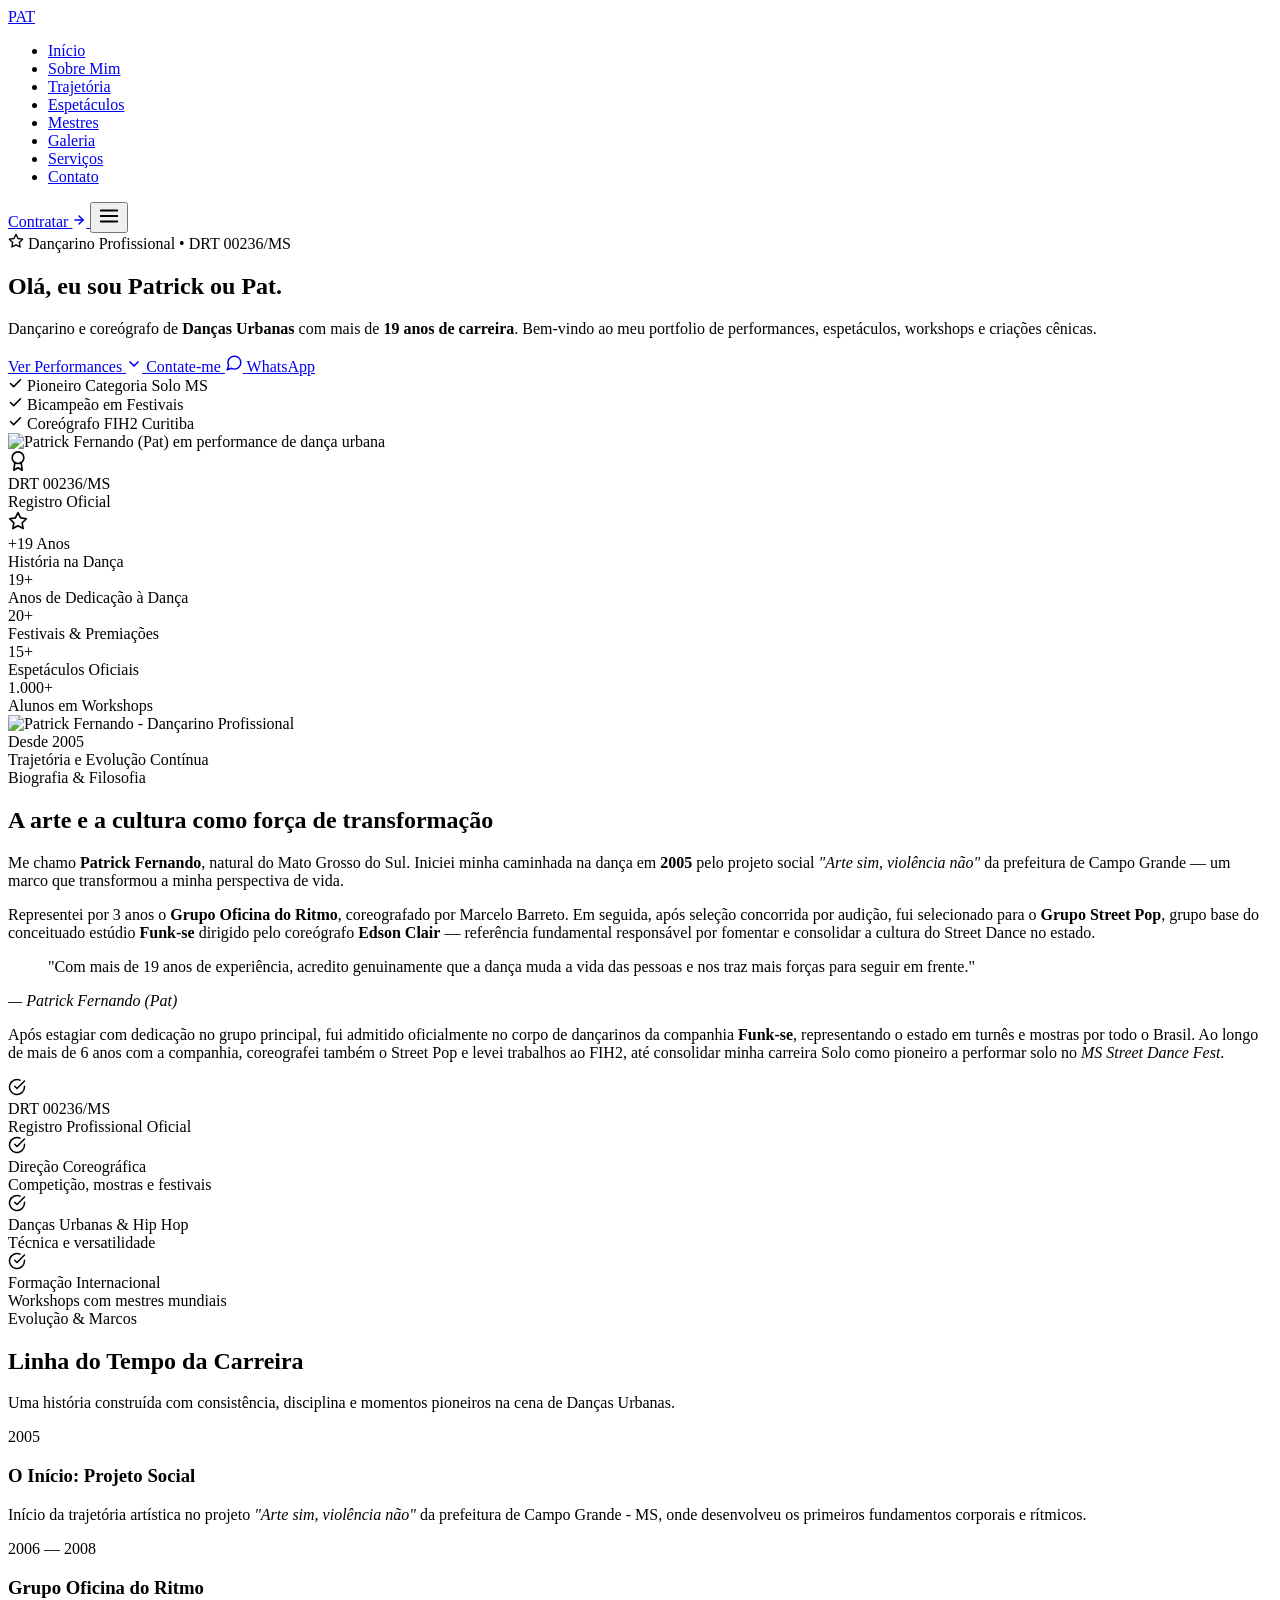
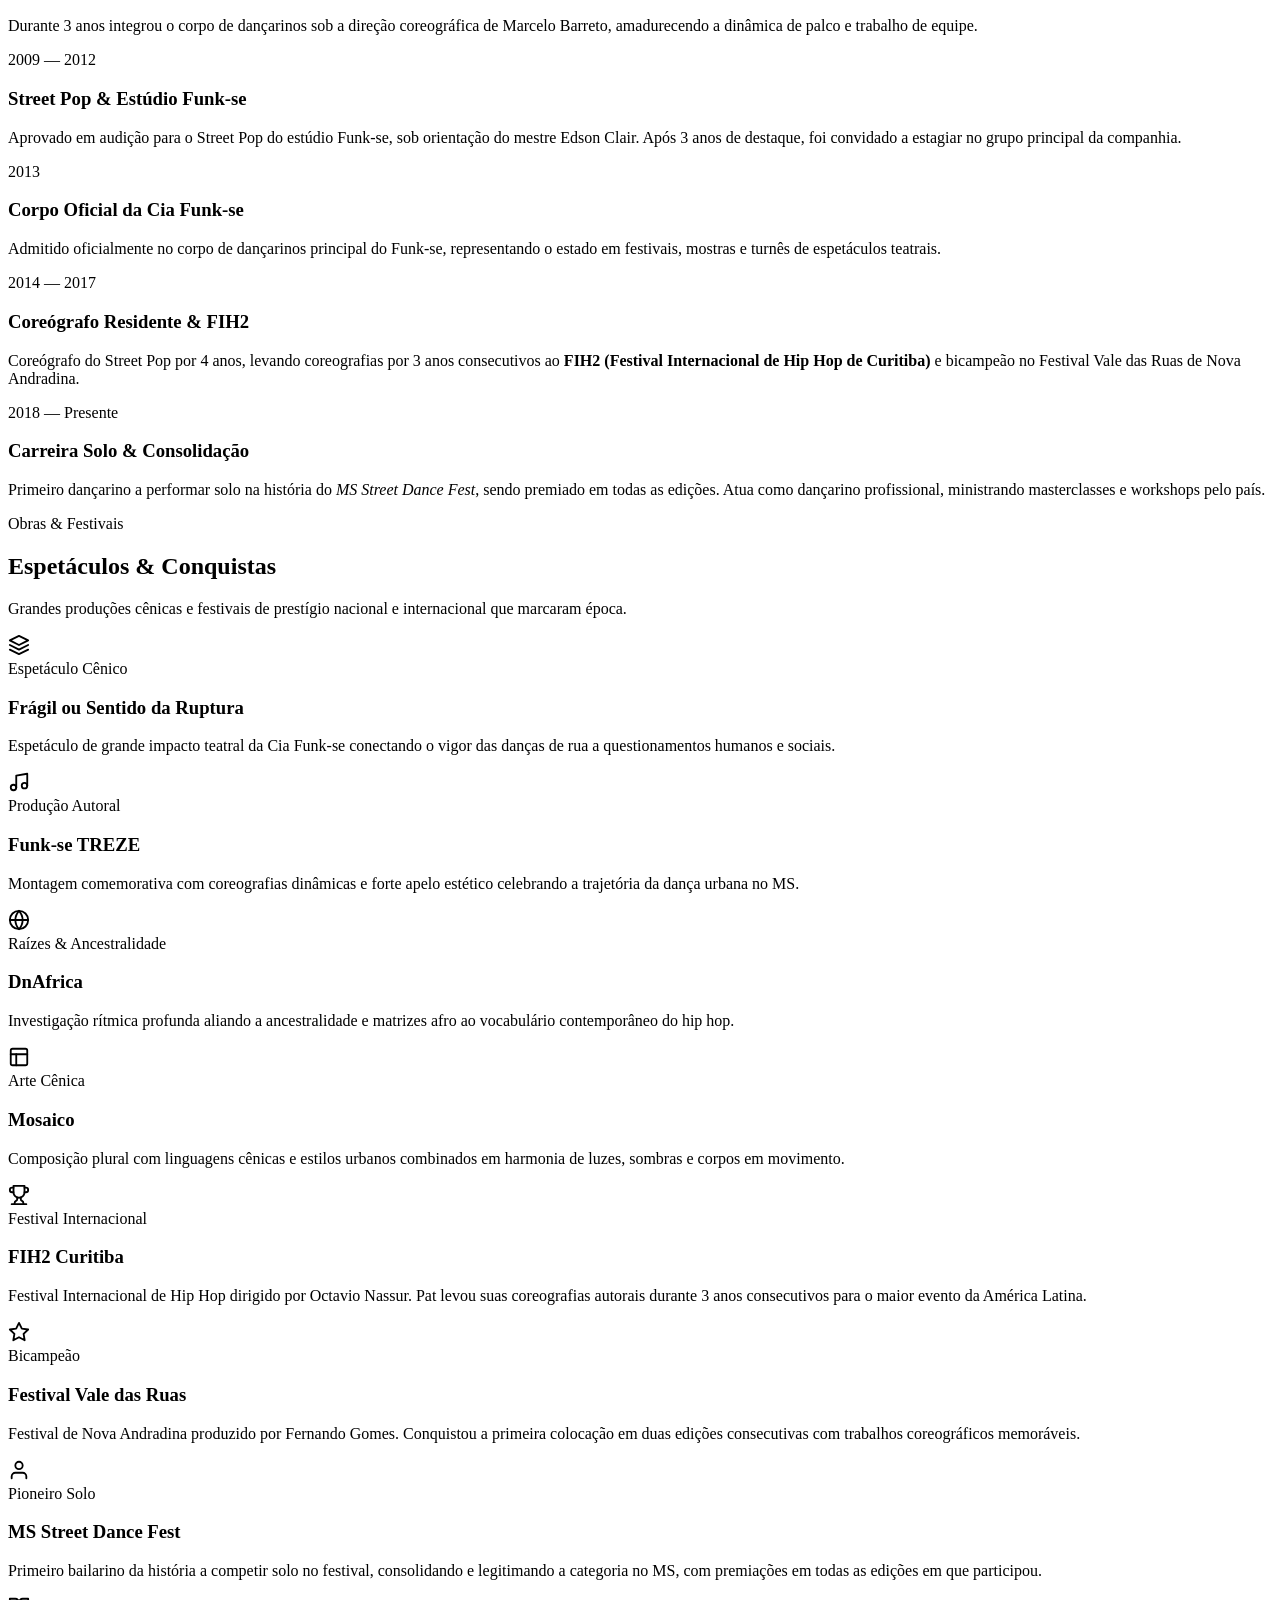
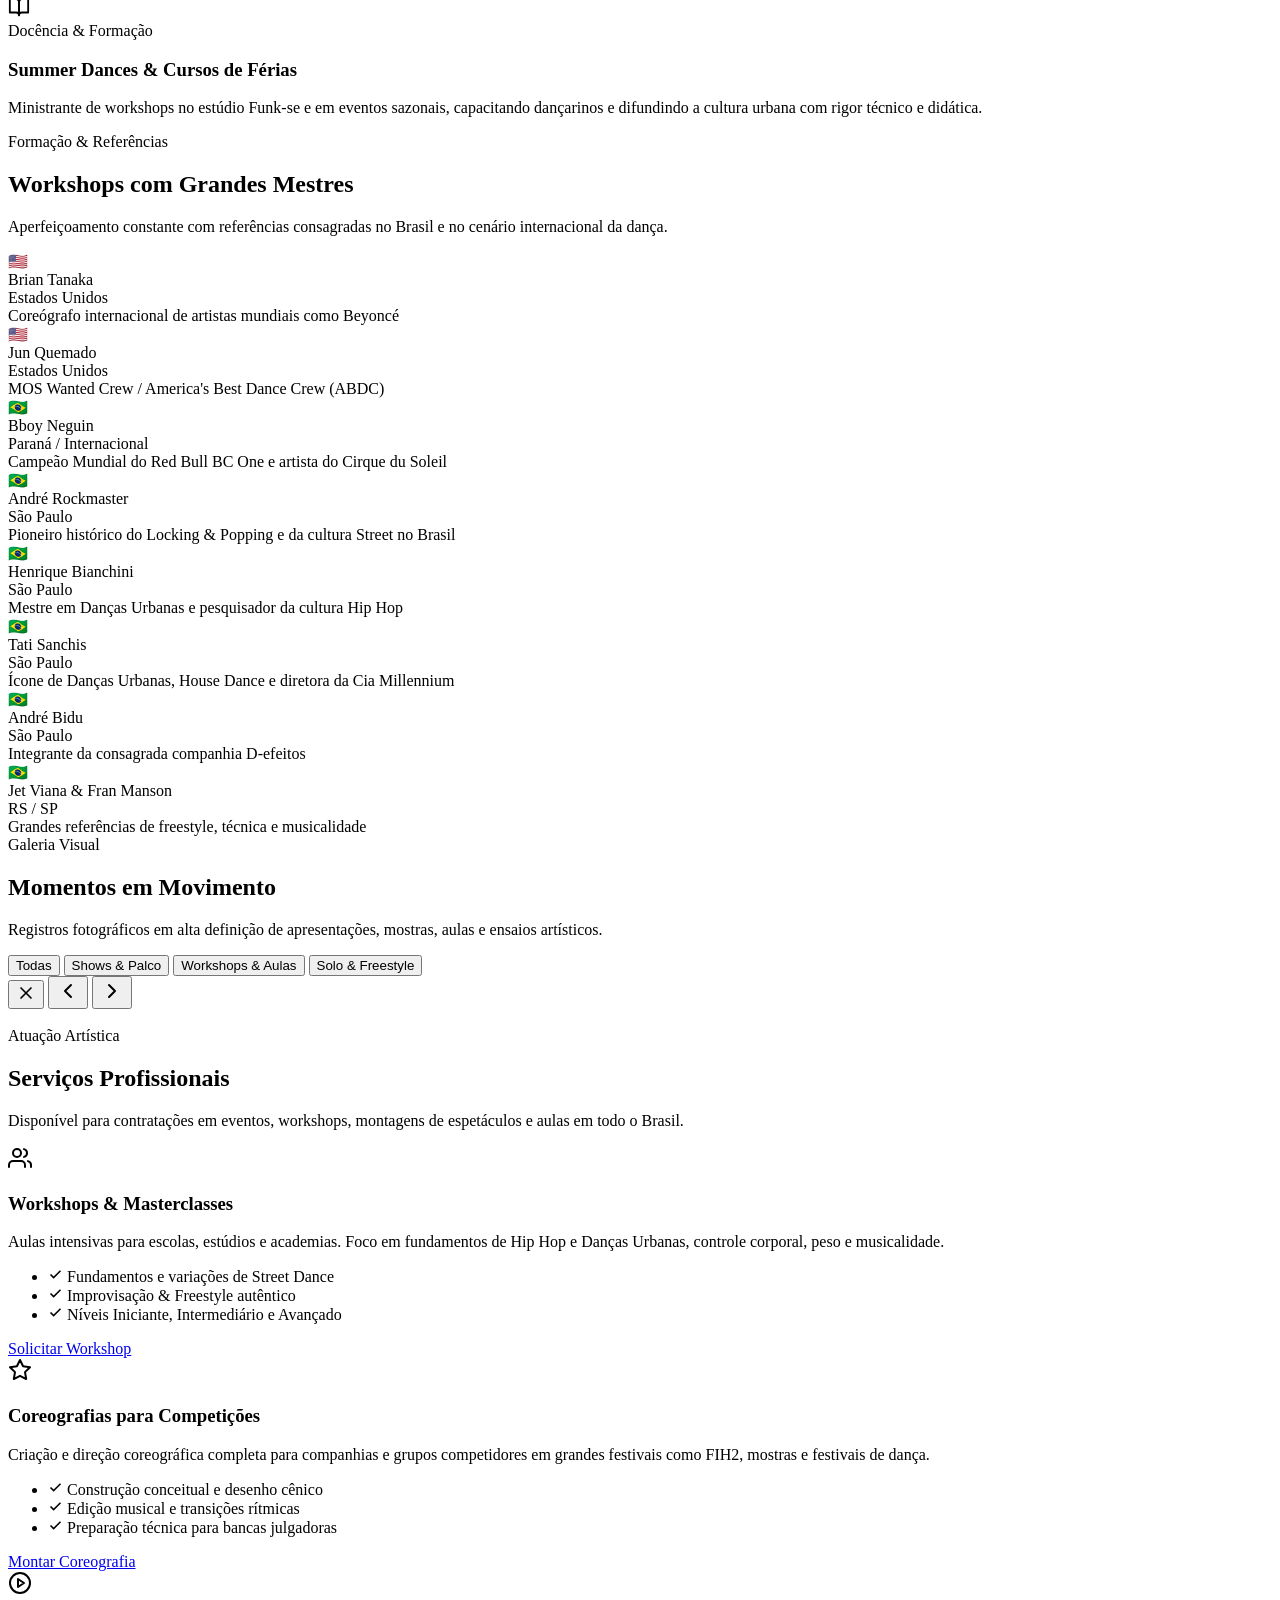
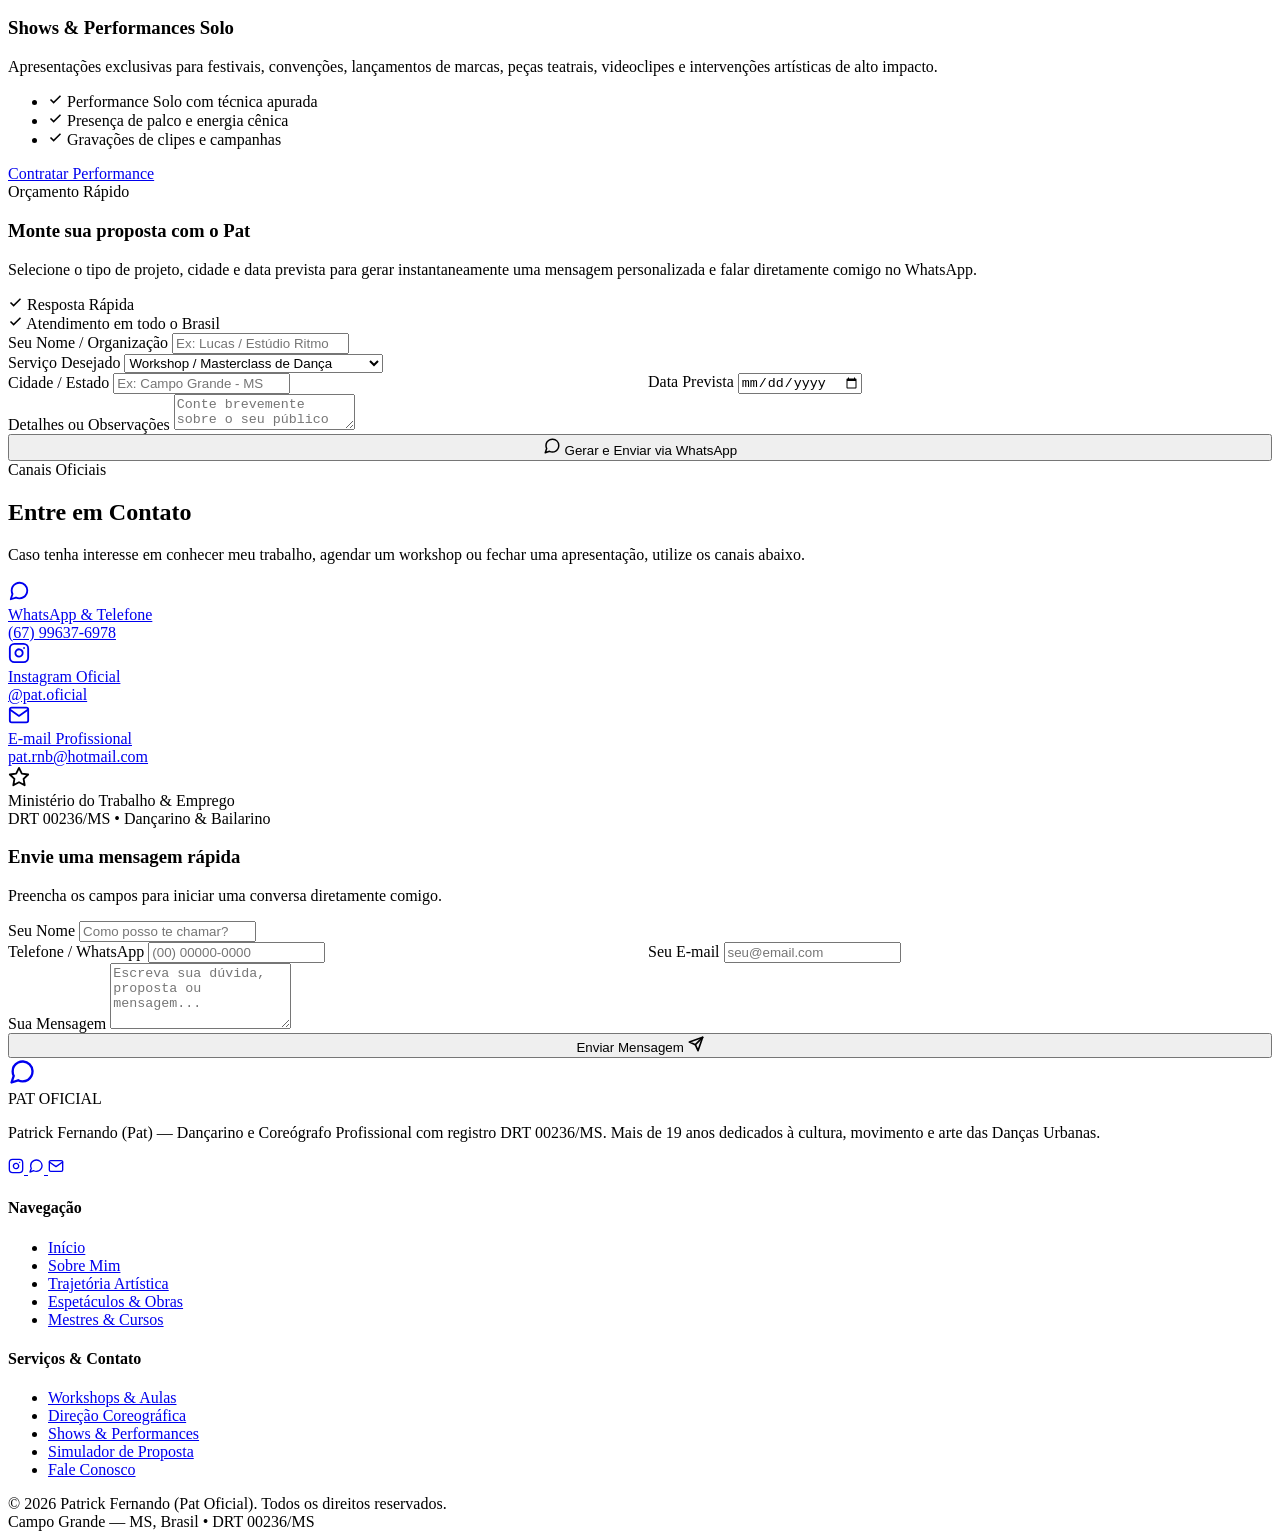
==== index.html @ 1075c201 "Add files via upload" ====
<!DOCTYPE html>
<html lang="pt-BR">
<head>
  <meta charset="UTF-8">
  <meta name="viewport" content="width=device-width, initial-scale=1.0, viewport-fit=cover">
  <meta http-equiv="X-UA-Compatible" content="IE=edge">

  <title>Pat Oficial | Dançarino e Coreógrafo Profissional (DRT 00236/MS)</title>
  <meta name="description" content="Portfolio oficial de Patrick Fernando (Pat), dançarino profissional de Danças Urbanas, coreógrafo e professor com mais de 19 anos de carreira. DRT 00236/MS. Shows, workshops e coreografias.">
  <meta name="keywords" content="Patrick Fernando, Pat Oficial, dançarino profissional, danças urbanas, street dance, hip hop, coreógrafo, DRT 00236/MS, Campo Grande, Mato Grosso do Sul, Funk-se, FIH2, workshop de dança">
  <meta name="author" content="Patrick Fernando (Pat)">
  <meta name="robots" content="index, follow">

  <!-- Open Graph / Facebook / WhatsApp -->
  <meta property="og:type" content="website">
  <meta property="og:url" content="https://pat-oficial.github.io/">
  <meta property="og:title" content="Pat Oficial | Dançarino e Coreógrafo Profissional">
  <meta property="og:description" content="Portfolio oficial de Patrick Fernando (Pat). Dançarino profissional de Danças Urbanas - DRT 00236/MS. Mais de 19 anos de história, arte e movimento.">
  <meta property="og:image" content="assets/images/dance_1.jpg">

  <!-- Twitter Card -->
  <meta property="twitter:card" content="summary_large_image">
  <meta property="twitter:title" content="Pat Oficial | Dançarino e Coreógrafo Profissional">
  <meta property="twitter:description" content="Dançarino Profissional de Danças Urbanas - DRT 00236/MS. Shows, espetáculos, workshops e direção coreográfica.">
  <meta property="twitter:image" content="assets/images/dance_1.jpg">

  <!-- Favicon -->
  <link rel="icon" type="image/svg+xml" href="assets/images/favicon.svg">

  <!-- Apple Touch & Theme Colors -->
  <meta name="theme-color" content="#000000">
  <meta name="apple-mobile-web-app-capable" content="yes">
  <meta name="apple-mobile-web-app-status-bar-style" content="black-translucent">

  <!-- Preconnect & Typography (Apple SF Fallback + Inter) -->
  <link rel="preconnect" href="https://fonts.googleapis.com">
  <link rel="preconnect" href="https://fonts.gstatic.com" crossorigin>
  <link href="https://fonts.googleapis.com/css2?family=Inter:wght@300;400;500;600;700&display=swap" rel="stylesheet">

  <!-- Apple Glassmorphism Stylesheet -->
  <link rel="stylesheet" href="assets/css/style.css">

  <!-- Schema.org JSON-LD Structured Data -->
  <script type="application/ld+json">
  {
    "@context": "https://schema.org",
    "@type": "Person",
    "name": "Patrick Fernando (Pat)",
    "alternateName": "Pat Oficial",
    "jobTitle": "Dançarino Profissional e Coreógrafo",
    "identifier": "DRT 00236/MS",
    "url": "https://pat-oficial.github.io/",
    "image": "assets/images/dance_4.jpg",
    "telephone": "+55-67-99637-6978",
    "email": "pat.rnb@hotmail.com",
    "address": {
      "@type": "PostalAddress",
      "addressLocality": "Campo Grande",
      "addressRegion": "MS",
      "addressCountry": "BR"
    },
    "sameAs": [
      "https://www.instagram.com/pat.oficial"
    ],
    "description": "Dançarino e coreógrafo profissional de danças urbanas registrado com DRT 00236/MS, com mais de 19 anos de carreira em palcos, espetáculos cênicos, mostras e festivais internacionais como o FIH2."
  }
  </script>
</head>
<body>

  <!-- ==========================================================================
       NAVIGATION BAR (APPLE GLASS TRANSLUCENT DOCK)
       ========================================================================== -->
  <header class="navbar" id="navbar">
    <div class="container nav-container">
      <a href="#inicio" class="brand-logo" aria-label="Pat Oficial">
        <span>PAT</span><span class="brand-dot"></span>
      </a>

      <nav aria-label="Navegação do site">
        <ul class="nav-links" id="navLinks">
          <li><a href="#inicio" class="nav-link active">Início</a></li>
          <li><a href="#sobre" class="nav-link">Sobre Mim</a></li>
          <li><a href="#trajetoria" class="nav-link">Trajetória</a></li>
          <li><a href="#espetaculos" class="nav-link">Espetáculos</a></li>
          <li><a href="#mestres" class="nav-link">Mestres</a></li>
          <li><a href="#galeria" class="nav-link">Galeria</a></li>
          <li><a href="#servicos" class="nav-link">Serviços</a></li>
          <li><a href="#contato" class="nav-link">Contato</a></li>
        </ul>
      </nav>

      <div class="nav-actions">
        <a href="#orcamento" class="btn btn-primary btn-sm">
          <span>Contratar</span>
          <svg width="14" height="14" viewBox="0 0 24 24" fill="none" stroke="currentColor" stroke-width="2.5" stroke-linecap="round" stroke-linejoin="round">
            <line x1="5" y1="12" x2="19" y2="12"></line>
            <polyline points="12 5 19 12 12 19"></polyline>
          </svg>
        </a>

        <button class="menu-toggle" id="menuToggle" aria-label="Abrir menu de navegação" aria-expanded="false">
          <svg width="22" height="22" viewBox="0 0 24 24" fill="none" stroke="currentColor" stroke-width="2" stroke-linecap="round" stroke-linejoin="round">
            <line x1="3" y1="12" x2="21" y2="12"></line>
            <line x1="3" y1="6" x2="21" y2="6"></line>
            <line x1="3" y1="18" x2="21" y2="18"></line>
          </svg>
        </button>
      </div>
    </div>
  </header>

  <!-- ==========================================================================
       HERO SECTION (APPLE EDITORIAL & MINIMALIST VISUAL)
       ========================================================================== -->
  <section class="hero" id="inicio">
    <div class="container hero-grid">
      <div class="hero-content fade-up">
        <div class="hero-drt-badge">
          <svg width="16" height="16" viewBox="0 0 24 24" fill="none" stroke="currentColor" stroke-width="2" stroke-linecap="round" stroke-linejoin="round">
            <path d="M12 2l3.09 6.26L22 9.27l-5 4.87 1.18 6.88L12 17.77l-6.18 3.25L7 14.14 2 9.27l6.91-1.01L12 2z"></path>
          </svg>
          <span>Dançarino Profissional • DRT 00236/MS</span>
        </div>

        <h1 class="hero-title">
          Olá, eu sou <span class="gradient-text">Patrick</span> ou <span class="gradient-text">Pat</span>.
        </h1>

        <p class="hero-description">
          Dançarino e coreógrafo de <strong class="hero-highlight-tag">Danças Urbanas</strong> com mais de <strong class="hero-highlight-tag">19 anos de carreira</strong>. Bem-vindo ao meu portfolio de performances, espetáculos, workshops e criações cênicas.
        </p>

        <div class="hero-actions">
          <a href="#galeria" class="btn btn-primary btn-lg">
            <span>Ver Performances</span>
            <svg width="16" height="16" viewBox="0 0 24 24" fill="none" stroke="currentColor" stroke-width="2.5" stroke-linecap="round" stroke-linejoin="round">
              <polyline points="6 9 12 15 18 9"></polyline>
            </svg>
          </a>
          <a href="#contato" class="btn btn-secondary btn-lg">
            <span>Contate-me</span>
          </a>
          <a href="https://wa.me/5567996376978?text=Olá%20Pat!%20Gostaria%20de%20saber%20mais%20sobre%20seus%20trabalhos%20de%20dança." target="_blank" rel="noopener" class="btn btn-whatsapp btn-lg">
            <svg width="18" height="18" viewBox="0 0 24 24" fill="none" stroke="currentColor" stroke-width="2" stroke-linecap="round" stroke-linejoin="round">
              <path d="M21 11.5a8.38 8.38 0 0 1-.9 3.8 8.5 8.5 0 0 1-7.6 4.7 8.38 8.38 0 0 1-3.8-.9L3 21l1.9-5.7a8.38 8.38 0 0 1-.9-3.8 8.5 8.5 0 0 1 4.7-7.6 8.38 8.38 0 0 1 3.8-.9h.5a8.48 8.48 0 0 1 8 8v.5z"></path>
            </svg>
            <span>WhatsApp</span>
          </a>
        </div>

        <div class="hero-highlights-strip">
          <div class="hero-highlight-item">
            <svg width="15" height="15" viewBox="0 0 24 24" fill="none" stroke="currentColor" stroke-width="2.5" stroke-linecap="round" stroke-linejoin="round"><polyline points="20 6 9 17 4 12"></polyline></svg>
            <span>Pioneiro Categoria Solo MS</span>
          </div>
          <div class="hero-highlight-item">
            <svg width="15" height="15" viewBox="0 0 24 24" fill="none" stroke="currentColor" stroke-width="2.5" stroke-linecap="round" stroke-linejoin="round"><polyline points="20 6 9 17 4 12"></polyline></svg>
            <span>Bicampeão em Festivais</span>
          </div>
          <div class="hero-highlight-item">
            <svg width="15" height="15" viewBox="0 0 24 24" fill="none" stroke="currentColor" stroke-width="2.5" stroke-linecap="round" stroke-linejoin="round"><polyline points="20 6 9 17 4 12"></polyline></svg>
            <span>Coreógrafo FIH2 Curitiba</span>
          </div>
        </div>
      </div>

      <div class="hero-visual fade-up">
        <div class="hero-image-wrapper">
          <img src="assets/images/dance_1.jpg" alt="Patrick Fernando (Pat) em performance de dança urbana" class="hero-image">
        </div>

        <div class="floating-stat-card">
          <div class="stat-icon-box">
            <svg width="20" height="20" viewBox="0 0 24 24" fill="none" stroke="currentColor" stroke-width="2" stroke-linecap="round" stroke-linejoin="round">
              <circle cx="12" cy="8" r="7"></circle>
              <polyline points="8.21 13.89 7 23 12 20 17 23 15.79 13.88"></polyline>
            </svg>
          </div>
          <div class="stat-info">
            <div class="stat-num">DRT 00236/MS</div>
            <div class="stat-lbl">Registro Oficial</div>
          </div>
        </div>

        <div class="floating-stat-card top-right">
          <div class="stat-icon-box cyan">
            <svg width="20" height="20" viewBox="0 0 24 24" fill="none" stroke="currentColor" stroke-width="2" stroke-linecap="round" stroke-linejoin="round">
              <polygon points="12 2 15.09 8.26 22 9.27 17 14.14 18.18 21.02 12 17.77 5.82 21.02 7 14.14 2 9.27 8.91 8.26 12 2"></polygon>
            </svg>
          </div>
          <div class="stat-info">
            <div class="stat-num">+19 Anos</div>
            <div class="stat-lbl">História na Dança</div>
          </div>
        </div>
      </div>
    </div>
  </section>

  <!-- ==========================================================================
       METRICS / STATS (CLEAN APPLE NUMBERS)
       ========================================================================== -->
  <section class="stats-section" id="stats">
    <div class="container">
      <div class="stats-grid">
        <div class="counter-card">
          <div class="counter-number" data-target="19" data-suffix="+">19+</div>
          <div class="counter-label">Anos de Dedicação à Dança</div>
        </div>
        <div class="counter-card">
          <div class="counter-number" data-target="20" data-suffix="+">20+</div>
          <div class="counter-label">Festivais & Premiações</div>
        </div>
        <div class="counter-card">
          <div class="counter-number" data-target="15" data-suffix="+">15+</div>
          <div class="counter-label">Espetáculos Oficiais</div>
        </div>
        <div class="counter-card">
          <div class="counter-number" data-target="1000" data-suffix="+">1.000+</div>
          <div class="counter-label">Alunos em Workshops</div>
        </div>
      </div>
    </div>
  </section>

  <!-- ==========================================================================
       ABOUT & BIOGRAPHY SECTION
       ========================================================================== -->
  <section class="about-section" id="sobre">
    <div class="container">
      <div class="about-grid">
        <div class="about-visual fade-up">
          <div class="about-main-image-wrap">
            <img src="assets/images/dance_4.jpg" alt="Patrick Fernando - Dançarino Profissional" class="about-main-image" loading="lazy">
          </div>
          <div class="about-experience-pill">
            <div class="exp-year">Desde 2005</div>
            <div class="exp-text">Trajetória e Evolução Contínua</div>
          </div>
        </div>

        <div class="about-content fade-up">
          <div class="section-badge">Biografia & Filosofia</div>
          <h2 class="section-title">A arte e a cultura como força de transformação</h2>

          <p>
            Me chamo <strong>Patrick Fernando</strong>, natural do Mato Grosso do Sul. Iniciei minha caminhada na dança em <strong>2005</strong> pelo projeto social <em>"Arte sim, violência não"</em> da prefeitura de Campo Grande — um marco que transformou a minha perspectiva de vida.
          </p>

          <p>
            Representei por 3 anos o <strong>Grupo Oficina do Ritmo</strong>, coreografado por Marcelo Barreto. Em seguida, após seleção concorrida por audição, fui selecionado para o <strong>Grupo Street Pop</strong>, grupo base do conceituado estúdio <strong>Funk-se</strong> dirigido pelo coreógrafo <strong>Edson Clair</strong> — referência fundamental responsável por fomentar e consolidar a cultura do Street Dance no estado.
          </p>

          <div class="quote-box">
            <blockquote>
              "Com mais de 19 anos de experiência, acredito genuinamente que a dança muda a vida das pessoas e nos traz mais forças para seguir em frente."
            </blockquote>
            <cite>— Patrick Fernando (Pat)</cite>
          </div>

          <p>
            Após estagiar com dedicação no grupo principal, fui admitido oficialmente no corpo de dançarinos da companhia <strong>Funk-se</strong>, representando o estado em turnês e mostras por todo o Brasil. Ao longo de mais de 6 anos com a companhia, coreografei também o Street Pop e levei trabalhos ao FIH2, até consolidar minha carreira Solo como pioneiro a performar solo no <em>MS Street Dance Fest</em>.
          </p>

          <div class="key-credentials">
            <div class="credential-item">
              <svg width="18" height="18" viewBox="0 0 24 24" fill="none" stroke="currentColor" stroke-width="2" stroke-linecap="round" stroke-linejoin="round"><path d="M22 11.08V12a10 10 0 1 1-5.93-9.14"></path><polyline points="22 4 12 14.01 9 11.01"></polyline></svg>
              <div>
                <div class="cred-title">DRT 00236/MS</div>
                <div class="cred-desc">Registro Profissional Oficial</div>
              </div>
            </div>
            <div class="credential-item">
              <svg width="18" height="18" viewBox="0 0 24 24" fill="none" stroke="currentColor" stroke-width="2" stroke-linecap="round" stroke-linejoin="round"><path d="M22 11.08V12a10 10 0 1 1-5.93-9.14"></path><polyline points="22 4 12 14.01 9 11.01"></polyline></svg>
              <div>
                <div class="cred-title">Direção Coreográfica</div>
                <div class="cred-desc">Competição, mostras e festivais</div>
              </div>
            </div>
            <div class="credential-item">
              <svg width="18" height="18" viewBox="0 0 24 24" fill="none" stroke="currentColor" stroke-width="2" stroke-linecap="round" stroke-linejoin="round"><path d="M22 11.08V12a10 10 0 1 1-5.93-9.14"></path><polyline points="22 4 12 14.01 9 11.01"></polyline></svg>
              <div>
                <div class="cred-title">Danças Urbanas & Hip Hop</div>
                <div class="cred-desc">Técnica e versatilidade</div>
              </div>
            </div>
            <div class="credential-item">
              <svg width="18" height="18" viewBox="0 0 24 24" fill="none" stroke="currentColor" stroke-width="2" stroke-linecap="round" stroke-linejoin="round"><path d="M22 11.08V12a10 10 0 1 1-5.93-9.14"></path><polyline points="22 4 12 14.01 9 11.01"></polyline></svg>
              <div>
                <div class="cred-title">Formação Internacional</div>
                <div class="cred-desc">Workshops com mestres mundiais</div>
              </div>
            </div>
          </div>
        </div>
      </div>
    </div>
  </section>

  <!-- ==========================================================================
       TIMELINE SECTION
       ========================================================================== -->
  <section class="timeline-section" id="trajetoria">
    <div class="container">
      <div class="section-header fade-up">
        <div class="section-badge blue">Evolução & Marcos</div>
        <h2 class="section-title">Linha do Tempo da Carreira</h2>
        <p class="section-subtitle">Uma história construída com consistência, disciplina e momentos pioneiros na cena de Danças Urbanas.</p>
      </div>

      <div class="timeline">
        <div class="timeline-item fade-up">
          <div class="timeline-dot"></div>
          <div class="timeline-card">
            <span class="timeline-year">2005</span>
            <h3 class="timeline-title">O Início: Projeto Social</h3>
            <p class="timeline-text">Início da trajetória artística no projeto <em>"Arte sim, violência não"</em> da prefeitura de Campo Grande - MS, onde desenvolveu os primeiros fundamentos corporais e rítmicos.</p>
          </div>
        </div>

        <div class="timeline-item fade-up">
          <div class="timeline-dot"></div>
          <div class="timeline-card">
            <span class="timeline-year">2006 — 2008</span>
            <h3 class="timeline-title">Grupo Oficina do Ritmo</h3>
            <p class="timeline-text">Durante 3 anos integrou o corpo de dançarinos sob a direção coreográfica de Marcelo Barreto, amadurecendo a dinâmica de palco e trabalho de equipe.</p>
          </div>
        </div>

        <div class="timeline-item fade-up">
          <div class="timeline-dot"></div>
          <div class="timeline-card">
            <span class="timeline-year">2009 — 2012</span>
            <h3 class="timeline-title">Street Pop & Estúdio Funk-se</h3>
            <p class="timeline-text">Aprovado em audição para o Street Pop do estúdio Funk-se, sob orientação do mestre Edson Clair. Após 3 anos de destaque, foi convidado a estagiar no grupo principal da companhia.</p>
          </div>
        </div>

        <div class="timeline-item fade-up">
          <div class="timeline-dot"></div>
          <div class="timeline-card">
            <span class="timeline-year">2013</span>
            <h3 class="timeline-title">Corpo Oficial da Cia Funk-se</h3>
            <p class="timeline-text">Admitido oficialmente no corpo de dançarinos principal do Funk-se, representando o estado em festivais, mostras e turnês de espetáculos teatrais.</p>
          </div>
        </div>

        <div class="timeline-item fade-up">
          <div class="timeline-dot"></div>
          <div class="timeline-card">
            <span class="timeline-year">2014 — 2017</span>
            <h3 class="timeline-title">Coreógrafo Residente & FIH2</h3>
            <p class="timeline-text">Coreógrafo do Street Pop por 4 anos, levando coreografias por 3 anos consecutivos ao <strong>FIH2 (Festival Internacional de Hip Hop de Curitiba)</strong> e bicampeão no Festival Vale das Ruas de Nova Andradina.</p>
          </div>
        </div>

        <div class="timeline-item fade-up">
          <div class="timeline-dot"></div>
          <div class="timeline-card">
            <span class="timeline-year">2018 — Presente</span>
            <h3 class="timeline-title">Carreira Solo & Consolidação</h3>
            <p class="timeline-text">Primeiro dançarino a performar solo na história do <em>MS Street Dance Fest</em>, sendo premiado em todas as edições. Atua como dançarino profissional, ministrando masterclasses e workshops pelo país.</p>
          </div>
        </div>
      </div>
    </div>
  </section>

  <!-- ==========================================================================
       REPERTOIRE / ESPETÁCULOS & FESTIVAIS
       ========================================================================== -->
  <section class="repertoire-section" id="espetaculos">
    <div class="container">
      <div class="section-header fade-up">
        <div class="section-badge gold">Obras & Festivais</div>
        <h2 class="section-title">Espetáculos & Conquistas</h2>
        <p class="section-subtitle">Grandes produções cênicas e festivais de prestígio nacional e internacional que marcaram época.</p>
      </div>

      <div class="repertoire-grid">
        <div class="repertoire-card fade-up">
          <div class="rep-icon-wrap">
            <svg width="22" height="22" viewBox="0 0 24 24" fill="none" stroke="currentColor" stroke-width="2" stroke-linecap="round" stroke-linejoin="round">
              <polygon points="12 2 2 7 12 12 22 7 12 2"></polygon>
              <polyline points="2 17 12 22 22 17"></polyline>
              <polyline points="2 12 12 17 22 12"></polyline>
            </svg>
          </div>
          <div class="rep-tag">Espetáculo Cênico</div>
          <h3 class="rep-name">Frágil ou Sentido da Ruptura</h3>
          <p class="rep-desc">Espetáculo de grande impacto teatral da Cia Funk-se conectando o vigor das danças de rua a questionamentos humanos e sociais.</p>
        </div>

        <div class="repertoire-card fade-up">
          <div class="rep-icon-wrap">
            <svg width="22" height="22" viewBox="0 0 24 24" fill="none" stroke="currentColor" stroke-width="2" stroke-linecap="round" stroke-linejoin="round">
              <path d="M9 18V5l12-2v13"></path>
              <circle cx="6" cy="18" r="3"></circle>
              <circle cx="18" cy="16" r="3"></circle>
            </svg>
          </div>
          <div class="rep-tag">Produção Autoral</div>
          <h3 class="rep-name">Funk-se TREZE</h3>
          <p class="rep-desc">Montagem comemorativa com coreografias dinâmicas e forte apelo estético celebrando a trajetória da dança urbana no MS.</p>
        </div>

        <div class="repertoire-card fade-up">
          <div class="rep-icon-wrap">
            <svg width="22" height="22" viewBox="0 0 24 24" fill="none" stroke="currentColor" stroke-width="2" stroke-linecap="round" stroke-linejoin="round">
              <circle cx="12" cy="12" r="10"></circle>
              <line x1="2" y1="12" x2="22" y2="12"></line>
              <path d="M12 2a15.3 15.3 0 0 1 4 10 15.3 15.3 0 0 1-4 10 15.3 15.3 0 0 1-4-10 15.3 15.3 0 0 1 4-10z"></path>
            </svg>
          </div>
          <div class="rep-tag">Raízes & Ancestralidade</div>
          <h3 class="rep-name">DnAfrica</h3>
          <p class="rep-desc">Investigação rítmica profunda aliando a ancestralidade e matrizes afro ao vocabulário contemporâneo do hip hop.</p>
        </div>

        <div class="repertoire-card fade-up">
          <div class="rep-icon-wrap">
            <svg width="22" height="22" viewBox="0 0 24 24" fill="none" stroke="currentColor" stroke-width="2" stroke-linecap="round" stroke-linejoin="round">
              <rect x="3" y="3" width="18" height="18" rx="2" ry="2"></rect>
              <line x1="3" y1="9" x2="21" y2="9"></line>
              <line x1="9" y1="21" x2="9" y2="9"></line>
            </svg>
          </div>
          <div class="rep-tag">Arte Cênica</div>
          <h3 class="rep-name">Mosaico</h3>
          <p class="rep-desc">Composição plural com linguagens cênicas e estilos urbanos combinados em harmonia de luzes, sombras e corpos em movimento.</p>
        </div>

        <div class="repertoire-card fade-up">
          <div class="rep-icon-wrap">
            <svg width="22" height="22" viewBox="0 0 24 24" fill="none" stroke="currentColor" stroke-width="2" stroke-linecap="round" stroke-linejoin="round">
              <path d="M6 9H4.5a2.5 2.5 0 0 1 0-5H6"></path>
              <path d="M18 9h1.5a2.5 2.5 0 0 0 0-5H18"></path>
              <path d="M4 22h16"></path>
              <path d="M10 14.66V17c0 .55-.47.98-.97 1.21C7.85 18.75 7 20.24 7 22"></path>
              <path d="M14 14.66V17c0 .55.47.98.97 1.21C16.15 18.75 17 20.24 17 22"></path>
              <path d="M18 2H6v7a6 6 0 0 0 12 0V2Z"></path>
            </svg>
          </div>
          <div class="rep-tag">Festival Internacional</div>
          <h3 class="rep-name">FIH2 Curitiba</h3>
          <p class="rep-desc">Festival Internacional de Hip Hop dirigido por Octavio Nassur. Pat levou suas coreografias autorais durante 3 anos consecutivos para o maior evento da América Latina.</p>
        </div>

        <div class="repertoire-card fade-up">
          <div class="rep-icon-wrap">
            <svg width="22" height="22" viewBox="0 0 24 24" fill="none" stroke="currentColor" stroke-width="2" stroke-linecap="round" stroke-linejoin="round">
              <polygon points="12 2 15.09 8.26 22 9.27 17 14.14 18.18 21.02 12 17.77 5.82 21.02 7 14.14 2 9.27 8.91 8.26 12 2"></polygon>
            </svg>
          </div>
          <div class="rep-tag">Bicampeão</div>
          <h3 class="rep-name">Festival Vale das Ruas</h3>
          <p class="rep-desc">Festival de Nova Andradina produzido por Fernando Gomes. Conquistou a primeira colocação em duas edições consecutivas com trabalhos coreográficos memoráveis.</p>
        </div>

        <div class="repertoire-card fade-up">
          <div class="rep-icon-wrap">
            <svg width="22" height="22" viewBox="0 0 24 24" fill="none" stroke="currentColor" stroke-width="2" stroke-linecap="round" stroke-linejoin="round">
              <path d="M20 21v-2a4 4 0 0 0-4-4H8a4 4 0 0 0-4 4v2"></path>
              <circle cx="12" cy="7" r="4"></circle>
            </svg>
          </div>
          <div class="rep-tag">Pioneiro Solo</div>
          <h3 class="rep-name">MS Street Dance Fest</h3>
          <p class="rep-desc">Primeiro bailarino da história a competir solo no festival, consolidando e legitimando a categoria no MS, com premiações em todas as edições em que participou.</p>
        </div>

        <div class="repertoire-card fade-up">
          <div class="rep-icon-wrap">
            <svg width="22" height="22" viewBox="0 0 24 24" fill="none" stroke="currentColor" stroke-width="2" stroke-linecap="round" stroke-linejoin="round">
              <path d="M2 3h6a4 4 0 0 1 4 4v14a3 3 0 0 0-3-3H2z"></path>
              <path d="M22 3h-6a4 4 0 0 0-4 4v14a3 3 0 0 1 3-3h7z"></path>
            </svg>
          </div>
          <div class="rep-tag">Docência & Formação</div>
          <h3 class="rep-name">Summer Dances & Cursos de Férias</h3>
          <p class="rep-desc">Ministrante de workshops no estúdio Funk-se e em eventos sazonais, capacitando dançarinos e difundindo a cultura urbana com rigor técnico e didática.</p>
        </div>
      </div>
    </div>
  </section>

  <!-- ==========================================================================
       MENTORS & MASTERCLASSES
       ========================================================================== -->
  <section class="mentors-section" id="mestres">
    <div class="container">
      <div class="section-header fade-up">
        <div class="section-badge blue">Formação & Referências</div>
        <h2 class="section-title">Workshops com Grandes Mestres</h2>
        <p class="section-subtitle">Aperfeiçoamento constante com referências consagradas no Brasil e no cenário internacional da dança.</p>
      </div>

      <div class="mentors-grid">
        <div class="mentor-card fade-up">
          <div class="mentor-flag-box">🇺🇸</div>
          <div class="mentor-details">
            <div class="mentor-name">Brian Tanaka</div>
            <div class="mentor-origin">Estados Unidos</div>
            <div class="mentor-highlight">Coreógrafo internacional de artistas mundiais como Beyoncé</div>
          </div>
        </div>

        <div class="mentor-card fade-up">
          <div class="mentor-flag-box">🇺🇸</div>
          <div class="mentor-details">
            <div class="mentor-name">Jun Quemado</div>
            <div class="mentor-origin">Estados Unidos</div>
            <div class="mentor-highlight">MOS Wanted Crew / America's Best Dance Crew (ABDC)</div>
          </div>
        </div>

        <div class="mentor-card fade-up">
          <div class="mentor-flag-box">🇧🇷</div>
          <div class="mentor-details">
            <div class="mentor-name">Bboy Neguin</div>
            <div class="mentor-origin">Paraná / Internacional</div>
            <div class="mentor-highlight">Campeão Mundial do Red Bull BC One e artista do Cirque du Soleil</div>
          </div>
        </div>

        <div class="mentor-card fade-up">
          <div class="mentor-flag-box">🇧🇷</div>
          <div class="mentor-details">
            <div class="mentor-name">André Rockmaster</div>
            <div class="mentor-origin">São Paulo</div>
            <div class="mentor-highlight">Pioneiro histórico do Locking & Popping e da cultura Street no Brasil</div>
          </div>
        </div>

        <div class="mentor-card fade-up">
          <div class="mentor-flag-box">🇧🇷</div>
          <div class="mentor-details">
            <div class="mentor-name">Henrique Bianchini</div>
            <div class="mentor-origin">São Paulo</div>
            <div class="mentor-highlight">Mestre em Danças Urbanas e pesquisador da cultura Hip Hop</div>
          </div>
        </div>

        <div class="mentor-card fade-up">
          <div class="mentor-flag-box">🇧🇷</div>
          <div class="mentor-details">
            <div class="mentor-name">Tati Sanchis</div>
            <div class="mentor-origin">São Paulo</div>
            <div class="mentor-highlight">Ícone de Danças Urbanas, House Dance e diretora da Cia Millennium</div>
          </div>
        </div>

        <div class="mentor-card fade-up">
          <div class="mentor-flag-box">🇧🇷</div>
          <div class="mentor-details">
            <div class="mentor-name">André Bidu</div>
            <div class="mentor-origin">São Paulo</div>
            <div class="mentor-highlight">Integrante da consagrada companhia D-efeitos</div>
          </div>
        </div>

        <div class="mentor-card fade-up">
          <div class="mentor-flag-box">🇧🇷</div>
          <div class="mentor-details">
            <div class="mentor-name">Jet Viana & Fran Manson</div>
            <div class="mentor-origin">RS / SP</div>
            <div class="mentor-highlight">Grandes referências de freestyle, técnica e musicalidade</div>
          </div>
        </div>
      </div>
    </div>
  </section>

  <!-- ==========================================================================
       PHOTO GALLERY (APPLE SEGMENTED CONTROLS & GLASS LIGHTBOX)
       ========================================================================== -->
  <section class="gallery-section" id="galeria">
    <div class="container">
      <div class="section-header fade-up">
        <div class="section-badge">Galeria Visual</div>
        <h2 class="section-title">Momentos em Movimento</h2>
        <p class="section-subtitle">Registros fotográficos em alta definição de apresentações, mostras, aulas e ensaios artísticos.</p>
      </div>

      <div class="gallery-filters-wrapper fade-up">
        <div class="gallery-filters" role="tablist" aria-label="Filtro da Galeria">
          <button class="filter-btn active" data-filter="all">Todas</button>
          <button class="filter-btn" data-filter="stage">Shows & Palco</button>
          <button class="filter-btn" data-filter="workshops">Workshops & Aulas</button>
          <button class="filter-btn" data-filter="solo">Solo & Freestyle</button>
        </div>
      </div>

      <div class="gallery-grid" id="galleryGrid">
        <!-- Rendered dynamically by main.js with all 16 photos -->
      </div>
    </div>
  </section>

  <!-- Fullscreen Lightbox Modal (Apple Liquid Glass) -->
  <div class="lightbox" id="lightbox" role="dialog" aria-modal="true" aria-label="Visualizador de Fotos em Alta Resolução">
    <button class="lightbox-close" id="lightboxClose" aria-label="Fechar visualizador">
      <svg width="20" height="20" viewBox="0 0 24 24" fill="none" stroke="currentColor" stroke-width="2" stroke-linecap="round" stroke-linejoin="round">
        <line x1="18" y1="6" x2="6" y2="18"></line>
        <line x1="6" y1="6" x2="18" y2="18"></line>
      </svg>
    </button>
    <button class="lightbox-prev" id="lightboxPrev" aria-label="Foto anterior">
      <svg width="24" height="24" viewBox="0 0 24 24" fill="none" stroke="currentColor" stroke-width="2" stroke-linecap="round" stroke-linejoin="round">
        <polyline points="15 18 9 12 15 6"></polyline>
      </svg>
    </button>
    <button class="lightbox-next" id="lightboxNext" aria-label="Próxima foto">
      <svg width="24" height="24" viewBox="0 0 24 24" fill="none" stroke="currentColor" stroke-width="2" stroke-linecap="round" stroke-linejoin="round">
        <polyline points="9 18 15 12 9 6"></polyline>
      </svg>
    </button>

    <div class="lightbox-content-box">
      <img src="" alt="" class="lightbox-image" id="lightboxImg">
      <div class="lightbox-caption-box">
        <div class="lightbox-title" id="lightboxTitle"></div>
        <div class="lightbox-counter" id="lightboxCounter"></div>
      </div>
    </div>
  </div>

  <!-- ==========================================================================
       SERVICES & CONTRATAÇÃO
       ========================================================================== -->
  <section class="services-section" id="servicos">
    <div class="container">
      <div class="section-header fade-up">
        <div class="section-badge blue">Atuação Artística</div>
        <h2 class="section-title">Serviços Profissionais</h2>
        <p class="section-subtitle">Disponível para contratações em eventos, workshops, montagens de espetáculos e aulas em todo o Brasil.</p>
      </div>

      <div class="services-grid">
        <div class="service-card fade-up">
          <div class="service-icon-box">
            <svg width="24" height="24" viewBox="0 0 24 24" fill="none" stroke="currentColor" stroke-width="2" stroke-linecap="round" stroke-linejoin="round">
              <path d="M17 21v-2a4 4 0 0 0-4-4H5a4 4 0 0 0-4 4v2"></path>
              <circle cx="9" cy="7" r="4"></circle>
              <path d="M23 21v-2a4 4 0 0 0-3-3.87"></path>
              <path d="M16 3.13a4 4 0 0 1 0 7.75"></path>
            </svg>
          </div>
          <h3 class="service-title">Workshops & Masterclasses</h3>
          <p class="service-desc">
            Aulas intensivas para escolas, estúdios e academias. Foco em fundamentos de Hip Hop e Danças Urbanas, controle corporal, peso e musicalidade.
          </p>
          <ul class="service-features-list">
            <li><svg width="15" height="15" viewBox="0 0 24 24" fill="none" stroke="currentColor" stroke-width="2.5"><polyline points="20 6 9 17 4 12"></polyline></svg> Fundamentos e variações de Street Dance</li>
            <li><svg width="15" height="15" viewBox="0 0 24 24" fill="none" stroke="currentColor" stroke-width="2.5"><polyline points="20 6 9 17 4 12"></polyline></svg> Improvisação & Freestyle autêntico</li>
            <li><svg width="15" height="15" viewBox="0 0 24 24" fill="none" stroke="currentColor" stroke-width="2.5"><polyline points="20 6 9 17 4 12"></polyline></svg> Níveis Iniciante, Intermediário e Avançado</li>
          </ul>
          <a href="#orcamento" class="btn btn-secondary btn-sm">Solicitar Workshop</a>
        </div>

        <div class="service-card fade-up">
          <div class="service-icon-box">
            <svg width="24" height="24" viewBox="0 0 24 24" fill="none" stroke="currentColor" stroke-width="2" stroke-linecap="round" stroke-linejoin="round">
              <polygon points="12 2 15.09 8.26 22 9.27 17 14.14 18.18 21.02 12 17.77 5.82 21.02 7 14.14 2 9.27 8.91 8.26 12 2"></polygon>
            </svg>
          </div>
          <h3 class="service-title">Coreografias para Competições</h3>
          <p class="service-desc">
            Criação e direção coreográfica completa para companhias e grupos competidores em grandes festivais como FIH2, mostras e festivais de dança.
          </p>
          <ul class="service-features-list">
            <li><svg width="15" height="15" viewBox="0 0 24 24" fill="none" stroke="currentColor" stroke-width="2.5"><polyline points="20 6 9 17 4 12"></polyline></svg> Construção conceitual e desenho cênico</li>
            <li><svg width="15" height="15" viewBox="0 0 24 24" fill="none" stroke="currentColor" stroke-width="2.5"><polyline points="20 6 9 17 4 12"></polyline></svg> Edição musical e transições rítmicas</li>
            <li><svg width="15" height="15" viewBox="0 0 24 24" fill="none" stroke="currentColor" stroke-width="2.5"><polyline points="20 6 9 17 4 12"></polyline></svg> Preparação técnica para bancas julgadoras</li>
          </ul>
          <a href="#orcamento" class="btn btn-secondary btn-sm">Montar Coreografia</a>
        </div>

        <div class="service-card fade-up">
          <div class="service-icon-box">
            <svg width="24" height="24" viewBox="0 0 24 24" fill="none" stroke="currentColor" stroke-width="2" stroke-linecap="round" stroke-linejoin="round">
              <circle cx="12" cy="12" r="10"></circle>
              <polygon points="10 8 16 12 10 16 10 8"></polygon>
            </svg>
          </div>
          <h3 class="service-title">Shows & Performances Solo</h3>
          <p class="service-desc">
            Apresentações exclusivas para festivais, convenções, lançamentos de marcas, peças teatrais, videoclipes e intervenções artísticas de alto impacto.
          </p>
          <ul class="service-features-list">
            <li><svg width="15" height="15" viewBox="0 0 24 24" fill="none" stroke="currentColor" stroke-width="2.5"><polyline points="20 6 9 17 4 12"></polyline></svg> Performance Solo com técnica apurada</li>
            <li><svg width="15" height="15" viewBox="0 0 24 24" fill="none" stroke="currentColor" stroke-width="2.5"><polyline points="20 6 9 17 4 12"></polyline></svg> Presença de palco e energia cênica</li>
            <li><svg width="15" height="15" viewBox="0 0 24 24" fill="none" stroke="currentColor" stroke-width="2.5"><polyline points="20 6 9 17 4 12"></polyline></svg> Gravações de clipes e campanhas</li>
          </ul>
          <a href="#orcamento" class="btn btn-secondary btn-sm">Contratar Performance</a>
        </div>
      </div>

      <!-- ==========================================================================
           INTERACTIVE PROPOSAL / WHATSAPP BUDGET GENERATOR (APPLE FROSTED PANEL)
           ========================================================================== -->
      <div class="quote-generator-box fade-up" id="orcamento">
        <div class="quote-gen-grid">
          <div class="quote-gen-info">
            <div class="section-badge gold">Orçamento Rápido</div>
            <h3>Monte sua proposta com o Pat</h3>
            <p>
              Selecione o tipo de projeto, cidade e data prevista para gerar instantaneamente uma mensagem personalizada e falar diretamente comigo no WhatsApp.
            </p>
            <div class="hero-highlights-strip" style="border: none; padding: 0;">
              <div class="hero-highlight-item">
                <svg width="15" height="15" viewBox="0 0 24 24" fill="none" stroke="currentColor" stroke-width="2.5"><polyline points="20 6 9 17 4 12"></polyline></svg>
                <span>Resposta Rápida</span>
              </div>
              <div class="hero-highlight-item">
                <svg width="15" height="15" viewBox="0 0 24 24" fill="none" stroke="currentColor" stroke-width="2.5"><polyline points="20 6 9 17 4 12"></polyline></svg>
                <span>Atendimento em todo o Brasil</span>
              </div>
            </div>
          </div>

          <form class="quote-gen-form" id="proposalForm">
            <div class="form-group">
              <label for="propName" class="form-label">Seu Nome / Organização</label>
              <input type="text" id="propName" class="form-control" placeholder="Ex: Lucas / Estúdio Ritmo" required>
            </div>

            <div class="form-group">
              <label for="propService" class="form-label">Serviço Desejado</label>
              <select id="propService" class="form-control" required>
                <option value="Workshop de Danças Urbanas">Workshop / Masterclass de Dança</option>
                <option value="Direção Coreográfica para Festival/Grupo">Direção Coreográfica para Festival</option>
                <option value="Performance / Show Solo para Evento">Performance / Show Solo para Evento</option>
                <option value="Aulas Particulares / Consultoria Técnica">Aulas Particulares / Consultoria Técnica</option>
                <option value="Projeto Audiovisual ou Clipe">Gravação de Clipe / Projeto Audiovisual</option>
                <option value="Outro Projeto Artístico">Outro tipo de projeto</option>
              </select>
            </div>

            <div class="form-group" style="display: grid; grid-template-columns: 1fr 1fr; gap: 1rem;">
              <div>
                <label for="propCity" class="form-label">Cidade / Estado</label>
                <input type="text" id="propCity" class="form-control" placeholder="Ex: Campo Grande - MS" required>
              </div>
              <div>
                <label for="propDate" class="form-label">Data Prevista</label>
                <input type="date" id="propDate" class="form-control">
              </div>
            </div>

            <div class="form-group">
              <label for="propDetails" class="form-label">Detalhes ou Observações</label>
              <textarea id="propDetails" class="form-control" rows="2" placeholder="Conte brevemente sobre o seu público ou evento..."></textarea>
            </div>

            <button type="submit" class="btn btn-whatsapp" style="width: 100%;">
              <svg width="18" height="18" viewBox="0 0 24 24" fill="none" stroke="currentColor" stroke-width="2" stroke-linecap="round" stroke-linejoin="round">
                <path d="M21 11.5a8.38 8.38 0 0 1-.9 3.8 8.5 8.5 0 0 1-7.6 4.7 8.38 8.38 0 0 1-3.8-.9L3 21l1.9-5.7a8.38 8.38 0 0 1-.9-3.8 8.5 8.5 0 0 1 4.7-7.6 8.38 8.38 0 0 1 3.8-.9h.5a8.48 8.48 0 0 1 8 8v.5z"></path>
              </svg>
              <span>Gerar e Enviar via WhatsApp</span>
            </button>
          </form>
        </div>
      </div>
    </div>
  </section>

  <!-- ==========================================================================
       CONTACT SECTION
       ========================================================================== -->
  <section class="contact-section" id="contato">
    <div class="container">
      <div class="section-header fade-up">
        <div class="section-badge">Canais Oficiais</div>
        <h2 class="section-title">Entre em Contato</h2>
        <p class="section-subtitle">Caso tenha interesse em conhecer meu trabalho, agendar um workshop ou fechar uma apresentação, utilize os canais abaixo.</p>
      </div>

      <div class="contact-grid">
        <div class="contact-cards-list fade-up">
          <!-- WhatsApp Card -->
          <a href="https://wa.me/5567996376978?text=Olá%20Pat!%20Encontrei%20seu%20portfolio%20online%20e%20gostaria%20de%20conversar." target="_blank" rel="noopener" class="contact-card">
            <div class="contact-icon-box whatsapp">
              <svg width="22" height="22" viewBox="0 0 24 24" fill="none" stroke="currentColor" stroke-width="2" stroke-linecap="round" stroke-linejoin="round">
                <path d="M21 11.5a8.38 8.38 0 0 1-.9 3.8 8.5 8.5 0 0 1-7.6 4.7 8.38 8.38 0 0 1-3.8-.9L3 21l1.9-5.7a8.38 8.38 0 0 1-.9-3.8 8.5 8.5 0 0 1 4.7-7.6 8.38 8.38 0 0 1 3.8-.9h.5a8.48 8.48 0 0 1 8 8v.5z"></path>
              </svg>
            </div>
            <div class="contact-details">
              <div class="contact-label">WhatsApp & Telefone</div>
              <div class="contact-val">(67) 99637-6978</div>
            </div>
          </a>

          <!-- Instagram Card -->
          <a href="https://www.instagram.com/pat.oficial" target="_blank" rel="noopener" class="contact-card">
            <div class="contact-icon-box instagram">
              <svg width="22" height="22" viewBox="0 0 24 24" fill="none" stroke="currentColor" stroke-width="2" stroke-linecap="round" stroke-linejoin="round">
                <rect x="2" y="2" width="20" height="20" rx="5" ry="5"></rect>
                <path d="M16 11.37A4 4 0 1 1 12.63 8 4 4 0 0 1 16 11.37z"></path>
                <line x1="17.5" y1="6.5" x2="17.51" y2="6.5"></line>
              </svg>
            </div>
            <div class="contact-details">
              <div class="contact-label">Instagram Oficial</div>
              <div class="contact-val">@pat.oficial</div>
            </div>
          </a>

          <!-- Email Card -->
          <a href="mailto:pat.rnb@hotmail.com" class="contact-card">
            <div class="contact-icon-box email">
              <svg width="22" height="22" viewBox="0 0 24 24" fill="none" stroke="currentColor" stroke-width="2" stroke-linecap="round" stroke-linejoin="round">
                <path d="M4 4h16c1.1 0 2 .9 2 2v12c0 1.1-.9 2-2 2H4c-1.1 0-2-.9-2-2V6c0-1.1.9-2 2-2z"></path>
                <polyline points="22,6 12,13 2,6"></polyline>
              </svg>
            </div>
            <div class="contact-details">
              <div class="contact-label">E-mail Profissional</div>
              <div class="contact-val">pat.rnb@hotmail.com</div>
            </div>
          </a>

          <!-- DRT & Certification Card -->
          <div class="contact-card">
            <div class="contact-icon-box drt">
              <svg width="22" height="22" viewBox="0 0 24 24" fill="none" stroke="currentColor" stroke-width="2" stroke-linecap="round" stroke-linejoin="round">
                <polygon points="12 2 15.09 8.26 22 9.27 17 14.14 18.18 21.02 12 17.77 5.82 21.02 7 14.14 2 9.27 8.91 8.26 12 2"></polygon>
              </svg>
            </div>
            <div class="contact-details">
              <div class="contact-label">Ministério do Trabalho & Emprego</div>
              <div class="contact-val">DRT 00236/MS • Dançarino & Bailarino</div>
            </div>
          </div>
        </div>

        <!-- Direct Message Form -->
        <div class="direct-form-card fade-up">
          <h3>Envie uma mensagem rápida</h3>
          <p>Preencha os campos para iniciar uma conversa diretamente comigo.</p>

          <form id="directContactForm">
            <div class="form-group">
              <label for="contactName" class="form-label">Seu Nome</label>
              <input type="text" id="contactName" class="form-control" placeholder="Como posso te chamar?" required>
            </div>

            <div class="form-group" style="display: grid; grid-template-columns: 1fr 1fr; gap: 1rem;">
              <div>
                <label for="contactPhone" class="form-label">Telefone / WhatsApp</label>
                <input type="tel" id="contactPhone" class="form-control" placeholder="(00) 00000-0000">
              </div>
              <div>
                <label for="contactEmail" class="form-label">Seu E-mail</label>
                <input type="email" id="contactEmail" class="form-control" placeholder="seu@email.com">
              </div>
            </div>

            <div class="form-group">
              <label for="contactMessage" class="form-label">Sua Mensagem</label>
              <textarea id="contactMessage" class="form-control" rows="4" placeholder="Escreva sua dúvida, proposta ou mensagem..." required></textarea>
            </div>

            <button type="submit" class="btn btn-primary" style="width: 100%;">
              <span>Enviar Mensagem</span>
              <svg width="16" height="16" viewBox="0 0 24 24" fill="none" stroke="currentColor" stroke-width="2.5" stroke-linecap="round" stroke-linejoin="round">
                <line x1="22" y1="2" x2="11" y2="13"></line>
                <polygon points="22 2 15 22 11 13 2 9 22 2"></polygon>
              </svg>
            </button>
          </form>
        </div>
      </div>
    </div>
  </section>

  <!-- ==========================================================================
       FLOATING WHATSAPP BUTTON (FROSTED GLASS)
       ========================================================================== -->
  <a href="https://wa.me/5567996376978?text=Olá%20Pat!%20Vim%20pelo%20seu%20site%20e%20gostaria%20de%20falar%20com%20você." target="_blank" rel="noopener" class="whatsapp-floating" aria-label="Falar agora com Pat no WhatsApp">
    <svg width="28" height="28" viewBox="0 0 24 24" fill="none" stroke="currentColor" stroke-width="2" stroke-linecap="round" stroke-linejoin="round">
      <path d="M21 11.5a8.38 8.38 0 0 1-.9 3.8 8.5 8.5 0 0 1-7.6 4.7 8.38 8.38 0 0 1-3.8-.9L3 21l1.9-5.7a8.38 8.38 0 0 1-.9-3.8 8.5 8.5 0 0 1 4.7-7.6 8.38 8.38 0 0 1 3.8-.9h.5a8.48 8.48 0 0 1 8 8v.5z"></path>
    </svg>
  </a>

  <!-- ==========================================================================
       FOOTER (APPLE MINIMALIST)
       ========================================================================== -->
  <footer class="footer">
    <div class="container">
      <div class="footer-top">
        <div class="footer-brand">
          <div class="brand-logo">
            <span>PAT OFICIAL</span><span class="brand-dot"></span>
          </div>
          <p class="footer-desc">
            Patrick Fernando (Pat) — Dançarino e Coreógrafo Profissional com registro DRT 00236/MS. Mais de 19 anos dedicados à cultura, movimento e arte das Danças Urbanas.
          </p>
          <div class="footer-socials">
            <a href="https://www.instagram.com/pat.oficial" target="_blank" rel="noopener" class="social-circle-link" aria-label="Instagram">
              <svg width="16" height="16" viewBox="0 0 24 24" fill="none" stroke="currentColor" stroke-width="2" stroke-linecap="round" stroke-linejoin="round">
                <rect x="2" y="2" width="20" height="20" rx="5" ry="5"></rect>
                <path d="M16 11.37A4 4 0 1 1 12.63 8 4 4 0 0 1 16 11.37z"></path>
                <line x1="17.5" y1="6.5" x2="17.51" y2="6.5"></line>
              </svg>
            </a>
            <a href="https://wa.me/5567996376978" target="_blank" rel="noopener" class="social-circle-link" aria-label="WhatsApp">
              <svg width="16" height="16" viewBox="0 0 24 24" fill="none" stroke="currentColor" stroke-width="2" stroke-linecap="round" stroke-linejoin="round">
                <path d="M21 11.5a8.38 8.38 0 0 1-.9 3.8 8.5 8.5 0 0 1-7.6 4.7 8.38 8.38 0 0 1-3.8-.9L3 21l1.9-5.7a8.38 8.38 0 0 1-.9-3.8 8.5 8.5 0 0 1 4.7-7.6 8.38 8.38 0 0 1 3.8-.9h.5a8.48 8.48 0 0 1 8 8v.5z"></path>
              </svg>
            </a>
            <a href="mailto:pat.rnb@hotmail.com" class="social-circle-link" aria-label="Email">
              <svg width="16" height="16" viewBox="0 0 24 24" fill="none" stroke="currentColor" stroke-width="2" stroke-linecap="round" stroke-linejoin="round">
                <path d="M4 4h16c1.1 0 2 .9 2 2v12c0 1.1-.9 2-2 2H4c-1.1 0-2-.9-2-2V6c0-1.1.9-2 2-2z"></path>
                <polyline points="22,6 12,13 2,6"></polyline>
              </svg>
            </a>
          </div>
        </div>

        <div>
          <h4 class="footer-title">Navegação</h4>
          <ul class="footer-links-list">
            <li><a href="#inicio">Início</a></li>
            <li><a href="#sobre">Sobre Mim</a></li>
            <li><a href="#trajetoria">Trajetória Artística</a></li>
            <li><a href="#espetaculos">Espetáculos & Obras</a></li>
            <li><a href="#mestres">Mestres & Cursos</a></li>
          </ul>
        </div>

        <div>
          <h4 class="footer-title">Serviços & Contato</h4>
          <ul class="footer-links-list">
            <li><a href="#servicos">Workshops & Aulas</a></li>
            <li><a href="#servicos">Direção Coreográfica</a></li>
            <li><a href="#servicos">Shows & Performances</a></li>
            <li><a href="#orcamento">Simulador de Proposta</a></li>
            <li><a href="#contato">Fale Conosco</a></li>
          </ul>
        </div>
      </div>

      <div class="footer-bottom">
        <div>
          &copy; <span id="currentYear">2026</span> Patrick Fernando (Pat Oficial). Todos os direitos reservados.
        </div>
        <div>
          Campo Grande — MS, Brasil • DRT 00236/MS
        </div>
      </div>
    </div>
  </footer>

  <!-- Custom JavaScript -->
  <script src="assets/js/main.js"></script>
  <script>
    document.getElementById('currentYear').textContent = new Date().getFullYear();
  </script>
</body>
</html>
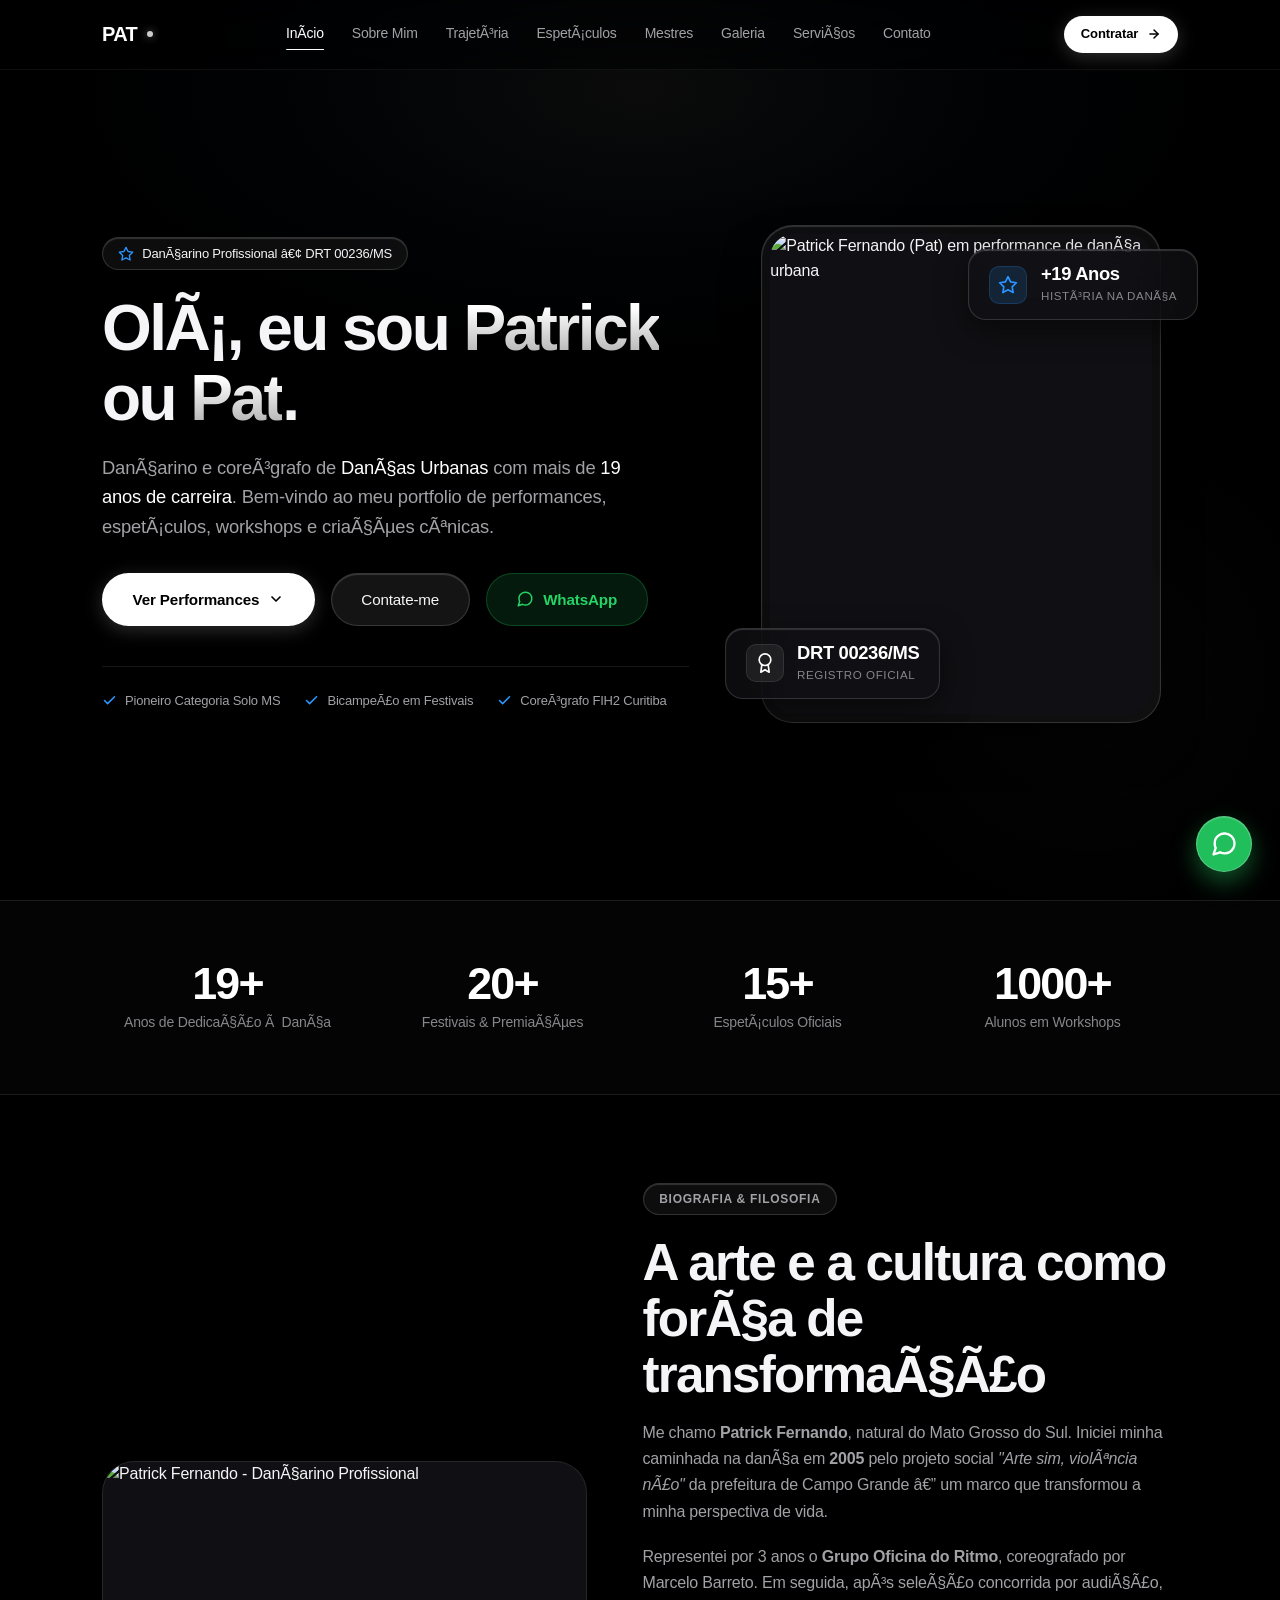
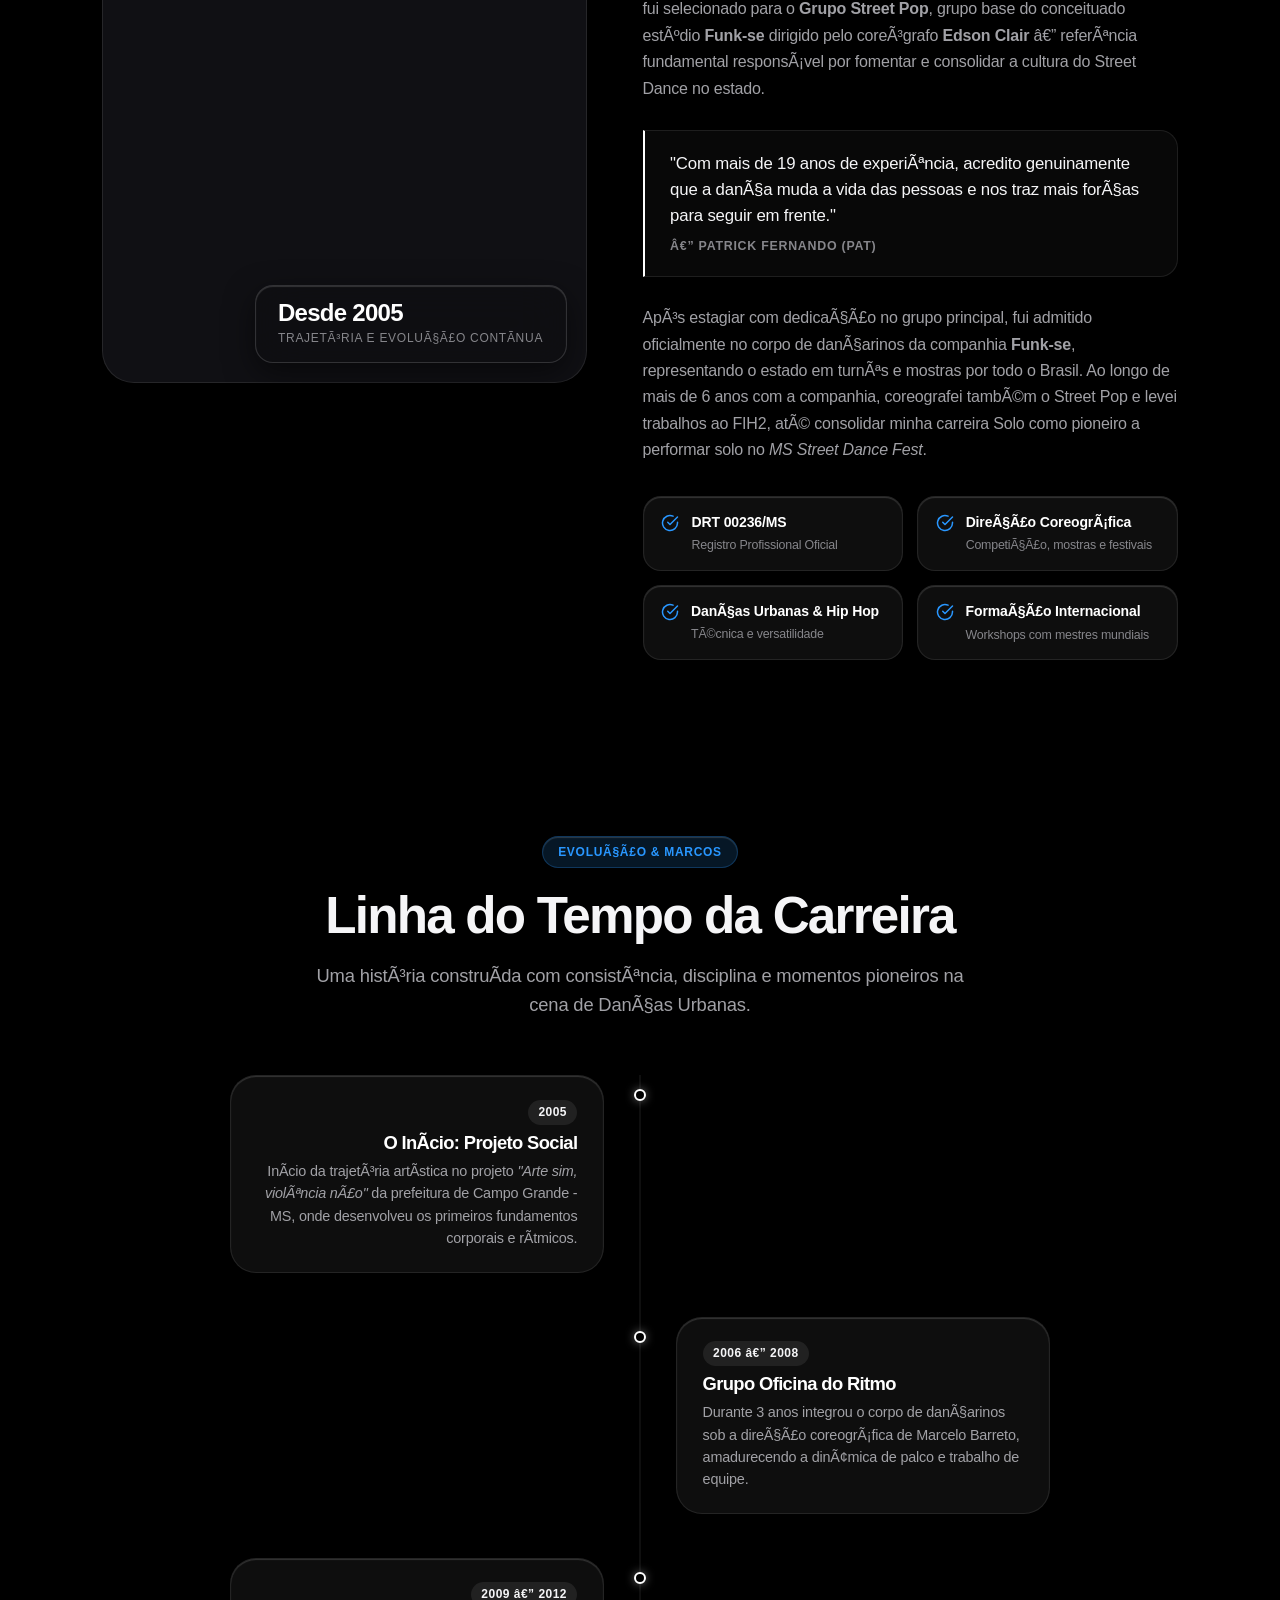
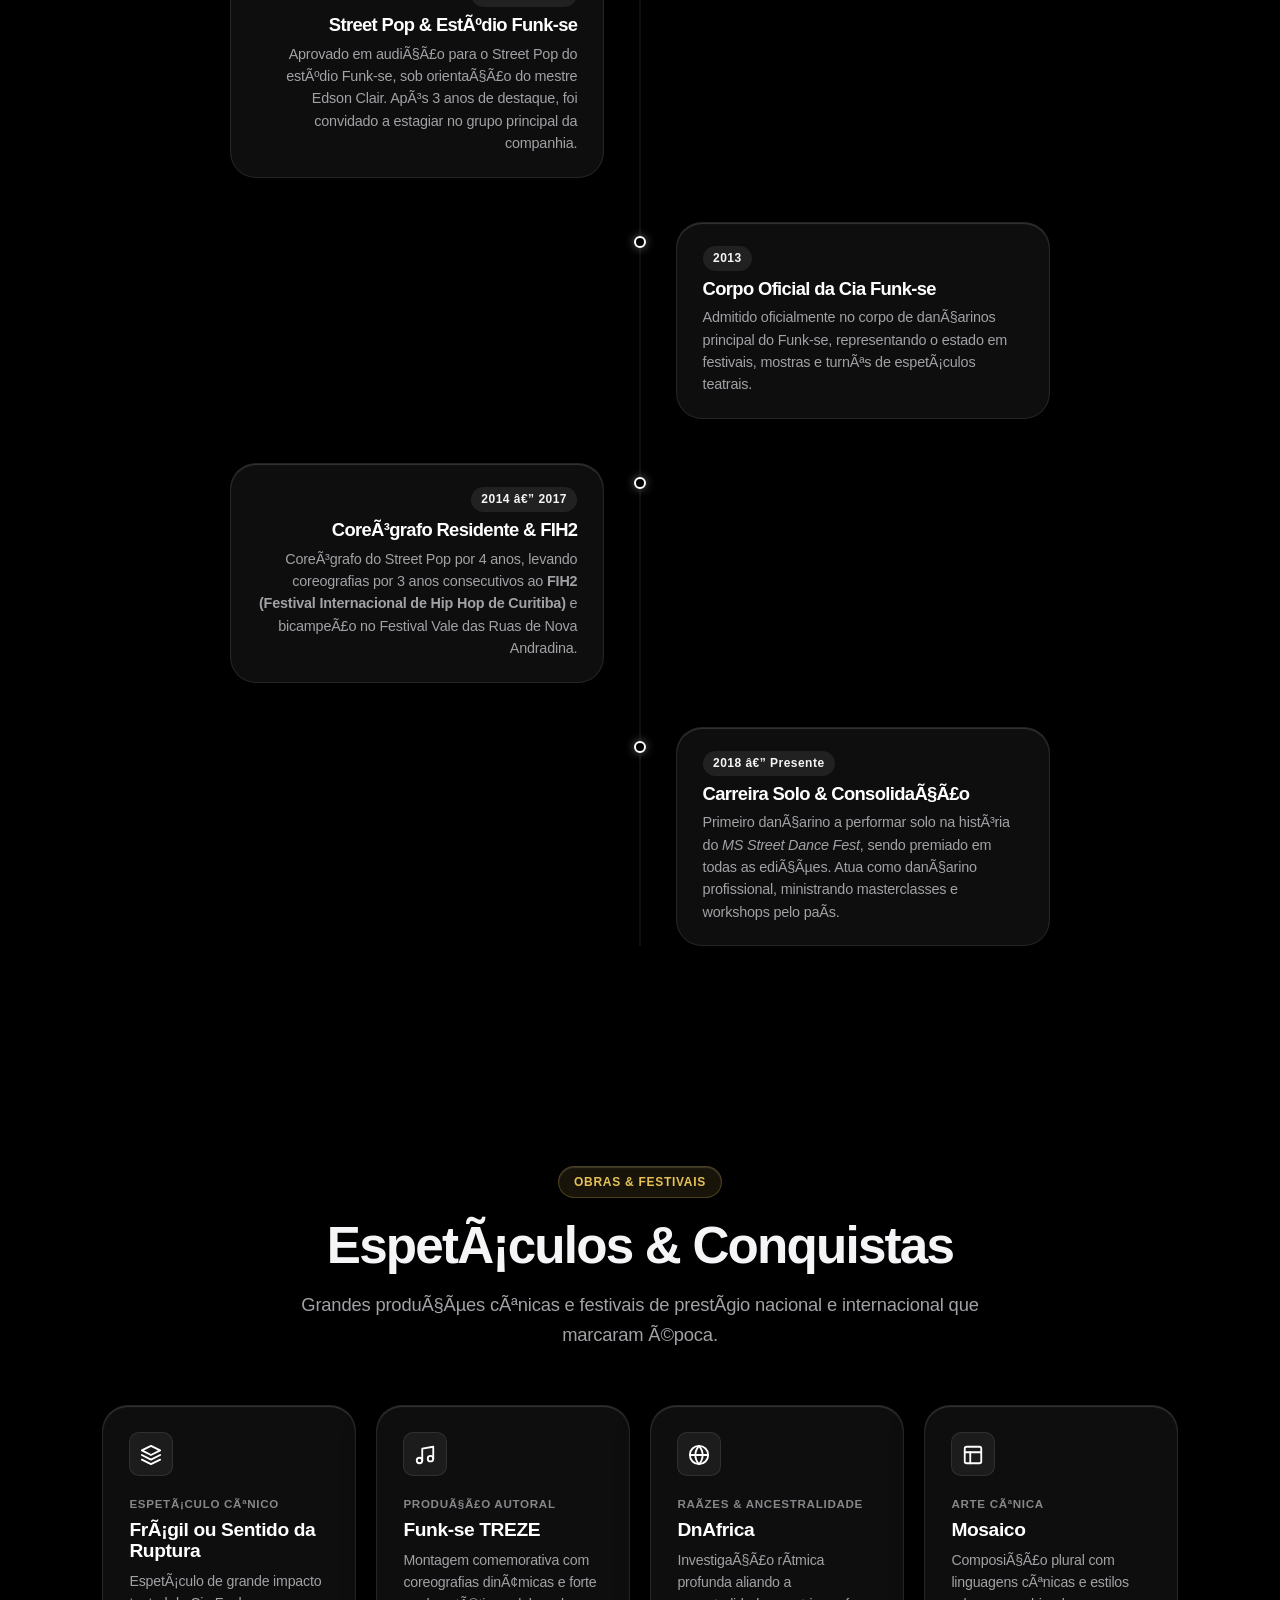
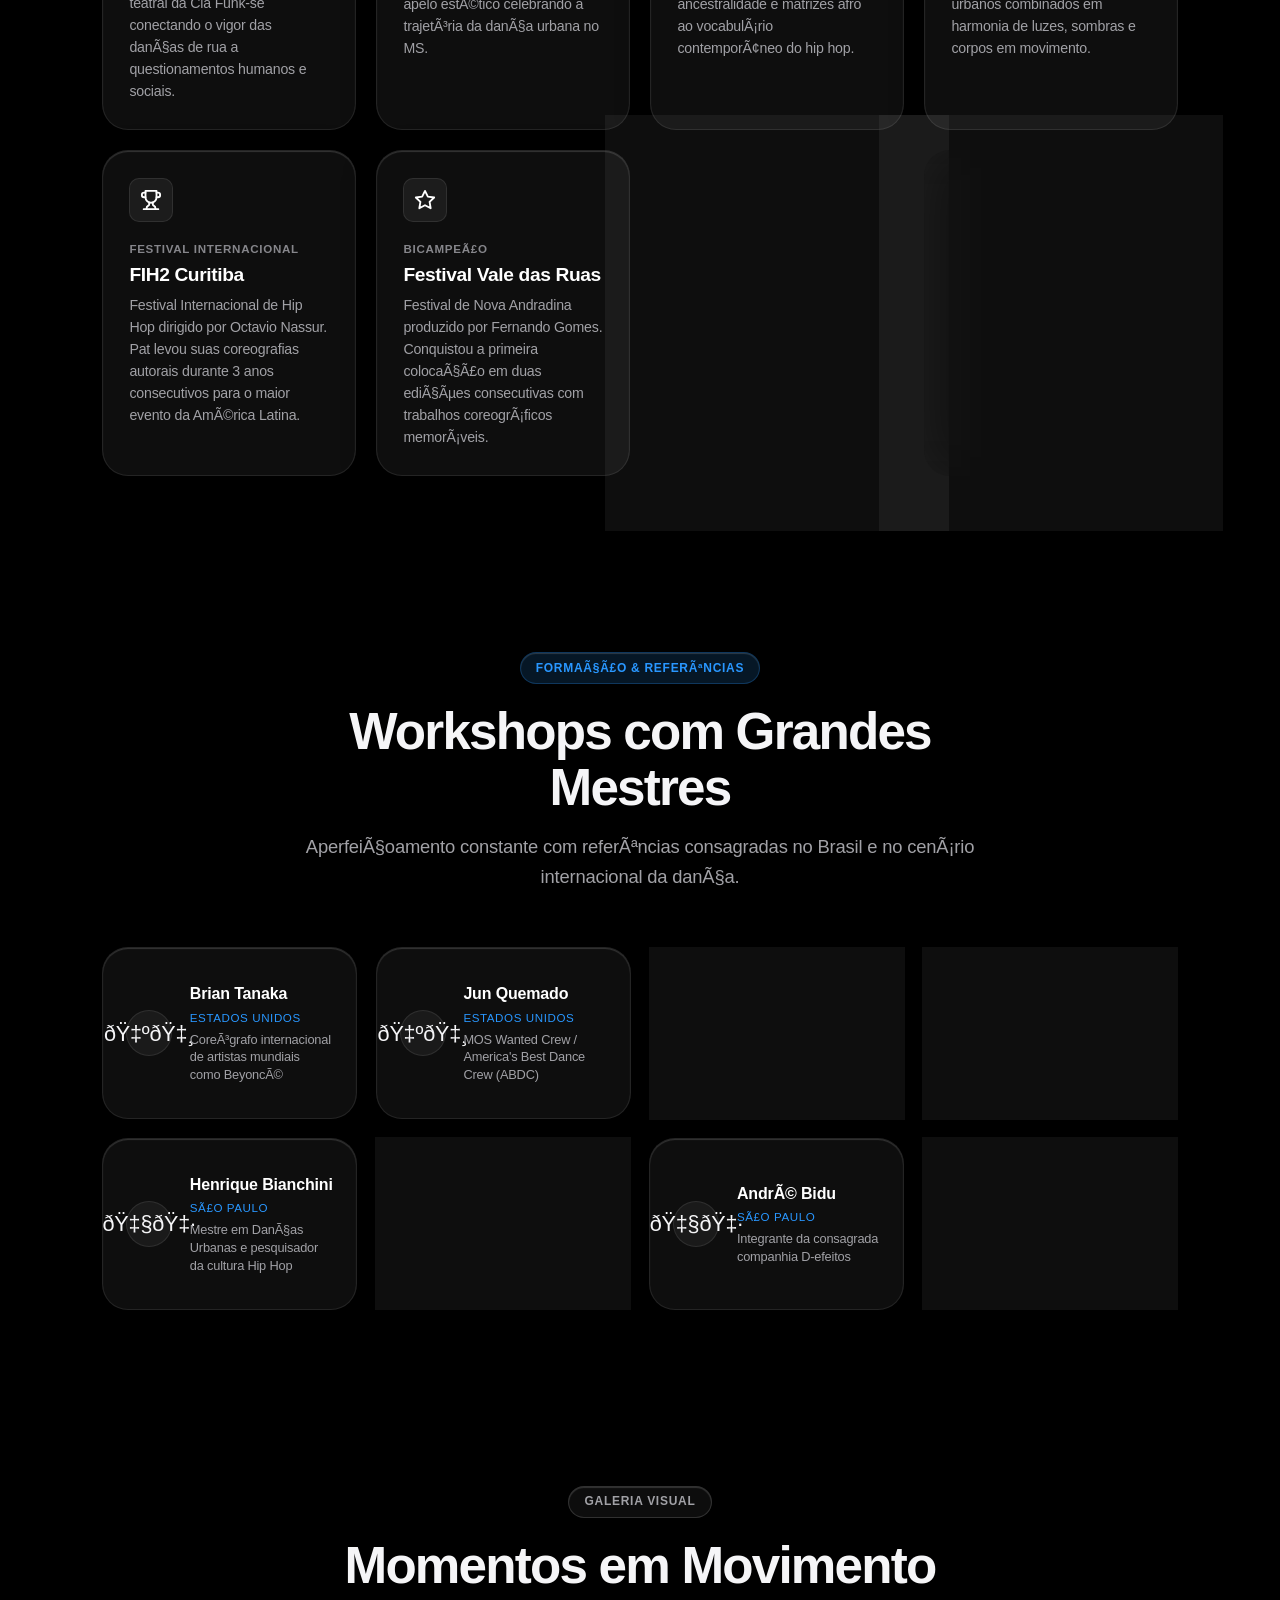
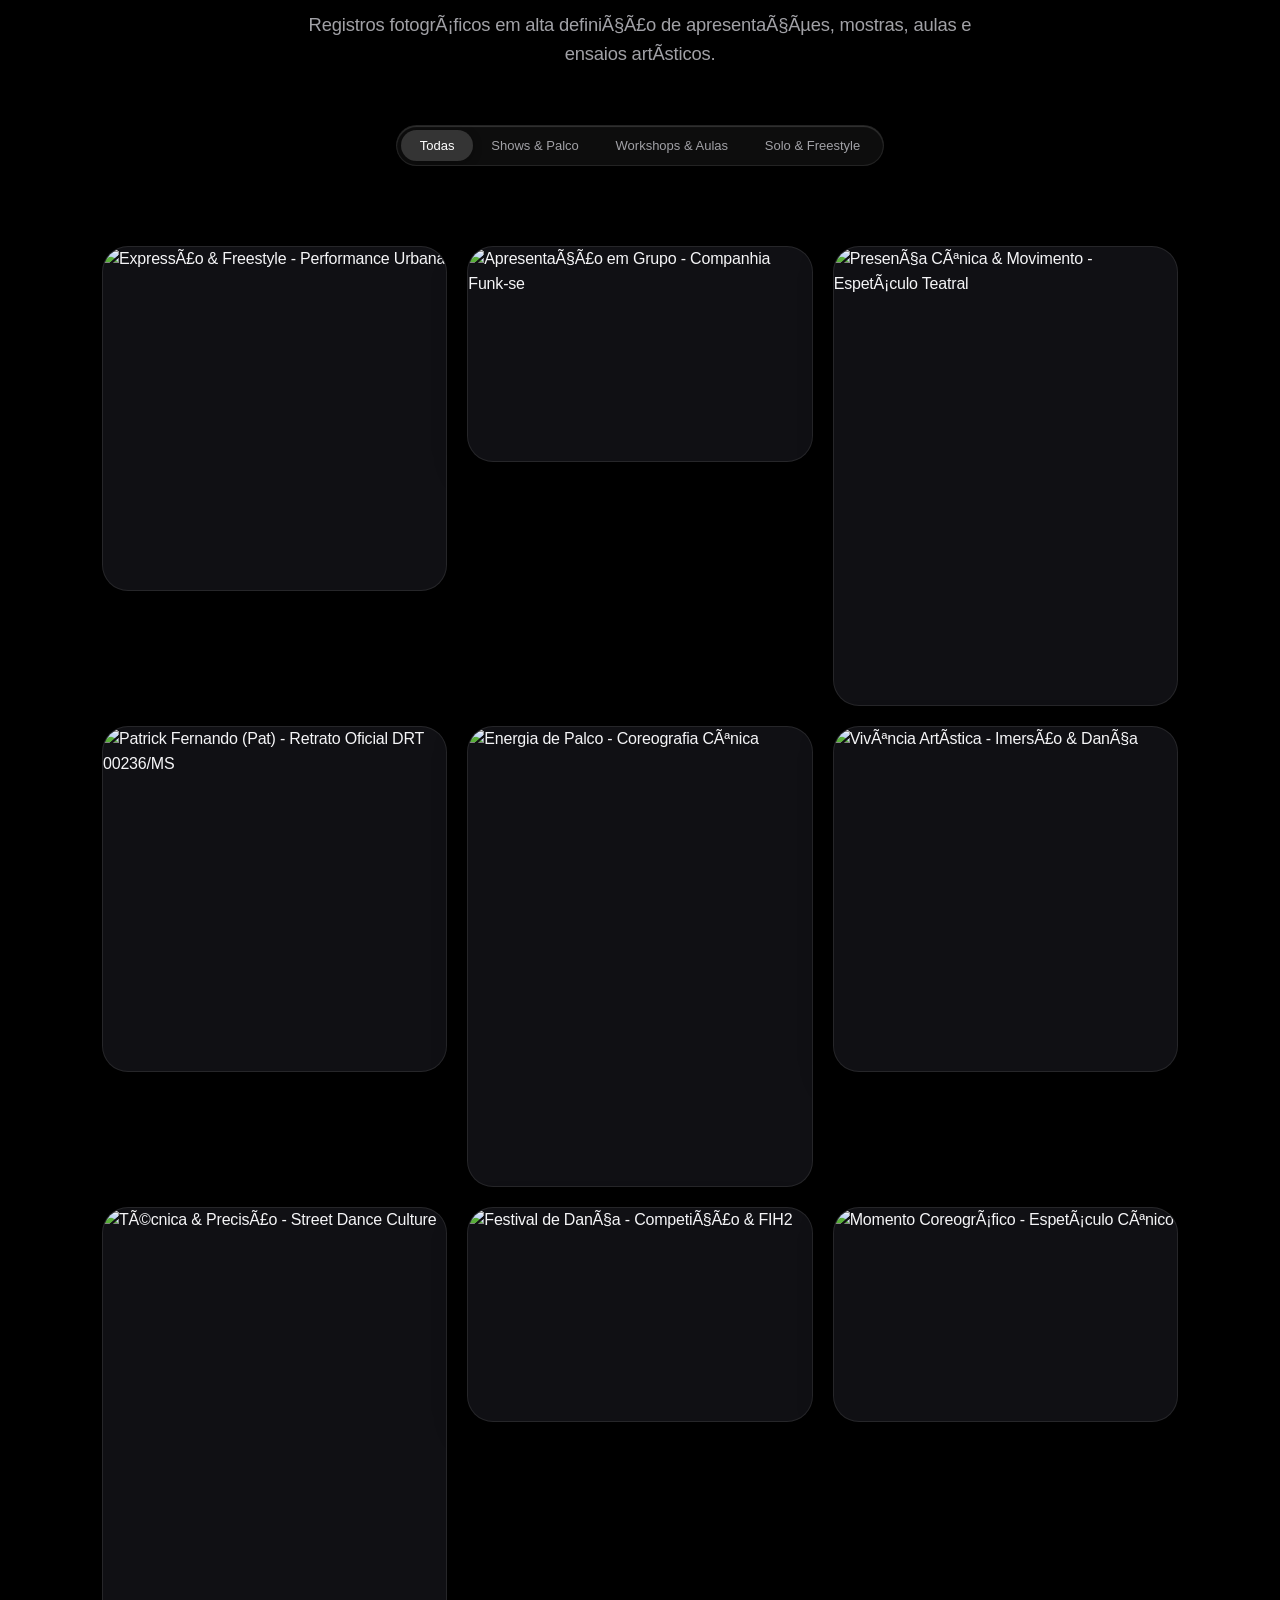
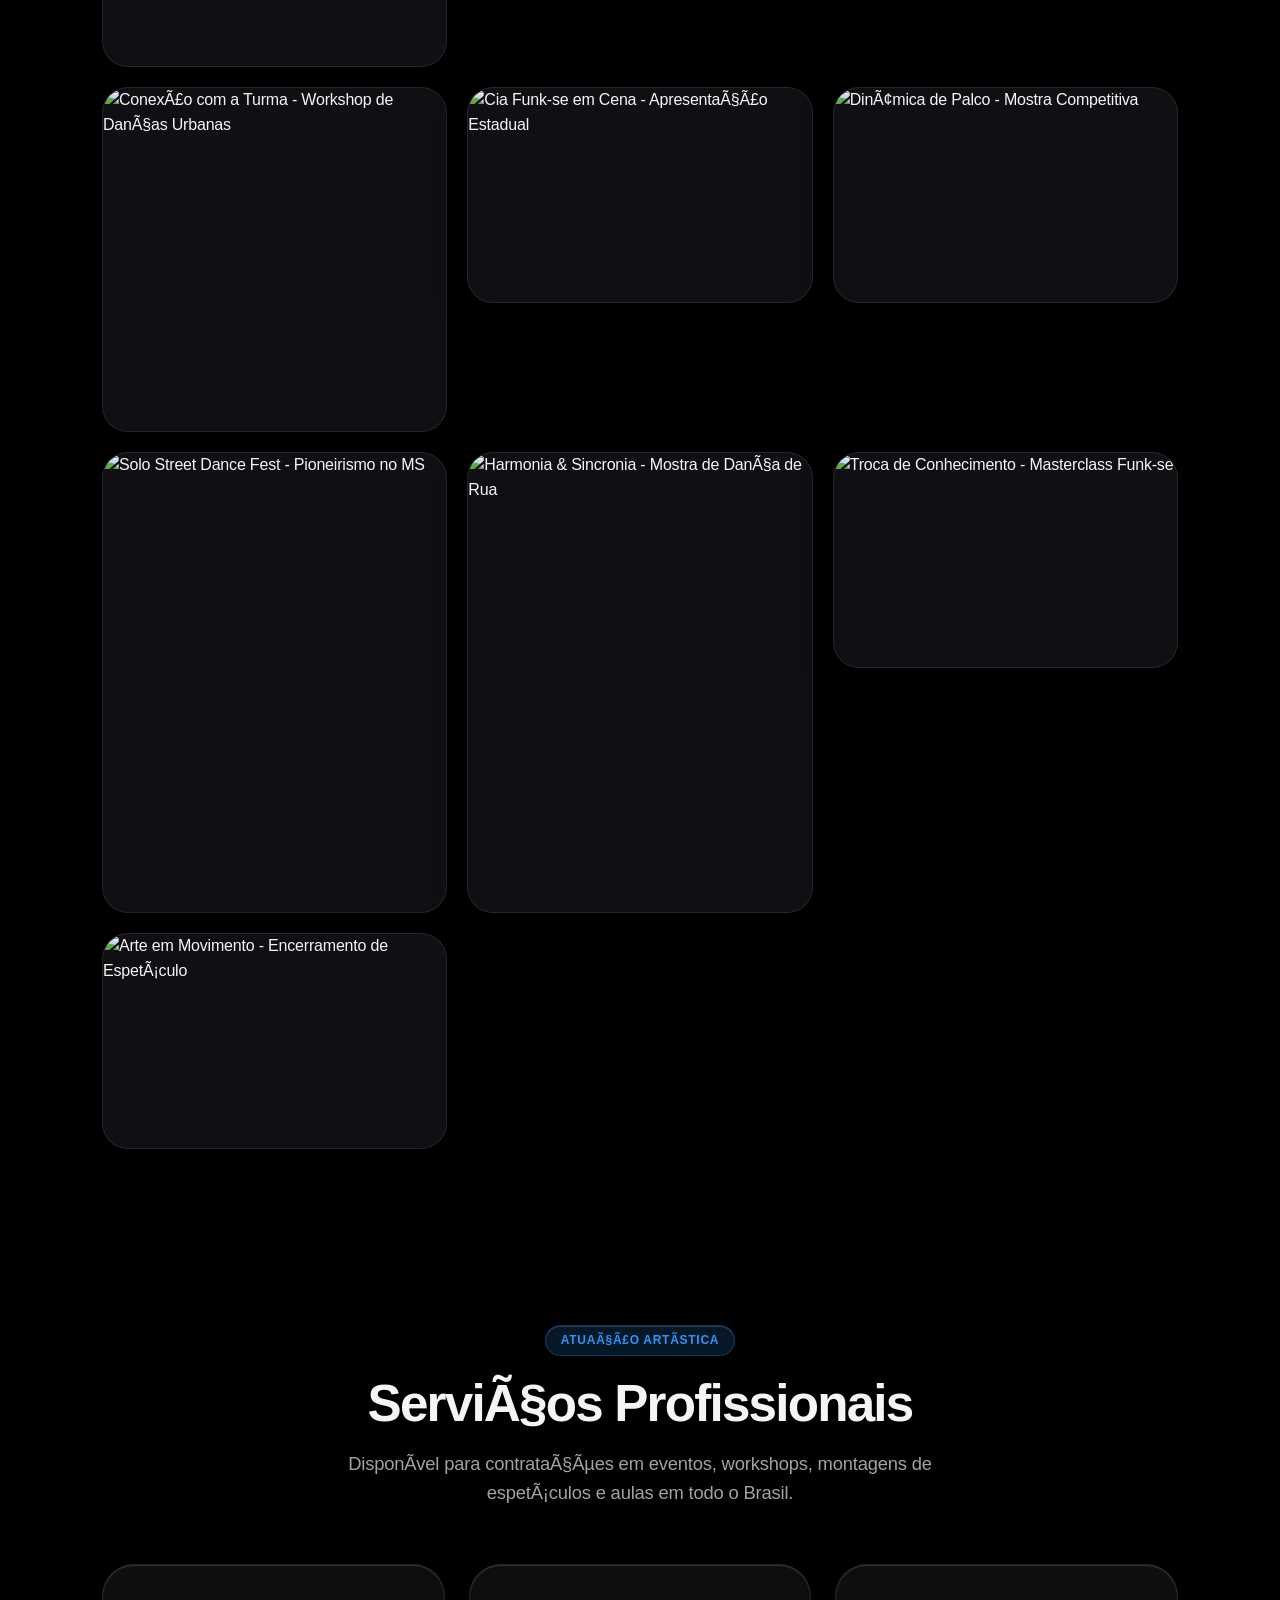
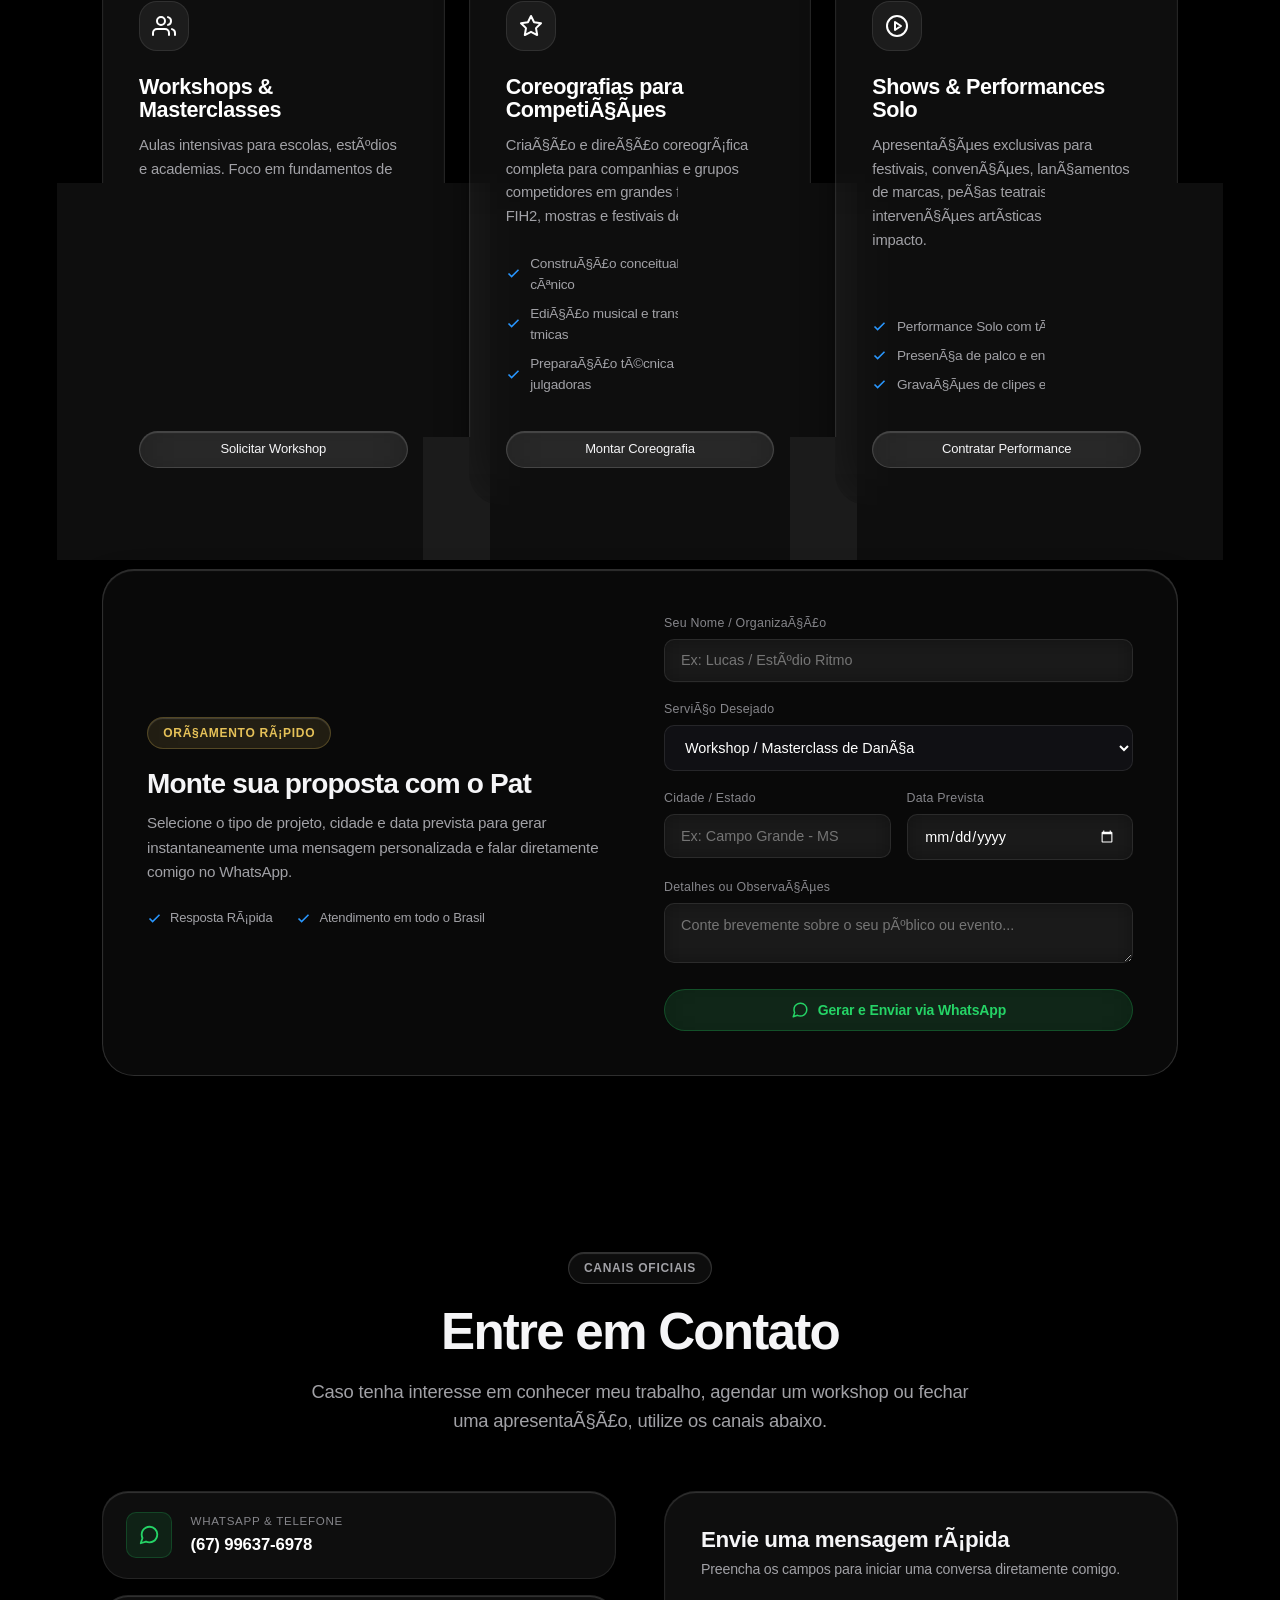
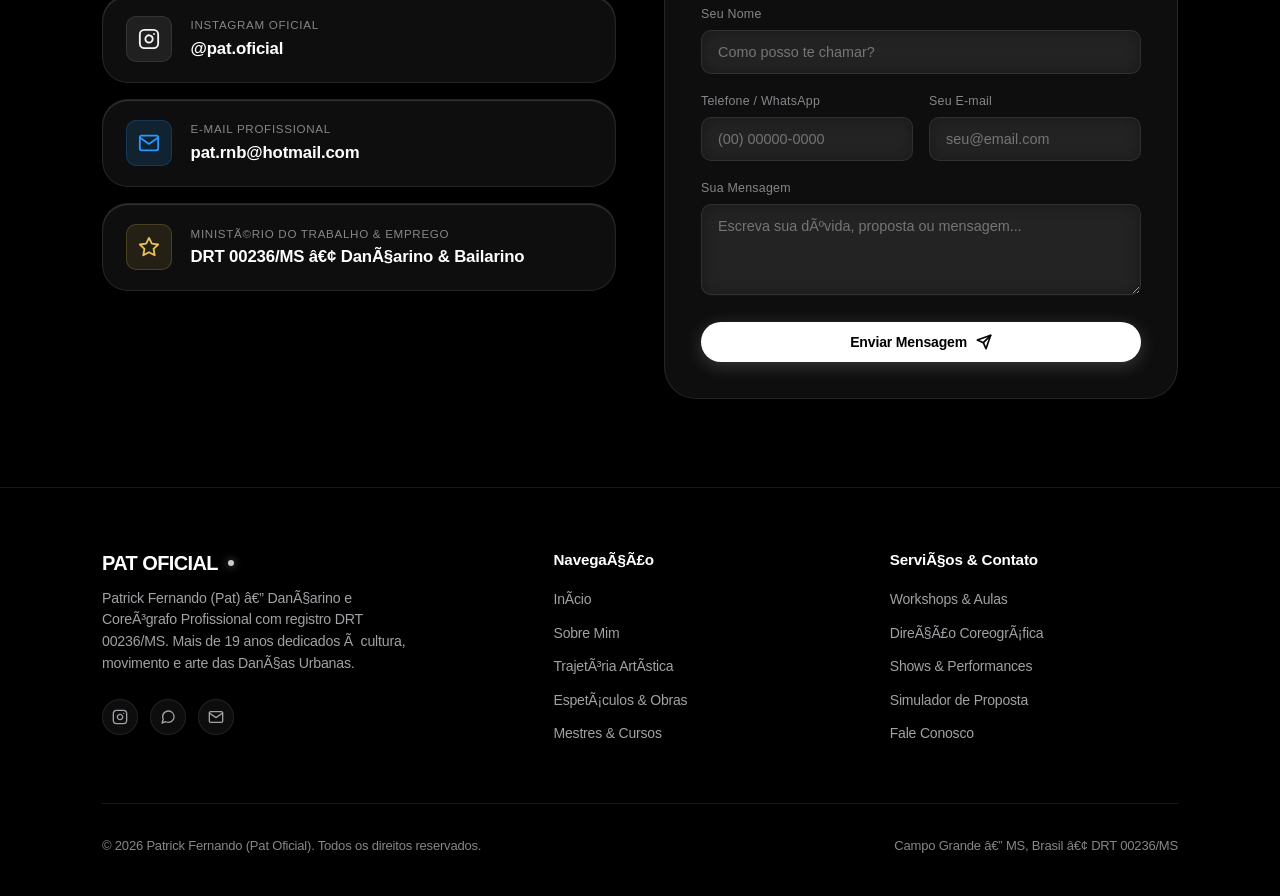
==== commit cbd8fab6: "Add files via upload" ====
--- a/index.html
+++ b/index.html
@@ -1,44 +1,41 @@
-<!DOCTYPE html>
+﻿<!DOCTYPE html>
 <html lang="pt-BR">
 <head>
   <meta charset="UTF-8">
   <meta name="viewport" content="width=device-width, initial-scale=1.0, viewport-fit=cover">
   <meta http-equiv="X-UA-Compatible" content="IE=edge">
 
-  <title>Pat Oficial | Dançarino e Coreógrafo Profissional (DRT 00236/MS)</title>
-  <meta name="description" content="Portfolio oficial de Patrick Fernando (Pat), dançarino profissional de Danças Urbanas, coreógrafo e professor com mais de 19 anos de carreira. DRT 00236/MS. Shows, workshops e coreografias.">
-  <meta name="keywords" content="Patrick Fernando, Pat Oficial, dançarino profissional, danças urbanas, street dance, hip hop, coreógrafo, DRT 00236/MS, Campo Grande, Mato Grosso do Sul, Funk-se, FIH2, workshop de dança">
+  <title>Pat Oficial | DanÃ§arino e CoreÃ³grafo Profissional (DRT 00236/MS)</title>
+  <meta name="description" content="Portfolio oficial de Patrick Fernando (Pat), danÃ§arino profissional de DanÃ§as Urbanas, coreÃ³grafo e professor com mais de 19 anos de carreira. DRT 00236/MS. Shows, workshops e coreografias.">
+  <meta name="keywords" content="Patrick Fernando, Pat Oficial, danÃ§arino profissional, danÃ§as urbanas, street dance, hip hop, coreÃ³grafo, DRT 00236/MS, Campo Grande, Mato Grosso do Sul, Funk-se, FIH2, workshop de danÃ§a">
   <meta name="author" content="Patrick Fernando (Pat)">
   <meta name="robots" content="index, follow">
 
   <!-- Open Graph / Facebook / WhatsApp -->
   <meta property="og:type" content="website">
-  <meta property="og:url" content="https://pat-oficial.github.io/">
-  <meta property="og:title" content="Pat Oficial | Dançarino e Coreógrafo Profissional">
-  <meta property="og:description" content="Portfolio oficial de Patrick Fernando (Pat). Dançarino profissional de Danças Urbanas - DRT 00236/MS. Mais de 19 anos de história, arte e movimento.">
-  <meta property="og:image" content="assets/images/dance_1.jpg">
+  <meta property="og:url" content="https://patiambr.github.io/patrickfernando/">
+  <meta property="og:title" content="Pat Oficial | DanÃ§arino e CoreÃ³grafo Profissional">
+  <meta property="og:description" content="Portfolio oficial de Patrick Fernando (Pat). DanÃ§arino profissional de DanÃ§as Urbanas - DRT 00236/MS. Mais de 19 anos de histÃ³ria, arte e movimento.">
+  <meta property="og:image" content="https://b3af69cf3f.cbaul-cdnwnd.com/b118f29dd1d9cc011ce04ed74e3c83bf/200000003-b764bb764e/WhatsApp%20Image%202024-11-29%20at%2000.09.42.jpeg?ph=b3af69cf3f">
 
   <!-- Twitter Card -->
   <meta property="twitter:card" content="summary_large_image">
-  <meta property="twitter:title" content="Pat Oficial | Dançarino e Coreógrafo Profissional">
-  <meta property="twitter:description" content="Dançarino Profissional de Danças Urbanas - DRT 00236/MS. Shows, espetáculos, workshops e direção coreográfica.">
-  <meta property="twitter:image" content="assets/images/dance_1.jpg">
-
-  <!-- Favicon -->
-  <link rel="icon" type="image/svg+xml" href="assets/images/favicon.svg">
-
-  <!-- Apple Touch & Theme Colors -->
+  <meta property="twitter:title" content="Pat Oficial | DanÃ§arino e CoreÃ³grafo Profissional">
+  <meta property="twitter:description" content="DanÃ§arino Profissional de DanÃ§as Urbanas - DRT 00236/MS. Shows, espetÃ¡culos, workshops e direÃ§Ã£o coreogrÃ¡fica.">
+  <meta property="twitter:image" content="https://b3af69cf3f.cbaul-cdnwnd.com/b118f29dd1d9cc011ce04ed74e3c83bf/200000003-b764bb764e/WhatsApp%20Image%202024-11-29%20at%2000.09.42.jpeg?ph=b3af69cf3f">
+
+  <!-- Self-contained SVG Data URI Favicon -->
+  <link rel="icon" type="image/svg+xml" href="data:image/svg+xml,%3Csvg xmlns='http://www.w3.org/2000/svg' viewBox='0 0 64 64' width='64' height='64'%3E%3Crect width='64' height='64' rx='16' fill='%2309090b' stroke='rgba(255, 255, 255, 0.12)' stroke-width='1.5'/%3E%3Cpath d='M 24 16 L 36 16 C 43 16 47 20 47 26 C 47 32 43 36 36 36 L 30 36 L 30 48 L 24 48 Z M 30 22 L 30 30 L 35.5 30 C 39 30 41 28.5 41 26 C 41 23.5 39 22 35.5 22 Z' fill='%23ffffff'/%3E%3Ccircle cx='43' cy='44' r='3.5' fill='%232997ff'/%3E%3C/svg%3E">
+
+  <!-- Apple Web App Metas -->
   <meta name="theme-color" content="#000000">
   <meta name="apple-mobile-web-app-capable" content="yes">
   <meta name="apple-mobile-web-app-status-bar-style" content="black-translucent">
 
-  <!-- Preconnect & Typography (Apple SF Fallback + Inter) -->
+  <!-- Typography Preconnect -->
   <link rel="preconnect" href="https://fonts.googleapis.com">
   <link rel="preconnect" href="https://fonts.gstatic.com" crossorigin>
   <link href="https://fonts.googleapis.com/css2?family=Inter:wght@300;400;500;600;700&display=swap" rel="stylesheet">
-
-  <!-- Apple Glassmorphism Stylesheet -->
-  <link rel="stylesheet" href="assets/css/style.css">
 
   <!-- Schema.org JSON-LD Structured Data -->
   <script type="application/ld+json">
@@ -47,10 +44,10 @@
     "@type": "Person",
     "name": "Patrick Fernando (Pat)",
     "alternateName": "Pat Oficial",
-    "jobTitle": "Dançarino Profissional e Coreógrafo",
+    "jobTitle": "DanÃ§arino Profissional e CoreÃ³grafo",
     "identifier": "DRT 00236/MS",
-    "url": "https://pat-oficial.github.io/",
-    "image": "assets/images/dance_4.jpg",
+    "url": "https://patiambr.github.io/patrickfernando/",
+    "image": "https://b3af69cf3f.cbaul-cdnwnd.com/b118f29dd1d9cc011ce04ed74e3c83bf/200000000-5512355125/WhatsApp%20Image%202024-11-29%20at%2000.09.37.jpeg?ph=b3af69cf3f",
     "telephone": "+55-67-99637-6978",
     "email": "pat.rnb@hotmail.com",
     "address": {
@@ -62,9 +59,1925 @@
     "sameAs": [
       "https://www.instagram.com/pat.oficial"
     ],
-    "description": "Dançarino e coreógrafo profissional de danças urbanas registrado com DRT 00236/MS, com mais de 19 anos de carreira em palcos, espetáculos cênicos, mostras e festivais internacionais como o FIH2."
+    "description": "DanÃ§arino e coreÃ³grafo profissional de danÃ§as urbanas registrado com DRT 00236/MS, com mais de 19 anos de carreira em palcos, espetÃ¡culos cÃªnicos, mostras e festivais internacionais como o FIH2."
   }
   </script>
+
+  <!-- Complete Inlined Apple Glassmorphism Stylesheet (100% Self-Contained) -->
+  <style>/* ==========================================================================
+   PAT OFICIAL — APPLE GLASSMORPHISM DESIGN SYSTEM
+   Ultra-Clean, Minimalist, VisionOS/macOS Inspired, 100% Fluid & Responsive
+   ========================================================================== */
+
+:root {
+  /* Apple Neutral Dark Palette */
+  --bg-canvas: #000000;
+  --bg-canvas-subtle: #09090b;
+  --bg-surface: #101014;
+
+  /* Frosted Glass Layers (Apple VisionOS / macOS Style) */
+  --glass-ultra-thin: rgba(255, 255, 255, 0.025);
+  --glass-regular: rgba(255, 255, 255, 0.045);
+  --glass-card: rgba(255, 255, 255, 0.055);
+  --glass-card-hover: rgba(255, 255, 255, 0.09);
+  --glass-elevated: rgba(255, 255, 255, 0.08);
+
+  /* Precise Specular Glass Borders */
+  --border-glass: rgba(255, 255, 255, 0.09);
+  --border-glass-light: rgba(255, 255, 255, 0.15);
+  --border-glass-highlight: rgba(255, 255, 255, 0.28);
+
+  /* Apple Subtle Accents */
+  --apple-blue: #2997ff;
+  --apple-blue-subtle: rgba(41, 151, 255, 0.15);
+  --apple-silver: #d1d1d6;
+  --apple-gold: #e5c158;
+
+  /* Apple Typography Scale */
+  --text-primary: #f5f5f7;
+  --text-secondary: #a1a1a6;
+  --text-tertiary: #86868b;
+  --text-dim: #545458;
+
+  /* Font Family - Pure Apple System & Inter */
+  --font-system: -apple-system, BlinkMacSystemFont, "SF Pro Display", "SF Pro Text", "Inter", "Segoe UI", Roboto, Helvetica, Arial, sans-serif;
+
+  /* Glass Shadows & Highlights */
+  --shadow-subtle: 0 10px 30px rgba(0, 0, 0, 0.5);
+  --shadow-glass-depth: 0 24px 48px -12px rgba(0, 0, 0, 0.7);
+  --shadow-glass-glow: 0 0 40px rgba(255, 255, 255, 0.03);
+  --glass-specular: inset 0 1px 1px 0 rgba(255, 255, 255, 0.16);
+
+  /* Apple Radius Scale */
+  --radius-sm: 10px;
+  --radius-md: 18px;
+  --radius-lg: 26px;
+  --radius-xl: 32px;
+  --radius-pill: 980px;
+
+  /* Transitions (Apple Cupertino Easing) */
+  --ease-apple: cubic-bezier(0.25, 1, 0.5, 1);
+  --ease-spring: cubic-bezier(0.175, 0.885, 0.32, 1.275);
+  --duration-fast: 0.2s;
+  --duration-normal: 0.35s;
+  --duration-slow: 0.6s;
+}
+
+/* ==========================================================================
+   RESET & FOUNDATIONS
+   ========================================================================== */
+*, *::before, *::after {
+  box-sizing: border-box;
+  margin: 0;
+  padding: 0;
+  -webkit-font-smoothing: antialiased;
+  -moz-osx-font-smoothing: grayscale;
+}
+
+html {
+  scroll-behavior: smooth;
+  font-size: 16px;
+  background-color: var(--bg-canvas);
+  color-scheme: dark;
+}
+
+body {
+  font-family: var(--font-system);
+  background-color: var(--bg-canvas);
+  color: var(--text-primary);
+  line-height: 1.55;
+  letter-spacing: -0.012em;
+  overflow-x: hidden;
+  position: relative;
+  min-height: 100vh;
+}
+
+/* Apple Atmosphere: Delicate, expansive ambient lighting */
+body::before {
+  content: '';
+  position: fixed;
+  top: -20vh;
+  left: 50%;
+  transform: translateX(-50%);
+  width: 90vw;
+  max-width: 1200px;
+  height: 60vh;
+  background: radial-gradient(ellipse at center, rgba(255, 255, 255, 0.045) 0%, rgba(41, 151, 255, 0.02) 40%, transparent 70%);
+  pointer-events: none;
+  z-index: 0;
+}
+
+body::after {
+  content: '';
+  position: fixed;
+  bottom: 0;
+  right: -10vw;
+  width: 50vw;
+  height: 50vh;
+  background: radial-gradient(circle, rgba(255, 255, 255, 0.02) 0%, transparent 65%);
+  pointer-events: none;
+  z-index: 0;
+}
+
+/* Minimalist Scrollbar */
+::-webkit-scrollbar {
+  width: 6px;
+}
+::-webkit-scrollbar-track {
+  background: transparent;
+}
+::-webkit-scrollbar-thumb {
+  background: rgba(255, 255, 255, 0.16);
+  border-radius: var(--radius-pill);
+}
+::-webkit-scrollbar-thumb:hover {
+  background: rgba(255, 255, 255, 0.3);
+}
+
+/* Typography Helpers */
+h1, h2, h3, h4, .brand-logo {
+  font-family: var(--font-system);
+  font-weight: 700;
+  letter-spacing: -0.035em;
+  line-height: 1.1;
+  color: var(--text-primary);
+}
+
+p {
+  color: var(--text-secondary);
+  font-weight: 400;
+}
+
+a {
+  color: inherit;
+  text-decoration: none;
+  transition: all var(--duration-fast) var(--ease-apple);
+}
+
+/* Apple Clean Gradient Typography */
+.gradient-text {
+  background: linear-gradient(180deg, #FFFFFF 20%, rgba(255, 255, 255, 0.65) 100%);
+  -webkit-background-clip: text;
+  -webkit-text-fill-color: transparent;
+  display: inline-block;
+}
+
+.gradient-text-subtle {
+  background: linear-gradient(180deg, #f5f5f7 0%, #a1a1a6 100%);
+  -webkit-background-clip: text;
+  -webkit-text-fill-color: transparent;
+  display: inline-block;
+}
+
+/* ==========================================================================
+   LAYOUT CONTAINERS (100% FLUID & RESPONSIVE)
+   ========================================================================== */
+.container {
+  width: 100%;
+  max-width: 1140px;
+  margin: 0 auto;
+  padding: 0 1.5rem;
+  position: relative;
+  z-index: 1;
+}
+
+@media (min-width: 768px) {
+  .container {
+    padding: 0 2rem;
+  }
+}
+
+section {
+  padding: 5.5rem 0;
+  position: relative;
+  width: 100%;
+}
+
+@media (max-width: 640px) {
+  section {
+    padding: 3.75rem 0;
+  }
+}
+
+/* Section Header (Apple Style) */
+.section-header {
+  text-align: center;
+  max-width: 680px;
+  margin: 0 auto 3.5rem;
+}
+
+@media (max-width: 640px) {
+  .section-header {
+    margin-bottom: 2.5rem;
+    text-align: left;
+  }
+}
+
+/* Apple Frosted Pill Badge */
+.section-badge {
+  display: inline-flex;
+  align-items: center;
+  gap: 0.5rem;
+  font-size: 0.75rem;
+  font-weight: 600;
+  letter-spacing: 0.06em;
+  text-transform: uppercase;
+  padding: 0.35rem 0.95rem;
+  background: rgba(255, 255, 255, 0.05);
+  backdrop-filter: blur(20px);
+  -webkit-backdrop-filter: blur(20px);
+  color: var(--text-secondary);
+  border: 1px solid var(--border-glass-light);
+  border-radius: var(--radius-pill);
+  margin-bottom: 1.25rem;
+  box-shadow: var(--glass-specular);
+}
+
+.section-badge.blue {
+  color: var(--apple-blue);
+  background: var(--apple-blue-subtle);
+  border-color: rgba(41, 151, 255, 0.25);
+}
+
+.section-badge.gold {
+  color: var(--apple-gold);
+  background: rgba(229, 193, 88, 0.1);
+  border-color: rgba(229, 193, 88, 0.25);
+}
+
+.section-title {
+  font-size: clamp(2rem, 4.5vw, 3.2rem);
+  font-weight: 700;
+  letter-spacing: -0.035em;
+  margin-bottom: 1rem;
+}
+
+.section-subtitle {
+  font-size: clamp(1rem, 1.6vw, 1.15rem);
+  color: var(--text-secondary);
+  line-height: 1.6;
+}
+
+/* ==========================================================================
+   APPLE GLASSMORPHISM CARDS (SHARED UTILITY)
+   ========================================================================== */
+.glass-panel {
+  background: var(--glass-card);
+  backdrop-filter: blur(30px) saturate(190%);
+  -webkit-backdrop-filter: blur(30px) saturate(190%);
+  border: 1px solid var(--border-glass);
+  box-shadow: var(--shadow-glass-depth), var(--glass-specular);
+  border-radius: var(--radius-lg);
+  transition: all var(--duration-normal) var(--ease-apple);
+}
+
+.glass-panel:hover {
+  background: var(--glass-card-hover);
+  border-color: var(--border-glass-light);
+  transform: translateY(-3px);
+}
+
+/* ==========================================================================
+   NAVIGATION BAR (APPLE TRANSLUCENT DOCK STYLE)
+   ========================================================================== */
+.navbar {
+  position: fixed;
+  top: 0;
+  left: 0;
+  width: 100%;
+  z-index: 1000;
+  padding: 1rem 0;
+  transition: all var(--duration-normal) var(--ease-apple);
+  background: rgba(0, 0, 0, 0.5);
+  backdrop-filter: blur(28px) saturate(180%);
+  -webkit-backdrop-filter: blur(28px) saturate(180%);
+  border-bottom: 1px solid rgba(255, 255, 255, 0.06);
+}
+
+.navbar.scrolled {
+  padding: 0.75rem 0;
+  background: rgba(9, 9, 11, 0.82);
+  border-bottom-color: var(--border-glass);
+  box-shadow: 0 10px 30px rgba(0, 0, 0, 0.6);
+}
+
+.nav-container {
+  display: flex;
+  align-items: center;
+  justify-content: space-between;
+}
+
+.brand-logo {
+  display: flex;
+  align-items: center;
+  gap: 0.6rem;
+  font-size: 1.25rem;
+  font-weight: 700;
+  letter-spacing: -0.03em;
+  color: #ffffff;
+}
+
+.brand-dot {
+  width: 6px;
+  height: 6px;
+  background: #ffffff;
+  border-radius: 50%;
+  opacity: 0.8;
+  box-shadow: 0 0 8px rgba(255, 255, 255, 0.6);
+}
+
+.nav-links {
+  display: flex;
+  align-items: center;
+  gap: 1.75rem;
+  list-style: none;
+}
+
+.nav-link {
+  font-size: 0.875rem;
+  font-weight: 500;
+  color: var(--text-secondary);
+  position: relative;
+  padding: 0.4rem 0;
+  transition: color var(--duration-fast) var(--ease-apple);
+}
+
+.nav-link:hover, .nav-link.active {
+  color: #ffffff;
+}
+
+.nav-link::after {
+  content: '';
+  position: absolute;
+  bottom: -2px;
+  left: 50%;
+  transform: translateX(-50%);
+  width: 0%;
+  height: 1.5px;
+  background: #ffffff;
+  transition: width var(--duration-fast) var(--ease-apple);
+  border-radius: var(--radius-pill);
+}
+
+.nav-link:hover::after, .nav-link.active::after {
+  width: 100%;
+}
+
+.nav-actions {
+  display: flex;
+  align-items: center;
+  gap: 0.85rem;
+}
+
+/* Mobile Toggle */
+.menu-toggle {
+  display: none;
+  background: rgba(255, 255, 255, 0.06);
+  border: 1px solid var(--border-glass);
+  color: #ffffff;
+  cursor: pointer;
+  padding: 0.55rem;
+  border-radius: var(--radius-sm);
+  backdrop-filter: blur(10px);
+  -webkit-backdrop-filter: blur(10px);
+  transition: all var(--duration-fast) var(--ease-apple);
+}
+
+.menu-toggle:hover {
+  background: rgba(255, 255, 255, 0.12);
+}
+
+/* ==========================================================================
+   APPLE BUTTONS (CLEAN, ELEVATED, FROSTED PILLS)
+   ========================================================================== */
+.btn {
+  display: inline-flex;
+  align-items: center;
+  justify-content: center;
+  gap: 0.55rem;
+  font-family: var(--font-system);
+  font-size: 0.875rem;
+  font-weight: 500;
+  padding: 0.7rem 1.45rem;
+  border-radius: var(--radius-pill);
+  cursor: pointer;
+  transition: all var(--duration-fast) var(--ease-apple);
+  border: 1px solid transparent;
+  white-space: nowrap;
+  letter-spacing: -0.01em;
+  text-decoration: none;
+}
+
+.btn:active {
+  transform: scale(0.97);
+}
+
+/* Apple Solid Light Button */
+.btn-primary {
+  background: #ffffff;
+  color: #000000;
+  font-weight: 600;
+  box-shadow: 0 4px 18px rgba(255, 255, 255, 0.18);
+}
+
+.btn-primary:hover {
+  background: #f0f0f2;
+  box-shadow: 0 6px 24px rgba(255, 255, 255, 0.28);
+  transform: translateY(-1px);
+}
+
+/* Apple Translucent Frosted Button */
+.btn-secondary {
+  background: rgba(255, 255, 255, 0.08);
+  color: var(--text-primary);
+  border: 1px solid var(--border-glass-light);
+  backdrop-filter: blur(20px);
+  -webkit-backdrop-filter: blur(20px);
+  box-shadow: var(--glass-specular);
+}
+
+.btn-secondary:hover {
+  background: rgba(255, 255, 255, 0.14);
+  border-color: var(--border-glass-highlight);
+  color: #ffffff;
+  transform: translateY(-1px);
+}
+
+/* Apple WhatsApp Refined Button */
+.btn-whatsapp {
+  background: rgba(37, 211, 102, 0.12);
+  color: #25d366;
+  border: 1px solid rgba(37, 211, 102, 0.25);
+  backdrop-filter: blur(20px);
+  -webkit-backdrop-filter: blur(20px);
+  font-weight: 600;
+}
+
+.btn-whatsapp:hover {
+  background: #25d366;
+  color: #ffffff;
+  box-shadow: 0 8px 24px rgba(37, 211, 102, 0.35);
+  transform: translateY(-1px);
+}
+
+.btn-sm {
+  padding: 0.45rem 1rem;
+  font-size: 0.8125rem;
+}
+
+.btn-lg {
+  padding: 0.85rem 1.85rem;
+  font-size: 0.95rem;
+}
+
+/* ==========================================================================
+   HERO SECTION (APPLE CLEAN EDITORIAL STYLE)
+   ========================================================================== */
+.hero {
+  min-height: 100vh;
+  display: flex;
+  align-items: center;
+  padding-top: 7.5rem;
+  padding-bottom: 4.5rem;
+  position: relative;
+}
+
+.hero-grid {
+  display: grid;
+  grid-template-columns: 1.15fr 0.85fr;
+  align-items: center;
+  gap: 3.5rem;
+  width: 100%;
+}
+
+.hero-content {
+  position: relative;
+  z-index: 2;
+}
+
+.hero-drt-badge {
+  display: inline-flex;
+  align-items: center;
+  gap: 0.5rem;
+  padding: 0.35rem 0.95rem;
+  background: rgba(255, 255, 255, 0.05);
+  border: 1px solid var(--border-glass-light);
+  border-radius: var(--radius-pill);
+  color: var(--text-primary);
+  font-size: 0.8125rem;
+  font-weight: 500;
+  margin-bottom: 1.5rem;
+  backdrop-filter: blur(16px);
+  -webkit-backdrop-filter: blur(16px);
+  box-shadow: var(--glass-specular);
+}
+
+.hero-drt-badge svg {
+  color: var(--apple-blue);
+}
+
+.hero-title {
+  font-size: clamp(2.4rem, 5vw, 4rem);
+  line-height: 1.08;
+  letter-spacing: -0.04em;
+  margin-bottom: 1.25rem;
+  font-weight: 700;
+}
+
+.hero-description {
+  font-size: clamp(1rem, 1.5vw, 1.15rem);
+  line-height: 1.6;
+  color: var(--text-secondary);
+  max-width: 520px;
+  margin-bottom: 2rem;
+}
+
+.hero-highlight-tag {
+  color: #ffffff;
+  font-weight: 500;
+}
+
+.hero-actions {
+  display: flex;
+  align-items: center;
+  flex-wrap: wrap;
+  gap: 1rem;
+  margin-bottom: 2.5rem;
+}
+
+.hero-highlights-strip {
+  display: flex;
+  flex-wrap: wrap;
+  gap: 1.5rem;
+  padding-top: 1.5rem;
+  border-top: 1px solid var(--border-glass);
+}
+
+.hero-highlight-item {
+  display: flex;
+  align-items: center;
+  gap: 0.5rem;
+  font-size: 0.8125rem;
+  color: var(--text-secondary);
+}
+
+.hero-highlight-item svg {
+  color: var(--apple-blue);
+  flex-shrink: 0;
+}
+
+/* Hero Dancer Visual: Glass Framed Object */
+.hero-visual {
+  position: relative;
+  display: flex;
+  justify-content: center;
+  width: 100%;
+}
+
+.hero-image-wrapper {
+  position: relative;
+  width: 100%;
+  max-width: 400px;
+  border-radius: var(--radius-xl);
+  padding: 8px;
+  background: rgba(255, 255, 255, 0.05);
+  border: 1px solid var(--border-glass-light);
+  box-shadow: var(--shadow-glass-depth), var(--glass-specular);
+  backdrop-filter: blur(25px);
+  -webkit-backdrop-filter: blur(25px);
+  transition: transform var(--duration-normal) var(--ease-apple);
+}
+
+.hero-image-wrapper:hover {
+  transform: translateY(-4px);
+  border-color: var(--border-glass-highlight);
+}
+
+.hero-image {
+  width: 100%;
+  height: 480px;
+  object-fit: cover;
+  border-radius: calc(var(--radius-xl) - 8px);
+  display: block;
+  background-color: var(--bg-surface);
+}
+
+/* Floating Glass Badges */
+.floating-stat-card {
+  position: absolute;
+  bottom: 24px;
+  left: -20px;
+  background: rgba(16, 16, 20, 0.75);
+  backdrop-filter: blur(30px) saturate(190%);
+  -webkit-backdrop-filter: blur(30px) saturate(190%);
+  border: 1px solid var(--border-glass-light);
+  padding: 0.9rem 1.25rem;
+  border-radius: var(--radius-md);
+  box-shadow: var(--shadow-subtle), var(--glass-specular);
+  display: flex;
+  align-items: center;
+  gap: 0.85rem;
+}
+
+.floating-stat-card.top-right {
+  top: 24px;
+  bottom: auto;
+  left: auto;
+  right: -20px;
+}
+
+.stat-icon-box {
+  width: 38px;
+  height: 38px;
+  border-radius: var(--radius-sm);
+  background: rgba(255, 255, 255, 0.07);
+  color: #ffffff;
+  display: flex;
+  align-items: center;
+  justify-content: center;
+  border: 1px solid var(--border-glass);
+}
+
+.stat-icon-box.cyan {
+  background: var(--apple-blue-subtle);
+  color: var(--apple-blue);
+  border-color: rgba(41, 151, 255, 0.2);
+}
+
+.stat-info .stat-num {
+  font-size: 1.15rem;
+  font-weight: 700;
+  color: #ffffff;
+  line-height: 1.1;
+  letter-spacing: -0.02em;
+}
+
+.stat-info .stat-lbl {
+  font-size: 0.725rem;
+  color: var(--text-tertiary);
+  text-transform: uppercase;
+  letter-spacing: 0.05em;
+  margin-top: 0.15rem;
+}
+
+/* ==========================================================================
+   METRICS SECTION (MINIMALIST APPLE NUMBERS)
+   ========================================================================== */
+.stats-section {
+  padding: 2.75rem 0;
+  border-top: 1px solid var(--border-glass);
+  border-bottom: 1px solid var(--border-glass);
+  background: rgba(255, 255, 255, 0.015);
+  backdrop-filter: blur(20px);
+  -webkit-backdrop-filter: blur(20px);
+}
+
+.stats-grid {
+  display: grid;
+  grid-template-columns: repeat(4, 1fr);
+  gap: 1.5rem;
+}
+
+.counter-card {
+  text-align: center;
+  padding: 1rem;
+}
+
+.counter-number {
+  font-size: clamp(2.2rem, 3.5vw, 3.2rem);
+  font-weight: 700;
+  line-height: 1;
+  margin-bottom: 0.4rem;
+  letter-spacing: -0.04em;
+  color: #ffffff;
+}
+
+.counter-label {
+  font-size: 0.875rem;
+  color: var(--text-tertiary);
+  font-weight: 400;
+}
+
+/* ==========================================================================
+   ABOUT & BIOGRAPHY SECTION
+   ========================================================================== */
+.about-grid {
+  display: grid;
+  grid-template-columns: 0.95fr 1.05fr;
+  gap: 3.5rem;
+  align-items: center;
+}
+
+.about-visual {
+  position: relative;
+  width: 100%;
+}
+
+.about-main-image-wrap {
+  position: relative;
+  border-radius: var(--radius-xl);
+  overflow: hidden;
+  border: 1px solid var(--border-glass);
+  background: var(--bg-surface);
+  box-shadow: var(--shadow-glass-depth);
+}
+
+.about-main-image {
+  width: 100%;
+  height: 520px;
+  object-fit: cover;
+  display: block;
+  transition: transform var(--duration-slow) var(--ease-apple);
+}
+
+.about-main-image-wrap:hover .about-main-image {
+  transform: scale(1.02);
+}
+
+.about-experience-pill {
+  position: absolute;
+  bottom: 20px;
+  right: 20px;
+  background: rgba(15, 15, 18, 0.85);
+  border: 1px solid var(--border-glass-light);
+  backdrop-filter: blur(24px);
+  -webkit-backdrop-filter: blur(24px);
+  padding: 0.9rem 1.4rem;
+  border-radius: var(--radius-md);
+  box-shadow: var(--shadow-subtle), var(--glass-specular);
+}
+
+.about-experience-pill .exp-year {
+  font-size: 1.5rem;
+  font-weight: 700;
+  color: #ffffff;
+  line-height: 1;
+  letter-spacing: -0.03em;
+}
+
+.about-experience-pill .exp-text {
+  font-size: 0.75rem;
+  color: var(--text-tertiary);
+  text-transform: uppercase;
+  letter-spacing: 0.06em;
+  margin-top: 0.25rem;
+}
+
+.about-content h3 {
+  font-size: 1.75rem;
+  margin-bottom: 1.25rem;
+}
+
+.about-content p {
+  margin-bottom: 1.15rem;
+  font-size: 1rem;
+  line-height: 1.65;
+}
+
+.quote-box {
+  position: relative;
+  margin: 1.75rem 0;
+  padding: 1.25rem 1.6rem;
+  background: rgba(255, 255, 255, 0.03);
+  border-left: 2px solid #ffffff;
+  border-radius: 0 var(--radius-md) var(--radius-md) 0;
+  backdrop-filter: blur(20px);
+  -webkit-backdrop-filter: blur(20px);
+  border-top: 1px solid var(--border-glass);
+  border-right: 1px solid var(--border-glass);
+  border-bottom: 1px solid var(--border-glass);
+}
+
+.quote-box blockquote {
+  font-size: 1.05rem;
+  font-style: normal;
+  color: var(--text-primary);
+  line-height: 1.55;
+  font-weight: 400;
+}
+
+.quote-box cite {
+  display: block;
+  font-size: 0.775rem;
+  font-style: normal;
+  color: var(--text-tertiary);
+  margin-top: 0.5rem;
+  font-weight: 600;
+  text-transform: uppercase;
+  letter-spacing: 0.06em;
+}
+
+.key-credentials {
+  display: grid;
+  grid-template-columns: repeat(2, 1fr);
+  gap: 0.85rem;
+  margin-top: 2rem;
+}
+
+.credential-item {
+  display: flex;
+  align-items: flex-start;
+  gap: 0.75rem;
+  padding: 0.95rem 1.1rem;
+  background: var(--glass-card);
+  border: 1px solid var(--border-glass);
+  border-radius: var(--radius-md);
+  backdrop-filter: blur(20px);
+  -webkit-backdrop-filter: blur(20px);
+  box-shadow: var(--glass-specular);
+}
+
+.credential-item svg {
+  color: var(--apple-blue);
+  flex-shrink: 0;
+  margin-top: 2px;
+}
+
+.credential-item .cred-title {
+  font-weight: 600;
+  font-size: 0.875rem;
+  color: #fff;
+  letter-spacing: -0.01em;
+}
+
+.credential-item .cred-desc {
+  font-size: 0.775rem;
+  color: var(--text-tertiary);
+  margin-top: 0.15rem;
+}
+
+/* ==========================================================================
+   TIMELINE / TRAJETÓRIA (APPLE MINIMALIST TRACK)
+   ========================================================================== */
+.timeline {
+  position: relative;
+  max-width: 820px;
+  margin: 0 auto;
+}
+
+.timeline::before {
+  content: '';
+  position: absolute;
+  top: 0;
+  bottom: 0;
+  left: 50%;
+  width: 1px;
+  background: rgba(255, 255, 255, 0.12);
+  transform: translateX(-50%);
+}
+
+.timeline-item {
+  position: relative;
+  margin-bottom: 2.75rem;
+  width: 50%;
+  padding: 0 2.25rem;
+}
+
+.timeline-item:nth-child(odd) {
+  left: 0;
+  text-align: right;
+  padding-left: 0;
+}
+
+.timeline-item:nth-child(even) {
+  left: 50%;
+  text-align: left;
+  padding-right: 0;
+}
+
+.timeline-dot {
+  position: absolute;
+  top: 14px;
+  width: 12px;
+  height: 12px;
+  border-radius: 50%;
+  background: var(--bg-canvas);
+  border: 2px solid #ffffff;
+  box-shadow: 0 0 10px rgba(255, 255, 255, 0.4);
+  z-index: 2;
+}
+
+.timeline-item:nth-child(odd) .timeline-dot {
+  right: -6px;
+}
+
+.timeline-item:nth-child(even) .timeline-dot {
+  left: -6px;
+}
+
+.timeline-card {
+  background: var(--glass-card);
+  border: 1px solid var(--border-glass);
+  border-radius: var(--radius-lg);
+  padding: 1.4rem 1.6rem;
+  backdrop-filter: blur(28px);
+  -webkit-backdrop-filter: blur(28px);
+  box-shadow: var(--shadow-subtle), var(--glass-specular);
+  transition: all var(--duration-normal) var(--ease-apple);
+}
+
+.timeline-card:hover {
+  background: var(--glass-card-hover);
+  border-color: var(--border-glass-light);
+  transform: translateY(-2px);
+}
+
+.timeline-year {
+  display: inline-block;
+  font-size: 0.75rem;
+  font-weight: 600;
+  padding: 0.2rem 0.65rem;
+  background: rgba(255, 255, 255, 0.08);
+  color: var(--text-primary);
+  border-radius: var(--radius-pill);
+  margin-bottom: 0.5rem;
+  letter-spacing: 0.04em;
+}
+
+.timeline-title {
+  font-size: 1.15rem;
+  margin-bottom: 0.45rem;
+  color: #ffffff;
+}
+
+.timeline-text {
+  font-size: 0.9rem;
+  line-height: 1.55;
+  color: var(--text-secondary);
+}
+
+/* ==========================================================================
+   REPERTOIRE / ESPETÁCULOS & FESTIVAIS (GLASS TILES)
+   ========================================================================== */
+.repertoire-grid {
+  display: grid;
+  grid-template-columns: repeat(auto-fit, minmax(250px, 1fr));
+  gap: 1.25rem;
+}
+
+.repertoire-card {
+  background: var(--glass-card);
+  border: 1px solid var(--border-glass);
+  border-radius: var(--radius-lg);
+  padding: 1.65rem;
+  backdrop-filter: blur(28px);
+  -webkit-backdrop-filter: blur(28px);
+  box-shadow: var(--shadow-subtle), var(--glass-specular);
+  transition: all var(--duration-normal) var(--ease-apple);
+  display: flex;
+  flex-direction: column;
+}
+
+.repertoire-card:hover {
+  background: var(--glass-card-hover);
+  border-color: var(--border-glass-light);
+  transform: translateY(-4px);
+  box-shadow: var(--shadow-glass-depth);
+}
+
+.rep-icon-wrap {
+  width: 44px;
+  height: 44px;
+  border-radius: var(--radius-sm);
+  background: rgba(255, 255, 255, 0.06);
+  border: 1px solid var(--border-glass);
+  color: #ffffff;
+  display: flex;
+  align-items: center;
+  justify-content: center;
+  margin-bottom: 1.15rem;
+}
+
+.rep-tag {
+  font-size: 0.725rem;
+  font-weight: 600;
+  text-transform: uppercase;
+  letter-spacing: 0.06em;
+  color: var(--text-tertiary);
+  margin-bottom: 0.35rem;
+}
+
+.rep-name {
+  font-size: 1.2rem;
+  margin-bottom: 0.65rem;
+  color: #fff;
+  letter-spacing: -0.02em;
+}
+
+.rep-desc {
+  font-size: 0.885rem;
+  color: var(--text-secondary);
+  line-height: 1.55;
+  flex-grow: 1;
+}
+
+/* ==========================================================================
+   MENTORS & MASTERCLASSES (GLASS TILES)
+   ========================================================================== */
+.mentors-grid {
+  display: grid;
+  grid-template-columns: repeat(auto-fit, minmax(250px, 1fr));
+  gap: 1.15rem;
+}
+
+.mentor-card {
+  background: var(--glass-card);
+  border: 1px solid var(--border-glass);
+  border-radius: var(--radius-lg);
+  padding: 1.35rem 1.45rem;
+  display: flex;
+  align-items: center;
+  gap: 1.1rem;
+  backdrop-filter: blur(28px);
+  -webkit-backdrop-filter: blur(28px);
+  box-shadow: var(--glass-specular);
+  transition: all var(--duration-fast) var(--ease-apple);
+}
+
+.mentor-card:hover {
+  background: var(--glass-card-hover);
+  border-color: var(--border-glass-light);
+  transform: translateY(-2px);
+}
+
+.mentor-flag-box {
+  width: 46px;
+  height: 46px;
+  border-radius: 50%;
+  background: rgba(255, 255, 255, 0.05);
+  display: flex;
+  align-items: center;
+  justify-content: center;
+  font-size: 1.35rem;
+  flex-shrink: 0;
+  border: 1px solid var(--border-glass);
+}
+
+.mentor-details .mentor-name {
+  font-size: 1rem;
+  font-weight: 600;
+  color: #fff;
+  letter-spacing: -0.01em;
+}
+
+.mentor-details .mentor-origin {
+  font-size: 0.725rem;
+  color: var(--apple-blue);
+  font-weight: 500;
+  text-transform: uppercase;
+  letter-spacing: 0.05em;
+  margin: 0.1rem 0 0.25rem;
+}
+
+.mentor-details .mentor-highlight {
+  font-size: 0.8rem;
+  color: var(--text-secondary);
+  line-height: 1.4;
+}
+
+/* ==========================================================================
+   PHOTO GALLERY & SEGMENTED CONTROLS (APPLE SEGMENTED PICKER)
+   ========================================================================== */
+.gallery-filters {
+  display: inline-flex;
+  align-items: center;
+  justify-content: center;
+  padding: 4px;
+  background: rgba(255, 255, 255, 0.05);
+  border: 1px solid var(--border-glass);
+  border-radius: var(--radius-pill);
+  backdrop-filter: blur(25px);
+  -webkit-backdrop-filter: blur(25px);
+  box-shadow: var(--glass-specular);
+  margin: 0 auto 2.5rem;
+  position: relative;
+  max-width: 100%;
+  overflow-x: auto;
+}
+
+.gallery-filters-wrapper {
+  text-align: center;
+  margin-bottom: 2.5rem;
+}
+
+.filter-btn {
+  background: transparent;
+  color: var(--text-secondary);
+  border: none;
+  padding: 0.5rem 1.15rem;
+  border-radius: var(--radius-pill);
+  font-family: var(--font-system);
+  font-size: 0.8125rem;
+  font-weight: 500;
+  cursor: pointer;
+  transition: all var(--duration-fast) var(--ease-apple);
+  white-space: nowrap;
+}
+
+.filter-btn:hover {
+  color: #ffffff;
+}
+
+.filter-btn.active {
+  background: rgba(255, 255, 255, 0.16);
+  color: #ffffff;
+  box-shadow: 0 2px 10px rgba(0, 0, 0, 0.3);
+}
+
+/* Modern Photo Grid */
+.gallery-grid {
+  display: grid;
+  grid-template-columns: repeat(auto-fill, minmax(260px, 1fr));
+  gap: 1.25rem;
+}
+
+.gallery-item {
+  position: relative;
+  border-radius: var(--radius-lg);
+  overflow: hidden;
+  background: var(--bg-surface);
+  aspect-ratio: 1 / 1;
+  cursor: pointer;
+  border: 1px solid var(--border-glass);
+  box-shadow: var(--shadow-subtle);
+  transition: transform var(--duration-normal) var(--ease-apple), border-color var(--duration-fast);
+}
+
+.gallery-item.landscape {
+  aspect-ratio: 16 / 10;
+}
+
+.gallery-item.portrait {
+  aspect-ratio: 3 / 4;
+}
+
+.gallery-item:hover {
+  transform: translateY(-4px);
+  border-color: var(--border-glass-light);
+  box-shadow: var(--shadow-glass-depth);
+}
+
+.gallery-img {
+  width: 100%;
+  height: 100%;
+  object-fit: cover;
+  display: block;
+  transition: transform var(--duration-slow) var(--ease-apple);
+}
+
+.gallery-item:hover .gallery-img {
+  transform: scale(1.05);
+}
+
+.gallery-overlay {
+  position: absolute;
+  inset: 0;
+  background: linear-gradient(180deg, transparent 40%, rgba(0, 0, 0, 0.85) 100%);
+  display: flex;
+  flex-direction: column;
+  justify-content: flex-end;
+  padding: 1.25rem;
+  opacity: 0;
+  transition: opacity var(--duration-fast) var(--ease-apple);
+}
+
+.gallery-item:hover .gallery-overlay {
+  opacity: 1;
+}
+
+.gallery-zoom-icon {
+  position: absolute;
+  top: 1rem;
+  right: 1rem;
+  width: 36px;
+  height: 36px;
+  border-radius: 50%;
+  background: rgba(0, 0, 0, 0.5);
+  border: 1px solid rgba(255, 255, 255, 0.2);
+  backdrop-filter: blur(12px);
+  -webkit-backdrop-filter: blur(12px);
+  color: #fff;
+  display: flex;
+  align-items: center;
+  justify-content: center;
+  transition: transform var(--duration-fast) var(--ease-apple);
+}
+
+.gallery-item:hover .gallery-zoom-icon {
+  transform: scale(1.05);
+}
+
+.gallery-caption {
+  font-size: 0.95rem;
+  font-weight: 600;
+  color: #ffffff;
+  letter-spacing: -0.01em;
+}
+
+.gallery-subtext {
+  font-size: 0.75rem;
+  color: var(--apple-blue);
+  letter-spacing: 0.02em;
+}
+
+/* Lightbox Modal (Apple Liquid Glass) */
+.lightbox {
+  position: fixed;
+  inset: 0;
+  background: rgba(0, 0, 0, 0.85);
+  backdrop-filter: blur(40px) saturate(180%);
+  -webkit-backdrop-filter: blur(40px) saturate(180%);
+  z-index: 2000;
+  display: flex;
+  align-items: center;
+  justify-content: center;
+  opacity: 0;
+  pointer-events: none;
+  transition: opacity var(--duration-normal) var(--ease-apple);
+}
+
+.lightbox.active {
+  opacity: 1;
+  pointer-events: auto;
+}
+
+.lightbox-content-box {
+  position: relative;
+  max-width: 90vw;
+  max-height: 85vh;
+  display: flex;
+  flex-direction: column;
+  align-items: center;
+}
+
+.lightbox-image {
+  max-width: 90vw;
+  max-height: 75vh;
+  object-fit: contain;
+  border-radius: var(--radius-md);
+  box-shadow: 0 30px 80px rgba(0, 0, 0, 0.9);
+  border: 1px solid var(--border-glass-light);
+}
+
+.lightbox-caption-box {
+  margin-top: 1rem;
+  text-align: center;
+}
+
+.lightbox-title {
+  font-size: 1.05rem;
+  font-weight: 600;
+  color: #fff;
+  letter-spacing: -0.02em;
+}
+
+.lightbox-counter {
+  font-size: 0.8rem;
+  color: var(--text-tertiary);
+  margin-top: 0.2rem;
+}
+
+.lightbox-close, .lightbox-prev, .lightbox-next {
+  position: absolute;
+  background: rgba(255, 255, 255, 0.08);
+  border: 1px solid var(--border-glass-light);
+  color: #ffffff;
+  cursor: pointer;
+  display: flex;
+  align-items: center;
+  justify-content: center;
+  border-radius: 50%;
+  backdrop-filter: blur(20px);
+  -webkit-backdrop-filter: blur(20px);
+  transition: all var(--duration-fast) var(--ease-apple);
+}
+
+.lightbox-close:hover, .lightbox-prev:hover, .lightbox-next:hover {
+  background: rgba(255, 255, 255, 0.2);
+  transform: scale(1.05);
+}
+
+.lightbox-close {
+  top: 1.75rem;
+  right: 1.75rem;
+  width: 40px;
+  height: 40px;
+}
+
+.lightbox-prev {
+  left: 1.75rem;
+  top: 50%;
+  transform: translateY(-50%);
+  width: 48px;
+  height: 48px;
+}
+
+.lightbox-next {
+  right: 1.75rem;
+  top: 50%;
+  transform: translateY(-50%);
+  width: 48px;
+  height: 48px;
+}
+
+/* ==========================================================================
+   SERVICES & CARDS
+   ========================================================================== */
+.services-grid {
+  display: grid;
+  grid-template-columns: repeat(auto-fit, minmax(280px, 1fr));
+  gap: 1.5rem;
+}
+
+.service-card {
+  background: var(--glass-card);
+  border: 1px solid var(--border-glass);
+  border-radius: var(--radius-xl);
+  padding: 2.25rem;
+  display: flex;
+  flex-direction: column;
+  backdrop-filter: blur(28px);
+  -webkit-backdrop-filter: blur(28px);
+  box-shadow: var(--shadow-subtle), var(--glass-specular);
+  transition: all var(--duration-normal) var(--ease-apple);
+}
+
+.service-card:hover {
+  background: var(--glass-card-hover);
+  border-color: var(--border-glass-light);
+  transform: translateY(-4px);
+  box-shadow: var(--shadow-glass-depth);
+}
+
+.service-icon-box {
+  width: 50px;
+  height: 50px;
+  border-radius: var(--radius-md);
+  background: rgba(255, 255, 255, 0.06);
+  border: 1px solid var(--border-glass);
+  color: #ffffff;
+  display: flex;
+  align-items: center;
+  justify-content: center;
+  margin-bottom: 1.5rem;
+}
+
+.service-title {
+  font-size: 1.35rem;
+  margin-bottom: 0.75rem;
+  color: #fff;
+  letter-spacing: -0.02em;
+}
+
+.service-desc {
+  font-size: 0.925rem;
+  color: var(--text-secondary);
+  line-height: 1.6;
+  margin-bottom: 1.5rem;
+  flex-grow: 1;
+}
+
+.service-features-list {
+  list-style: none;
+  margin-bottom: 1.75rem;
+}
+
+.service-features-list li {
+  display: flex;
+  align-items: center;
+  gap: 0.6rem;
+  font-size: 0.85rem;
+  color: var(--text-secondary);
+  margin-bottom: 0.5rem;
+}
+
+.service-features-list li svg {
+  color: var(--apple-blue);
+  flex-shrink: 0;
+}
+
+/* ==========================================================================
+   INTERACTIVE PROPOSAL / WHATSAPP BUDGET GENERATOR (APPLE GLASS PANEL)
+   ========================================================================== */
+.quote-generator-box {
+  margin-top: 4rem;
+  background: rgba(255, 255, 255, 0.035);
+  backdrop-filter: blur(35px) saturate(190%);
+  -webkit-backdrop-filter: blur(35px) saturate(190%);
+  border: 1px solid var(--border-glass-light);
+  border-radius: var(--radius-xl);
+  padding: 2.75rem;
+  box-shadow: var(--shadow-glass-depth), var(--glass-specular);
+}
+
+.quote-gen-grid {
+  display: grid;
+  grid-template-columns: 1fr 1fr;
+  gap: 3rem;
+  align-items: center;
+}
+
+.quote-gen-info h3 {
+  font-size: 1.75rem;
+  margin-bottom: 0.75rem;
+  letter-spacing: -0.03em;
+}
+
+.quote-gen-info p {
+  font-size: 0.95rem;
+  line-height: 1.6;
+  color: var(--text-secondary);
+  margin-bottom: 1.5rem;
+}
+
+.form-group {
+  margin-bottom: 1.15rem;
+}
+
+.form-label {
+  display: block;
+  font-size: 0.775rem;
+  font-weight: 500;
+  color: var(--text-tertiary);
+  margin-bottom: 0.35rem;
+  letter-spacing: 0.02em;
+}
+
+.form-control {
+  width: 100%;
+  padding: 0.8rem 1rem;
+  background: rgba(255, 255, 255, 0.04);
+  border: 1px solid var(--border-glass);
+  border-radius: var(--radius-sm);
+  color: #fff;
+  font-family: var(--font-system);
+  font-size: 0.9rem;
+  transition: all var(--duration-fast) var(--ease-apple);
+  backdrop-filter: blur(10px);
+  -webkit-backdrop-filter: blur(10px);
+}
+
+.form-control:focus {
+  outline: none;
+  background: rgba(255, 255, 255, 0.07);
+  border-color: rgba(255, 255, 255, 0.3);
+  box-shadow: 0 0 0 3px rgba(255, 255, 255, 0.06);
+}
+
+select.form-control {
+  background-color: var(--bg-surface);
+}
+
+/* ==========================================================================
+   CONTACT SECTION
+   ========================================================================== */
+.contact-grid {
+  display: grid;
+  grid-template-columns: 1fr 1fr;
+  gap: 3rem;
+}
+
+.contact-cards-list {
+  display: flex;
+  flex-direction: column;
+  gap: 1rem;
+}
+
+.contact-card {
+  display: flex;
+  align-items: center;
+  gap: 1.15rem;
+  padding: 1.25rem 1.45rem;
+  background: var(--glass-card);
+  border: 1px solid var(--border-glass);
+  border-radius: var(--radius-lg);
+  backdrop-filter: blur(28px);
+  -webkit-backdrop-filter: blur(28px);
+  box-shadow: var(--glass-specular);
+  transition: all var(--duration-fast) var(--ease-apple);
+}
+
+.contact-card:hover {
+  background: var(--glass-card-hover);
+  border-color: var(--border-glass-light);
+  transform: translateX(4px);
+}
+
+.contact-icon-box {
+  width: 46px;
+  height: 46px;
+  border-radius: var(--radius-sm);
+  display: flex;
+  align-items: center;
+  justify-content: center;
+  flex-shrink: 0;
+  border: 1px solid var(--border-glass);
+  background: rgba(255, 255, 255, 0.05);
+  color: #ffffff;
+}
+
+.contact-icon-box.whatsapp {
+  color: #25d366;
+  background: rgba(37, 211, 102, 0.1);
+  border-color: rgba(37, 211, 102, 0.2);
+}
+
+.contact-icon-box.instagram {
+  color: #f5f5f7;
+  background: rgba(255, 255, 255, 0.08);
+}
+
+.contact-icon-box.email {
+  color: var(--apple-blue);
+  background: var(--apple-blue-subtle);
+  border-color: rgba(41, 151, 255, 0.2);
+}
+
+.contact-icon-box.drt {
+  color: var(--apple-gold);
+  background: rgba(229, 193, 88, 0.1);
+  border-color: rgba(229, 193, 88, 0.2);
+}
+
+.contact-details .contact-label {
+  font-size: 0.725rem;
+  color: var(--text-tertiary);
+  text-transform: uppercase;
+  letter-spacing: 0.06em;
+  font-weight: 500;
+}
+
+.contact-details .contact-val {
+  font-size: 1.05rem;
+  font-weight: 600;
+  color: #ffffff;
+  margin-top: 0.1rem;
+  letter-spacing: -0.01em;
+}
+
+/* Direct Form Card */
+.direct-form-card {
+  background: var(--glass-card);
+  border: 1px solid var(--border-glass);
+  border-radius: var(--radius-xl);
+  padding: 2.25rem;
+  backdrop-filter: blur(28px);
+  -webkit-backdrop-filter: blur(28px);
+  box-shadow: var(--shadow-subtle), var(--glass-specular);
+}
+
+.direct-form-card h3 {
+  font-size: 1.4rem;
+  margin-bottom: 0.4rem;
+  letter-spacing: -0.02em;
+}
+
+.direct-form-card p {
+  font-size: 0.885rem;
+  margin-bottom: 1.5rem;
+  color: var(--text-secondary);
+}
+
+/* ==========================================================================
+   FLOATING ACTION BUTTON (APPLE STYLE TRANSLUCENT)
+   ========================================================================== */
+.whatsapp-floating {
+  position: fixed;
+  bottom: 1.75rem;
+  right: 1.75rem;
+  z-index: 999;
+  width: 56px;
+  height: 56px;
+  border-radius: 50%;
+  background: rgba(37, 211, 102, 0.9);
+  color: #ffffff;
+  display: flex;
+  align-items: center;
+  justify-content: center;
+  backdrop-filter: blur(16px);
+  -webkit-backdrop-filter: blur(16px);
+  box-shadow: 0 10px 25px rgba(37, 211, 102, 0.4), var(--glass-specular);
+  border: 1px solid rgba(255, 255, 255, 0.25);
+  transition: all var(--duration-fast) var(--ease-apple);
+}
+
+.whatsapp-floating:hover {
+  transform: scale(1.08);
+  background: #25d366;
+  box-shadow: 0 14px 30px rgba(37, 211, 102, 0.55);
+}
+
+/* ==========================================================================
+   FOOTER (APPLE MINIMALIST)
+   ========================================================================== */
+.footer {
+  background: var(--bg-canvas);
+  border-top: 1px solid var(--border-glass);
+  padding: 4rem 0 2.5rem;
+}
+
+.footer-top {
+  display: grid;
+  grid-template-columns: 1.4fr 1fr 1fr;
+  gap: 3rem;
+  margin-bottom: 3rem;
+}
+
+.footer-brand .brand-logo {
+  margin-bottom: 0.85rem;
+}
+
+.footer-desc {
+  font-size: 0.885rem;
+  color: var(--text-secondary);
+  max-width: 320px;
+  margin-bottom: 1.5rem;
+  line-height: 1.55;
+}
+
+.footer-socials {
+  display: flex;
+  gap: 0.75rem;
+}
+
+.social-circle-link {
+  width: 36px;
+  height: 36px;
+  border-radius: 50%;
+  background: rgba(255, 255, 255, 0.05);
+  border: 1px solid var(--border-glass);
+  display: flex;
+  align-items: center;
+  justify-content: center;
+  color: var(--text-secondary);
+  transition: all var(--duration-fast) var(--ease-apple);
+}
+
+.social-circle-link:hover {
+  background: rgba(255, 255, 255, 0.15);
+  border-color: var(--border-glass-light);
+  color: #ffffff;
+  transform: translateY(-2px);
+}
+
+.footer-title {
+  font-size: 0.95rem;
+  color: #fff;
+  margin-bottom: 1.15rem;
+  font-weight: 600;
+  letter-spacing: -0.01em;
+}
+
+.footer-links-list {
+  list-style: none;
+}
+
+.footer-links-list li {
+  margin-bottom: 0.55rem;
+}
+
+.footer-links-list a {
+  font-size: 0.875rem;
+  color: var(--text-secondary);
+  transition: color var(--duration-fast) var(--ease-apple);
+}
+
+.footer-links-list a:hover {
+  color: #ffffff;
+}
+
+.footer-bottom {
+  padding-top: 2rem;
+  border-top: 1px solid var(--border-glass);
+  display: flex;
+  align-items: center;
+  justify-content: space-between;
+  font-size: 0.8125rem;
+  color: var(--text-tertiary);
+}
+
+/* ==========================================================================
+   SCROLL REVEAL (APPLE SUBTLE OPACITY RISE)
+   ========================================================================== */
+.fade-up {
+  opacity: 0;
+  transform: translateY(20px);
+  transition: opacity 0.7s var(--ease-apple), transform 0.7s var(--ease-apple);
+}
+
+.fade-up.visible {
+  opacity: 1;
+  transform: translateY(0);
+}
+
+/* ==========================================================================
+   100% RESPONSIVE DESIGN (RIGOROUS BREAKPOINTS)
+   ========================================================================== */
+@media (max-width: 1024px) {
+  .hero-grid {
+    grid-template-columns: 1fr;
+    text-align: center;
+    gap: 3rem;
+  }
+
+  .hero-content {
+    display: flex;
+    flex-direction: column;
+    align-items: center;
+  }
+
+  .hero-description {
+    margin: 0 auto 2rem;
+  }
+
+  .hero-actions {
+    justify-content: center;
+  }
+
+  .hero-highlights-strip {
+    justify-content: center;
+  }
+
+  .hero-visual {
+    order: -1;
+  }
+
+  .hero-image-wrapper {
+    max-width: 360px;
+  }
+
+  .hero-image {
+    height: 420px;
+  }
+
+  .about-grid {
+    grid-template-columns: 1fr;
+    gap: 3rem;
+  }
+
+  .about-main-image {
+    height: 440px;
+  }
+
+  .quote-gen-grid {
+    grid-template-columns: 1fr;
+    gap: 2rem;
+  }
+
+  .contact-grid {
+    grid-template-columns: 1fr;
+    gap: 2.5rem;
+  }
+
+  .footer-top {
+    grid-template-columns: 1fr;
+    gap: 2.25rem;
+  }
+}
+
+@media (max-width: 768px) {
+  .navbar {
+    padding: 0.85rem 0;
+  }
+
+  .menu-toggle {
+    display: block;
+  }
+
+  /* Full Screen iOS-style frosted navigation sheet */
+  .nav-links {
+    position: fixed;
+    top: 64px;
+    left: 0;
+    width: 100%;
+    height: calc(100vh - 64px);
+    background: rgba(0, 0, 0, 0.92);
+    backdrop-filter: blur(35px) saturate(190%);
+    -webkit-backdrop-filter: blur(35px) saturate(190%);
+    flex-direction: column;
+    justify-content: flex-start;
+    padding: 2.5rem 1.5rem;
+    gap: 1.5rem;
+    border-top: 1px solid var(--border-glass);
+    transform: translateY(-100%);
+    opacity: 0;
+    pointer-events: none;
+    transition: transform var(--duration-normal) var(--ease-apple), opacity var(--duration-normal) var(--ease-apple);
+    overflow-y: auto;
+  }
+
+  .nav-links.active {
+    transform: translateY(0);
+    opacity: 1;
+    pointer-events: auto;
+  }
+
+  .nav-link {
+    font-size: 1.25rem;
+    font-weight: 600;
+  }
+
+  .nav-actions .btn {
+    display: none;
+  }
+
+  .stats-grid {
+    grid-template-columns: repeat(2, 1fr);
+    gap: 1.25rem;
+  }
+
+  .timeline::before {
+    left: 20px;
+  }
+
+  .timeline-item {
+    width: 100%;
+    padding-left: 3.25rem !important;
+    padding-right: 0 !important;
+    text-align: left !important;
+    left: 0 !important;
+  }
+
+  .timeline-dot {
+    left: 14px !important;
+    right: auto !important;
+  }
+
+  .floating-stat-card {
+    left: 0;
+    bottom: -10px;
+    padding: 0.75rem 1rem;
+  }
+
+  .floating-stat-card.top-right {
+    right: 0;
+    top: -10px;
+    padding: 0.75rem 1rem;
+  }
+
+  .quote-generator-box {
+    padding: 1.75rem 1.25rem;
+  }
+
+  .footer-bottom {
+    flex-direction: column;
+    gap: 0.75rem;
+    text-align: center;
+  }
+
+  .lightbox-prev {
+    left: 0.5rem;
+    width: 40px;
+    height: 40px;
+  }
+
+  .lightbox-next {
+    right: 0.5rem;
+    width: 40px;
+    height: 40px;
+  }
+
+  .lightbox-close {
+    top: 1rem;
+    right: 1rem;
+  }
+}
+
+@media (max-width: 480px) {
+  .hero-image-wrapper {
+    max-width: 290px;
+  }
+
+  .hero-image {
+    height: 350px;
+  }
+
+  .stats-grid {
+    grid-template-columns: 1fr;
+  }
+
+  .key-credentials {
+    grid-template-columns: 1fr;
+  }
+
+  .floating-stat-card {
+    display: none; /* Hide floating badges on extra small screens for clean breathing room */
+  }
+
+  .hero-actions {
+    flex-direction: column;
+    width: 100%;
+  }
+
+  .hero-actions .btn {
+    width: 100%;
+  }
+
+  .gallery-grid {
+    grid-template-columns: 1fr;
+  }
+}
+  </style>
 </head>
 <body>
 
@@ -77,15 +1990,15 @@
         <span>PAT</span><span class="brand-dot"></span>
       </a>
 
-      <nav aria-label="Navegação do site">
+      <nav aria-label="NavegaÃ§Ã£o do site">
         <ul class="nav-links" id="navLinks">
-          <li><a href="#inicio" class="nav-link active">Início</a></li>
+          <li><a href="#inicio" class="nav-link active">InÃ­cio</a></li>
           <li><a href="#sobre" class="nav-link">Sobre Mim</a></li>
-          <li><a href="#trajetoria" class="nav-link">Trajetória</a></li>
-          <li><a href="#espetaculos" class="nav-link">Espetáculos</a></li>
+          <li><a href="#trajetoria" class="nav-link">TrajetÃ³ria</a></li>
+          <li><a href="#espetaculos" class="nav-link">EspetÃ¡culos</a></li>
           <li><a href="#mestres" class="nav-link">Mestres</a></li>
           <li><a href="#galeria" class="nav-link">Galeria</a></li>
-          <li><a href="#servicos" class="nav-link">Serviços</a></li>
+          <li><a href="#servicos" class="nav-link">ServiÃ§os</a></li>
           <li><a href="#contato" class="nav-link">Contato</a></li>
         </ul>
       </nav>
@@ -99,7 +2012,7 @@
           </svg>
         </a>
 
-        <button class="menu-toggle" id="menuToggle" aria-label="Abrir menu de navegação" aria-expanded="false">
+        <button class="menu-toggle" id="menuToggle" aria-label="Abrir menu de navegaÃ§Ã£o" aria-expanded="false">
           <svg width="22" height="22" viewBox="0 0 24 24" fill="none" stroke="currentColor" stroke-width="2" stroke-linecap="round" stroke-linejoin="round">
             <line x1="3" y1="12" x2="21" y2="12"></line>
             <line x1="3" y1="6" x2="21" y2="6"></line>
@@ -120,15 +2033,15 @@
           <svg width="16" height="16" viewBox="0 0 24 24" fill="none" stroke="currentColor" stroke-width="2" stroke-linecap="round" stroke-linejoin="round">
             <path d="M12 2l3.09 6.26L22 9.27l-5 4.87 1.18 6.88L12 17.77l-6.18 3.25L7 14.14 2 9.27l6.91-1.01L12 2z"></path>
           </svg>
-          <span>Dançarino Profissional • DRT 00236/MS</span>
+          <span>DanÃ§arino Profissional â€¢ DRT 00236/MS</span>
         </div>
 
         <h1 class="hero-title">
-          Olá, eu sou <span class="gradient-text">Patrick</span> ou <span class="gradient-text">Pat</span>.
+          OlÃ¡, eu sou <span class="gradient-text">Patrick</span> ou <span class="gradient-text">Pat</span>.
         </h1>
 
         <p class="hero-description">
-          Dançarino e coreógrafo de <strong class="hero-highlight-tag">Danças Urbanas</strong> com mais de <strong class="hero-highlight-tag">19 anos de carreira</strong>. Bem-vindo ao meu portfolio de performances, espetáculos, workshops e criações cênicas.
+          DanÃ§arino e coreÃ³grafo de <strong class="hero-highlight-tag">DanÃ§as Urbanas</strong> com mais de <strong class="hero-highlight-tag">19 anos de carreira</strong>. Bem-vindo ao meu portfolio de performances, espetÃ¡culos, workshops e criaÃ§Ãµes cÃªnicas.
         </p>
 
         <div class="hero-actions">
@@ -141,7 +2054,7 @@
           <a href="#contato" class="btn btn-secondary btn-lg">
             <span>Contate-me</span>
           </a>
-          <a href="https://wa.me/5567996376978?text=Olá%20Pat!%20Gostaria%20de%20saber%20mais%20sobre%20seus%20trabalhos%20de%20dança." target="_blank" rel="noopener" class="btn btn-whatsapp btn-lg">
+          <a href="https://wa.me/5567996376978?text=OlÃ¡%20Pat!%20Gostaria%20de%20saber%20mais%20sobre%20seus%20trabalhos%20de%20danÃ§a." target="_blank" rel="noopener" class="btn btn-whatsapp btn-lg">
             <svg width="18" height="18" viewBox="0 0 24 24" fill="none" stroke="currentColor" stroke-width="2" stroke-linecap="round" stroke-linejoin="round">
               <path d="M21 11.5a8.38 8.38 0 0 1-.9 3.8 8.5 8.5 0 0 1-7.6 4.7 8.38 8.38 0 0 1-3.8-.9L3 21l1.9-5.7a8.38 8.38 0 0 1-.9-3.8 8.5 8.5 0 0 1 4.7-7.6 8.38 8.38 0 0 1 3.8-.9h.5a8.48 8.48 0 0 1 8 8v.5z"></path>
             </svg>
@@ -156,18 +2069,18 @@
           </div>
           <div class="hero-highlight-item">
             <svg width="15" height="15" viewBox="0 0 24 24" fill="none" stroke="currentColor" stroke-width="2.5" stroke-linecap="round" stroke-linejoin="round"><polyline points="20 6 9 17 4 12"></polyline></svg>
-            <span>Bicampeão em Festivais</span>
+            <span>BicampeÃ£o em Festivais</span>
           </div>
           <div class="hero-highlight-item">
             <svg width="15" height="15" viewBox="0 0 24 24" fill="none" stroke="currentColor" stroke-width="2.5" stroke-linecap="round" stroke-linejoin="round"><polyline points="20 6 9 17 4 12"></polyline></svg>
-            <span>Coreógrafo FIH2 Curitiba</span>
+            <span>CoreÃ³grafo FIH2 Curitiba</span>
           </div>
         </div>
       </div>
 
       <div class="hero-visual fade-up">
         <div class="hero-image-wrapper">
-          <img src="assets/images/dance_1.jpg" alt="Patrick Fernando (Pat) em performance de dança urbana" class="hero-image">
+          <img src="https://b3af69cf3f.cbaul-cdnwnd.com/b118f29dd1d9cc011ce04ed74e3c83bf/200000003-b764bb764e/WhatsApp%20Image%202024-11-29%20at%2000.09.42.jpeg?ph=b3af69cf3f" alt="Patrick Fernando (Pat) em performance de danÃ§a urbana" class="hero-image">
         </div>
 
         <div class="floating-stat-card">
@@ -191,7 +2104,7 @@
           </div>
           <div class="stat-info">
             <div class="stat-num">+19 Anos</div>
-            <div class="stat-lbl">História na Dança</div>
+            <div class="stat-lbl">HistÃ³ria na DanÃ§a</div>
           </div>
         </div>
       </div>
@@ -206,15 +2119,15 @@
       <div class="stats-grid">
         <div class="counter-card">
           <div class="counter-number" data-target="19" data-suffix="+">19+</div>
-          <div class="counter-label">Anos de Dedicação à Dança</div>
+          <div class="counter-label">Anos de DedicaÃ§Ã£o Ã  DanÃ§a</div>
         </div>
         <div class="counter-card">
           <div class="counter-number" data-target="20" data-suffix="+">20+</div>
-          <div class="counter-label">Festivais & Premiações</div>
+          <div class="counter-label">Festivais & PremiaÃ§Ãµes</div>
         </div>
         <div class="counter-card">
           <div class="counter-number" data-target="15" data-suffix="+">15+</div>
-          <div class="counter-label">Espetáculos Oficiais</div>
+          <div class="counter-label">EspetÃ¡culos Oficiais</div>
         </div>
         <div class="counter-card">
           <div class="counter-number" data-target="1000" data-suffix="+">1.000+</div>
@@ -232,35 +2145,35 @@
       <div class="about-grid">
         <div class="about-visual fade-up">
           <div class="about-main-image-wrap">
-            <img src="assets/images/dance_4.jpg" alt="Patrick Fernando - Dançarino Profissional" class="about-main-image" loading="lazy">
+            <img src="https://b3af69cf3f.cbaul-cdnwnd.com/b118f29dd1d9cc011ce04ed74e3c83bf/200000000-5512355125/WhatsApp%20Image%202024-11-29%20at%2000.09.37.jpeg?ph=b3af69cf3f" alt="Patrick Fernando - DanÃ§arino Profissional" class="about-main-image" loading="lazy">
           </div>
           <div class="about-experience-pill">
             <div class="exp-year">Desde 2005</div>
-            <div class="exp-text">Trajetória e Evolução Contínua</div>
+            <div class="exp-text">TrajetÃ³ria e EvoluÃ§Ã£o ContÃ­nua</div>
           </div>
         </div>
 
         <div class="about-content fade-up">
           <div class="section-badge">Biografia & Filosofia</div>
-          <h2 class="section-title">A arte e a cultura como força de transformação</h2>
+          <h2 class="section-title">A arte e a cultura como forÃ§a de transformaÃ§Ã£o</h2>
 
           <p>
-            Me chamo <strong>Patrick Fernando</strong>, natural do Mato Grosso do Sul. Iniciei minha caminhada na dança em <strong>2005</strong> pelo projeto social <em>"Arte sim, violência não"</em> da prefeitura de Campo Grande — um marco que transformou a minha perspectiva de vida.
+            Me chamo <strong>Patrick Fernando</strong>, natural do Mato Grosso do Sul. Iniciei minha caminhada na danÃ§a em <strong>2005</strong> pelo projeto social <em>"Arte sim, violÃªncia nÃ£o"</em> da prefeitura de Campo Grande â€” um marco que transformou a minha perspectiva de vida.
           </p>
 
           <p>
-            Representei por 3 anos o <strong>Grupo Oficina do Ritmo</strong>, coreografado por Marcelo Barreto. Em seguida, após seleção concorrida por audição, fui selecionado para o <strong>Grupo Street Pop</strong>, grupo base do conceituado estúdio <strong>Funk-se</strong> dirigido pelo coreógrafo <strong>Edson Clair</strong> — referência fundamental responsável por fomentar e consolidar a cultura do Street Dance no estado.
+            Representei por 3 anos o <strong>Grupo Oficina do Ritmo</strong>, coreografado por Marcelo Barreto. Em seguida, apÃ³s seleÃ§Ã£o concorrida por audiÃ§Ã£o, fui selecionado para o <strong>Grupo Street Pop</strong>, grupo base do conceituado estÃºdio <strong>Funk-se</strong> dirigido pelo coreÃ³grafo <strong>Edson Clair</strong> â€” referÃªncia fundamental responsÃ¡vel por fomentar e consolidar a cultura do Street Dance no estado.
           </p>
 
           <div class="quote-box">
             <blockquote>
-              "Com mais de 19 anos de experiência, acredito genuinamente que a dança muda a vida das pessoas e nos traz mais forças para seguir em frente."
+              "Com mais de 19 anos de experiÃªncia, acredito genuinamente que a danÃ§a muda a vida das pessoas e nos traz mais forÃ§as para seguir em frente."
             </blockquote>
-            <cite>— Patrick Fernando (Pat)</cite>
+            <cite>â€” Patrick Fernando (Pat)</cite>
           </div>
 
           <p>
-            Após estagiar com dedicação no grupo principal, fui admitido oficialmente no corpo de dançarinos da companhia <strong>Funk-se</strong>, representando o estado em turnês e mostras por todo o Brasil. Ao longo de mais de 6 anos com a companhia, coreografei também o Street Pop e levei trabalhos ao FIH2, até consolidar minha carreira Solo como pioneiro a performar solo no <em>MS Street Dance Fest</em>.
+            ApÃ³s estagiar com dedicaÃ§Ã£o no grupo principal, fui admitido oficialmente no corpo de danÃ§arinos da companhia <strong>Funk-se</strong>, representando o estado em turnÃªs e mostras por todo o Brasil. Ao longo de mais de 6 anos com a companhia, coreografei tambÃ©m o Street Pop e levei trabalhos ao FIH2, atÃ© consolidar minha carreira Solo como pioneiro a performar solo no <em>MS Street Dance Fest</em>.
           </p>
 
           <div class="key-credentials">
@@ -274,21 +2187,21 @@
             <div class="credential-item">
               <svg width="18" height="18" viewBox="0 0 24 24" fill="none" stroke="currentColor" stroke-width="2" stroke-linecap="round" stroke-linejoin="round"><path d="M22 11.08V12a10 10 0 1 1-5.93-9.14"></path><polyline points="22 4 12 14.01 9 11.01"></polyline></svg>
               <div>
-                <div class="cred-title">Direção Coreográfica</div>
-                <div class="cred-desc">Competição, mostras e festivais</div>
+                <div class="cred-title">DireÃ§Ã£o CoreogrÃ¡fica</div>
+                <div class="cred-desc">CompetiÃ§Ã£o, mostras e festivais</div>
               </div>
             </div>
             <div class="credential-item">
               <svg width="18" height="18" viewBox="0 0 24 24" fill="none" stroke="currentColor" stroke-width="2" stroke-linecap="round" stroke-linejoin="round"><path d="M22 11.08V12a10 10 0 1 1-5.93-9.14"></path><polyline points="22 4 12 14.01 9 11.01"></polyline></svg>
               <div>
-                <div class="cred-title">Danças Urbanas & Hip Hop</div>
-                <div class="cred-desc">Técnica e versatilidade</div>
+                <div class="cred-title">DanÃ§as Urbanas & Hip Hop</div>
+                <div class="cred-desc">TÃ©cnica e versatilidade</div>
               </div>
             </div>
             <div class="credential-item">
               <svg width="18" height="18" viewBox="0 0 24 24" fill="none" stroke="currentColor" stroke-width="2" stroke-linecap="round" stroke-linejoin="round"><path d="M22 11.08V12a10 10 0 1 1-5.93-9.14"></path><polyline points="22 4 12 14.01 9 11.01"></polyline></svg>
               <div>
-                <div class="cred-title">Formação Internacional</div>
+                <div class="cred-title">FormaÃ§Ã£o Internacional</div>
                 <div class="cred-desc">Workshops com mestres mundiais</div>
               </div>
             </div>
@@ -304,9 +2217,9 @@
   <section class="timeline-section" id="trajetoria">
     <div class="container">
       <div class="section-header fade-up">
-        <div class="section-badge blue">Evolução & Marcos</div>
+        <div class="section-badge blue">EvoluÃ§Ã£o & Marcos</div>
         <h2 class="section-title">Linha do Tempo da Carreira</h2>
-        <p class="section-subtitle">Uma história construída com consistência, disciplina e momentos pioneiros na cena de Danças Urbanas.</p>
+        <p class="section-subtitle">Uma histÃ³ria construÃ­da com consistÃªncia, disciplina e momentos pioneiros na cena de DanÃ§as Urbanas.</p>
       </div>
 
       <div class="timeline">
@@ -314,26 +2227,26 @@
           <div class="timeline-dot"></div>
           <div class="timeline-card">
             <span class="timeline-year">2005</span>
-            <h3 class="timeline-title">O Início: Projeto Social</h3>
-            <p class="timeline-text">Início da trajetória artística no projeto <em>"Arte sim, violência não"</em> da prefeitura de Campo Grande - MS, onde desenvolveu os primeiros fundamentos corporais e rítmicos.</p>
+            <h3 class="timeline-title">O InÃ­cio: Projeto Social</h3>
+            <p class="timeline-text">InÃ­cio da trajetÃ³ria artÃ­stica no projeto <em>"Arte sim, violÃªncia nÃ£o"</em> da prefeitura de Campo Grande - MS, onde desenvolveu os primeiros fundamentos corporais e rÃ­tmicos.</p>
           </div>
         </div>
 
         <div class="timeline-item fade-up">
           <div class="timeline-dot"></div>
           <div class="timeline-card">
-            <span class="timeline-year">2006 — 2008</span>
+            <span class="timeline-year">2006 â€” 2008</span>
             <h3 class="timeline-title">Grupo Oficina do Ritmo</h3>
-            <p class="timeline-text">Durante 3 anos integrou o corpo de dançarinos sob a direção coreográfica de Marcelo Barreto, amadurecendo a dinâmica de palco e trabalho de equipe.</p>
+            <p class="timeline-text">Durante 3 anos integrou o corpo de danÃ§arinos sob a direÃ§Ã£o coreogrÃ¡fica de Marcelo Barreto, amadurecendo a dinÃ¢mica de palco e trabalho de equipe.</p>
           </div>
         </div>
 
         <div class="timeline-item fade-up">
           <div class="timeline-dot"></div>
           <div class="timeline-card">
-            <span class="timeline-year">2009 — 2012</span>
-            <h3 class="timeline-title">Street Pop & Estúdio Funk-se</h3>
-            <p class="timeline-text">Aprovado em audição para o Street Pop do estúdio Funk-se, sob orientação do mestre Edson Clair. Após 3 anos de destaque, foi convidado a estagiar no grupo principal da companhia.</p>
+            <span class="timeline-year">2009 â€” 2012</span>
+            <h3 class="timeline-title">Street Pop & EstÃºdio Funk-se</h3>
+            <p class="timeline-text">Aprovado em audiÃ§Ã£o para o Street Pop do estÃºdio Funk-se, sob orientaÃ§Ã£o do mestre Edson Clair. ApÃ³s 3 anos de destaque, foi convidado a estagiar no grupo principal da companhia.</p>
           </div>
         </div>
 
@@ -342,25 +2255,25 @@
           <div class="timeline-card">
             <span class="timeline-year">2013</span>
             <h3 class="timeline-title">Corpo Oficial da Cia Funk-se</h3>
-            <p class="timeline-text">Admitido oficialmente no corpo de dançarinos principal do Funk-se, representando o estado em festivais, mostras e turnês de espetáculos teatrais.</p>
+            <p class="timeline-text">Admitido oficialmente no corpo de danÃ§arinos principal do Funk-se, representando o estado em festivais, mostras e turnÃªs de espetÃ¡culos teatrais.</p>
           </div>
         </div>
 
         <div class="timeline-item fade-up">
           <div class="timeline-dot"></div>
           <div class="timeline-card">
-            <span class="timeline-year">2014 — 2017</span>
-            <h3 class="timeline-title">Coreógrafo Residente & FIH2</h3>
-            <p class="timeline-text">Coreógrafo do Street Pop por 4 anos, levando coreografias por 3 anos consecutivos ao <strong>FIH2 (Festival Internacional de Hip Hop de Curitiba)</strong> e bicampeão no Festival Vale das Ruas de Nova Andradina.</p>
+            <span class="timeline-year">2014 â€” 2017</span>
+            <h3 class="timeline-title">CoreÃ³grafo Residente & FIH2</h3>
+            <p class="timeline-text">CoreÃ³grafo do Street Pop por 4 anos, levando coreografias por 3 anos consecutivos ao <strong>FIH2 (Festival Internacional de Hip Hop de Curitiba)</strong> e bicampeÃ£o no Festival Vale das Ruas de Nova Andradina.</p>
           </div>
         </div>
 
         <div class="timeline-item fade-up">
           <div class="timeline-dot"></div>
           <div class="timeline-card">
-            <span class="timeline-year">2018 — Presente</span>
-            <h3 class="timeline-title">Carreira Solo & Consolidação</h3>
-            <p class="timeline-text">Primeiro dançarino a performar solo na história do <em>MS Street Dance Fest</em>, sendo premiado em todas as edições. Atua como dançarino profissional, ministrando masterclasses e workshops pelo país.</p>
+            <span class="timeline-year">2018 â€” Presente</span>
+            <h3 class="timeline-title">Carreira Solo & ConsolidaÃ§Ã£o</h3>
+            <p class="timeline-text">Primeiro danÃ§arino a performar solo na histÃ³ria do <em>MS Street Dance Fest</em>, sendo premiado em todas as ediÃ§Ãµes. Atua como danÃ§arino profissional, ministrando masterclasses e workshops pelo paÃ­s.</p>
           </div>
         </div>
       </div>
@@ -368,14 +2281,14 @@
   </section>
 
   <!-- ==========================================================================
-       REPERTOIRE / ESPETÁCULOS & FESTIVAIS
+       REPERTOIRE / ESPETÃCULOS & FESTIVAIS
        ========================================================================== -->
   <section class="repertoire-section" id="espetaculos">
     <div class="container">
       <div class="section-header fade-up">
         <div class="section-badge gold">Obras & Festivais</div>
-        <h2 class="section-title">Espetáculos & Conquistas</h2>
-        <p class="section-subtitle">Grandes produções cênicas e festivais de prestígio nacional e internacional que marcaram época.</p>
+        <h2 class="section-title">EspetÃ¡culos & Conquistas</h2>
+        <p class="section-subtitle">Grandes produÃ§Ãµes cÃªnicas e festivais de prestÃ­gio nacional e internacional que marcaram Ã©poca.</p>
       </div>
 
       <div class="repertoire-grid">
@@ -387,9 +2300,9 @@
               <polyline points="2 12 12 17 22 12"></polyline>
             </svg>
           </div>
-          <div class="rep-tag">Espetáculo Cênico</div>
-          <h3 class="rep-name">Frágil ou Sentido da Ruptura</h3>
-          <p class="rep-desc">Espetáculo de grande impacto teatral da Cia Funk-se conectando o vigor das danças de rua a questionamentos humanos e sociais.</p>
+          <div class="rep-tag">EspetÃ¡culo CÃªnico</div>
+          <h3 class="rep-name">FrÃ¡gil ou Sentido da Ruptura</h3>
+          <p class="rep-desc">EspetÃ¡culo de grande impacto teatral da Cia Funk-se conectando o vigor das danÃ§as de rua a questionamentos humanos e sociais.</p>
         </div>
 
         <div class="repertoire-card fade-up">
@@ -400,9 +2313,9 @@
               <circle cx="18" cy="16" r="3"></circle>
             </svg>
           </div>
-          <div class="rep-tag">Produção Autoral</div>
+          <div class="rep-tag">ProduÃ§Ã£o Autoral</div>
           <h3 class="rep-name">Funk-se TREZE</h3>
-          <p class="rep-desc">Montagem comemorativa com coreografias dinâmicas e forte apelo estético celebrando a trajetória da dança urbana no MS.</p>
+          <p class="rep-desc">Montagem comemorativa com coreografias dinÃ¢micas e forte apelo estÃ©tico celebrando a trajetÃ³ria da danÃ§a urbana no MS.</p>
         </div>
 
         <div class="repertoire-card fade-up">
@@ -413,9 +2326,9 @@
               <path d="M12 2a15.3 15.3 0 0 1 4 10 15.3 15.3 0 0 1-4 10 15.3 15.3 0 0 1-4-10 15.3 15.3 0 0 1 4-10z"></path>
             </svg>
           </div>
-          <div class="rep-tag">Raízes & Ancestralidade</div>
+          <div class="rep-tag">RaÃ­zes & Ancestralidade</div>
           <h3 class="rep-name">DnAfrica</h3>
-          <p class="rep-desc">Investigação rítmica profunda aliando a ancestralidade e matrizes afro ao vocabulário contemporâneo do hip hop.</p>
+          <p class="rep-desc">InvestigaÃ§Ã£o rÃ­tmica profunda aliando a ancestralidade e matrizes afro ao vocabulÃ¡rio contemporÃ¢neo do hip hop.</p>
         </div>
 
         <div class="repertoire-card fade-up">
@@ -426,9 +2339,9 @@
               <line x1="9" y1="21" x2="9" y2="9"></line>
             </svg>
           </div>
-          <div class="rep-tag">Arte Cênica</div>
+          <div class="rep-tag">Arte CÃªnica</div>
           <h3 class="rep-name">Mosaico</h3>
-          <p class="rep-desc">Composição plural com linguagens cênicas e estilos urbanos combinados em harmonia de luzes, sombras e corpos em movimento.</p>
+          <p class="rep-desc">ComposiÃ§Ã£o plural com linguagens cÃªnicas e estilos urbanos combinados em harmonia de luzes, sombras e corpos em movimento.</p>
         </div>
 
         <div class="repertoire-card fade-up">
@@ -444,7 +2357,7 @@
           </div>
           <div class="rep-tag">Festival Internacional</div>
           <h3 class="rep-name">FIH2 Curitiba</h3>
-          <p class="rep-desc">Festival Internacional de Hip Hop dirigido por Octavio Nassur. Pat levou suas coreografias autorais durante 3 anos consecutivos para o maior evento da América Latina.</p>
+          <p class="rep-desc">Festival Internacional de Hip Hop dirigido por Octavio Nassur. Pat levou suas coreografias autorais durante 3 anos consecutivos para o maior evento da AmÃ©rica Latina.</p>
         </div>
 
         <div class="repertoire-card fade-up">
@@ -453,9 +2366,9 @@
               <polygon points="12 2 15.09 8.26 22 9.27 17 14.14 18.18 21.02 12 17.77 5.82 21.02 7 14.14 2 9.27 8.91 8.26 12 2"></polygon>
             </svg>
           </div>
-          <div class="rep-tag">Bicampeão</div>
+          <div class="rep-tag">BicampeÃ£o</div>
           <h3 class="rep-name">Festival Vale das Ruas</h3>
-          <p class="rep-desc">Festival de Nova Andradina produzido por Fernando Gomes. Conquistou a primeira colocação em duas edições consecutivas com trabalhos coreográficos memoráveis.</p>
+          <p class="rep-desc">Festival de Nova Andradina produzido por Fernando Gomes. Conquistou a primeira colocaÃ§Ã£o em duas ediÃ§Ãµes consecutivas com trabalhos coreogrÃ¡ficos memorÃ¡veis.</p>
         </div>
 
         <div class="repertoire-card fade-up">
@@ -467,7 +2380,7 @@
           </div>
           <div class="rep-tag">Pioneiro Solo</div>
           <h3 class="rep-name">MS Street Dance Fest</h3>
-          <p class="rep-desc">Primeiro bailarino da história a competir solo no festival, consolidando e legitimando a categoria no MS, com premiações em todas as edições em que participou.</p>
+          <p class="rep-desc">Primeiro bailarino da histÃ³ria a competir solo no festival, consolidando e legitimando a categoria no MS, com premiaÃ§Ãµes em todas as ediÃ§Ãµes em que participou.</p>
         </div>
 
         <div class="repertoire-card fade-up">
@@ -477,9 +2390,9 @@
               <path d="M22 3h-6a4 4 0 0 0-4 4v14a3 3 0 0 1 3-3h7z"></path>
             </svg>
           </div>
-          <div class="rep-tag">Docência & Formação</div>
-          <h3 class="rep-name">Summer Dances & Cursos de Férias</h3>
-          <p class="rep-desc">Ministrante de workshops no estúdio Funk-se e em eventos sazonais, capacitando dançarinos e difundindo a cultura urbana com rigor técnico e didática.</p>
+          <div class="rep-tag">DocÃªncia & FormaÃ§Ã£o</div>
+          <h3 class="rep-name">Summer Dances & Cursos de FÃ©rias</h3>
+          <p class="rep-desc">Ministrante de workshops no estÃºdio Funk-se e em eventos sazonais, capacitando danÃ§arinos e difundindo a cultura urbana com rigor tÃ©cnico e didÃ¡tica.</p>
         </div>
       </div>
     </div>
@@ -491,23 +2404,23 @@
   <section class="mentors-section" id="mestres">
     <div class="container">
       <div class="section-header fade-up">
-        <div class="section-badge blue">Formação & Referências</div>
+        <div class="section-badge blue">FormaÃ§Ã£o & ReferÃªncias</div>
         <h2 class="section-title">Workshops com Grandes Mestres</h2>
-        <p class="section-subtitle">Aperfeiçoamento constante com referências consagradas no Brasil e no cenário internacional da dança.</p>
+        <p class="section-subtitle">AperfeiÃ§oamento constante com referÃªncias consagradas no Brasil e no cenÃ¡rio internacional da danÃ§a.</p>
       </div>
 
       <div class="mentors-grid">
         <div class="mentor-card fade-up">
-          <div class="mentor-flag-box">🇺🇸</div>
+          <div class="mentor-flag-box">ðŸ‡ºðŸ‡¸</div>
           <div class="mentor-details">
             <div class="mentor-name">Brian Tanaka</div>
             <div class="mentor-origin">Estados Unidos</div>
-            <div class="mentor-highlight">Coreógrafo internacional de artistas mundiais como Beyoncé</div>
+            <div class="mentor-highlight">CoreÃ³grafo internacional de artistas mundiais como BeyoncÃ©</div>
           </div>
         </div>
 
         <div class="mentor-card fade-up">
-          <div class="mentor-flag-box">🇺🇸</div>
+          <div class="mentor-flag-box">ðŸ‡ºðŸ‡¸</div>
           <div class="mentor-details">
             <div class="mentor-name">Jun Quemado</div>
             <div class="mentor-origin">Estados Unidos</div>
@@ -516,56 +2429,56 @@
         </div>
 
         <div class="mentor-card fade-up">
-          <div class="mentor-flag-box">🇧🇷</div>
+          <div class="mentor-flag-box">ðŸ‡§ðŸ‡·</div>
           <div class="mentor-details">
             <div class="mentor-name">Bboy Neguin</div>
-            <div class="mentor-origin">Paraná / Internacional</div>
-            <div class="mentor-highlight">Campeão Mundial do Red Bull BC One e artista do Cirque du Soleil</div>
+            <div class="mentor-origin">ParanÃ¡ / Internacional</div>
+            <div class="mentor-highlight">CampeÃ£o Mundial do Red Bull BC One e artista do Cirque du Soleil</div>
           </div>
         </div>
 
         <div class="mentor-card fade-up">
-          <div class="mentor-flag-box">🇧🇷</div>
+          <div class="mentor-flag-box">ðŸ‡§ðŸ‡·</div>
           <div class="mentor-details">
-            <div class="mentor-name">André Rockmaster</div>
-            <div class="mentor-origin">São Paulo</div>
-            <div class="mentor-highlight">Pioneiro histórico do Locking & Popping e da cultura Street no Brasil</div>
+            <div class="mentor-name">AndrÃ© Rockmaster</div>
+            <div class="mentor-origin">SÃ£o Paulo</div>
+            <div class="mentor-highlight">Pioneiro histÃ³rico do Locking & Popping e da cultura Street no Brasil</div>
           </div>
         </div>
 
         <div class="mentor-card fade-up">
-          <div class="mentor-flag-box">🇧🇷</div>
+          <div class="mentor-flag-box">ðŸ‡§ðŸ‡·</div>
           <div class="mentor-details">
             <div class="mentor-name">Henrique Bianchini</div>
-            <div class="mentor-origin">São Paulo</div>
-            <div class="mentor-highlight">Mestre em Danças Urbanas e pesquisador da cultura Hip Hop</div>
+            <div class="mentor-origin">SÃ£o Paulo</div>
+            <div class="mentor-highlight">Mestre em DanÃ§as Urbanas e pesquisador da cultura Hip Hop</div>
           </div>
         </div>
 
         <div class="mentor-card fade-up">
-          <div class="mentor-flag-box">🇧🇷</div>
+          <div class="mentor-flag-box">ðŸ‡§ðŸ‡·</div>
           <div class="mentor-details">
             <div class="mentor-name">Tati Sanchis</div>
-            <div class="mentor-origin">São Paulo</div>
-            <div class="mentor-highlight">Ícone de Danças Urbanas, House Dance e diretora da Cia Millennium</div>
+            <div class="mentor-origin">SÃ£o Paulo</div>
+            <div class="mentor-highlight">Ãcone de DanÃ§as Urbanas, House Dance e diretora da Cia Millennium</div>
           </div>
         </div>
 
         <div class="mentor-card fade-up">
-          <div class="mentor-flag-box">🇧🇷</div>
+          <div class="mentor-flag-box">ðŸ‡§ðŸ‡·</div>
           <div class="mentor-details">
-            <div class="mentor-name">André Bidu</div>
-            <div class="mentor-origin">São Paulo</div>
+            <div class="mentor-name">AndrÃ© Bidu</div>
+            <div class="mentor-origin">SÃ£o Paulo</div>
             <div class="mentor-highlight">Integrante da consagrada companhia D-efeitos</div>
           </div>
         </div>
 
         <div class="mentor-card fade-up">
-          <div class="mentor-flag-box">🇧🇷</div>
+          <div class="mentor-flag-box">ðŸ‡§ðŸ‡·</div>
           <div class="mentor-details">
             <div class="mentor-name">Jet Viana & Fran Manson</div>
             <div class="mentor-origin">RS / SP</div>
-            <div class="mentor-highlight">Grandes referências de freestyle, técnica e musicalidade</div>
+            <div class="mentor-highlight">Grandes referÃªncias de freestyle, tÃ©cnica e musicalidade</div>
           </div>
         </div>
       </div>
@@ -580,7 +2493,7 @@
       <div class="section-header fade-up">
         <div class="section-badge">Galeria Visual</div>
         <h2 class="section-title">Momentos em Movimento</h2>
-        <p class="section-subtitle">Registros fotográficos em alta definição de apresentações, mostras, aulas e ensaios artísticos.</p>
+        <p class="section-subtitle">Registros fotogrÃ¡ficos em alta definiÃ§Ã£o de apresentaÃ§Ãµes, mostras, aulas e ensaios artÃ­sticos.</p>
       </div>
 
       <div class="gallery-filters-wrapper fade-up">
@@ -593,13 +2506,13 @@
       </div>
 
       <div class="gallery-grid" id="galleryGrid">
-        <!-- Rendered dynamically by main.js with all 16 photos -->
+        <!-- Rendered dynamically by JavaScript with all 16 photos and CDN fallback -->
       </div>
     </div>
   </section>
 
   <!-- Fullscreen Lightbox Modal (Apple Liquid Glass) -->
-  <div class="lightbox" id="lightbox" role="dialog" aria-modal="true" aria-label="Visualizador de Fotos em Alta Resolução">
+  <div class="lightbox" id="lightbox" role="dialog" aria-modal="true" aria-label="Visualizador de Fotos em Alta ResoluÃ§Ã£o">
     <button class="lightbox-close" id="lightboxClose" aria-label="Fechar visualizador">
       <svg width="20" height="20" viewBox="0 0 24 24" fill="none" stroke="currentColor" stroke-width="2" stroke-linecap="round" stroke-linejoin="round">
         <line x1="18" y1="6" x2="6" y2="18"></line>
@@ -611,7 +2524,7 @@
         <polyline points="15 18 9 12 15 6"></polyline>
       </svg>
     </button>
-    <button class="lightbox-next" id="lightboxNext" aria-label="Próxima foto">
+    <button class="lightbox-next" id="lightboxNext" aria-label="PrÃ³xima foto">
       <svg width="24" height="24" viewBox="0 0 24 24" fill="none" stroke="currentColor" stroke-width="2" stroke-linecap="round" stroke-linejoin="round">
         <polyline points="9 18 15 12 9 6"></polyline>
       </svg>
@@ -627,14 +2540,14 @@
   </div>
 
   <!-- ==========================================================================
-       SERVICES & CONTRATAÇÃO
+       SERVICES & CONTRATAÃ‡ÃƒO
        ========================================================================== -->
   <section class="services-section" id="servicos">
     <div class="container">
       <div class="section-header fade-up">
-        <div class="section-badge blue">Atuação Artística</div>
-        <h2 class="section-title">Serviços Profissionais</h2>
-        <p class="section-subtitle">Disponível para contratações em eventos, workshops, montagens de espetáculos e aulas em todo o Brasil.</p>
+        <div class="section-badge blue">AtuaÃ§Ã£o ArtÃ­stica</div>
+        <h2 class="section-title">ServiÃ§os Profissionais</h2>
+        <p class="section-subtitle">DisponÃ­vel para contrataÃ§Ãµes em eventos, workshops, montagens de espetÃ¡culos e aulas em todo o Brasil.</p>
       </div>
 
       <div class="services-grid">
@@ -649,12 +2562,12 @@
           </div>
           <h3 class="service-title">Workshops & Masterclasses</h3>
           <p class="service-desc">
-            Aulas intensivas para escolas, estúdios e academias. Foco em fundamentos de Hip Hop e Danças Urbanas, controle corporal, peso e musicalidade.
+            Aulas intensivas para escolas, estÃºdios e academias. Foco em fundamentos de Hip Hop e DanÃ§as Urbanas, controle corporal, peso e musicalidade.
           </p>
           <ul class="service-features-list">
-            <li><svg width="15" height="15" viewBox="0 0 24 24" fill="none" stroke="currentColor" stroke-width="2.5"><polyline points="20 6 9 17 4 12"></polyline></svg> Fundamentos e variações de Street Dance</li>
-            <li><svg width="15" height="15" viewBox="0 0 24 24" fill="none" stroke="currentColor" stroke-width="2.5"><polyline points="20 6 9 17 4 12"></polyline></svg> Improvisação & Freestyle autêntico</li>
-            <li><svg width="15" height="15" viewBox="0 0 24 24" fill="none" stroke="currentColor" stroke-width="2.5"><polyline points="20 6 9 17 4 12"></polyline></svg> Níveis Iniciante, Intermediário e Avançado</li>
+            <li><svg width="15" height="15" viewBox="0 0 24 24" fill="none" stroke="currentColor" stroke-width="2.5"><polyline points="20 6 9 17 4 12"></polyline></svg> Fundamentos e variaÃ§Ãµes de Street Dance</li>
+            <li><svg width="15" height="15" viewBox="0 0 24 24" fill="none" stroke="currentColor" stroke-width="2.5"><polyline points="20 6 9 17 4 12"></polyline></svg> ImprovisaÃ§Ã£o & Freestyle autÃªntico</li>
+            <li><svg width="15" height="15" viewBox="0 0 24 24" fill="none" stroke="currentColor" stroke-width="2.5"><polyline points="20 6 9 17 4 12"></polyline></svg> NÃ­veis Iniciante, IntermediÃ¡rio e AvanÃ§ado</li>
           </ul>
           <a href="#orcamento" class="btn btn-secondary btn-sm">Solicitar Workshop</a>
         </div>
@@ -665,14 +2578,14 @@
               <polygon points="12 2 15.09 8.26 22 9.27 17 14.14 18.18 21.02 12 17.77 5.82 21.02 7 14.14 2 9.27 8.91 8.26 12 2"></polygon>
             </svg>
           </div>
-          <h3 class="service-title">Coreografias para Competições</h3>
+          <h3 class="service-title">Coreografias para CompetiÃ§Ãµes</h3>
           <p class="service-desc">
-            Criação e direção coreográfica completa para companhias e grupos competidores em grandes festivais como FIH2, mostras e festivais de dança.
+            CriaÃ§Ã£o e direÃ§Ã£o coreogrÃ¡fica completa para companhias e grupos competidores em grandes festivais como FIH2, mostras e festivais de danÃ§a.
           </p>
           <ul class="service-features-list">
-            <li><svg width="15" height="15" viewBox="0 0 24 24" fill="none" stroke="currentColor" stroke-width="2.5"><polyline points="20 6 9 17 4 12"></polyline></svg> Construção conceitual e desenho cênico</li>
-            <li><svg width="15" height="15" viewBox="0 0 24 24" fill="none" stroke="currentColor" stroke-width="2.5"><polyline points="20 6 9 17 4 12"></polyline></svg> Edição musical e transições rítmicas</li>
-            <li><svg width="15" height="15" viewBox="0 0 24 24" fill="none" stroke="currentColor" stroke-width="2.5"><polyline points="20 6 9 17 4 12"></polyline></svg> Preparação técnica para bancas julgadoras</li>
+            <li><svg width="15" height="15" viewBox="0 0 24 24" fill="none" stroke="currentColor" stroke-width="2.5"><polyline points="20 6 9 17 4 12"></polyline></svg> ConstruÃ§Ã£o conceitual e desenho cÃªnico</li>
+            <li><svg width="15" height="15" viewBox="0 0 24 24" fill="none" stroke="currentColor" stroke-width="2.5"><polyline points="20 6 9 17 4 12"></polyline></svg> EdiÃ§Ã£o musical e transiÃ§Ãµes rÃ­tmicas</li>
+            <li><svg width="15" height="15" viewBox="0 0 24 24" fill="none" stroke="currentColor" stroke-width="2.5"><polyline points="20 6 9 17 4 12"></polyline></svg> PreparaÃ§Ã£o tÃ©cnica para bancas julgadoras</li>
           </ul>
           <a href="#orcamento" class="btn btn-secondary btn-sm">Montar Coreografia</a>
         </div>
@@ -686,12 +2599,12 @@
           </div>
           <h3 class="service-title">Shows & Performances Solo</h3>
           <p class="service-desc">
-            Apresentações exclusivas para festivais, convenções, lançamentos de marcas, peças teatrais, videoclipes e intervenções artísticas de alto impacto.
+            ApresentaÃ§Ãµes exclusivas para festivais, convenÃ§Ãµes, lanÃ§amentos de marcas, peÃ§as teatrais, videoclipes e intervenÃ§Ãµes artÃ­sticas de alto impacto.
           </p>
           <ul class="service-features-list">
-            <li><svg width="15" height="15" viewBox="0 0 24 24" fill="none" stroke="currentColor" stroke-width="2.5"><polyline points="20 6 9 17 4 12"></polyline></svg> Performance Solo com técnica apurada</li>
-            <li><svg width="15" height="15" viewBox="0 0 24 24" fill="none" stroke="currentColor" stroke-width="2.5"><polyline points="20 6 9 17 4 12"></polyline></svg> Presença de palco e energia cênica</li>
-            <li><svg width="15" height="15" viewBox="0 0 24 24" fill="none" stroke="currentColor" stroke-width="2.5"><polyline points="20 6 9 17 4 12"></polyline></svg> Gravações de clipes e campanhas</li>
+            <li><svg width="15" height="15" viewBox="0 0 24 24" fill="none" stroke="currentColor" stroke-width="2.5"><polyline points="20 6 9 17 4 12"></polyline></svg> Performance Solo com tÃ©cnica apurada</li>
+            <li><svg width="15" height="15" viewBox="0 0 24 24" fill="none" stroke="currentColor" stroke-width="2.5"><polyline points="20 6 9 17 4 12"></polyline></svg> PresenÃ§a de palco e energia cÃªnica</li>
+            <li><svg width="15" height="15" viewBox="0 0 24 24" fill="none" stroke="currentColor" stroke-width="2.5"><polyline points="20 6 9 17 4 12"></polyline></svg> GravaÃ§Ãµes de clipes e campanhas</li>
           </ul>
           <a href="#orcamento" class="btn btn-secondary btn-sm">Contratar Performance</a>
         </div>
@@ -703,7 +2616,7 @@
       <div class="quote-generator-box fade-up" id="orcamento">
         <div class="quote-gen-grid">
           <div class="quote-gen-info">
-            <div class="section-badge gold">Orçamento Rápido</div>
+            <div class="section-badge gold">OrÃ§amento RÃ¡pido</div>
             <h3>Monte sua proposta com o Pat</h3>
             <p>
               Selecione o tipo de projeto, cidade e data prevista para gerar instantaneamente uma mensagem personalizada e falar diretamente comigo no WhatsApp.
@@ -711,7 +2624,7 @@
             <div class="hero-highlights-strip" style="border: none; padding: 0;">
               <div class="hero-highlight-item">
                 <svg width="15" height="15" viewBox="0 0 24 24" fill="none" stroke="currentColor" stroke-width="2.5"><polyline points="20 6 9 17 4 12"></polyline></svg>
-                <span>Resposta Rápida</span>
+                <span>Resposta RÃ¡pida</span>
               </div>
               <div class="hero-highlight-item">
                 <svg width="15" height="15" viewBox="0 0 24 24" fill="none" stroke="currentColor" stroke-width="2.5"><polyline points="20 6 9 17 4 12"></polyline></svg>
@@ -722,19 +2635,19 @@
 
           <form class="quote-gen-form" id="proposalForm">
             <div class="form-group">
-              <label for="propName" class="form-label">Seu Nome / Organização</label>
-              <input type="text" id="propName" class="form-control" placeholder="Ex: Lucas / Estúdio Ritmo" required>
+              <label for="propName" class="form-label">Seu Nome / OrganizaÃ§Ã£o</label>
+              <input type="text" id="propName" class="form-control" placeholder="Ex: Lucas / EstÃºdio Ritmo" required>
             </div>
 
             <div class="form-group">
-              <label for="propService" class="form-label">Serviço Desejado</label>
+              <label for="propService" class="form-label">ServiÃ§o Desejado</label>
               <select id="propService" class="form-control" required>
-                <option value="Workshop de Danças Urbanas">Workshop / Masterclass de Dança</option>
-                <option value="Direção Coreográfica para Festival/Grupo">Direção Coreográfica para Festival</option>
+                <option value="Workshop de DanÃ§as Urbanas">Workshop / Masterclass de DanÃ§a</option>
+                <option value="DireÃ§Ã£o CoreogrÃ¡fica para Festival/Grupo">DireÃ§Ã£o CoreogrÃ¡fica para Festival</option>
                 <option value="Performance / Show Solo para Evento">Performance / Show Solo para Evento</option>
-                <option value="Aulas Particulares / Consultoria Técnica">Aulas Particulares / Consultoria Técnica</option>
-                <option value="Projeto Audiovisual ou Clipe">Gravação de Clipe / Projeto Audiovisual</option>
-                <option value="Outro Projeto Artístico">Outro tipo de projeto</option>
+                <option value="Aulas Particulares / Consultoria TÃ©cnica">Aulas Particulares / Consultoria TÃ©cnica</option>
+                <option value="Projeto Audiovisual ou Clipe">GravaÃ§Ã£o de Clipe / Projeto Audiovisual</option>
+                <option value="Outro Projeto ArtÃ­stico">Outro tipo de projeto</option>
               </select>
             </div>
 
@@ -750,8 +2663,8 @@
             </div>
 
             <div class="form-group">
-              <label for="propDetails" class="form-label">Detalhes ou Observações</label>
-              <textarea id="propDetails" class="form-control" rows="2" placeholder="Conte brevemente sobre o seu público ou evento..."></textarea>
+              <label for="propDetails" class="form-label">Detalhes ou ObservaÃ§Ãµes</label>
+              <textarea id="propDetails" class="form-control" rows="2" placeholder="Conte brevemente sobre o seu pÃºblico ou evento..."></textarea>
             </div>
 
             <button type="submit" class="btn btn-whatsapp" style="width: 100%;">
@@ -774,13 +2687,13 @@
       <div class="section-header fade-up">
         <div class="section-badge">Canais Oficiais</div>
         <h2 class="section-title">Entre em Contato</h2>
-        <p class="section-subtitle">Caso tenha interesse em conhecer meu trabalho, agendar um workshop ou fechar uma apresentação, utilize os canais abaixo.</p>
+        <p class="section-subtitle">Caso tenha interesse em conhecer meu trabalho, agendar um workshop ou fechar uma apresentaÃ§Ã£o, utilize os canais abaixo.</p>
       </div>
 
       <div class="contact-grid">
         <div class="contact-cards-list fade-up">
           <!-- WhatsApp Card -->
-          <a href="https://wa.me/5567996376978?text=Olá%20Pat!%20Encontrei%20seu%20portfolio%20online%20e%20gostaria%20de%20conversar." target="_blank" rel="noopener" class="contact-card">
+          <a href="https://wa.me/5567996376978?text=OlÃ¡%20Pat!%20Encontrei%20seu%20portfolio%20online%20e%20gostaria%20de%20conversar." target="_blank" rel="noopener" class="contact-card">
             <div class="contact-icon-box whatsapp">
               <svg width="22" height="22" viewBox="0 0 24 24" fill="none" stroke="currentColor" stroke-width="2" stroke-linecap="round" stroke-linejoin="round">
                 <path d="M21 11.5a8.38 8.38 0 0 1-.9 3.8 8.5 8.5 0 0 1-7.6 4.7 8.38 8.38 0 0 1-3.8-.9L3 21l1.9-5.7a8.38 8.38 0 0 1-.9-3.8 8.5 8.5 0 0 1 4.7-7.6 8.38 8.38 0 0 1 3.8-.9h.5a8.48 8.48 0 0 1 8 8v.5z"></path>
@@ -829,15 +2742,15 @@
               </svg>
             </div>
             <div class="contact-details">
-              <div class="contact-label">Ministério do Trabalho & Emprego</div>
-              <div class="contact-val">DRT 00236/MS • Dançarino & Bailarino</div>
+              <div class="contact-label">MinistÃ©rio do Trabalho & Emprego</div>
+              <div class="contact-val">DRT 00236/MS â€¢ DanÃ§arino & Bailarino</div>
             </div>
           </div>
         </div>
 
         <!-- Direct Message Form -->
         <div class="direct-form-card fade-up">
-          <h3>Envie uma mensagem rápida</h3>
+          <h3>Envie uma mensagem rÃ¡pida</h3>
           <p>Preencha os campos para iniciar uma conversa diretamente comigo.</p>
 
           <form id="directContactForm">
@@ -859,7 +2772,7 @@
 
             <div class="form-group">
               <label for="contactMessage" class="form-label">Sua Mensagem</label>
-              <textarea id="contactMessage" class="form-control" rows="4" placeholder="Escreva sua dúvida, proposta ou mensagem..." required></textarea>
+              <textarea id="contactMessage" class="form-control" rows="4" placeholder="Escreva sua dÃºvida, proposta ou mensagem..." required></textarea>
             </div>
 
             <button type="submit" class="btn btn-primary" style="width: 100%;">
@@ -878,7 +2791,7 @@
   <!-- ==========================================================================
        FLOATING WHATSAPP BUTTON (FROSTED GLASS)
        ========================================================================== -->
-  <a href="https://wa.me/5567996376978?text=Olá%20Pat!%20Vim%20pelo%20seu%20site%20e%20gostaria%20de%20falar%20com%20você." target="_blank" rel="noopener" class="whatsapp-floating" aria-label="Falar agora com Pat no WhatsApp">
+  <a href="https://wa.me/5567996376978?text=OlÃ¡%20Pat!%20Vim%20pelo%20seu%20site%20e%20gostaria%20de%20falar%20com%20vocÃª." target="_blank" rel="noopener" class="whatsapp-floating" aria-label="Falar agora com Pat no WhatsApp">
     <svg width="28" height="28" viewBox="0 0 24 24" fill="none" stroke="currentColor" stroke-width="2" stroke-linecap="round" stroke-linejoin="round">
       <path d="M21 11.5a8.38 8.38 0 0 1-.9 3.8 8.5 8.5 0 0 1-7.6 4.7 8.38 8.38 0 0 1-3.8-.9L3 21l1.9-5.7a8.38 8.38 0 0 1-.9-3.8 8.5 8.5 0 0 1 4.7-7.6 8.38 8.38 0 0 1 3.8-.9h.5a8.48 8.48 0 0 1 8 8v.5z"></path>
     </svg>
@@ -895,7 +2808,7 @@
             <span>PAT OFICIAL</span><span class="brand-dot"></span>
           </div>
           <p class="footer-desc">
-            Patrick Fernando (Pat) — Dançarino e Coreógrafo Profissional com registro DRT 00236/MS. Mais de 19 anos dedicados à cultura, movimento e arte das Danças Urbanas.
+            Patrick Fernando (Pat) â€” DanÃ§arino e CoreÃ³grafo Profissional com registro DRT 00236/MS. Mais de 19 anos dedicados Ã  cultura, movimento e arte das DanÃ§as Urbanas.
           </p>
           <div class="footer-socials">
             <a href="https://www.instagram.com/pat.oficial" target="_blank" rel="noopener" class="social-circle-link" aria-label="Instagram">
@@ -920,21 +2833,21 @@
         </div>
 
         <div>
-          <h4 class="footer-title">Navegação</h4>
+          <h4 class="footer-title">NavegaÃ§Ã£o</h4>
           <ul class="footer-links-list">
-            <li><a href="#inicio">Início</a></li>
+            <li><a href="#inicio">InÃ­cio</a></li>
             <li><a href="#sobre">Sobre Mim</a></li>
-            <li><a href="#trajetoria">Trajetória Artística</a></li>
-            <li><a href="#espetaculos">Espetáculos & Obras</a></li>
+            <li><a href="#trajetoria">TrajetÃ³ria ArtÃ­stica</a></li>
+            <li><a href="#espetaculos">EspetÃ¡culos & Obras</a></li>
             <li><a href="#mestres">Mestres & Cursos</a></li>
           </ul>
         </div>
 
         <div>
-          <h4 class="footer-title">Serviços & Contato</h4>
+          <h4 class="footer-title">ServiÃ§os & Contato</h4>
           <ul class="footer-links-list">
             <li><a href="#servicos">Workshops & Aulas</a></li>
-            <li><a href="#servicos">Direção Coreográfica</a></li>
+            <li><a href="#servicos">DireÃ§Ã£o CoreogrÃ¡fica</a></li>
             <li><a href="#servicos">Shows & Performances</a></li>
             <li><a href="#orcamento">Simulador de Proposta</a></li>
             <li><a href="#contato">Fale Conosco</a></li>
@@ -947,16 +2860,359 @@
           &copy; <span id="currentYear">2026</span> Patrick Fernando (Pat Oficial). Todos os direitos reservados.
         </div>
         <div>
-          Campo Grande — MS, Brasil • DRT 00236/MS
+          Campo Grande â€” MS, Brasil â€¢ DRT 00236/MS
         </div>
       </div>
     </div>
   </footer>
 
-  <!-- Custom JavaScript -->
-  <script src="assets/js/main.js"></script>
-  <script>
-    document.getElementById('currentYear').textContent = new Date().getFullYear();
+  <!-- Self-Contained High-Performance JavaScript with Automatic Fallbacks -->
+  <script>document.addEventListener('DOMContentLoaded', () => {
+  initNavbar();
+  initCounters();
+  initGalleryAndLightbox();
+  initQuoteGenerator();
+  initContactForm();
+  initScrollAnimations();
+  document.getElementById('currentYear').textContent = new Date().getFullYear();
+});
+
+function initNavbar() {
+  const navbar = document.getElementById('navbar');
+  const menuToggle = document.getElementById('menuToggle');
+  const navLinks = document.getElementById('navLinks');
+  const navItems = document.querySelectorAll('.nav-link');
+
+  window.addEventListener('scroll', () => {
+    if (window.scrollY > 30) {
+      navbar.classList.add('scrolled');
+    } else {
+      navbar.classList.remove('scrolled');
+    }
+  }, { passive: true });
+
+  if (menuToggle && navLinks) {
+    function toggleMobileMenu(forceClose = false) {
+      const shouldOpen = forceClose ? false : !navLinks.classList.contains('active');
+      if (shouldOpen) {
+        navLinks.classList.add('active');
+        menuToggle.setAttribute('aria-expanded', 'true');
+        document.body.style.overflow = 'hidden';
+      } else {
+        navLinks.classList.remove('active');
+        menuToggle.setAttribute('aria-expanded', 'false');
+        document.body.style.overflow = '';
+      }
+    }
+
+    menuToggle.addEventListener('click', () => toggleMobileMenu());
+
+    navItems.forEach(link => {
+      link.addEventListener('click', () => toggleMobileMenu(true));
+    });
+
+    window.addEventListener('resize', () => {
+      if (window.innerWidth > 768 && navLinks.classList.contains('active')) {
+        toggleMobileMenu(true);
+      }
+    });
+  }
+
+  const sections = document.querySelectorAll('section[id]');
+  window.addEventListener('scroll', () => {
+    const scrollY = window.pageYOffset;
+    sections.forEach(current => {
+      const sectionHeight = current.offsetHeight;
+      const sectionTop = current.offsetTop - 140;
+      const sectionId = current.getAttribute('id');
+      const targetLink = document.querySelector(`.nav-link[href*="${sectionId}"]`);
+
+      if (targetLink) {
+        if (scrollY > sectionTop && scrollY <= sectionTop + sectionHeight) {
+          targetLink.classList.add('active');
+        } else {
+          targetLink.classList.remove('active');
+        }
+      }
+    });
+  }, { passive: true });
+}
+
+function initCounters() {
+  const counterElements = document.querySelectorAll('.counter-number');
+  if (!counterElements.length) return;
+
+  let started = false;
+
+  const observer = new IntersectionObserver((entries) => {
+    entries.forEach(entry => {
+      if (entry.isIntersecting && !started) {
+        started = true;
+        counterElements.forEach(el => {
+          const target = parseInt(el.getAttribute('data-target'), 10) || 0;
+          const suffix = el.getAttribute('data-suffix') || '';
+          const prefix = el.getAttribute('data-prefix') || '';
+          const duration = 1800;
+          const stepTime = 16;
+          const steps = duration / stepTime;
+          const increment = target / steps;
+          let current = 0;
+
+          const timer = setInterval(() => {
+            current += increment;
+            if (current >= target) {
+              el.textContent = `${prefix}${target}${suffix}`;
+              clearInterval(timer);
+            } else {
+              el.textContent = `${prefix}${Math.floor(current)}${suffix}`;
+            }
+          }, stepTime);
+        });
+      }
+    });
+  }, { threshold: 0.3 });
+
+  const statsSection = document.getElementById('stats');
+  if (statsSection) {
+    observer.observe(statsSection);
+  }
+}
+
+const galleryImages = [
+  { id: 1, src: 'https://b3af69cf3f.cbaul-cdnwnd.com/b118f29dd1d9cc011ce04ed74e3c83bf/200000003-b764bb764e/WhatsApp%20Image%202024-11-29%20at%2000.09.42.jpeg?ph=b3af69cf3f', category: 'solo', title: 'ExpressÃ£o & Freestyle', sub: 'Performance Urbana', orient: 'square' },
+  { id: 2, src: 'https://b3af69cf3f.cbaul-cdnwnd.com/b118f29dd1d9cc011ce04ed74e3c83bf/200000001-5666c5666e/WhatsApp%20Image%202024-11-29%20at%2000.09.41.jpeg?ph=b3af69cf3f', category: 'stage', title: 'ApresentaÃ§Ã£o em Grupo', sub: 'Companhia Funk-se', orient: 'landscape' },
+  { id: 3, src: 'https://b3af69cf3f.cbaul-cdnwnd.com/b118f29dd1d9cc011ce04ed74e3c83bf/200000002-b4875b4876/WhatsApp%20Image%202024-11-29%20at%2000.09.40.jpeg?ph=b3af69cf3f', category: 'stage', title: 'PresenÃ§a CÃªnica & Movimento', sub: 'EspetÃ¡culo Teatral', orient: 'portrait' },
+  { id: 4, src: 'https://b3af69cf3f.cbaul-cdnwnd.com/b118f29dd1d9cc011ce04ed74e3c83bf/200000000-5512355125/WhatsApp%20Image%202024-11-29%20at%2000.09.37.jpeg?ph=b3af69cf3f', category: 'solo', title: 'Patrick Fernando (Pat)', sub: 'Retrato Oficial DRT 00236/MS', orient: 'square' },
+  { id: 5, src: 'https://b3af69cf3f.cbaul-cdnwnd.com/b118f29dd1d9cc011ce04ed74e3c83bf/200000005-b6c18b6c1a/WhatsApp%20Image%202024-11-29%20at%2000.09.36.jpeg?ph=b3af69cf3f', category: 'stage', title: 'Energia de Palco', sub: 'Coreografia CÃªnica', orient: 'portrait' },
+  { id: 6, src: 'https://b3af69cf3f.cbaul-cdnwnd.com/b118f29dd1d9cc011ce04ed74e3c83bf/200000011-6f39d6f39e/WhatsApp%20Image%202024-11-29%20at%2000.09.35%20%281%29.jpeg?ph=b3af69cf3f', category: 'workshops', title: 'VivÃªncia ArtÃ­stica', sub: 'ImersÃ£o & DanÃ§a', orient: 'square' },
+  { id: 7, src: 'https://b3af69cf3f.cbaul-cdnwnd.com/b118f29dd1d9cc011ce04ed74e3c83bf/200000013-a5af6a5af7/WhatsApp%20Image%202024-11-29%20at%2000.09.35.jpeg?ph=b3af69cf3f', category: 'solo', title: 'TÃ©cnica & PrecisÃ£o', sub: 'Street Dance Culture', orient: 'portrait' },
+  { id: 8, src: 'https://b3af69cf3f.cbaul-cdnwnd.com/b118f29dd1d9cc011ce04ed74e3c83bf/200000015-bc010bc012/WhatsApp%20Image%202024-11-29%20at%2000.09.34%20%281%29.jpeg?ph=b3af69cf3f', category: 'stage', title: 'Festival de DanÃ§a', sub: 'CompetiÃ§Ã£o & FIH2', orient: 'landscape' },
+  { id: 9, src: 'https://b3af69cf3f.cbaul-cdnwnd.com/b118f29dd1d9cc011ce04ed74e3c83bf/200000017-644aa644ac/WhatsApp%20Image%202024-11-29%20at%2000.09.34.jpeg?ph=b3af69cf3f', category: 'stage', title: 'Momento CoreogrÃ¡fico', sub: 'EspetÃ¡culo CÃªnico', orient: 'landscape' },
+  { id: 10, src: 'https://b3af69cf3f.cbaul-cdnwnd.com/b118f29dd1d9cc011ce04ed74e3c83bf/200000019-1a3941a396/WhatsApp%20Image%202024-11-29%20at%2000.09.33.jpeg?ph=b3af69cf3f', category: 'workshops', title: 'ConexÃ£o com a Turma', sub: 'Workshop de DanÃ§as Urbanas', orient: 'square' },
+  { id: 11, src: 'https://b3af69cf3f.cbaul-cdnwnd.com/b118f29dd1d9cc011ce04ed74e3c83bf/200000021-46dac46db0/WhatsApp%20Image%202024-11-29%20at%2000.09.30.jpeg?ph=b3af69cf3f', category: 'stage', title: 'Cia Funk-se em Cena', sub: 'ApresentaÃ§Ã£o Estadual', orient: 'landscape' },
+  { id: 12, src: 'https://b3af69cf3f.cbaul-cdnwnd.com/b118f29dd1d9cc011ce04ed74e3c83bf/200000023-2bef52bef9/WhatsApp%20Image%202024-11-29%20at%2000.09.29.jpeg?ph=b3af69cf3f', category: 'stage', title: 'DinÃ¢mica de Palco', sub: 'Mostra Competitiva', orient: 'landscape' },
+  { id: 13, src: 'https://b3af69cf3f.cbaul-cdnwnd.com/b118f29dd1d9cc011ce04ed74e3c83bf/200000025-ef3cbef3ce/WhatsApp%20Image%202024-11-29%20at%2000.09.28.jpeg?ph=b3af69cf3f', category: 'solo', title: 'Solo Street Dance Fest', sub: 'Pioneirismo no MS', orient: 'portrait' },
+  { id: 14, src: 'https://b3af69cf3f.cbaul-cdnwnd.com/b118f29dd1d9cc011ce04ed74e3c83bf/200000027-dc99bdc99c/WhatsApp%20Image%202024-11-29%20at%2000.09.27%20%281%29.jpeg?ph=b3af69cf3f', category: 'stage', title: 'Harmonia & Sincronia', sub: 'Mostra de DanÃ§a de Rua', orient: 'portrait' },
+  { id: 15, src: 'https://b3af69cf3f.cbaul-cdnwnd.com/b118f29dd1d9cc011ce04ed74e3c83bf/200000029-1154311545/WhatsApp%20Image%202024-11-29%20at%2000.09.27.jpeg?ph=b3af69cf3f', category: 'workshops', title: 'Troca de Conhecimento', sub: 'Masterclass Funk-se', orient: 'landscape' },
+  { id: 16, src: 'https://b3af69cf3f.cbaul-cdnwnd.com/b118f29dd1d9cc011ce04ed74e3c83bf/200000031-ccc46ccc48/WhatsApp%20Image%202024-11-29%20at%2000.09.26.jpeg?ph=b3af69cf3f', category: 'stage', title: 'Arte em Movimento', sub: 'Encerramento de EspetÃ¡culo', orient: 'landscape' }
+];
+
+let currentImageIndex = 0;
+let filteredImages = [...galleryImages];
+
+function initGalleryAndLightbox() {
+  const galleryGrid = document.getElementById('galleryGrid');
+  const filterBtns = document.querySelectorAll('.filter-btn');
+  const lightbox = document.getElementById('lightbox');
+  const lightboxImg = document.getElementById('lightboxImg');
+  const lightboxTitle = document.getElementById('lightboxTitle');
+  const lightboxCounter = document.getElementById('lightboxCounter');
+  const closeBtn = document.getElementById('lightboxClose');
+  const prevBtn = document.getElementById('lightboxPrev');
+  const nextBtn = document.getElementById('lightboxNext');
+
+  if (!galleryGrid) return;
+
+  function renderGallery(images) {
+    galleryGrid.innerHTML = '';
+    images.forEach((item, index) => {
+      const card = document.createElement('div');
+      card.className = `gallery-item ${item.orient} fade-up visible`;
+      card.setAttribute('data-category', item.category);
+      card.setAttribute('data-index', index);
+      card.tabIndex = 0;
+      card.setAttribute('role', 'button');
+      card.setAttribute('aria-label', `Ampliar imagem: ${item.title}`);
+
+      card.innerHTML = `
+        <img class="gallery-img" src="${item.src}" alt="${item.title} - ${item.sub}" loading="lazy">
+        <div class="gallery-overlay">
+          <div class="gallery-zoom-icon">
+            <svg width="18" height="18" viewBox="0 0 24 24" fill="none" stroke="currentColor" stroke-width="2" stroke-linecap="round" stroke-linejoin="round">
+              <circle cx="11" cy="11" r="8"></circle>
+              <line x1="21" y1="21" x2="16.65" y2="16.65"></line>
+              <line x1="11" y1="8" x2="11" y2="14"></line>
+              <line x1="8" y1="11" x2="14" y2="11"></line>
+            </svg>
+          </div>
+          <div class="gallery-caption">${item.title}</div>
+          <div class="gallery-subtext">${item.sub}</div>
+        </div>
+      `;
+
+      card.addEventListener('click', () => openLightbox(index));
+      card.addEventListener('keydown', (e) => {
+        if (e.key === 'Enter' || e.key === ' ') {
+          e.preventDefault();
+          openLightbox(index);
+        }
+      });
+
+      galleryGrid.appendChild(card);
+    });
+  }
+
+  filterBtns.forEach(btn => {
+    btn.addEventListener('click', () => {
+      filterBtns.forEach(b => b.classList.remove('active'));
+      btn.classList.add('active');
+
+      const filter = btn.getAttribute('data-filter');
+      if (filter === 'all') {
+        filteredImages = [...galleryImages];
+      } else {
+        filteredImages = galleryImages.filter(img => img.category === filter);
+      }
+      renderGallery(filteredImages);
+    });
+  });
+
+  renderGallery(filteredImages);
+
+  function openLightbox(index) {
+    currentImageIndex = index;
+    updateLightbox();
+    lightbox.classList.add('active');
+    document.body.style.overflow = 'hidden';
+  }
+
+  function closeLightbox() {
+    lightbox.classList.remove('active');
+    document.body.style.overflow = '';
+  }
+
+  function updateLightbox() {
+    const item = filteredImages[currentImageIndex];
+    if (!item) return;
+
+    lightboxImg.onerror = function() {
+      if (this.src !== item.fallback) this.src = item.fallback;
+    };
+    lightboxImg.src = item.src;
+    lightboxImg.alt = item.title;
+    lightboxTitle.textContent = `${item.title} â€” ${item.sub}`;
+    lightboxCounter.textContent = `${currentImageIndex + 1} de ${filteredImages.length}`;
+  }
+
+  function nextImage() {
+    currentImageIndex = (currentImageIndex + 1) % filteredImages.length;
+    updateLightbox();
+  }
+
+  function prevImage() {
+    currentImageIndex = (currentImageIndex - 1 + filteredImages.length) % filteredImages.length;
+    updateLightbox();
+  }
+
+  if (closeBtn) closeBtn.addEventListener('click', closeLightbox);
+  if (nextBtn) nextBtn.addEventListener('click', nextImage);
+  if (prevBtn) prevBtn.addEventListener('click', prevImage);
+
+  if (lightbox) {
+    lightbox.addEventListener('click', (e) => {
+      if (e.target === lightbox) {
+        closeLightbox();
+      }
+    });
+  }
+
+  document.addEventListener('keydown', (e) => {
+    if (!lightbox.classList.contains('active')) return;
+    if (e.key === 'Escape') closeLightbox();
+    if (e.key === 'ArrowRight') nextImage();
+    if (e.key === 'ArrowLeft') prevImage();
+  });
+
+  let touchStartX = 0;
+  let touchEndX = 0;
+
+  lightbox.addEventListener('touchstart', (e) => {
+    touchStartX = e.changedTouches[0].screenX;
+  }, { passive: true });
+
+  lightbox.addEventListener('touchend', (e) => {
+    touchEndX = e.changedTouches[0].screenX;
+    const diff = touchEndX - touchStartX;
+    if (Math.abs(diff) > 40) {
+      if (diff < 0) {
+        nextImage();
+      } else {
+        prevImage();
+      }
+    }
+  }, { passive: true });
+}
+
+function initQuoteGenerator() {
+  const quoteForm = document.getElementById('proposalForm');
+  if (!quoteForm) return;
+
+  quoteForm.addEventListener('submit', (e) => {
+    e.preventDefault();
+
+    const name = document.getElementById('propName')?.value.trim() || 'Amigo(a)';
+    const service = document.getElementById('propService')?.value || 'InformaÃ§Ãµes Gerais';
+    const city = document.getElementById('propCity')?.value.trim() || 'NÃ£o informada';
+    const date = document.getElementById('propDate')?.value || 'A definir';
+    const details = document.getElementById('propDetails')?.value.trim() || 'Gostaria de saber mais informaÃ§Ãµes e disponibilidade.';
+
+    let message = `OlÃ¡ Pat! Meu nome Ã© *${name}*.\n\n`;
+    message += `Gostaria de solicitar uma proposta profissional:\n`;
+    message += `â€¢ *ServiÃ§o:* ${service}\n`;
+    message += `â€¢ *Cidade/Estado:* ${city}\n`;
+    message += `â€¢ *Data Prevista:* ${date}\n`;
+    message += `â€¢ *Detalhes:* ${details}\n\n`;
+    message += `Poderia me passar detalhes sobre disponibilidade e valores? Muito obrigado!`;
+
+    const encoded = encodeURIComponent(message);
+    const whatsappUrl = `https://wa.me/5567996376978?text=${encoded}`;
+
+    window.open(whatsappUrl, '_blank');
+  });
+}
+
+function initContactForm() {
+  const contactForm = document.getElementById('directContactForm');
+  if (!contactForm) return;
+
+  contactForm.addEventListener('submit', (e) => {
+    e.preventDefault();
+
+    const name = document.getElementById('contactName')?.value.trim() || 'Visitante';
+    const email = document.getElementById('contactEmail')?.value.trim() || '';
+    const phone = document.getElementById('contactPhone')?.value.trim() || '';
+    const messageText = document.getElementById('contactMessage')?.value.trim() || '';
+
+    let text = `OlÃ¡ Pat! Mensagem enviada pelo site oficial:\n\n`;
+    text += `Nome: *${name}*\n`;
+    if (email) text += `E-mail: ${email}\n`;
+    if (phone) text += `Telefone: ${phone}\n`;
+    text += `\nMensagem:\n${messageText}`;
+
+    const encoded = encodeURIComponent(text);
+    const whatsappUrl = `https://wa.me/5567996376978?text=${encoded}`;
+
+    window.open(whatsappUrl, '_blank');
+  });
+}
+
+function initScrollAnimations() {
+  const fadeElements = document.querySelectorAll('.fade-up');
+
+  const observer = new IntersectionObserver((entries, obs) => {
+    entries.forEach(entry => {
+      if (entry.isIntersecting) {
+        entry.target.classList.add('visible');
+        obs.unobserve(entry.target);
+      }
+    });
+  }, {
+    threshold: 0.1,
+    rootMargin: '0px 0px -40px 0px'
+  });
+
+  fadeElements.forEach(el => observer.observe(el));
+}
   </script>
 </body>
-</html>
+</html>
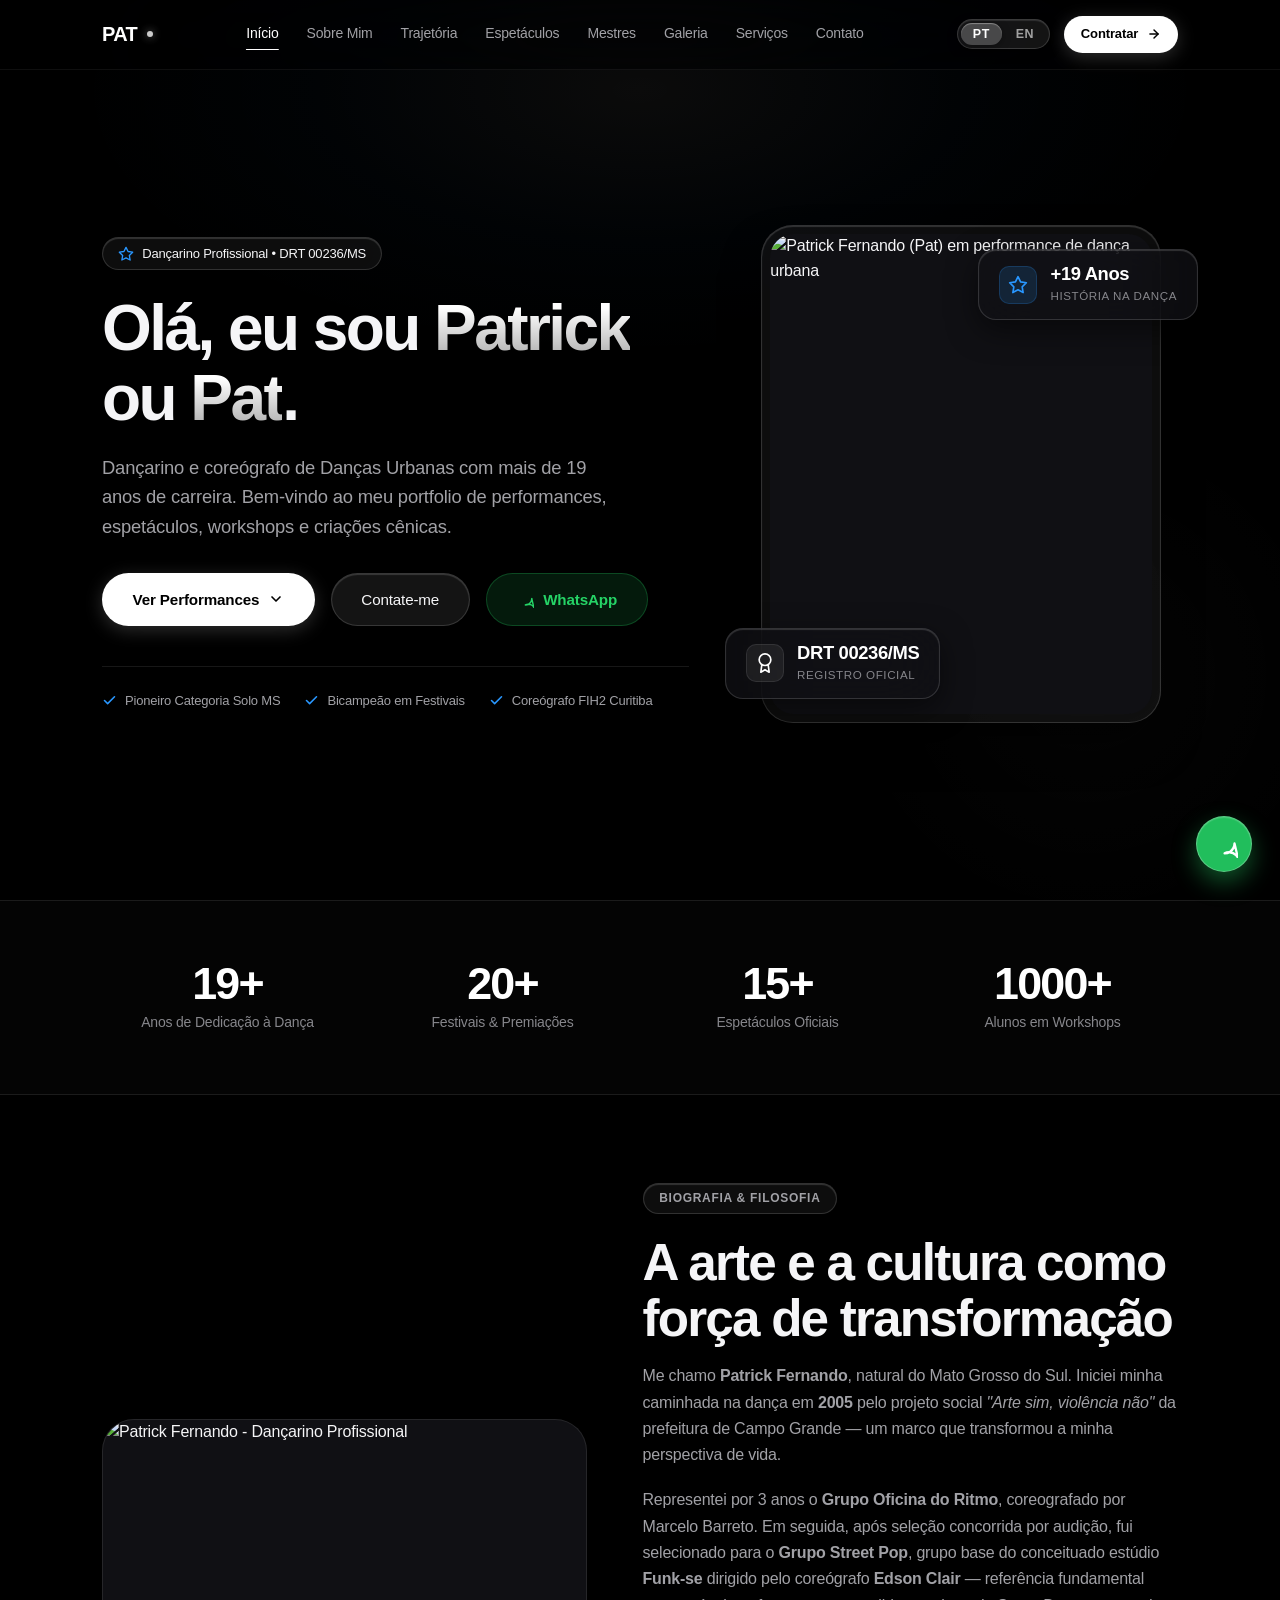
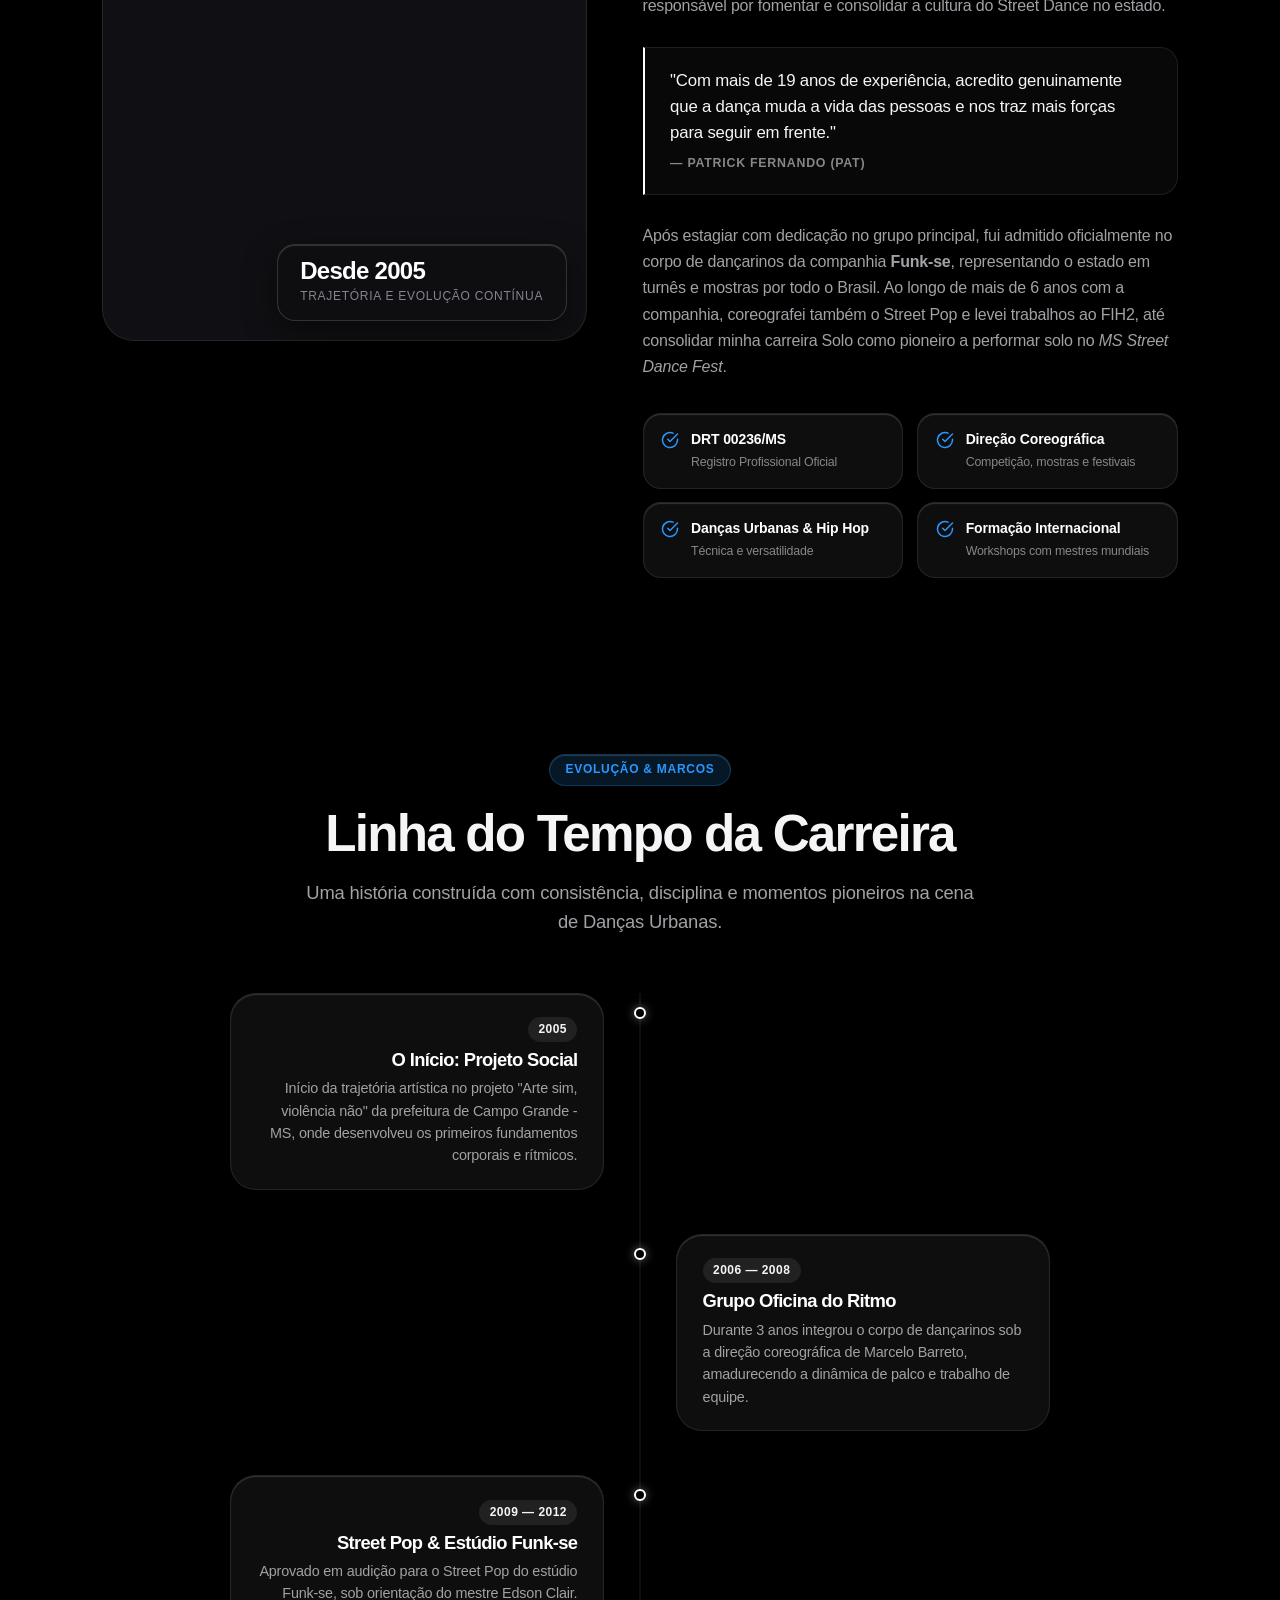
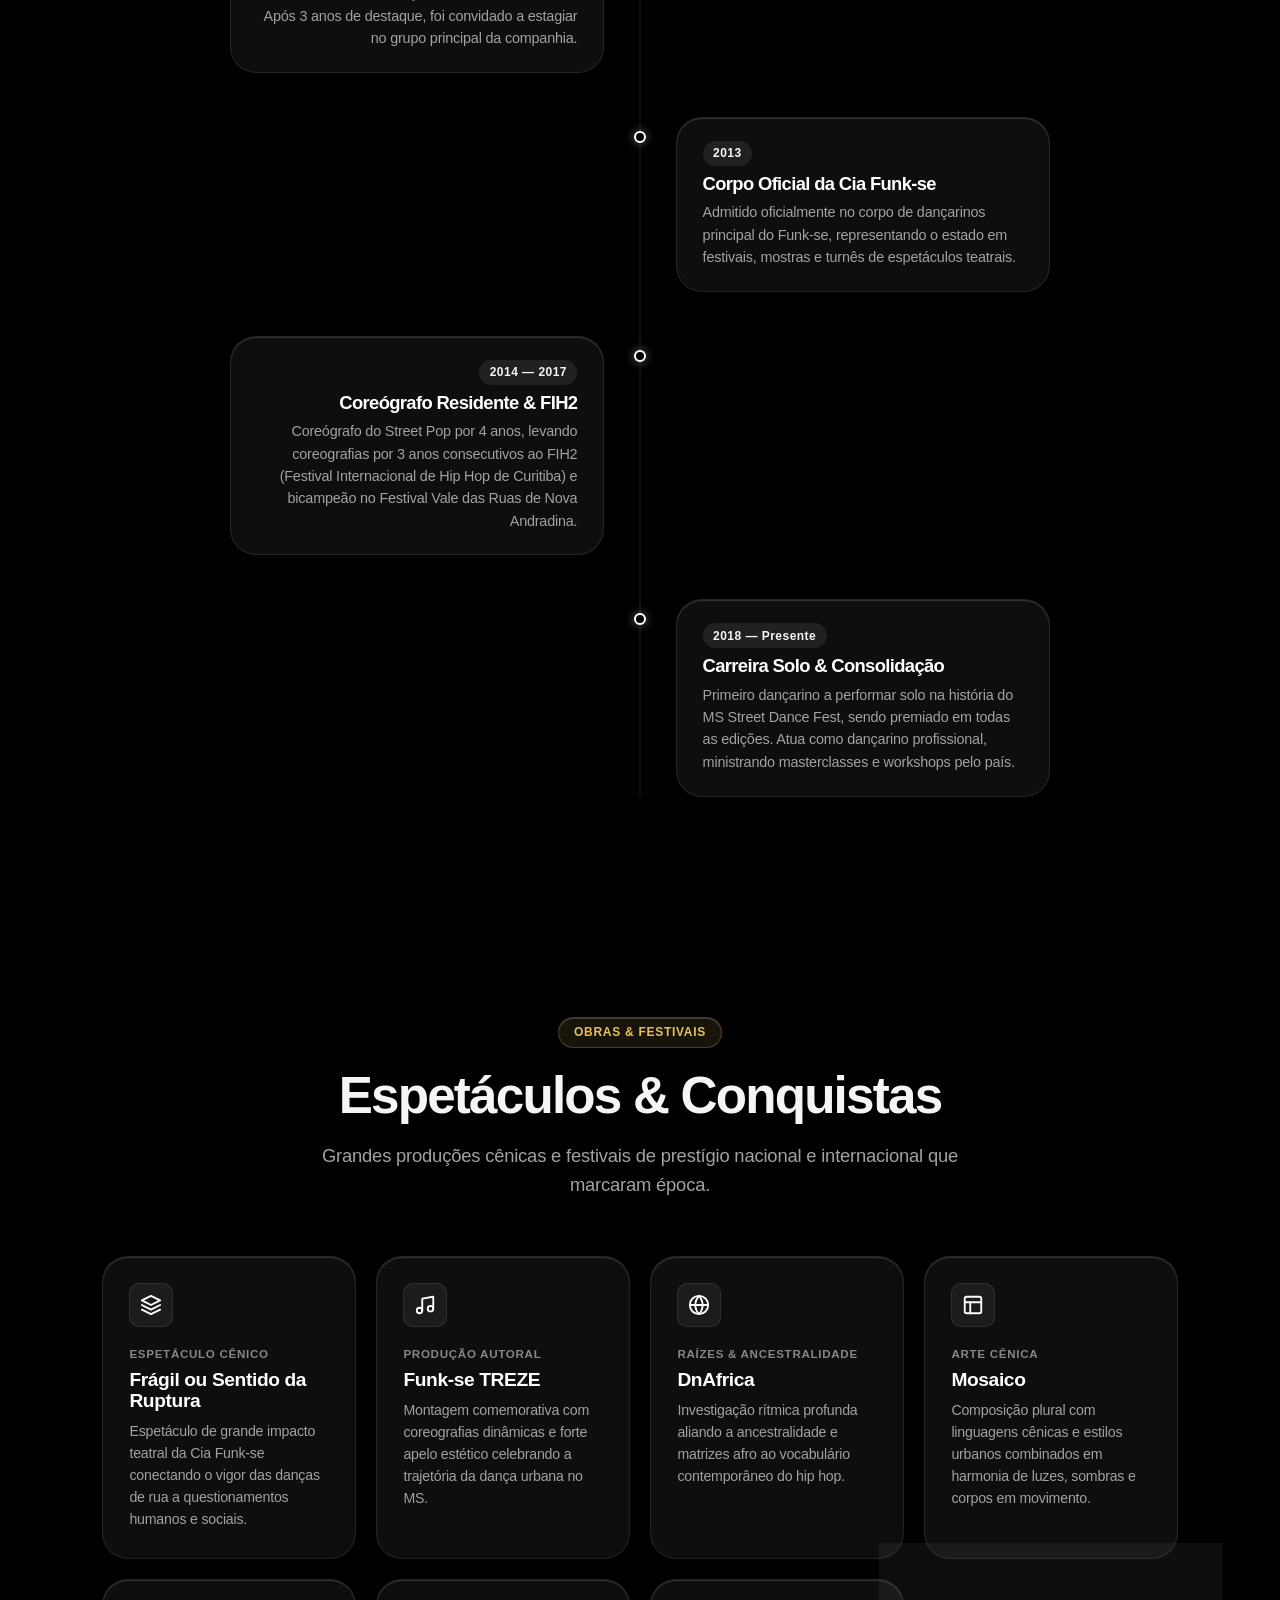
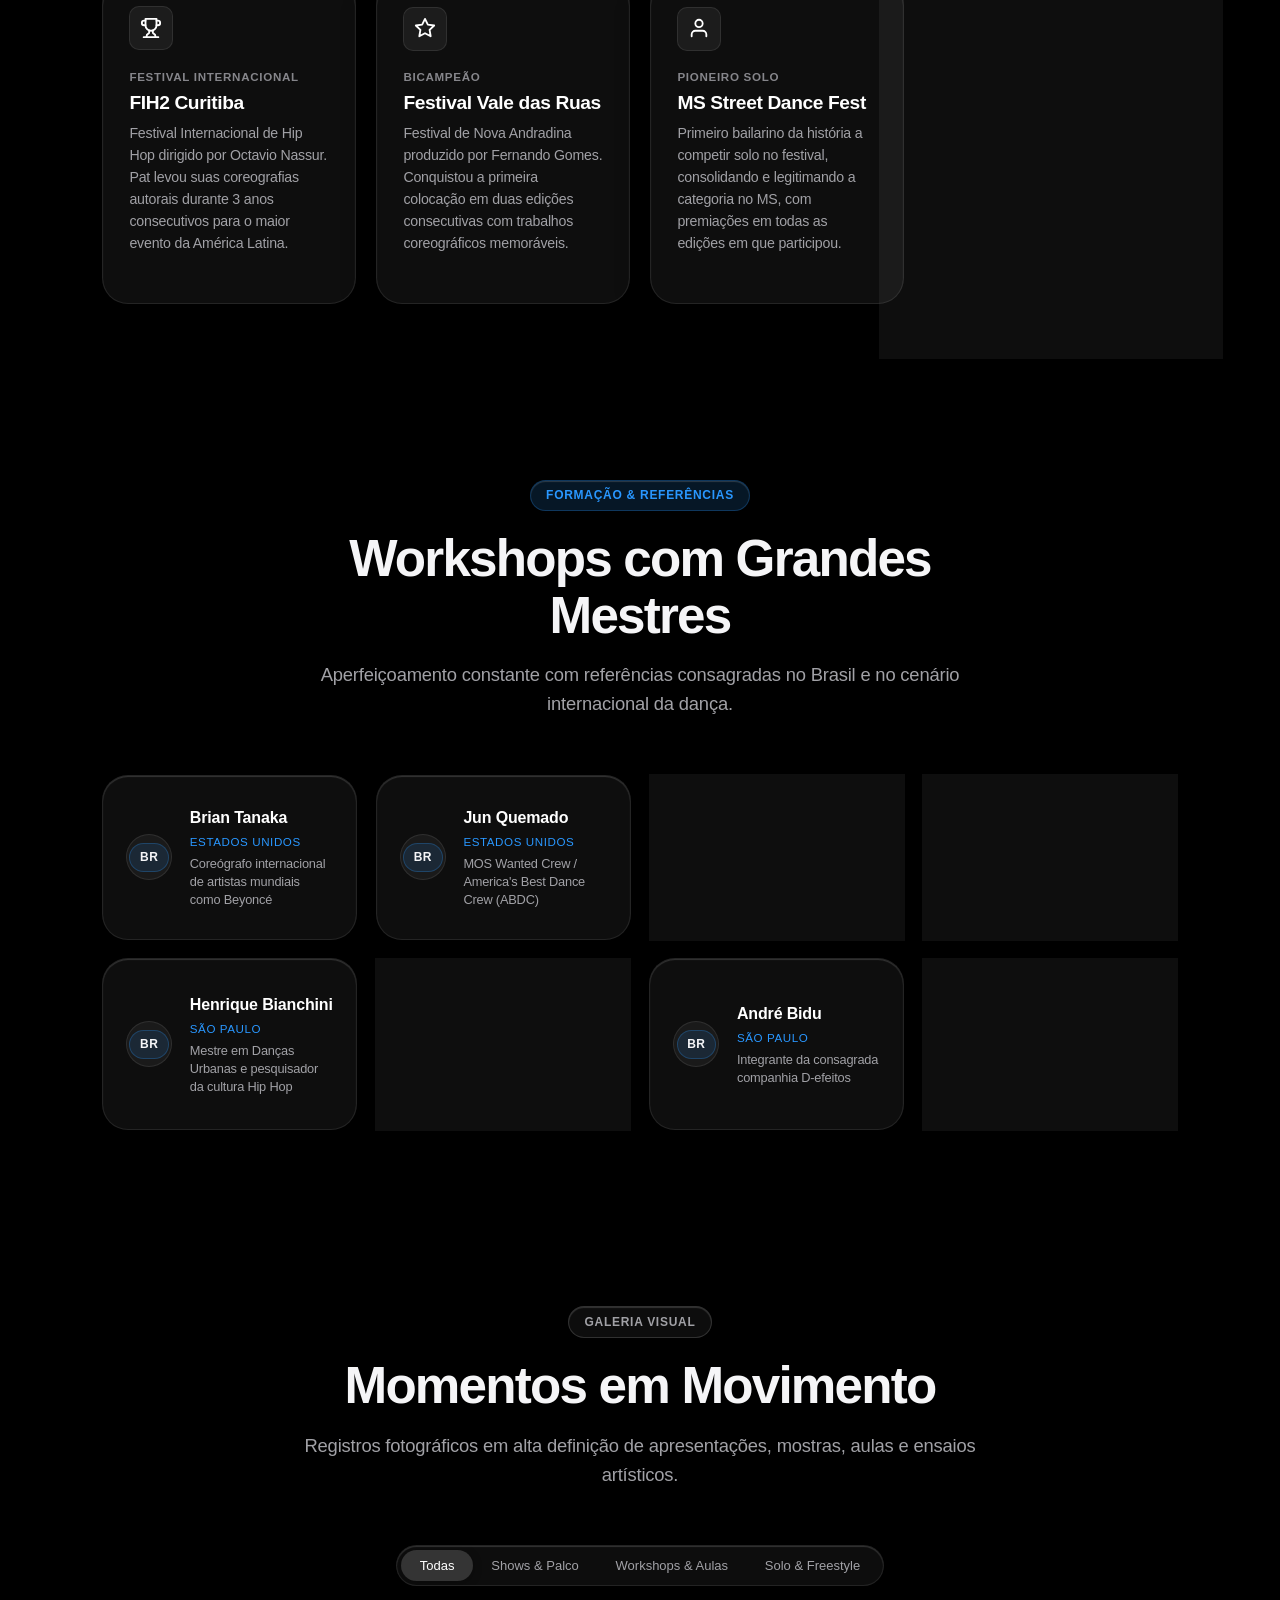
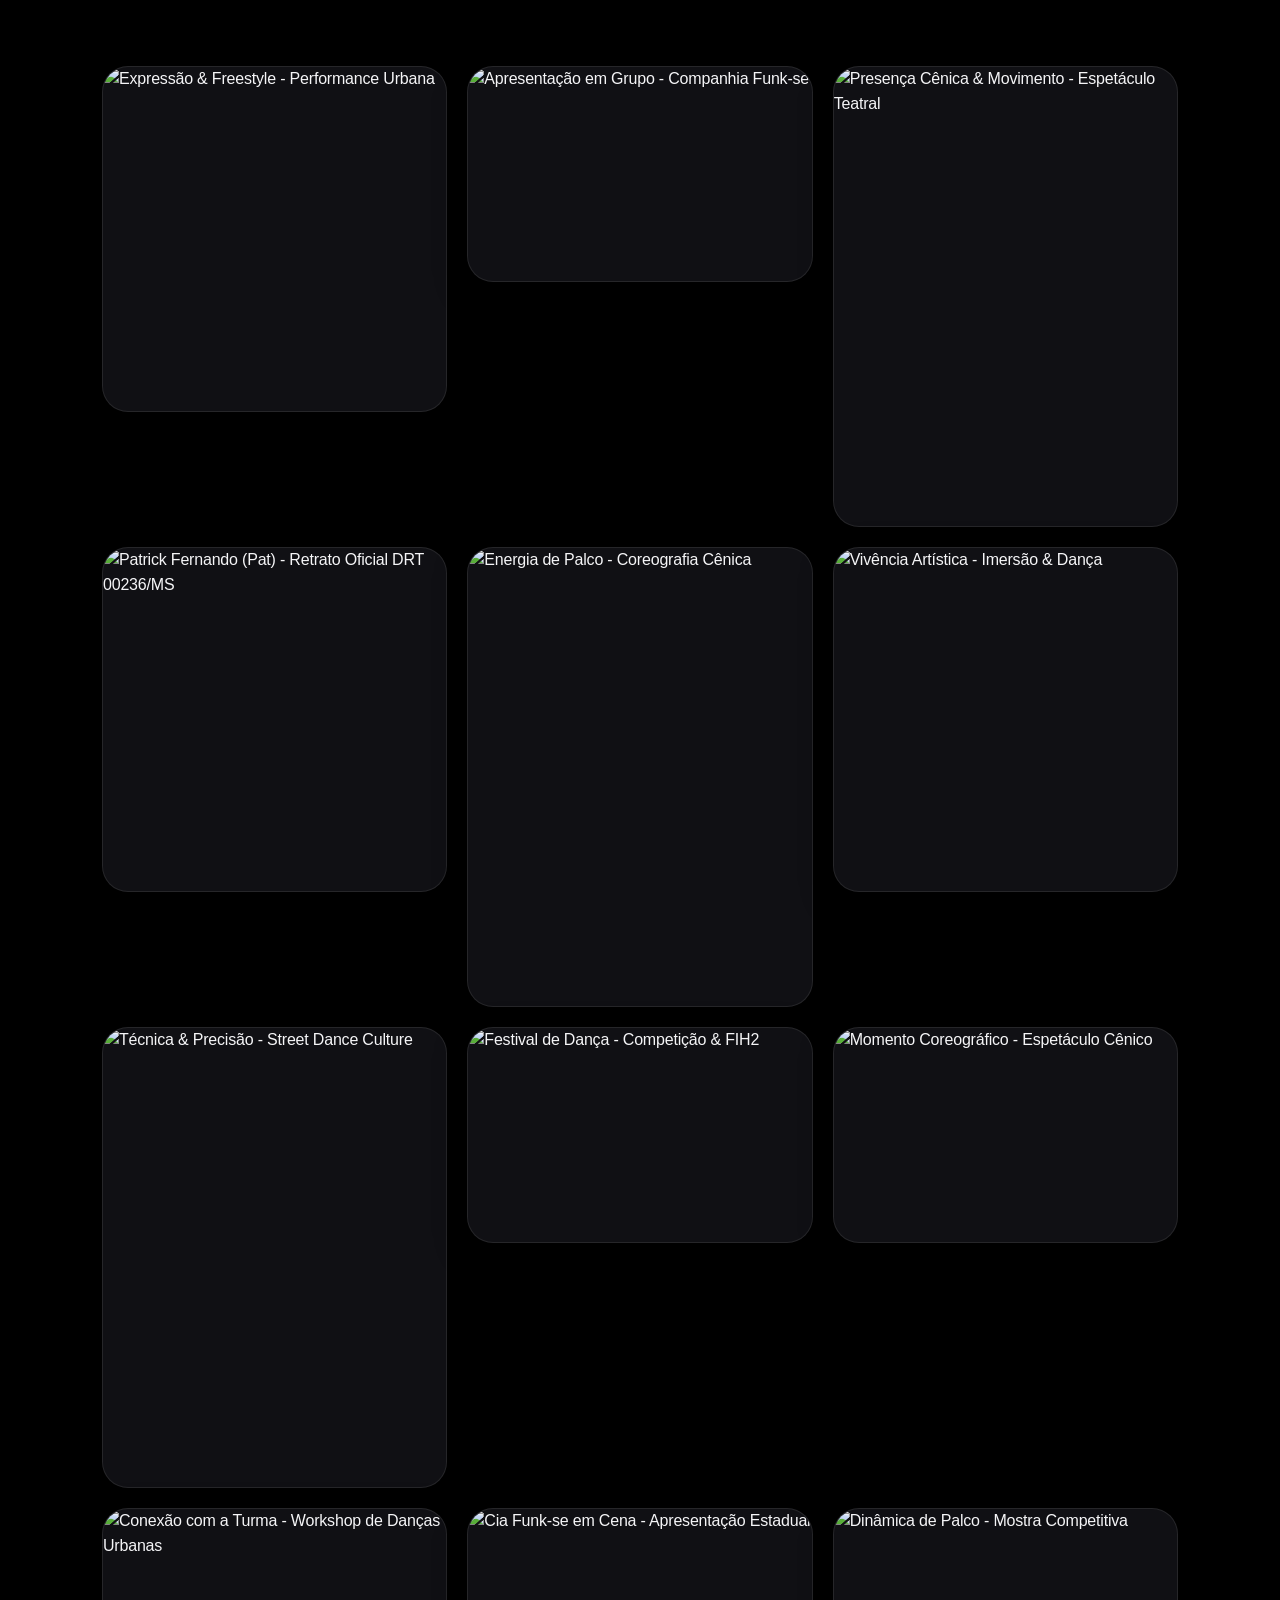
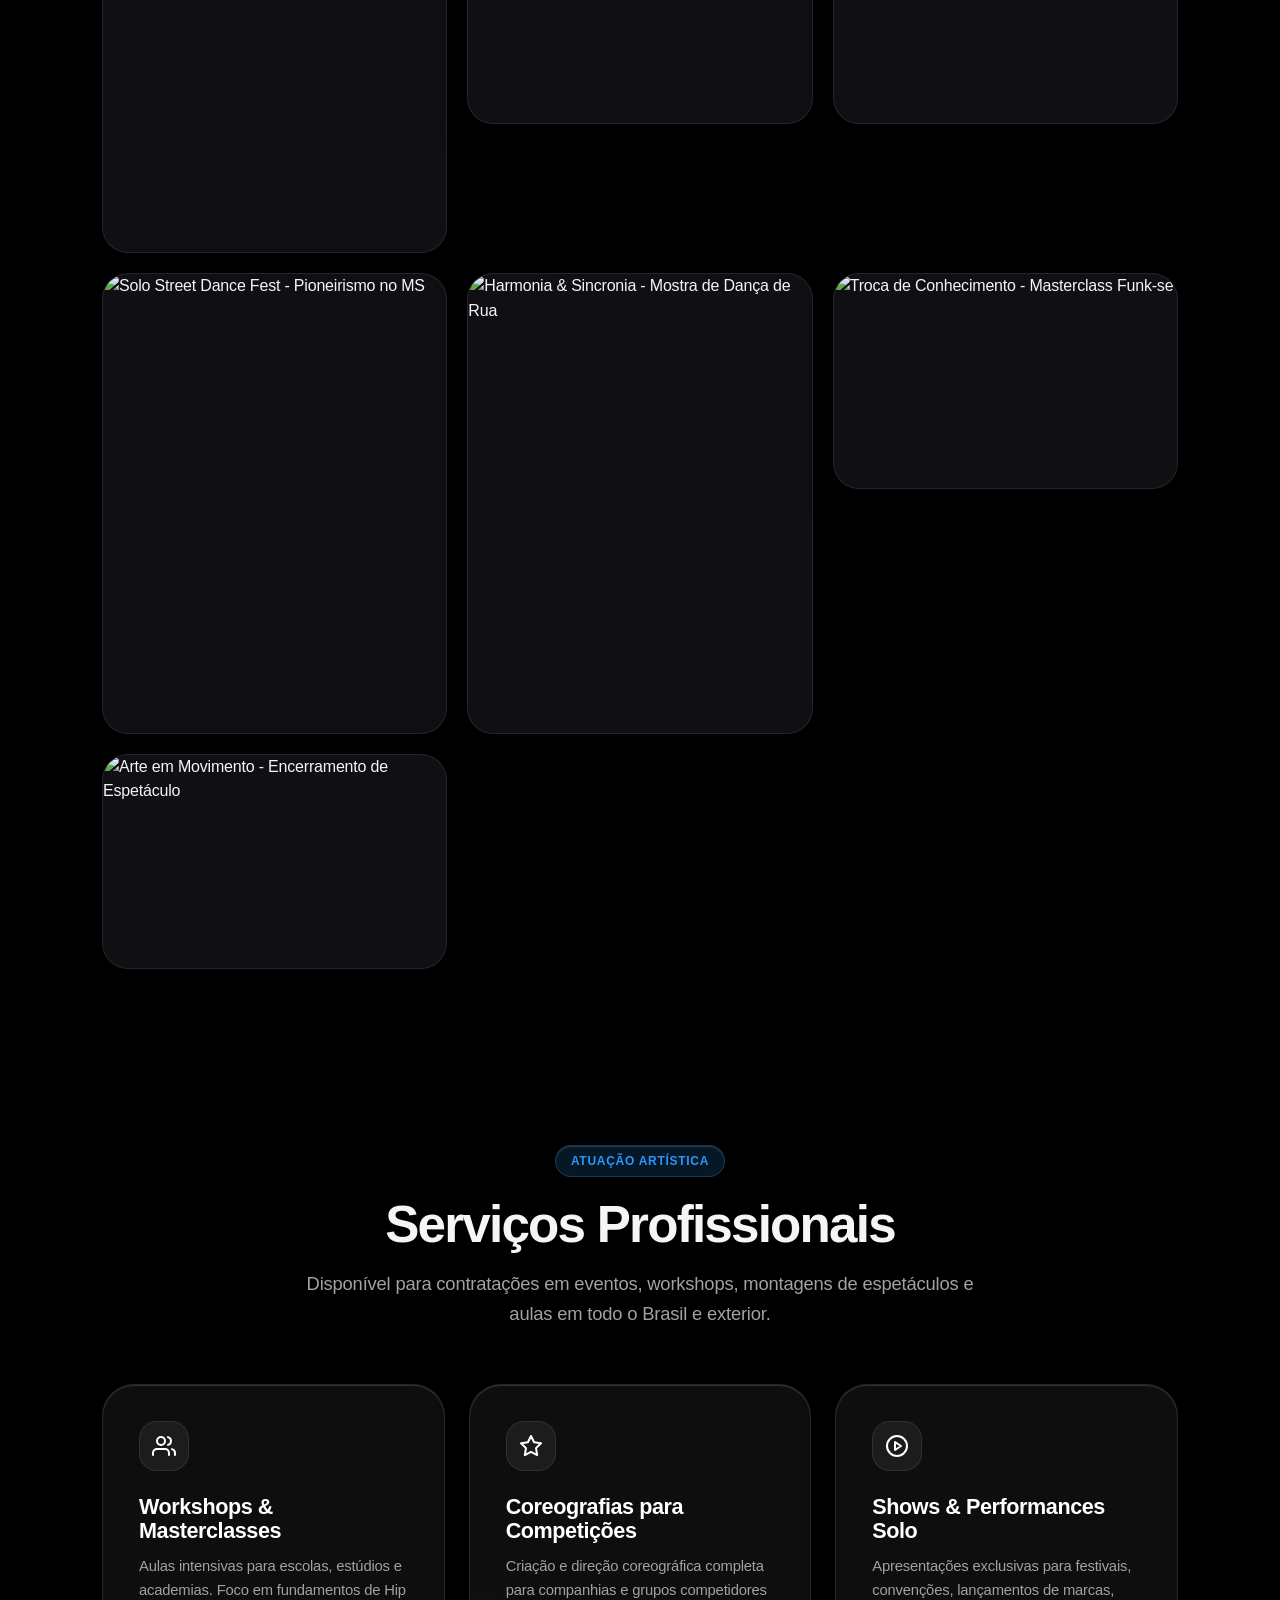
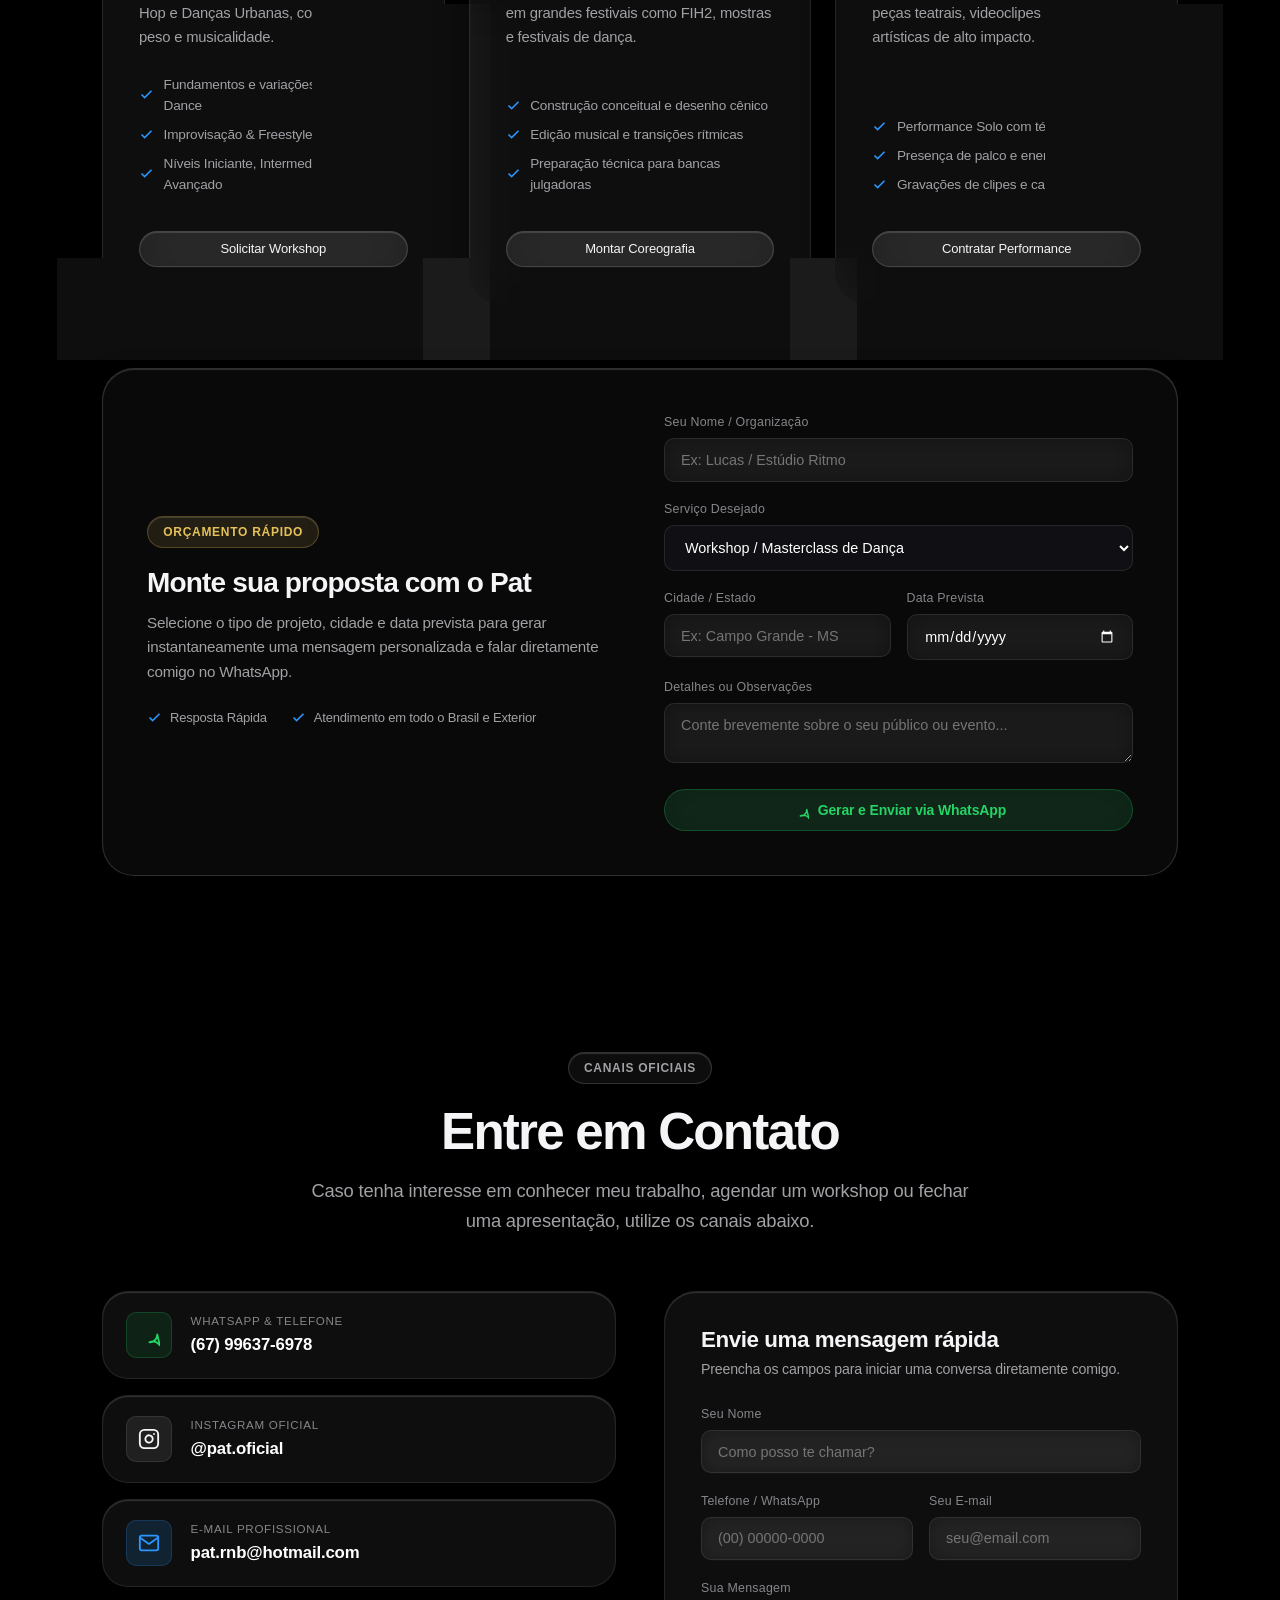
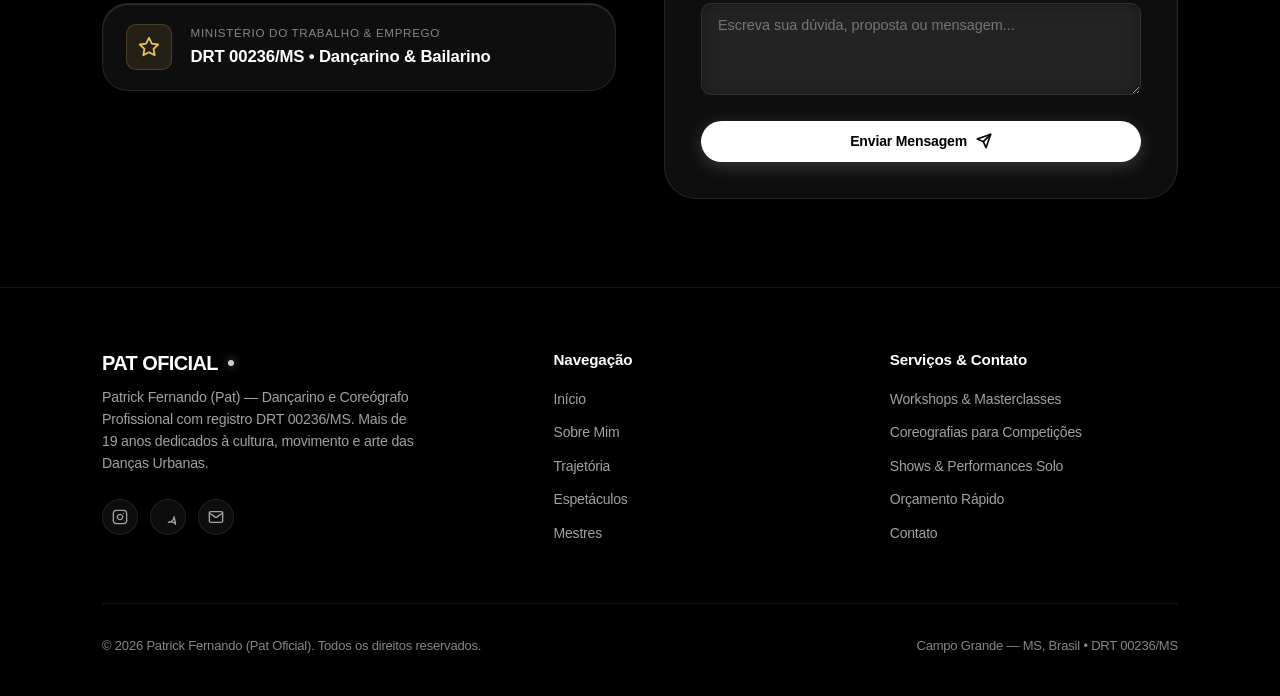
==== commit caa28aa2: "Add files via upload" ====
--- a/index.html
+++ b/index.html
@@ -1,27 +1,27 @@
-﻿<!DOCTYPE html>
+<!DOCTYPE html>
 <html lang="pt-BR">
 <head>
   <meta charset="UTF-8">
   <meta name="viewport" content="width=device-width, initial-scale=1.0, viewport-fit=cover">
   <meta http-equiv="X-UA-Compatible" content="IE=edge">
 
-  <title>Pat Oficial | DanÃ§arino e CoreÃ³grafo Profissional (DRT 00236/MS)</title>
-  <meta name="description" content="Portfolio oficial de Patrick Fernando (Pat), danÃ§arino profissional de DanÃ§as Urbanas, coreÃ³grafo e professor com mais de 19 anos de carreira. DRT 00236/MS. Shows, workshops e coreografias.">
-  <meta name="keywords" content="Patrick Fernando, Pat Oficial, danÃ§arino profissional, danÃ§as urbanas, street dance, hip hop, coreÃ³grafo, DRT 00236/MS, Campo Grande, Mato Grosso do Sul, Funk-se, FIH2, workshop de danÃ§a">
+  <title>Pat Oficial | Dançarino e Coreógrafo Profissional (DRT 00236/MS)</title>
+  <meta name="description" content="Portfolio oficial de Patrick Fernando (Pat), dançarino profissional de Danças Urbanas, coreógrafo e professor com mais de 19 anos de carreira. DRT 00236/MS. Shows, workshops e coreografias.">
+  <meta name="keywords" content="Patrick Fernando, Pat Oficial, dançarino profissional, danças urbanas, street dance, hip hop, coreógrafo, DRT 00236/MS, Campo Grande, Mato Grosso do Sul, Funk-se, FIH2, workshop de dança">
   <meta name="author" content="Patrick Fernando (Pat)">
   <meta name="robots" content="index, follow">
 
   <!-- Open Graph / Facebook / WhatsApp -->
   <meta property="og:type" content="website">
   <meta property="og:url" content="https://patiambr.github.io/patrickfernando/">
-  <meta property="og:title" content="Pat Oficial | DanÃ§arino e CoreÃ³grafo Profissional">
-  <meta property="og:description" content="Portfolio oficial de Patrick Fernando (Pat). DanÃ§arino profissional de DanÃ§as Urbanas - DRT 00236/MS. Mais de 19 anos de histÃ³ria, arte e movimento.">
+  <meta property="og:title" content="Pat Oficial | Dançarino e Coreógrafo Profissional">
+  <meta property="og:description" content="Portfolio oficial de Patrick Fernando (Pat). Dançarino profissional de Danças Urbanas - DRT 00236/MS. Mais de 19 anos de história, arte e movimento.">
   <meta property="og:image" content="https://b3af69cf3f.cbaul-cdnwnd.com/b118f29dd1d9cc011ce04ed74e3c83bf/200000003-b764bb764e/WhatsApp%20Image%202024-11-29%20at%2000.09.42.jpeg?ph=b3af69cf3f">
 
   <!-- Twitter Card -->
   <meta property="twitter:card" content="summary_large_image">
-  <meta property="twitter:title" content="Pat Oficial | DanÃ§arino e CoreÃ³grafo Profissional">
-  <meta property="twitter:description" content="DanÃ§arino Profissional de DanÃ§as Urbanas - DRT 00236/MS. Shows, espetÃ¡culos, workshops e direÃ§Ã£o coreogrÃ¡fica.">
+  <meta property="twitter:title" content="Pat Oficial | Dançarino e Coreógrafo Profissional">
+  <meta property="twitter:description" content="Dançarino Profissional de Danças Urbanas - DRT 00236/MS. Shows, espetáculos, workshops e direção coreográfica.">
   <meta property="twitter:image" content="https://b3af69cf3f.cbaul-cdnwnd.com/b118f29dd1d9cc011ce04ed74e3c83bf/200000003-b764bb764e/WhatsApp%20Image%202024-11-29%20at%2000.09.42.jpeg?ph=b3af69cf3f">
 
   <!-- Self-contained SVG Data URI Favicon -->
@@ -44,7 +44,7 @@
     "@type": "Person",
     "name": "Patrick Fernando (Pat)",
     "alternateName": "Pat Oficial",
-    "jobTitle": "DanÃ§arino Profissional e CoreÃ³grafo",
+    "jobTitle": "Dançarino Profissional e Coreógrafo",
     "identifier": "DRT 00236/MS",
     "url": "https://patiambr.github.io/patrickfernando/",
     "image": "https://b3af69cf3f.cbaul-cdnwnd.com/b118f29dd1d9cc011ce04ed74e3c83bf/200000000-5512355125/WhatsApp%20Image%202024-11-29%20at%2000.09.37.jpeg?ph=b3af69cf3f",
@@ -59,13 +59,13 @@
     "sameAs": [
       "https://www.instagram.com/pat.oficial"
     ],
-    "description": "DanÃ§arino e coreÃ³grafo profissional de danÃ§as urbanas registrado com DRT 00236/MS, com mais de 19 anos de carreira em palcos, espetÃ¡culos cÃªnicos, mostras e festivais internacionais como o FIH2."
+    "description": "Dançarino e coreógrafo profissional de danças urbanas registrado com DRT 00236/MS, com mais de 19 anos de carreira em palcos, espetáculos cênicos, mostras e festivais internacionais como o FIH2."
   }
   </script>
 
   <!-- Complete Inlined Apple Glassmorphism Stylesheet (100% Self-Contained) -->
   <style>/* ==========================================================================
-   PAT OFICIAL — APPLE GLASSMORPHISM DESIGN SYSTEM
+   PAT OFICIAL - APPLE GLASSMORPHISM DESIGN SYSTEM
    Ultra-Clean, Minimalist, VisionOS/macOS Inspired, 100% Fluid & Responsive
    ========================================================================== */
 
@@ -1977,7 +1977,67 @@
     grid-template-columns: 1fr;
   }
 }
-  </style>
+  
+/* Apple Glassmorphism Language Switcher */
+.lang-switch-wrap {
+  display: inline-flex;
+  align-items: center;
+  background: rgba(255, 255, 255, 0.08);
+  border: 1px solid rgba(255, 255, 255, 0.16);
+  border-radius: 980px;
+  padding: 3px;
+  box-shadow: inset 0 1px 1px rgba(255, 255, 255, 0.12), 0 4px 12px rgba(0, 0, 0, 0.35);
+  backdrop-filter: blur(20px);
+  -webkit-backdrop-filter: blur(20px);
+  gap: 2px;
+  user-select: none;
+}
+
+.lang-btn {
+  background: transparent;
+  border: none;
+  color: rgba(255, 255, 255, 0.6);
+  font-family: var(--font-system);
+  font-size: 0.78rem;
+  font-weight: 600;
+  letter-spacing: 0.04em;
+  padding: 0.3rem 0.75rem;
+  border-radius: 980px;
+  cursor: pointer;
+  transition: all 0.25s cubic-bezier(0.16, 1, 0.3, 1);
+  outline: none;
+  line-height: 1;
+}
+
+.lang-btn:hover {
+  color: #ffffff;
+  background: rgba(255, 255, 255, 0.08);
+}
+
+.lang-btn.active {
+  background: rgba(255, 255, 255, 0.22);
+  color: #ffffff;
+  box-shadow: 0 2px 8px rgba(0, 0, 0, 0.35), inset 0 1px 1px rgba(255, 255, 255, 0.35);
+}
+
+.lang-divider {
+  display: none;
+}
+
+.mentor-country-badge {
+  display: inline-flex;
+  align-items: center;
+  gap: 0.35rem;
+  font-size: 0.75rem;
+  font-weight: 600;
+  color: var(--accent-blue);
+  background: rgba(41, 151, 255, 0.12);
+  border: 1px solid rgba(41, 151, 255, 0.25);
+  padding: 0.25rem 0.6rem;
+  border-radius: 980px;
+  letter-spacing: 0.04em;
+}
+</style>
 </head>
 <body>
 
@@ -1990,29 +2050,36 @@
         <span>PAT</span><span class="brand-dot"></span>
       </a>
 
-      <nav aria-label="NavegaÃ§Ã£o do site">
+      <nav aria-label="Navegação do site">
         <ul class="nav-links" id="navLinks">
-          <li><a href="#inicio" class="nav-link active">InÃ­cio</a></li>
-          <li><a href="#sobre" class="nav-link">Sobre Mim</a></li>
-          <li><a href="#trajetoria" class="nav-link">TrajetÃ³ria</a></li>
-          <li><a href="#espetaculos" class="nav-link">EspetÃ¡culos</a></li>
-          <li><a href="#mestres" class="nav-link">Mestres</a></li>
-          <li><a href="#galeria" class="nav-link">Galeria</a></li>
-          <li><a href="#servicos" class="nav-link">ServiÃ§os</a></li>
-          <li><a href="#contato" class="nav-link">Contato</a></li>
+          <li><a href="#inicio" class="nav-link active" data-i18n="nav_home">Início</a></li>
+          <li><a href="#sobre" class="nav-link" data-i18n="nav_about">Sobre Mim</a></li>
+          <li><a href="#trajetoria" class="nav-link" data-i18n="nav_timeline">Trajetória</a></li>
+          <li><a href="#espetaculos" class="nav-link" data-i18n="nav_shows">Espetáculos</a></li>
+          <li><a href="#mestres" class="nav-link" data-i18n="nav_mentors">Mestres</a></li>
+          <li><a href="#galeria" class="nav-link" data-i18n="nav_gallery">Galeria</a></li>
+          <li><a href="#servicos" class="nav-link" data-i18n="nav_services">Serviços</a></li>
+          <li><a href="#contato" class="nav-link" data-i18n="nav_contact">Contato</a></li>
         </ul>
       </nav>
 
       <div class="nav-actions">
+        <!-- Language Switcher (PT / EN) -->
+        <div class="lang-switch-wrap" role="group" aria-label="Seletor de Idioma / Language Selector">
+          <button type="button" class="lang-btn active" data-lang="pt" aria-label="Português">PT</button>
+          <span class="lang-divider">/</span>
+          <button type="button" class="lang-btn" data-lang="en" aria-label="English">EN</button>
+        </div>
+
         <a href="#orcamento" class="btn btn-primary btn-sm">
-          <span>Contratar</span>
+          <span data-i18n="nav_hire">Contratar</span>
           <svg width="14" height="14" viewBox="0 0 24 24" fill="none" stroke="currentColor" stroke-width="2.5" stroke-linecap="round" stroke-linejoin="round">
             <line x1="5" y1="12" x2="19" y2="12"></line>
             <polyline points="12 5 19 12 12 19"></polyline>
           </svg>
         </a>
 
-        <button class="menu-toggle" id="menuToggle" aria-label="Abrir menu de navegaÃ§Ã£o" aria-expanded="false">
+        <button class="menu-toggle" id="menuToggle" aria-label="Abrir menu de navegação" aria-expanded="false">
           <svg width="22" height="22" viewBox="0 0 24 24" fill="none" stroke="currentColor" stroke-width="2" stroke-linecap="round" stroke-linejoin="round">
             <line x1="3" y1="12" x2="21" y2="12"></line>
             <line x1="3" y1="6" x2="21" y2="6"></line>
@@ -2033,30 +2100,30 @@
           <svg width="16" height="16" viewBox="0 0 24 24" fill="none" stroke="currentColor" stroke-width="2" stroke-linecap="round" stroke-linejoin="round">
             <path d="M12 2l3.09 6.26L22 9.27l-5 4.87 1.18 6.88L12 17.77l-6.18 3.25L7 14.14 2 9.27l6.91-1.01L12 2z"></path>
           </svg>
-          <span>DanÃ§arino Profissional â€¢ DRT 00236/MS</span>
+          <span data-i18n="hero_drt">Dançarino Profissional • DRT 00236/MS</span>
         </div>
 
         <h1 class="hero-title">
-          OlÃ¡, eu sou <span class="gradient-text">Patrick</span> ou <span class="gradient-text">Pat</span>.
+          <span data-i18n="hero_greeting">Olá, eu sou</span> <span class="gradient-text">Patrick</span> <span data-i18n="hero_or">ou</span> <span class="gradient-text">Pat</span>.
         </h1>
 
-        <p class="hero-description">
-          DanÃ§arino e coreÃ³grafo de <strong class="hero-highlight-tag">DanÃ§as Urbanas</strong> com mais de <strong class="hero-highlight-tag">19 anos de carreira</strong>. Bem-vindo ao meu portfolio de performances, espetÃ¡culos, workshops e criaÃ§Ãµes cÃªnicas.
+        <p class="hero-description" data-i18n="hero_desc">
+          Dançarino e coreógrafo de Danças Urbanas com mais de 19 anos de carreira. Bem-vindo ao meu portfolio de performances, espetáculos, workshops e criações cênicas.
         </p>
 
         <div class="hero-actions">
           <a href="#galeria" class="btn btn-primary btn-lg">
-            <span>Ver Performances</span>
+            <span data-i18n="hero_btn_perf">Ver Performances</span>
             <svg width="16" height="16" viewBox="0 0 24 24" fill="none" stroke="currentColor" stroke-width="2.5" stroke-linecap="round" stroke-linejoin="round">
               <polyline points="6 9 12 15 18 9"></polyline>
             </svg>
           </a>
           <a href="#contato" class="btn btn-secondary btn-lg">
-            <span>Contate-me</span>
+            <span data-i18n="hero_btn_contact">Contate-me</span>
           </a>
-          <a href="https://wa.me/5567996376978?text=OlÃ¡%20Pat!%20Gostaria%20de%20saber%20mais%20sobre%20seus%20trabalhos%20de%20danÃ§a." target="_blank" rel="noopener" class="btn btn-whatsapp btn-lg">
+          <a href="https://wa.me/5567996376978?text=Olá%20Pat!%20Gostaria%20de%20saber%20mais%20sobre%20seus%20trabalhos%20de%20dança." target="_blank" rel="noopener" class="btn btn-whatsapp btn-lg">
             <svg width="18" height="18" viewBox="0 0 24 24" fill="none" stroke="currentColor" stroke-width="2" stroke-linecap="round" stroke-linejoin="round">
-              <path d="M21 11.5a8.38 8.38 0 0 1-.9 3.8 8.5 8.5 0 0 1-7.6 4.7 8.38 8.38 0 0 1-3.8-.9L3 21l1.9-5.7a8.38 8.38 0 0 1-.9-3.8 8.5 8.5 0 0 1 4.7-7.6 8.38 8.38 0 0 1 3.8-.9h.5a8.48 8.48 0 0 1 8 8v.5z"></path>
+              <path d="M21 11.5a8.38 8.38 0 0 1-.9 3.8 8.5 8.5 0 0 1-7.6 4.7 8.38 8.38 0 0 1 3.8-.9h.5a8.48 8.48 0 0 1 8 8v.5z"></path>
             </svg>
             <span>WhatsApp</span>
           </a>
@@ -2065,22 +2132,22 @@
         <div class="hero-highlights-strip">
           <div class="hero-highlight-item">
             <svg width="15" height="15" viewBox="0 0 24 24" fill="none" stroke="currentColor" stroke-width="2.5" stroke-linecap="round" stroke-linejoin="round"><polyline points="20 6 9 17 4 12"></polyline></svg>
-            <span>Pioneiro Categoria Solo MS</span>
+            <span data-i18n="hero_hl1">Pioneiro Categoria Solo MS</span>
           </div>
           <div class="hero-highlight-item">
             <svg width="15" height="15" viewBox="0 0 24 24" fill="none" stroke="currentColor" stroke-width="2.5" stroke-linecap="round" stroke-linejoin="round"><polyline points="20 6 9 17 4 12"></polyline></svg>
-            <span>BicampeÃ£o em Festivais</span>
+            <span data-i18n="hero_hl2">Bicampeão em Festivais</span>
           </div>
           <div class="hero-highlight-item">
             <svg width="15" height="15" viewBox="0 0 24 24" fill="none" stroke="currentColor" stroke-width="2.5" stroke-linecap="round" stroke-linejoin="round"><polyline points="20 6 9 17 4 12"></polyline></svg>
-            <span>CoreÃ³grafo FIH2 Curitiba</span>
+            <span data-i18n="hero_hl3">Coreógrafo FIH2 Curitiba</span>
           </div>
         </div>
       </div>
 
       <div class="hero-visual fade-up">
         <div class="hero-image-wrapper">
-          <img src="https://b3af69cf3f.cbaul-cdnwnd.com/b118f29dd1d9cc011ce04ed74e3c83bf/200000003-b764bb764e/WhatsApp%20Image%202024-11-29%20at%2000.09.42.jpeg?ph=b3af69cf3f" alt="Patrick Fernando (Pat) em performance de danÃ§a urbana" class="hero-image">
+          <img src="https://b3af69cf3f.cbaul-cdnwnd.com/b118f29dd1d9cc011ce04ed74e3c83bf/200000003-b764bb764e/WhatsApp%20Image%202024-11-29%20at%2000.09.42.jpeg?ph=b3af69cf3f" alt="Patrick Fernando (Pat) em performance de dança urbana" class="hero-image">
         </div>
 
         <div class="floating-stat-card">
@@ -2092,7 +2159,7 @@
           </div>
           <div class="stat-info">
             <div class="stat-num">DRT 00236/MS</div>
-            <div class="stat-lbl">Registro Oficial</div>
+            <div class="stat-lbl" data-i18n="hero_fstat1_lbl">Registro Oficial</div>
           </div>
         </div>
 
@@ -2104,7 +2171,7 @@
           </div>
           <div class="stat-info">
             <div class="stat-num">+19 Anos</div>
-            <div class="stat-lbl">HistÃ³ria na DanÃ§a</div>
+            <div class="stat-lbl" data-i18n="hero_fstat2_lbl">História na Dança</div>
           </div>
         </div>
       </div>
@@ -2119,19 +2186,19 @@
       <div class="stats-grid">
         <div class="counter-card">
           <div class="counter-number" data-target="19" data-suffix="+">19+</div>
-          <div class="counter-label">Anos de DedicaÃ§Ã£o Ã  DanÃ§a</div>
+          <div class="counter-label" data-i18n="stat_1">Anos de Dedicação à Dança</div>
         </div>
         <div class="counter-card">
           <div class="counter-number" data-target="20" data-suffix="+">20+</div>
-          <div class="counter-label">Festivais & PremiaÃ§Ãµes</div>
+          <div class="counter-label" data-i18n="stat_2">Festivais & Premiações</div>
         </div>
         <div class="counter-card">
           <div class="counter-number" data-target="15" data-suffix="+">15+</div>
-          <div class="counter-label">EspetÃ¡culos Oficiais</div>
+          <div class="counter-label" data-i18n="stat_3">Espetáculos Oficiais</div>
         </div>
         <div class="counter-card">
           <div class="counter-number" data-target="1000" data-suffix="+">1.000+</div>
-          <div class="counter-label">Alunos em Workshops</div>
+          <div class="counter-label" data-i18n="stat_4">Alunos em Workshops</div>
         </div>
       </div>
     </div>
@@ -2145,35 +2212,35 @@
       <div class="about-grid">
         <div class="about-visual fade-up">
           <div class="about-main-image-wrap">
-            <img src="https://b3af69cf3f.cbaul-cdnwnd.com/b118f29dd1d9cc011ce04ed74e3c83bf/200000000-5512355125/WhatsApp%20Image%202024-11-29%20at%2000.09.37.jpeg?ph=b3af69cf3f" alt="Patrick Fernando - DanÃ§arino Profissional" class="about-main-image" loading="lazy">
+            <img src="https://b3af69cf3f.cbaul-cdnwnd.com/b118f29dd1d9cc011ce04ed74e3c83bf/200000000-5512355125/WhatsApp%20Image%202024-11-29%20at%2000.09.37.jpeg?ph=b3af69cf3f" alt="Patrick Fernando - Dançarino Profissional" class="about-main-image" loading="lazy">
           </div>
           <div class="about-experience-pill">
-            <div class="exp-year">Desde 2005</div>
-            <div class="exp-text">TrajetÃ³ria e EvoluÃ§Ã£o ContÃ­nua</div>
+            <div class="exp-year" data-i18n="about_exp_year">Desde 2005</div>
+            <div class="exp-text" data-i18n="about_exp_text">Trajetória e Evolução Contínua</div>
           </div>
         </div>
 
         <div class="about-content fade-up">
-          <div class="section-badge">Biografia & Filosofia</div>
-          <h2 class="section-title">A arte e a cultura como forÃ§a de transformaÃ§Ã£o</h2>
-
-          <p>
-            Me chamo <strong>Patrick Fernando</strong>, natural do Mato Grosso do Sul. Iniciei minha caminhada na danÃ§a em <strong>2005</strong> pelo projeto social <em>"Arte sim, violÃªncia nÃ£o"</em> da prefeitura de Campo Grande â€” um marco que transformou a minha perspectiva de vida.
+          <div class="section-badge" data-i18n="about_badge">Biografia & Filosofia</div>
+          <h2 class="section-title" data-i18n="about_title">A arte e a cultura como força de transformação</h2>
+
+          <p data-i18n="about_p1">
+            Me chamo <strong>Patrick Fernando</strong>, natural do Mato Grosso do Sul. Iniciei minha caminhada na dança em <strong>2005</strong> pelo projeto social <em>"Arte sim, violência não"</em> da prefeitura de Campo Grande — um marco que transformou a minha perspectiva de vida.
           </p>
 
-          <p>
-            Representei por 3 anos o <strong>Grupo Oficina do Ritmo</strong>, coreografado por Marcelo Barreto. Em seguida, apÃ³s seleÃ§Ã£o concorrida por audiÃ§Ã£o, fui selecionado para o <strong>Grupo Street Pop</strong>, grupo base do conceituado estÃºdio <strong>Funk-se</strong> dirigido pelo coreÃ³grafo <strong>Edson Clair</strong> â€” referÃªncia fundamental responsÃ¡vel por fomentar e consolidar a cultura do Street Dance no estado.
+          <p data-i18n="about_p2">
+            Representei por 3 anos o <strong>Grupo Oficina do Ritmo</strong>, coreografado por Marcelo Barreto. Em seguida, após seleção concorrida por audição, fui selecionado para o <strong>Grupo Street Pop</strong>, grupo base do conceituado estúdio <strong>Funk-se</strong> dirigido pelo coreógrafo <strong>Edson Clair</strong> — referência fundamental responsável por fomentar e consolidar a cultura do Street Dance no estado.
           </p>
 
           <div class="quote-box">
-            <blockquote>
-              "Com mais de 19 anos de experiÃªncia, acredito genuinamente que a danÃ§a muda a vida das pessoas e nos traz mais forÃ§as para seguir em frente."
+            <blockquote data-i18n="about_quote">
+              "Com mais de 19 anos de experiência, acredito genuinamente que a dança muda a vida das pessoas e nos traz mais forças para seguir em frente."
             </blockquote>
-            <cite>â€” Patrick Fernando (Pat)</cite>
-          </div>
-
-          <p>
-            ApÃ³s estagiar com dedicaÃ§Ã£o no grupo principal, fui admitido oficialmente no corpo de danÃ§arinos da companhia <strong>Funk-se</strong>, representando o estado em turnÃªs e mostras por todo o Brasil. Ao longo de mais de 6 anos com a companhia, coreografei tambÃ©m o Street Pop e levei trabalhos ao FIH2, atÃ© consolidar minha carreira Solo como pioneiro a performar solo no <em>MS Street Dance Fest</em>.
+            <cite>— Patrick Fernando (Pat)</cite>
+          </div>
+
+          <p data-i18n="about_p3">
+            Após estagiar com dedicação no grupo principal, fui admitido oficialmente no corpo de dançarinos da companhia <strong>Funk-se</strong>, representando o estado em turnês e mostras por todo o Brasil. Ao longo de mais de 6 anos com a companhia, coreografei também o Street Pop e levei trabalhos ao FIH2, até consolidar minha carreira Solo como pioneiro a performar solo no <em>MS Street Dance Fest</em>.
           </p>
 
           <div class="key-credentials">
@@ -2181,28 +2248,28 @@
               <svg width="18" height="18" viewBox="0 0 24 24" fill="none" stroke="currentColor" stroke-width="2" stroke-linecap="round" stroke-linejoin="round"><path d="M22 11.08V12a10 10 0 1 1-5.93-9.14"></path><polyline points="22 4 12 14.01 9 11.01"></polyline></svg>
               <div>
                 <div class="cred-title">DRT 00236/MS</div>
-                <div class="cred-desc">Registro Profissional Oficial</div>
+                <div class="cred-desc" data-i18n="cred_1_desc">Registro Profissional Oficial</div>
               </div>
             </div>
             <div class="credential-item">
               <svg width="18" height="18" viewBox="0 0 24 24" fill="none" stroke="currentColor" stroke-width="2" stroke-linecap="round" stroke-linejoin="round"><path d="M22 11.08V12a10 10 0 1 1-5.93-9.14"></path><polyline points="22 4 12 14.01 9 11.01"></polyline></svg>
               <div>
-                <div class="cred-title">DireÃ§Ã£o CoreogrÃ¡fica</div>
-                <div class="cred-desc">CompetiÃ§Ã£o, mostras e festivais</div>
+                <div class="cred-title" data-i18n="cred_2_title">Direção Coreográfica</div>
+                <div class="cred-desc" data-i18n="cred_2_desc">Competição, mostras e festivais</div>
               </div>
             </div>
             <div class="credential-item">
               <svg width="18" height="18" viewBox="0 0 24 24" fill="none" stroke="currentColor" stroke-width="2" stroke-linecap="round" stroke-linejoin="round"><path d="M22 11.08V12a10 10 0 1 1-5.93-9.14"></path><polyline points="22 4 12 14.01 9 11.01"></polyline></svg>
               <div>
-                <div class="cred-title">DanÃ§as Urbanas & Hip Hop</div>
-                <div class="cred-desc">TÃ©cnica e versatilidade</div>
+                <div class="cred-title" data-i18n="cred_3_title">Danças Urbanas & Hip Hop</div>
+                <div class="cred-desc" data-i18n="cred_3_desc">Técnica e versatilidade</div>
               </div>
             </div>
             <div class="credential-item">
               <svg width="18" height="18" viewBox="0 0 24 24" fill="none" stroke="currentColor" stroke-width="2" stroke-linecap="round" stroke-linejoin="round"><path d="M22 11.08V12a10 10 0 1 1-5.93-9.14"></path><polyline points="22 4 12 14.01 9 11.01"></polyline></svg>
               <div>
-                <div class="cred-title">FormaÃ§Ã£o Internacional</div>
-                <div class="cred-desc">Workshops com mestres mundiais</div>
+                <div class="cred-title" data-i18n="cred_4_title">Formação Internacional</div>
+                <div class="cred-desc" data-i18n="cred_4_desc">Workshops com mestres mundiais</div>
               </div>
             </div>
           </div>
@@ -2217,9 +2284,9 @@
   <section class="timeline-section" id="trajetoria">
     <div class="container">
       <div class="section-header fade-up">
-        <div class="section-badge blue">EvoluÃ§Ã£o & Marcos</div>
-        <h2 class="section-title">Linha do Tempo da Carreira</h2>
-        <p class="section-subtitle">Uma histÃ³ria construÃ­da com consistÃªncia, disciplina e momentos pioneiros na cena de DanÃ§as Urbanas.</p>
+        <div class="section-badge blue" data-i18n="timeline_badge">Evolução & Marcos</div>
+        <h2 class="section-title" data-i18n="timeline_title">Linha do Tempo da Carreira</h2>
+        <p class="section-subtitle" data-i18n="timeline_subtitle">Uma história construída com consistência, disciplina e momentos pioneiros na cena de Danças Urbanas.</p>
       </div>
 
       <div class="timeline">
@@ -2227,26 +2294,26 @@
           <div class="timeline-dot"></div>
           <div class="timeline-card">
             <span class="timeline-year">2005</span>
-            <h3 class="timeline-title">O InÃ­cio: Projeto Social</h3>
-            <p class="timeline-text">InÃ­cio da trajetÃ³ria artÃ­stica no projeto <em>"Arte sim, violÃªncia nÃ£o"</em> da prefeitura de Campo Grande - MS, onde desenvolveu os primeiros fundamentos corporais e rÃ­tmicos.</p>
+            <h3 class="timeline-title" data-i18n="t1_title">O Início: Projeto Social</h3>
+            <p class="timeline-text" data-i18n="t1_desc">Início da trajetória artística no projeto "Arte sim, violência não" da prefeitura de Campo Grande - MS, onde desenvolveu os primeiros fundamentos corporais e rítmicos.</p>
           </div>
         </div>
 
         <div class="timeline-item fade-up">
           <div class="timeline-dot"></div>
           <div class="timeline-card">
-            <span class="timeline-year">2006 â€” 2008</span>
-            <h3 class="timeline-title">Grupo Oficina do Ritmo</h3>
-            <p class="timeline-text">Durante 3 anos integrou o corpo de danÃ§arinos sob a direÃ§Ã£o coreogrÃ¡fica de Marcelo Barreto, amadurecendo a dinÃ¢mica de palco e trabalho de equipe.</p>
+            <span class="timeline-year">2006 — 2008</span>
+            <h3 class="timeline-title" data-i18n="t2_title">Grupo Oficina do Ritmo</h3>
+            <p class="timeline-text" data-i18n="t2_desc">Durante 3 anos integrou o corpo de dançarinos sob a direção coreográfica de Marcelo Barreto, amadurecendo a dinâmica de palco e trabalho de equipe.</p>
           </div>
         </div>
 
         <div class="timeline-item fade-up">
           <div class="timeline-dot"></div>
           <div class="timeline-card">
-            <span class="timeline-year">2009 â€” 2012</span>
-            <h3 class="timeline-title">Street Pop & EstÃºdio Funk-se</h3>
-            <p class="timeline-text">Aprovado em audiÃ§Ã£o para o Street Pop do estÃºdio Funk-se, sob orientaÃ§Ã£o do mestre Edson Clair. ApÃ³s 3 anos de destaque, foi convidado a estagiar no grupo principal da companhia.</p>
+            <span class="timeline-year">2009 — 2012</span>
+            <h3 class="timeline-title" data-i18n="t3_title">Street Pop & Estúdio Funk-se</h3>
+            <p class="timeline-text" data-i18n="t3_desc">Aprovado em audição para o Street Pop do estúdio Funk-se, sob orientação do mestre Edson Clair. Após 3 anos de destaque, foi convidado a estagiar no grupo principal da companhia.</p>
           </div>
         </div>
 
@@ -2254,26 +2321,26 @@
           <div class="timeline-dot"></div>
           <div class="timeline-card">
             <span class="timeline-year">2013</span>
-            <h3 class="timeline-title">Corpo Oficial da Cia Funk-se</h3>
-            <p class="timeline-text">Admitido oficialmente no corpo de danÃ§arinos principal do Funk-se, representando o estado em festivais, mostras e turnÃªs de espetÃ¡culos teatrais.</p>
+            <h3 class="timeline-title" data-i18n="t4_title">Corpo Oficial da Cia Funk-se</h3>
+            <p class="timeline-text" data-i18n="t4_desc">Admitido oficialmente no corpo de dançarinos principal do Funk-se, representando o estado em festivais, mostras e turnês de espetáculos teatrais.</p>
           </div>
         </div>
 
         <div class="timeline-item fade-up">
           <div class="timeline-dot"></div>
           <div class="timeline-card">
-            <span class="timeline-year">2014 â€” 2017</span>
-            <h3 class="timeline-title">CoreÃ³grafo Residente & FIH2</h3>
-            <p class="timeline-text">CoreÃ³grafo do Street Pop por 4 anos, levando coreografias por 3 anos consecutivos ao <strong>FIH2 (Festival Internacional de Hip Hop de Curitiba)</strong> e bicampeÃ£o no Festival Vale das Ruas de Nova Andradina.</p>
+            <span class="timeline-year">2014 — 2017</span>
+            <h3 class="timeline-title" data-i18n="t5_title">Coreógrafo Residente & FIH2</h3>
+            <p class="timeline-text" data-i18n="t5_desc">Coreógrafo do Street Pop por 4 anos, levando coreografias por 3 anos consecutivos ao FIH2 (Festival Internacional de Hip Hop de Curitiba) e bicampeão no Festival Vale das Ruas de Nova Andradina.</p>
           </div>
         </div>
 
         <div class="timeline-item fade-up">
           <div class="timeline-dot"></div>
           <div class="timeline-card">
-            <span class="timeline-year">2018 â€” Presente</span>
-            <h3 class="timeline-title">Carreira Solo & ConsolidaÃ§Ã£o</h3>
-            <p class="timeline-text">Primeiro danÃ§arino a performar solo na histÃ³ria do <em>MS Street Dance Fest</em>, sendo premiado em todas as ediÃ§Ãµes. Atua como danÃ§arino profissional, ministrando masterclasses e workshops pelo paÃ­s.</p>
+            <span class="timeline-year">2018 — Presente</span>
+            <h3 class="timeline-title" data-i18n="t6_title">Carreira Solo & Consolidação</h3>
+            <p class="timeline-text" data-i18n="t6_desc">Primeiro dançarino a performar solo na história do MS Street Dance Fest, sendo premiado em todas as edições. Atua como dançarino profissional, ministrando masterclasses e workshops pelo país.</p>
           </div>
         </div>
       </div>
@@ -2281,14 +2348,14 @@
   </section>
 
   <!-- ==========================================================================
-       REPERTOIRE / ESPETÃCULOS & FESTIVAIS
+       REPERTOIRE / ESPETÁCULOS & FESTIVAIS
        ========================================================================== -->
   <section class="repertoire-section" id="espetaculos">
     <div class="container">
       <div class="section-header fade-up">
-        <div class="section-badge gold">Obras & Festivais</div>
-        <h2 class="section-title">EspetÃ¡culos & Conquistas</h2>
-        <p class="section-subtitle">Grandes produÃ§Ãµes cÃªnicas e festivais de prestÃ­gio nacional e internacional que marcaram Ã©poca.</p>
+        <div class="section-badge gold" data-i18n="rep_badge">Obras & Festivais</div>
+        <h2 class="section-title" data-i18n="rep_title">Espetáculos & Conquistas</h2>
+        <p class="section-subtitle" data-i18n="rep_subtitle">Grandes produções cênicas e festivais de prestígio nacional e internacional que marcaram época.</p>
       </div>
 
       <div class="repertoire-grid">
@@ -2300,9 +2367,9 @@
               <polyline points="2 12 12 17 22 12"></polyline>
             </svg>
           </div>
-          <div class="rep-tag">EspetÃ¡culo CÃªnico</div>
-          <h3 class="rep-name">FrÃ¡gil ou Sentido da Ruptura</h3>
-          <p class="rep-desc">EspetÃ¡culo de grande impacto teatral da Cia Funk-se conectando o vigor das danÃ§as de rua a questionamentos humanos e sociais.</p>
+          <div class="rep-tag" data-i18n="r1_tag">Espetáculo Cênico</div>
+          <h3 class="rep-name">Frágil ou Sentido da Ruptura</h3>
+          <p class="rep-desc" data-i18n="r1_desc">Espetáculo de grande impacto teatral da Cia Funk-se conectando o vigor das danças de rua a questionamentos humanos e sociais.</p>
         </div>
 
         <div class="repertoire-card fade-up">
@@ -2313,9 +2380,9 @@
               <circle cx="18" cy="16" r="3"></circle>
             </svg>
           </div>
-          <div class="rep-tag">ProduÃ§Ã£o Autoral</div>
+          <div class="rep-tag" data-i18n="r2_tag">Produção Autoral</div>
           <h3 class="rep-name">Funk-se TREZE</h3>
-          <p class="rep-desc">Montagem comemorativa com coreografias dinÃ¢micas e forte apelo estÃ©tico celebrando a trajetÃ³ria da danÃ§a urbana no MS.</p>
+          <p class="rep-desc" data-i18n="r2_desc">Montagem comemorativa com coreografias dinâmicas e forte apelo estético celebrando a trajetória da dança urbana no MS.</p>
         </div>
 
         <div class="repertoire-card fade-up">
@@ -2326,9 +2393,9 @@
               <path d="M12 2a15.3 15.3 0 0 1 4 10 15.3 15.3 0 0 1-4 10 15.3 15.3 0 0 1-4-10 15.3 15.3 0 0 1 4-10z"></path>
             </svg>
           </div>
-          <div class="rep-tag">RaÃ­zes & Ancestralidade</div>
+          <div class="rep-tag" data-i18n="r3_tag">Raízes & Ancestralidade</div>
           <h3 class="rep-name">DnAfrica</h3>
-          <p class="rep-desc">InvestigaÃ§Ã£o rÃ­tmica profunda aliando a ancestralidade e matrizes afro ao vocabulÃ¡rio contemporÃ¢neo do hip hop.</p>
+          <p class="rep-desc" data-i18n="r3_desc">Investigação rítmica profunda aliando a ancestralidade e matrizes afro ao vocabulário contemporâneo do hip hop.</p>
         </div>
 
         <div class="repertoire-card fade-up">
@@ -2339,9 +2406,9 @@
               <line x1="9" y1="21" x2="9" y2="9"></line>
             </svg>
           </div>
-          <div class="rep-tag">Arte CÃªnica</div>
+          <div class="rep-tag" data-i18n="r4_tag">Arte Cênica</div>
           <h3 class="rep-name">Mosaico</h3>
-          <p class="rep-desc">ComposiÃ§Ã£o plural com linguagens cÃªnicas e estilos urbanos combinados em harmonia de luzes, sombras e corpos em movimento.</p>
+          <p class="rep-desc" data-i18n="r4_desc">Composição plural com linguagens cênicas e estilos urbanos combinados em harmonia de luzes, sombras e corpos em movimento.</p>
         </div>
 
         <div class="repertoire-card fade-up">
@@ -2355,9 +2422,9 @@
               <path d="M18 2H6v7a6 6 0 0 0 12 0V2Z"></path>
             </svg>
           </div>
-          <div class="rep-tag">Festival Internacional</div>
+          <div class="rep-tag" data-i18n="r5_tag">Festival Internacional</div>
           <h3 class="rep-name">FIH2 Curitiba</h3>
-          <p class="rep-desc">Festival Internacional de Hip Hop dirigido por Octavio Nassur. Pat levou suas coreografias autorais durante 3 anos consecutivos para o maior evento da AmÃ©rica Latina.</p>
+          <p class="rep-desc" data-i18n="r5_desc">Festival Internacional de Hip Hop dirigido por Octavio Nassur. Pat levou suas coreografias autorais durante 3 anos consecutivos para o maior evento da América Latina.</p>
         </div>
 
         <div class="repertoire-card fade-up">
@@ -2366,9 +2433,9 @@
               <polygon points="12 2 15.09 8.26 22 9.27 17 14.14 18.18 21.02 12 17.77 5.82 21.02 7 14.14 2 9.27 8.91 8.26 12 2"></polygon>
             </svg>
           </div>
-          <div class="rep-tag">BicampeÃ£o</div>
+          <div class="rep-tag" data-i18n="r6_tag">Bicampeão</div>
           <h3 class="rep-name">Festival Vale das Ruas</h3>
-          <p class="rep-desc">Festival de Nova Andradina produzido por Fernando Gomes. Conquistou a primeira colocaÃ§Ã£o em duas ediÃ§Ãµes consecutivas com trabalhos coreogrÃ¡ficos memorÃ¡veis.</p>
+          <p class="rep-desc" data-i18n="r6_desc">Festival de Nova Andradina produzido por Fernando Gomes. Conquistou a primeira colocação em duas edições consecutivas com trabalhos coreográficos memoráveis.</p>
         </div>
 
         <div class="repertoire-card fade-up">
@@ -2378,9 +2445,9 @@
               <circle cx="12" cy="7" r="4"></circle>
             </svg>
           </div>
-          <div class="rep-tag">Pioneiro Solo</div>
+          <div class="rep-tag" data-i18n="r7_tag">Pioneiro Solo</div>
           <h3 class="rep-name">MS Street Dance Fest</h3>
-          <p class="rep-desc">Primeiro bailarino da histÃ³ria a competir solo no festival, consolidando e legitimando a categoria no MS, com premiaÃ§Ãµes em todas as ediÃ§Ãµes em que participou.</p>
+          <p class="rep-desc" data-i18n="r7_desc">Primeiro bailarino da história a competir solo no festival, consolidando e legitimando a categoria no MS, com premiações em todas as edições em que participou.</p>
         </div>
 
         <div class="repertoire-card fade-up">
@@ -2390,9 +2457,9 @@
               <path d="M22 3h-6a4 4 0 0 0-4 4v14a3 3 0 0 1 3-3h7z"></path>
             </svg>
           </div>
-          <div class="rep-tag">DocÃªncia & FormaÃ§Ã£o</div>
-          <h3 class="rep-name">Summer Dances & Cursos de FÃ©rias</h3>
-          <p class="rep-desc">Ministrante de workshops no estÃºdio Funk-se e em eventos sazonais, capacitando danÃ§arinos e difundindo a cultura urbana com rigor tÃ©cnico e didÃ¡tica.</p>
+          <div class="rep-tag" data-i18n="r8_tag">Docência & Formação</div>
+          <h3 class="rep-name">Summer Dances & Cursos de Férias</h3>
+          <p class="rep-desc" data-i18n="r8_desc">Ministrante de workshops no estúdio Funk-se e em eventos sazonais, capacitando dançarinos e difundindo a cultura urbana com rigor técnico e didática.</p>
         </div>
       </div>
     </div>
@@ -2404,81 +2471,81 @@
   <section class="mentors-section" id="mestres">
     <div class="container">
       <div class="section-header fade-up">
-        <div class="section-badge blue">FormaÃ§Ã£o & ReferÃªncias</div>
-        <h2 class="section-title">Workshops com Grandes Mestres</h2>
-        <p class="section-subtitle">AperfeiÃ§oamento constante com referÃªncias consagradas no Brasil e no cenÃ¡rio internacional da danÃ§a.</p>
+        <div class="section-badge blue" data-i18n="mentors_badge">Formação & Referências</div>
+        <h2 class="section-title" data-i18n="mentors_title">Workshops com Grandes Mestres</h2>
+        <p class="section-subtitle" data-i18n="mentors_subtitle">Aperfeiçoamento constante com referências consagradas no Brasil e no cenário internacional da dança.</p>
       </div>
 
       <div class="mentors-grid">
         <div class="mentor-card fade-up">
-          <div class="mentor-flag-box">ðŸ‡ºðŸ‡¸</div>
+          <div class="mentor-flag-box"><span class="mentor-country-badge">BR</span></div>
           <div class="mentor-details">
             <div class="mentor-name">Brian Tanaka</div>
-            <div class="mentor-origin">Estados Unidos</div>
-            <div class="mentor-highlight">CoreÃ³grafo internacional de artistas mundiais como BeyoncÃ©</div>
+            <div class="mentor-origin" data-i18n="m1_origin">Estados Unidos</div>
+            <div class="mentor-highlight" data-i18n="m1_desc">Coreógrafo internacional de artistas mundiais como Beyoncé</div>
           </div>
         </div>
 
         <div class="mentor-card fade-up">
-          <div class="mentor-flag-box">ðŸ‡ºðŸ‡¸</div>
+          <div class="mentor-flag-box"><span class="mentor-country-badge">BR</span></div>
           <div class="mentor-details">
             <div class="mentor-name">Jun Quemado</div>
-            <div class="mentor-origin">Estados Unidos</div>
-            <div class="mentor-highlight">MOS Wanted Crew / America's Best Dance Crew (ABDC)</div>
+            <div class="mentor-origin" data-i18n="m2_origin">Estados Unidos</div>
+            <div class="mentor-highlight" data-i18n="m2_desc">MOS Wanted Crew / America's Best Dance Crew (ABDC)</div>
           </div>
         </div>
 
         <div class="mentor-card fade-up">
-          <div class="mentor-flag-box">ðŸ‡§ðŸ‡·</div>
+          <div class="mentor-flag-box"><span class="mentor-country-badge">BR</span></div>
           <div class="mentor-details">
             <div class="mentor-name">Bboy Neguin</div>
-            <div class="mentor-origin">ParanÃ¡ / Internacional</div>
-            <div class="mentor-highlight">CampeÃ£o Mundial do Red Bull BC One e artista do Cirque du Soleil</div>
+            <div class="mentor-origin" data-i18n="m3_origin">Paraná / Internacional</div>
+            <div class="mentor-highlight" data-i18n="m3_desc">Campeão Mundial do Red Bull BC One e artista do Cirque du Soleil</div>
           </div>
         </div>
 
         <div class="mentor-card fade-up">
-          <div class="mentor-flag-box">ðŸ‡§ðŸ‡·</div>
+          <div class="mentor-flag-box"><span class="mentor-country-badge">BR</span></div>
           <div class="mentor-details">
-            <div class="mentor-name">AndrÃ© Rockmaster</div>
-            <div class="mentor-origin">SÃ£o Paulo</div>
-            <div class="mentor-highlight">Pioneiro histÃ³rico do Locking & Popping e da cultura Street no Brasil</div>
+            <div class="mentor-name">André Rockmaster</div>
+            <div class="mentor-origin" data-i18n="m4_origin">São Paulo</div>
+            <div class="mentor-highlight" data-i18n="m4_desc">Pioneiro histórico do Locking & Popping e da cultura Street no Brasil</div>
           </div>
         </div>
 
         <div class="mentor-card fade-up">
-          <div class="mentor-flag-box">ðŸ‡§ðŸ‡·</div>
+          <div class="mentor-flag-box"><span class="mentor-country-badge">BR</span></div>
           <div class="mentor-details">
             <div class="mentor-name">Henrique Bianchini</div>
-            <div class="mentor-origin">SÃ£o Paulo</div>
-            <div class="mentor-highlight">Mestre em DanÃ§as Urbanas e pesquisador da cultura Hip Hop</div>
+            <div class="mentor-origin" data-i18n="m5_origin">São Paulo</div>
+            <div class="mentor-highlight" data-i18n="m5_desc">Mestre em Danças Urbanas e pesquisador da cultura Hip Hop</div>
           </div>
         </div>
 
         <div class="mentor-card fade-up">
-          <div class="mentor-flag-box">ðŸ‡§ðŸ‡·</div>
+          <div class="mentor-flag-box"><span class="mentor-country-badge">BR</span></div>
           <div class="mentor-details">
             <div class="mentor-name">Tati Sanchis</div>
-            <div class="mentor-origin">SÃ£o Paulo</div>
-            <div class="mentor-highlight">Ãcone de DanÃ§as Urbanas, House Dance e diretora da Cia Millennium</div>
+            <div class="mentor-origin" data-i18n="m6_origin">São Paulo</div>
+            <div class="mentor-highlight" data-i18n="m6_desc">Ícone de Danças Urbanas, House Dance e diretora da Cia Millennium</div>
           </div>
         </div>
 
         <div class="mentor-card fade-up">
-          <div class="mentor-flag-box">ðŸ‡§ðŸ‡·</div>
+          <div class="mentor-flag-box"><span class="mentor-country-badge">BR</span></div>
           <div class="mentor-details">
-            <div class="mentor-name">AndrÃ© Bidu</div>
-            <div class="mentor-origin">SÃ£o Paulo</div>
-            <div class="mentor-highlight">Integrante da consagrada companhia D-efeitos</div>
+            <div class="mentor-name">André Bidu</div>
+            <div class="mentor-origin" data-i18n="m7_origin">São Paulo</div>
+            <div class="mentor-highlight" data-i18n="m7_desc">Integrante da consagrada companhia D-efeitos</div>
           </div>
         </div>
 
         <div class="mentor-card fade-up">
-          <div class="mentor-flag-box">ðŸ‡§ðŸ‡·</div>
+          <div class="mentor-flag-box"><span class="mentor-country-badge">BR</span></div>
           <div class="mentor-details">
             <div class="mentor-name">Jet Viana & Fran Manson</div>
-            <div class="mentor-origin">RS / SP</div>
-            <div class="mentor-highlight">Grandes referÃªncias de freestyle, tÃ©cnica e musicalidade</div>
+            <div class="mentor-origin" data-i18n="m8_origin">RS / SP</div>
+            <div class="mentor-highlight" data-i18n="m8_desc">Grandes referências de freestyle, técnica e musicalidade</div>
           </div>
         </div>
       </div>
@@ -2491,28 +2558,28 @@
   <section class="gallery-section" id="galeria">
     <div class="container">
       <div class="section-header fade-up">
-        <div class="section-badge">Galeria Visual</div>
-        <h2 class="section-title">Momentos em Movimento</h2>
-        <p class="section-subtitle">Registros fotogrÃ¡ficos em alta definiÃ§Ã£o de apresentaÃ§Ãµes, mostras, aulas e ensaios artÃ­sticos.</p>
+        <div class="section-badge" data-i18n="gallery_badge">Galeria Visual</div>
+        <h2 class="section-title" data-i18n="gallery_title">Momentos em Movimento</h2>
+        <p class="section-subtitle" data-i18n="gallery_subtitle">Registros fotográficos em alta definição de apresentações, mostras, aulas e ensaios artísticos.</p>
       </div>
 
       <div class="gallery-filters-wrapper fade-up">
         <div class="gallery-filters" role="tablist" aria-label="Filtro da Galeria">
-          <button class="filter-btn active" data-filter="all">Todas</button>
-          <button class="filter-btn" data-filter="stage">Shows & Palco</button>
-          <button class="filter-btn" data-filter="workshops">Workshops & Aulas</button>
-          <button class="filter-btn" data-filter="solo">Solo & Freestyle</button>
+          <button class="filter-btn active" data-filter="all" data-i18n="filter_all">Todas</button>
+          <button class="filter-btn" data-filter="stage" data-i18n="filter_stage">Shows & Palco</button>
+          <button class="filter-btn" data-filter="workshops" data-i18n="filter_workshops">Workshops & Aulas</button>
+          <button class="filter-btn" data-filter="solo" data-i18n="filter_solo">Solo & Freestyle</button>
         </div>
       </div>
 
       <div class="gallery-grid" id="galleryGrid">
-        <!-- Rendered dynamically by JavaScript with all 16 photos and CDN fallback -->
+        <!-- Rendered dynamically by JavaScript with all 16 photos and multilingual captions -->
       </div>
     </div>
   </section>
 
   <!-- Fullscreen Lightbox Modal (Apple Liquid Glass) -->
-  <div class="lightbox" id="lightbox" role="dialog" aria-modal="true" aria-label="Visualizador de Fotos em Alta ResoluÃ§Ã£o">
+  <div class="lightbox" id="lightbox" role="dialog" aria-modal="true" aria-label="Visualizador de Fotos em Alta Resolução">
     <button class="lightbox-close" id="lightboxClose" aria-label="Fechar visualizador">
       <svg width="20" height="20" viewBox="0 0 24 24" fill="none" stroke="currentColor" stroke-width="2" stroke-linecap="round" stroke-linejoin="round">
         <line x1="18" y1="6" x2="6" y2="18"></line>
@@ -2524,7 +2591,7 @@
         <polyline points="15 18 9 12 15 6"></polyline>
       </svg>
     </button>
-    <button class="lightbox-next" id="lightboxNext" aria-label="PrÃ³xima foto">
+    <button class="lightbox-next" id="lightboxNext" aria-label="Próxima foto">
       <svg width="24" height="24" viewBox="0 0 24 24" fill="none" stroke="currentColor" stroke-width="2" stroke-linecap="round" stroke-linejoin="round">
         <polyline points="9 18 15 12 9 6"></polyline>
       </svg>
@@ -2540,14 +2607,14 @@
   </div>
 
   <!-- ==========================================================================
-       SERVICES & CONTRATAÃ‡ÃƒO
+       SERVICES & CONTRATA•fO
        ========================================================================== -->
   <section class="services-section" id="servicos">
     <div class="container">
       <div class="section-header fade-up">
-        <div class="section-badge blue">AtuaÃ§Ã£o ArtÃ­stica</div>
-        <h2 class="section-title">ServiÃ§os Profissionais</h2>
-        <p class="section-subtitle">DisponÃ­vel para contrataÃ§Ãµes em eventos, workshops, montagens de espetÃ¡culos e aulas em todo o Brasil.</p>
+        <div class="section-badge blue" data-i18n="services_badge">Atuação Artística</div>
+        <h2 class="section-title" data-i18n="services_title">Serviços Profissionais</h2>
+        <p class="section-subtitle" data-i18n="services_subtitle">Disponível para contratações em eventos, workshops, montagens de espetáculos e aulas em todo o Brasil e exterior.</p>
       </div>
 
       <div class="services-grid">
@@ -2560,16 +2627,16 @@
               <path d="M16 3.13a4 4 0 0 1 0 7.75"></path>
             </svg>
           </div>
-          <h3 class="service-title">Workshops & Masterclasses</h3>
-          <p class="service-desc">
-            Aulas intensivas para escolas, estÃºdios e academias. Foco em fundamentos de Hip Hop e DanÃ§as Urbanas, controle corporal, peso e musicalidade.
+          <h3 class="service-title" data-i18n="s1_title">Workshops & Masterclasses</h3>
+          <p class="service-desc" data-i18n="s1_desc">
+            Aulas intensivas para escolas, estúdios e academias. Foco em fundamentos de Hip Hop e Danças Urbanas, controle corporal, peso e musicalidade.
           </p>
           <ul class="service-features-list">
-            <li><svg width="15" height="15" viewBox="0 0 24 24" fill="none" stroke="currentColor" stroke-width="2.5"><polyline points="20 6 9 17 4 12"></polyline></svg> Fundamentos e variaÃ§Ãµes de Street Dance</li>
-            <li><svg width="15" height="15" viewBox="0 0 24 24" fill="none" stroke="currentColor" stroke-width="2.5"><polyline points="20 6 9 17 4 12"></polyline></svg> ImprovisaÃ§Ã£o & Freestyle autÃªntico</li>
-            <li><svg width="15" height="15" viewBox="0 0 24 24" fill="none" stroke="currentColor" stroke-width="2.5"><polyline points="20 6 9 17 4 12"></polyline></svg> NÃ­veis Iniciante, IntermediÃ¡rio e AvanÃ§ado</li>
+            <li><svg width="15" height="15" viewBox="0 0 24 24" fill="none" stroke="currentColor" stroke-width="2.5"><polyline points="20 6 9 17 4 12"></polyline></svg> <span data-i18n="s1_f1">Fundamentos e variações de Street Dance</span></li>
+            <li><svg width="15" height="15" viewBox="0 0 24 24" fill="none" stroke="currentColor" stroke-width="2.5"><polyline points="20 6 9 17 4 12"></polyline></svg> <span data-i18n="s1_f2">Improvisação & Freestyle autêntico</span></li>
+            <li><svg width="15" height="15" viewBox="0 0 24 24" fill="none" stroke="currentColor" stroke-width="2.5"><polyline points="20 6 9 17 4 12"></polyline></svg> <span data-i18n="s1_f3">Níveis Iniciante, Intermediário e Avançado</span></li>
           </ul>
-          <a href="#orcamento" class="btn btn-secondary btn-sm">Solicitar Workshop</a>
+          <a href="#orcamento" class="btn btn-secondary btn-sm" data-i18n="s1_btn">Solicitar Workshop</a>
         </div>
 
         <div class="service-card fade-up">
@@ -2578,16 +2645,16 @@
               <polygon points="12 2 15.09 8.26 22 9.27 17 14.14 18.18 21.02 12 17.77 5.82 21.02 7 14.14 2 9.27 8.91 8.26 12 2"></polygon>
             </svg>
           </div>
-          <h3 class="service-title">Coreografias para CompetiÃ§Ãµes</h3>
-          <p class="service-desc">
-            CriaÃ§Ã£o e direÃ§Ã£o coreogrÃ¡fica completa para companhias e grupos competidores em grandes festivais como FIH2, mostras e festivais de danÃ§a.
+          <h3 class="service-title" data-i18n="s2_title">Coreografias para Competições</h3>
+          <p class="service-desc" data-i18n="s2_desc">
+            Criação e direção coreográfica completa para companhias e grupos competidores em grandes festivais como FIH2, mostras e festivais de dança.
           </p>
           <ul class="service-features-list">
-            <li><svg width="15" height="15" viewBox="0 0 24 24" fill="none" stroke="currentColor" stroke-width="2.5"><polyline points="20 6 9 17 4 12"></polyline></svg> ConstruÃ§Ã£o conceitual e desenho cÃªnico</li>
-            <li><svg width="15" height="15" viewBox="0 0 24 24" fill="none" stroke="currentColor" stroke-width="2.5"><polyline points="20 6 9 17 4 12"></polyline></svg> EdiÃ§Ã£o musical e transiÃ§Ãµes rÃ­tmicas</li>
-            <li><svg width="15" height="15" viewBox="0 0 24 24" fill="none" stroke="currentColor" stroke-width="2.5"><polyline points="20 6 9 17 4 12"></polyline></svg> PreparaÃ§Ã£o tÃ©cnica para bancas julgadoras</li>
+            <li><svg width="15" height="15" viewBox="0 0 24 24" fill="none" stroke="currentColor" stroke-width="2.5"><polyline points="20 6 9 17 4 12"></polyline></svg> <span data-i18n="s2_f1">Construção conceitual e desenho cênico</span></li>
+            <li><svg width="15" height="15" viewBox="0 0 24 24" fill="none" stroke="currentColor" stroke-width="2.5"><polyline points="20 6 9 17 4 12"></polyline></svg> <span data-i18n="s2_f2">Edição musical e transições rítmicas</span></li>
+            <li><svg width="15" height="15" viewBox="0 0 24 24" fill="none" stroke="currentColor" stroke-width="2.5"><polyline points="20 6 9 17 4 12"></polyline></svg> <span data-i18n="s2_f3">Preparação técnica para bancas julgadoras</span></li>
           </ul>
-          <a href="#orcamento" class="btn btn-secondary btn-sm">Montar Coreografia</a>
+          <a href="#orcamento" class="btn btn-secondary btn-sm" data-i18n="s2_btn">Montar Coreografia</a>
         </div>
 
         <div class="service-card fade-up">
@@ -2597,16 +2664,16 @@
               <polygon points="10 8 16 12 10 16 10 8"></polygon>
             </svg>
           </div>
-          <h3 class="service-title">Shows & Performances Solo</h3>
-          <p class="service-desc">
-            ApresentaÃ§Ãµes exclusivas para festivais, convenÃ§Ãµes, lanÃ§amentos de marcas, peÃ§as teatrais, videoclipes e intervenÃ§Ãµes artÃ­sticas de alto impacto.
+          <h3 class="service-title" data-i18n="s3_title">Shows & Performances Solo</h3>
+          <p class="service-desc" data-i18n="s3_desc">
+            Apresentações exclusivas para festivais, convenções, lançamentos de marcas, peças teatrais, videoclipes e intervenções artísticas de alto impacto.
           </p>
           <ul class="service-features-list">
-            <li><svg width="15" height="15" viewBox="0 0 24 24" fill="none" stroke="currentColor" stroke-width="2.5"><polyline points="20 6 9 17 4 12"></polyline></svg> Performance Solo com tÃ©cnica apurada</li>
-            <li><svg width="15" height="15" viewBox="0 0 24 24" fill="none" stroke="currentColor" stroke-width="2.5"><polyline points="20 6 9 17 4 12"></polyline></svg> PresenÃ§a de palco e energia cÃªnica</li>
-            <li><svg width="15" height="15" viewBox="0 0 24 24" fill="none" stroke="currentColor" stroke-width="2.5"><polyline points="20 6 9 17 4 12"></polyline></svg> GravaÃ§Ãµes de clipes e campanhas</li>
+            <li><svg width="15" height="15" viewBox="0 0 24 24" fill="none" stroke="currentColor" stroke-width="2.5"><polyline points="20 6 9 17 4 12"></polyline></svg> <span data-i18n="s3_f1">Performance Solo com técnica apurada</span></li>
+            <li><svg width="15" height="15" viewBox="0 0 24 24" fill="none" stroke="currentColor" stroke-width="2.5"><polyline points="20 6 9 17 4 12"></polyline></svg> <span data-i18n="s3_f2">Presença de palco e energia cênica</span></li>
+            <li><svg width="15" height="15" viewBox="0 0 24 24" fill="none" stroke="currentColor" stroke-width="2.5"><polyline points="20 6 9 17 4 12"></polyline></svg> <span data-i18n="s3_f3">Gravações de clipes e campanhas</span></li>
           </ul>
-          <a href="#orcamento" class="btn btn-secondary btn-sm">Contratar Performance</a>
+          <a href="#orcamento" class="btn btn-secondary btn-sm" data-i18n="s3_btn">Contratar Performance</a>
         </div>
       </div>
 
@@ -2616,62 +2683,62 @@
       <div class="quote-generator-box fade-up" id="orcamento">
         <div class="quote-gen-grid">
           <div class="quote-gen-info">
-            <div class="section-badge gold">OrÃ§amento RÃ¡pido</div>
-            <h3>Monte sua proposta com o Pat</h3>
-            <p>
+            <div class="section-badge gold" data-i18n="quote_badge">Orçamento Rápido</div>
+            <h3 data-i18n="quote_title">Monte sua proposta com o Pat</h3>
+            <p data-i18n="quote_desc">
               Selecione o tipo de projeto, cidade e data prevista para gerar instantaneamente uma mensagem personalizada e falar diretamente comigo no WhatsApp.
             </p>
             <div class="hero-highlights-strip" style="border: none; padding: 0;">
               <div class="hero-highlight-item">
                 <svg width="15" height="15" viewBox="0 0 24 24" fill="none" stroke="currentColor" stroke-width="2.5"><polyline points="20 6 9 17 4 12"></polyline></svg>
-                <span>Resposta RÃ¡pida</span>
+                <span data-i18n="quote_hl1">Resposta Rápida</span>
               </div>
               <div class="hero-highlight-item">
                 <svg width="15" height="15" viewBox="0 0 24 24" fill="none" stroke="currentColor" stroke-width="2.5"><polyline points="20 6 9 17 4 12"></polyline></svg>
-                <span>Atendimento em todo o Brasil</span>
+                <span data-i18n="quote_hl2">Atendimento em todo o Brasil e Exterior</span>
               </div>
             </div>
           </div>
 
           <form class="quote-gen-form" id="proposalForm">
             <div class="form-group">
-              <label for="propName" class="form-label">Seu Nome / OrganizaÃ§Ã£o</label>
-              <input type="text" id="propName" class="form-control" placeholder="Ex: Lucas / EstÃºdio Ritmo" required>
+              <label for="propName" class="form-label" data-i18n="lbl_pname">Seu Nome / Organização</label>
+              <input type="text" id="propName" class="form-control" placeholder="Ex: Lucas / Estúdio Ritmo" data-i18n-ph="ph_pname" required>
             </div>
 
             <div class="form-group">
-              <label for="propService" class="form-label">ServiÃ§o Desejado</label>
+              <label for="propService" class="form-label" data-i18n="lbl_pservice">Serviço Desejado</label>
               <select id="propService" class="form-control" required>
-                <option value="Workshop de DanÃ§as Urbanas">Workshop / Masterclass de DanÃ§a</option>
-                <option value="DireÃ§Ã£o CoreogrÃ¡fica para Festival/Grupo">DireÃ§Ã£o CoreogrÃ¡fica para Festival</option>
-                <option value="Performance / Show Solo para Evento">Performance / Show Solo para Evento</option>
-                <option value="Aulas Particulares / Consultoria TÃ©cnica">Aulas Particulares / Consultoria TÃ©cnica</option>
-                <option value="Projeto Audiovisual ou Clipe">GravaÃ§Ã£o de Clipe / Projeto Audiovisual</option>
-                <option value="Outro Projeto ArtÃ­stico">Outro tipo de projeto</option>
+                <option value="Workshop de Danças Urbanas" data-i18n="opt_1">Workshop / Masterclass de Dança</option>
+                <option value="Direção Coreográfica para Festival/Grupo" data-i18n="opt_2">Direção Coreográfica para Festival</option>
+                <option value="Performance / Show Solo para Evento" data-i18n="opt_3">Performance / Show Solo para Evento</option>
+                <option value="Aulas Particulares / Consultoria Técnica" data-i18n="opt_4">Aulas Particulares / Consultoria Técnica</option>
+                <option value="Projeto Audiovisual ou Clipe" data-i18n="opt_5">Gravação de Clipe / Projeto Audiovisual</option>
+                <option value="Outro Projeto Artístico" data-i18n="opt_6">Outro tipo de projeto</option>
               </select>
             </div>
 
             <div class="form-group" style="display: grid; grid-template-columns: 1fr 1fr; gap: 1rem;">
               <div>
-                <label for="propCity" class="form-label">Cidade / Estado</label>
-                <input type="text" id="propCity" class="form-control" placeholder="Ex: Campo Grande - MS" required>
+                <label for="propCity" class="form-label" data-i18n="lbl_pcity">Cidade / Estado</label>
+                <input type="text" id="propCity" class="form-control" placeholder="Ex: Campo Grande - MS" data-i18n-ph="ph_pcity" required>
               </div>
               <div>
-                <label for="propDate" class="form-label">Data Prevista</label>
+                <label for="propDate" class="form-label" data-i18n="lbl_pdate">Data Prevista</label>
                 <input type="date" id="propDate" class="form-control">
               </div>
             </div>
 
             <div class="form-group">
-              <label for="propDetails" class="form-label">Detalhes ou ObservaÃ§Ãµes</label>
-              <textarea id="propDetails" class="form-control" rows="2" placeholder="Conte brevemente sobre o seu pÃºblico ou evento..."></textarea>
+              <label for="propDetails" class="form-label" data-i18n="lbl_pdetails">Detalhes ou Observações</label>
+              <textarea id="propDetails" class="form-control" rows="2" placeholder="Conte brevemente sobre o seu público ou evento..." data-i18n-ph="ph_pdetails"></textarea>
             </div>
 
             <button type="submit" class="btn btn-whatsapp" style="width: 100%;">
               <svg width="18" height="18" viewBox="0 0 24 24" fill="none" stroke="currentColor" stroke-width="2" stroke-linecap="round" stroke-linejoin="round">
-                <path d="M21 11.5a8.38 8.38 0 0 1-.9 3.8 8.5 8.5 0 0 1-7.6 4.7 8.38 8.38 0 0 1-3.8-.9L3 21l1.9-5.7a8.38 8.38 0 0 1-.9-3.8 8.5 8.5 0 0 1 4.7-7.6 8.38 8.38 0 0 1 3.8-.9h.5a8.48 8.48 0 0 1 8 8v.5z"></path>
+                <path d="M21 11.5a8.38 8.38 0 0 1-.9 3.8 8.5 8.5 0 0 1-7.6 4.7 8.38 8.38 0 0 1 3.8-.9h.5a8.48 8.48 0 0 1 8 8v.5z"></path>
               </svg>
-              <span>Gerar e Enviar via WhatsApp</span>
+              <span data-i18n="btn_psend">Gerar e Enviar via WhatsApp</span>
             </button>
           </form>
         </div>
@@ -2685,22 +2752,22 @@
   <section class="contact-section" id="contato">
     <div class="container">
       <div class="section-header fade-up">
-        <div class="section-badge">Canais Oficiais</div>
-        <h2 class="section-title">Entre em Contato</h2>
-        <p class="section-subtitle">Caso tenha interesse em conhecer meu trabalho, agendar um workshop ou fechar uma apresentaÃ§Ã£o, utilize os canais abaixo.</p>
+        <div class="section-badge" data-i18n="contact_badge">Canais Oficiais</div>
+        <h2 class="section-title" data-i18n="contact_title">Entre em Contato</h2>
+        <p class="section-subtitle" data-i18n="contact_subtitle">Caso tenha interesse em conhecer meu trabalho, agendar um workshop ou fechar uma apresentação, utilize os canais abaixo.</p>
       </div>
 
       <div class="contact-grid">
         <div class="contact-cards-list fade-up">
           <!-- WhatsApp Card -->
-          <a href="https://wa.me/5567996376978?text=OlÃ¡%20Pat!%20Encontrei%20seu%20portfolio%20online%20e%20gostaria%20de%20conversar." target="_blank" rel="noopener" class="contact-card">
+          <a href="https://wa.me/5567996376978?text=Olá%20Pat!%20Encontrei%20seu%20portfolio%20online%20e%20gostaria%20de%20conversar." target="_blank" rel="noopener" class="contact-card">
             <div class="contact-icon-box whatsapp">
               <svg width="22" height="22" viewBox="0 0 24 24" fill="none" stroke="currentColor" stroke-width="2" stroke-linecap="round" stroke-linejoin="round">
-                <path d="M21 11.5a8.38 8.38 0 0 1-.9 3.8 8.5 8.5 0 0 1-7.6 4.7 8.38 8.38 0 0 1-3.8-.9L3 21l1.9-5.7a8.38 8.38 0 0 1-.9-3.8 8.5 8.5 0 0 1 4.7-7.6 8.38 8.38 0 0 1 3.8-.9h.5a8.48 8.48 0 0 1 8 8v.5z"></path>
+                <path d="M21 11.5a8.38 8.38 0 0 1-.9 3.8 8.5 8.5 0 0 1-7.6 4.7 8.38 8.38 0 0 1 3.8-.9h.5a8.48 8.48 0 0 1 8 8v.5z"></path>
               </svg>
             </div>
             <div class="contact-details">
-              <div class="contact-label">WhatsApp & Telefone</div>
+              <div class="contact-label" data-i18n="card_wa_lbl">WhatsApp & Telefone</div>
               <div class="contact-val">(67) 99637-6978</div>
             </div>
           </a>
@@ -2715,7 +2782,7 @@
               </svg>
             </div>
             <div class="contact-details">
-              <div class="contact-label">Instagram Oficial</div>
+              <div class="contact-label" data-i18n="card_ig_lbl">Instagram Oficial</div>
               <div class="contact-val">@pat.oficial</div>
             </div>
           </a>
@@ -2729,7 +2796,7 @@
               </svg>
             </div>
             <div class="contact-details">
-              <div class="contact-label">E-mail Profissional</div>
+              <div class="contact-label" data-i18n="card_email_lbl">E-mail Profissional</div>
               <div class="contact-val">pat.rnb@hotmail.com</div>
             </div>
           </a>
@@ -2742,41 +2809,41 @@
               </svg>
             </div>
             <div class="contact-details">
-              <div class="contact-label">MinistÃ©rio do Trabalho & Emprego</div>
-              <div class="contact-val">DRT 00236/MS â€¢ DanÃ§arino & Bailarino</div>
+              <div class="contact-label" data-i18n="card_drt_lbl">Ministério do Trabalho & Emprego</div>
+              <div class="contact-val">DRT 00236/MS • Dançarino & Bailarino</div>
             </div>
           </div>
         </div>
 
         <!-- Direct Message Form -->
         <div class="direct-form-card fade-up">
-          <h3>Envie uma mensagem rÃ¡pida</h3>
-          <p>Preencha os campos para iniciar uma conversa diretamente comigo.</p>
+          <h3 data-i18n="form_title">Envie uma mensagem rápida</h3>
+          <p data-i18n="form_desc">Preencha os campos para iniciar uma conversa diretamente comigo.</p>
 
           <form id="directContactForm">
             <div class="form-group">
-              <label for="contactName" class="form-label">Seu Nome</label>
-              <input type="text" id="contactName" class="form-control" placeholder="Como posso te chamar?" required>
+              <label for="contactName" class="form-label" data-i18n="lbl_cname">Seu Nome</label>
+              <input type="text" id="contactName" class="form-control" placeholder="Como posso te chamar?" data-i18n-ph="ph_cname" required>
             </div>
 
             <div class="form-group" style="display: grid; grid-template-columns: 1fr 1fr; gap: 1rem;">
               <div>
-                <label for="contactPhone" class="form-label">Telefone / WhatsApp</label>
+                <label for="contactPhone" class="form-label" data-i18n="lbl_cphone">Telefone / WhatsApp</label>
                 <input type="tel" id="contactPhone" class="form-control" placeholder="(00) 00000-0000">
               </div>
               <div>
-                <label for="contactEmail" class="form-label">Seu E-mail</label>
+                <label for="contactEmail" class="form-label" data-i18n="lbl_cemail">Seu E-mail</label>
                 <input type="email" id="contactEmail" class="form-control" placeholder="seu@email.com">
               </div>
             </div>
 
             <div class="form-group">
-              <label for="contactMessage" class="form-label">Sua Mensagem</label>
-              <textarea id="contactMessage" class="form-control" rows="4" placeholder="Escreva sua dÃºvida, proposta ou mensagem..." required></textarea>
+              <label for="contactMessage" class="form-label" data-i18n="lbl_cmsg">Sua Mensagem</label>
+              <textarea id="contactMessage" class="form-control" rows="4" placeholder="Escreva sua dúvida, proposta ou mensagem..." data-i18n-ph="ph_cmsg" required></textarea>
             </div>
 
             <button type="submit" class="btn btn-primary" style="width: 100%;">
-              <span>Enviar Mensagem</span>
+              <span data-i18n="btn_csubmit">Enviar Mensagem</span>
               <svg width="16" height="16" viewBox="0 0 24 24" fill="none" stroke="currentColor" stroke-width="2.5" stroke-linecap="round" stroke-linejoin="round">
                 <line x1="22" y1="2" x2="11" y2="13"></line>
                 <polygon points="22 2 15 22 11 13 2 9 22 2"></polygon>
@@ -2791,9 +2858,9 @@
   <!-- ==========================================================================
        FLOATING WHATSAPP BUTTON (FROSTED GLASS)
        ========================================================================== -->
-  <a href="https://wa.me/5567996376978?text=OlÃ¡%20Pat!%20Vim%20pelo%20seu%20site%20e%20gostaria%20de%20falar%20com%20vocÃª." target="_blank" rel="noopener" class="whatsapp-floating" aria-label="Falar agora com Pat no WhatsApp">
+  <a href="https://wa.me/5567996376978?text=Olá%20Pat!%20Vim%20pelo%20seu%20site%20e%20gostaria%20de%20falar%20com%20você." target="_blank" rel="noopener" class="whatsapp-floating" aria-label="Falar agora com Pat no WhatsApp">
     <svg width="28" height="28" viewBox="0 0 24 24" fill="none" stroke="currentColor" stroke-width="2" stroke-linecap="round" stroke-linejoin="round">
-      <path d="M21 11.5a8.38 8.38 0 0 1-.9 3.8 8.5 8.5 0 0 1-7.6 4.7 8.38 8.38 0 0 1-3.8-.9L3 21l1.9-5.7a8.38 8.38 0 0 1-.9-3.8 8.5 8.5 0 0 1 4.7-7.6 8.38 8.38 0 0 1 3.8-.9h.5a8.48 8.48 0 0 1 8 8v.5z"></path>
+      <path d="M21 11.5a8.38 8.38 0 0 1-.9 3.8 8.5 8.5 0 0 1-7.6 4.7 8.38 8.38 0 0 1 3.8-.9h.5a8.48 8.48 0 0 1 8 8v.5z"></path>
     </svg>
   </a>
 
@@ -2807,8 +2874,8 @@
           <div class="brand-logo">
             <span>PAT OFICIAL</span><span class="brand-dot"></span>
           </div>
-          <p class="footer-desc">
-            Patrick Fernando (Pat) â€” DanÃ§arino e CoreÃ³grafo Profissional com registro DRT 00236/MS. Mais de 19 anos dedicados Ã  cultura, movimento e arte das DanÃ§as Urbanas.
+          <p class="footer-desc" data-i18n="footer_desc">
+            Patrick Fernando (Pat) — Dançarino e Coreógrafo Profissional com registro DRT 00236/MS. Mais de 19 anos dedicados à cultura, movimento e arte das Danças Urbanas.
           </p>
           <div class="footer-socials">
             <a href="https://www.instagram.com/pat.oficial" target="_blank" rel="noopener" class="social-circle-link" aria-label="Instagram">
@@ -2820,7 +2887,7 @@
             </a>
             <a href="https://wa.me/5567996376978" target="_blank" rel="noopener" class="social-circle-link" aria-label="WhatsApp">
               <svg width="16" height="16" viewBox="0 0 24 24" fill="none" stroke="currentColor" stroke-width="2" stroke-linecap="round" stroke-linejoin="round">
-                <path d="M21 11.5a8.38 8.38 0 0 1-.9 3.8 8.5 8.5 0 0 1-7.6 4.7 8.38 8.38 0 0 1-3.8-.9L3 21l1.9-5.7a8.38 8.38 0 0 1-.9-3.8 8.5 8.5 0 0 1 4.7-7.6 8.38 8.38 0 0 1 3.8-.9h.5a8.48 8.48 0 0 1 8 8v.5z"></path>
+                <path d="M21 11.5a8.38 8.38 0 0 1-.9 3.8 8.5 8.5 0 0 1-7.6 4.7 8.38 8.38 0 0 1 3.8-.9h.5a8.48 8.48 0 0 1 8 8v.5z"></path>
               </svg>
             </a>
             <a href="mailto:pat.rnb@hotmail.com" class="social-circle-link" aria-label="Email">
@@ -2833,49 +2900,454 @@
         </div>
 
         <div>
-          <h4 class="footer-title">NavegaÃ§Ã£o</h4>
+          <h4 class="footer-title" data-i18n="footer_nav_title">Navegação</h4>
           <ul class="footer-links-list">
-            <li><a href="#inicio">InÃ­cio</a></li>
-            <li><a href="#sobre">Sobre Mim</a></li>
-            <li><a href="#trajetoria">TrajetÃ³ria ArtÃ­stica</a></li>
-            <li><a href="#espetaculos">EspetÃ¡culos & Obras</a></li>
-            <li><a href="#mestres">Mestres & Cursos</a></li>
+            <li><a href="#inicio" data-i18n="nav_home">Início</a></li>
+            <li><a href="#sobre" data-i18n="nav_about">Sobre Mim</a></li>
+            <li><a href="#trajetoria" data-i18n="nav_timeline">Trajetória Artística</a></li>
+            <li><a href="#espetaculos" data-i18n="nav_shows">Espetáculos & Obras</a></li>
+            <li><a href="#mestres" data-i18n="nav_mentors">Mestres & Cursos</a></li>
           </ul>
         </div>
 
         <div>
-          <h4 class="footer-title">ServiÃ§os & Contato</h4>
+          <h4 class="footer-title" data-i18n="footer_services_title">Serviços & Contato</h4>
           <ul class="footer-links-list">
-            <li><a href="#servicos">Workshops & Aulas</a></li>
-            <li><a href="#servicos">DireÃ§Ã£o CoreogrÃ¡fica</a></li>
-            <li><a href="#servicos">Shows & Performances</a></li>
-            <li><a href="#orcamento">Simulador de Proposta</a></li>
-            <li><a href="#contato">Fale Conosco</a></li>
+            <li><a href="#servicos" data-i18n="s1_title">Workshops & Aulas</a></li>
+            <li><a href="#servicos" data-i18n="s2_title">Direção Coreográfica</a></li>
+            <li><a href="#servicos" data-i18n="s3_title">Shows & Performances</a></li>
+            <li><a href="#orcamento" data-i18n="quote_badge">Simulador de Proposta</a></li>
+            <li><a href="#contato" data-i18n="nav_contact">Fale Conosco</a></li>
           </ul>
         </div>
       </div>
 
       <div class="footer-bottom">
         <div>
-          &copy; <span id="currentYear">2026</span> Patrick Fernando (Pat Oficial). Todos os direitos reservados.
+          &copy; <span id="currentYear">2026</span> Patrick Fernando (Pat Oficial). <span data-i18n="footer_rights">Todos os direitos reservados.</span>
         </div>
         <div>
-          Campo Grande â€” MS, Brasil â€¢ DRT 00236/MS
+          Campo Grande — MS, Brasil • DRT 00236/MS
         </div>
       </div>
     </div>
   </footer>
 
-  <!-- Self-Contained High-Performance JavaScript with Automatic Fallbacks -->
-  <script>document.addEventListener('DOMContentLoaded', () => {
+  <!-- Self-Contained High-Performance JavaScript with Full i18n & CDN Fallbacks -->
+  <script>
+const i18n = {
+  pt: {
+    nav_home: "Início",
+    nav_about: "Sobre Mim",
+    nav_timeline: "Trajetória",
+    nav_shows: "Espetáculos",
+    nav_mentors: "Mestres",
+    nav_gallery: "Galeria",
+    nav_services: "Serviços",
+    nav_contact: "Contato",
+    nav_hire: "Contratar",
+
+    hero_drt: "Dançarino Profissional • DRT 00236/MS",
+    hero_greeting: "Olá, eu sou",
+    hero_or: "ou",
+    hero_desc: "Dançarino e coreógrafo de Danças Urbanas com mais de 19 anos de carreira. Bem-vindo ao meu portfolio de performances, espetáculos, workshops e criações cênicas.",
+    hero_btn_perf: "Ver Performances",
+    hero_btn_contact: "Contate-me",
+    hero_hl1: "Pioneiro Categoria Solo MS",
+    hero_hl2: "Bicampeão em Festivais",
+    hero_hl3: "Coreógrafo FIH2 Curitiba",
+    hero_fstat1_lbl: "Registro Oficial",
+    hero_fstat2_lbl: "História na Dança",
+
+    stat_1: "Anos de Dedicação à Dança",
+    stat_2: "Festivais & Premiações",
+    stat_3: "Espetáculos Oficiais",
+    stat_4: "Alunos em Workshops",
+
+    about_exp_year: "Desde 2005",
+    about_exp_text: "Trajetória e Evolução Contínua",
+    about_badge: "Biografia & Filosofia",
+    about_title: "A arte e a cultura como força de transformação",
+    about_p1: "Me chamo <strong>Patrick Fernando</strong>, natural do Mato Grosso do Sul. Iniciei minha caminhada na dança em <strong>2005</strong> pelo projeto social <em>\"Arte sim, violência não\"</em> da prefeitura de Campo Grande — um marco que transformou a minha perspectiva de vida.",
+    about_p2: "Representei por 3 anos o <strong>Grupo Oficina do Ritmo</strong>, coreografado por Marcelo Barreto. Em seguida, após seleção concorrida por audição, fui selecionado para o <strong>Grupo Street Pop</strong>, grupo base do conceituado estúdio <strong>Funk-se</strong> dirigido pelo coreógrafo <strong>Edson Clair</strong> — referência fundamental responsável por fomentar e consolidar a cultura do Street Dance no estado.",
+    about_quote: "\"Com mais de 19 anos de experiência, acredito genuinamente que a dança muda a vida das pessoas e nos traz mais forças para seguir em frente.\"",
+    about_p3: "Após estagiar com dedicação no grupo principal, fui admitido oficialmente no corpo de dançarinos da companhia <strong>Funk-se</strong>, representando o estado em turnês e mostras por todo o Brasil. Ao longo de mais de 6 anos com a companhia, coreografei também o Street Pop e levei trabalhos ao FIH2, até consolidar minha carreira Solo como pioneiro a performar solo no <em>MS Street Dance Fest</em>.",
+
+    cred_1_desc: "Registro Profissional Oficial",
+    cred_2_title: "Direção Coreográfica",
+    cred_2_desc: "Competição, mostras e festivais",
+    cred_3_title: "Danças Urbanas & Hip Hop",
+    cred_3_desc: "Técnica e versatilidade",
+    cred_4_title: "Formação Internacional",
+    cred_4_desc: "Workshops com mestres mundiais",
+
+    timeline_badge: "Evolução & Marcos",
+    timeline_title: "Linha do Tempo da Carreira",
+    timeline_subtitle: "Uma história construída com consistência, disciplina e momentos pioneiros na cena de Danças Urbanas.",
+    t1_title: "O Início: Projeto Social",
+    t1_desc: "Início da trajetória artística no projeto \"Arte sim, violência não\" da prefeitura de Campo Grande - MS, onde desenvolveu os primeiros fundamentos corporais e rítmicos.",
+    t2_title: "Grupo Oficina do Ritmo",
+    t2_desc: "Durante 3 anos integrou o corpo de dançarinos sob a direção coreográfica de Marcelo Barreto, amadurecendo a dinâmica de palco e trabalho de equipe.",
+    t3_title: "Street Pop & Estúdio Funk-se",
+    t3_desc: "Aprovado em audição para o Street Pop do estúdio Funk-se, sob orientação do mestre Edson Clair. Após 3 anos de destaque, foi convidado a estagiar no grupo principal da companhia.",
+    t4_title: "Corpo Oficial da Cia Funk-se",
+    t4_desc: "Admitido oficialmente no corpo de dançarinos principal do Funk-se, representando o estado em festivais, mostras e turnês de espetáculos teatrais.",
+    t5_title: "Coreógrafo Residente & FIH2",
+    t5_desc: "Coreógrafo do Street Pop por 4 anos, levando coreografias por 3 anos consecutivos ao FIH2 (Festival Internacional de Hip Hop de Curitiba) e bicampeão no Festival Vale das Ruas de Nova Andradina.",
+    t6_title: "Carreira Solo & Consolidação",
+    t6_desc: "Primeiro dançarino a performar solo na história do MS Street Dance Fest, sendo premiado em todas as edições. Atua como dançarino profissional, ministrando masterclasses e workshops pelo país.",
+
+    rep_badge: "Obras & Festivais",
+    rep_title: "Espetáculos & Conquistas",
+    rep_subtitle: "Grandes produções cênicas e festivais de prestígio nacional e internacional que marcaram época.",
+    r1_tag: "Espetáculo Cênico",
+    r1_desc: "Espetáculo de grande impacto teatral da Cia Funk-se conectando o vigor das danças de rua a questionamentos humanos e sociais.",
+    r2_tag: "Produção Autoral",
+    r2_desc: "Montagem comemorativa com coreografias dinâmicas e forte apelo estético celebrando a trajetória da dança urbana no MS.",
+    r3_tag: "Raízes & Ancestralidade",
+    r3_desc: "Investigação rítmica profunda aliando a ancestralidade e matrizes afro ao vocabulário contemporâneo do hip hop.",
+    r4_tag: "Arte Cênica",
+    r4_desc: "Composição plural com linguagens cênicas e estilos urbanos combinados em harmonia de luzes, sombras e corpos em movimento.",
+    r5_tag: "Festival Internacional",
+    r5_desc: "Festival Internacional de Hip Hop dirigido por Octavio Nassur. Pat levou suas coreografias autorais durante 3 anos consecutivos para o maior evento da América Latina.",
+    r6_tag: "Bicampeão",
+    r6_desc: "Festival de Nova Andradina produzido por Fernando Gomes. Conquistou a primeira colocação em duas edições consecutivas com trabalhos coreográficos memoráveis.",
+    r7_tag: "Pioneiro Solo",
+    r7_desc: "Primeiro bailarino da história a competir solo no festival, consolidando e legitimando a categoria no MS, com premiações em todas as edições em que participou.",
+    r8_tag: "Docência & Formação",
+    r8_desc: "Ministrante de workshops no estúdio Funk-se e em eventos sazonais, capacitando dançarinos e difundindo a cultura urbana com rigor técnico e didática.",
+
+    mentors_badge: "Formação & Referências",
+    mentors_title: "Workshops com Grandes Mestres",
+    mentors_subtitle: "Aperfeiçoamento constante com referências consagradas no Brasil e no cenário internacional da dança.",
+    m1_origin: "Estados Unidos",
+    m1_desc: "Coreógrafo internacional de artistas mundiais como Beyoncé",
+    m2_origin: "Estados Unidos",
+    m2_desc: "MOS Wanted Crew / America's Best Dance Crew (ABDC)",
+    m3_origin: "Paraná / Internacional",
+    m3_desc: "Campeão Mundial do Red Bull BC One e artista do Cirque du Soleil",
+    m4_origin: "São Paulo",
+    m4_desc: "Pioneiro histórico do Locking & Popping e da cultura Street no Brasil",
+    m5_origin: "São Paulo",
+    m5_desc: "Mestre em Danças Urbanas e pesquisador da cultura Hip Hop",
+    m6_origin: "São Paulo",
+    m6_desc: "Ícone de Danças Urbanas, House Dance e diretora da Cia Millennium",
+    m7_origin: "São Paulo",
+    m7_desc: "Integrante da consagrada companhia D-efeitos",
+    m8_origin: "RS / SP",
+    m8_desc: "Grandes referências de freestyle, técnica e musicalidade",
+
+    gallery_badge: "Galeria Visual",
+    gallery_title: "Momentos em Movimento",
+    gallery_subtitle: "Registros fotográficos em alta definição de apresentações, mostras, aulas e ensaios artísticos.",
+    filter_all: "Todas",
+    filter_stage: "Shows & Palco",
+    filter_workshops: "Workshops & Aulas",
+    filter_solo: "Solo & Freestyle",
+
+    services_badge: "Atuação Artística",
+    services_title: "Serviços Profissionais",
+    services_subtitle: "Disponível para contratações em eventos, workshops, montagens de espetáculos e aulas em todo o Brasil e exterior.",
+    s1_title: "Workshops & Masterclasses",
+    s1_desc: "Aulas intensivas para escolas, estúdios e academias. Foco em fundamentos de Hip Hop e Danças Urbanas, controle corporal, peso e musicalidade.",
+    s1_f1: "Fundamentos e variações de Street Dance",
+    s1_f2: "Improvisação & Freestyle autêntico",
+    s1_f3: "Níveis Iniciante, Intermediário e Avançado",
+    s1_btn: "Solicitar Workshop",
+
+    s2_title: "Coreografias para Competições",
+    s2_desc: "Criação e direção coreográfica completa para companhias e grupos competidores em grandes festivais como FIH2, mostras e festivais de dança.",
+    s2_f1: "Construção conceitual e desenho cênico",
+    s2_f2: "Edição musical e transições rítmicas",
+    s2_f3: "Preparação técnica para bancas julgadoras",
+    s2_btn: "Montar Coreografia",
+
+    s3_title: "Shows & Performances Solo",
+    s3_desc: "Apresentações exclusivas para festivais, convenções, lançamentos de marcas, peças teatrais, videoclipes e intervenções artísticas de alto impacto.",
+    s3_f1: "Performance Solo com técnica apurada",
+    s3_f2: "Presença de palco e energia cênica",
+    s3_f3: "Gravações de clipes e campanhas",
+    s3_btn: "Contratar Performance",
+
+    quote_badge: "Orçamento Rápido",
+    quote_title: "Monte sua proposta com o Pat",
+    quote_desc: "Selecione o tipo de projeto, cidade e data prevista para gerar instantaneamente uma mensagem personalizada e falar diretamente comigo no WhatsApp.",
+    quote_hl1: "Resposta Rápida",
+    quote_hl2: "Atendimento em todo o Brasil e Exterior",
+    lbl_pname: "Seu Nome / Organização",
+    ph_pname: "Ex: Lucas / Estúdio Ritmo",
+    lbl_pservice: "Serviço Desejado",
+    opt_1: "Workshop / Masterclass de Dança",
+    opt_2: "Direção Coreográfica para Festival",
+    opt_3: "Performance / Show Solo para Evento",
+    opt_4: "Aulas Particulares / Consultoria Técnica",
+    opt_5: "Gravação de Clipe / Projeto Audiovisual",
+    opt_6: "Outro tipo de projeto",
+    lbl_pcity: "Cidade / Estado",
+    ph_pcity: "Ex: Campo Grande - MS",
+    lbl_pdate: "Data Prevista",
+    lbl_pdetails: "Detalhes ou Observações",
+    ph_pdetails: "Conte brevemente sobre o seu público ou evento...",
+    btn_psend: "Gerar e Enviar via WhatsApp",
+
+    contact_badge: "Canais Oficiais",
+    contact_title: "Entre em Contato",
+    contact_subtitle: "Caso tenha interesse em conhecer meu trabalho, agendar um workshop ou fechar uma apresentação, utilize os canais abaixo.",
+    card_wa_lbl: "WhatsApp & Telefone",
+    card_ig_lbl: "Instagram Oficial",
+    card_email_lbl: "E-mail Profissional",
+    card_drt_lbl: "Ministério do Trabalho & Emprego",
+    form_title: "Envie uma mensagem rápida",
+    form_desc: "Preencha os campos para iniciar uma conversa diretamente comigo.",
+    lbl_cname: "Seu Nome",
+    ph_cname: "Como posso te chamar?",
+    lbl_cphone: "Telefone / WhatsApp",
+    lbl_cemail: "Seu E-mail",
+    lbl_cmsg: "Sua Mensagem",
+    ph_cmsg: "Escreva sua dúvida, proposta ou mensagem...",
+    btn_csubmit: "Enviar Mensagem",
+
+    footer_desc: "Patrick Fernando (Pat) — Dançarino e Coreógrafo Profissional com registro DRT 00236/MS. Mais de 19 anos dedicados à cultura, movimento e arte das Danças Urbanas.",
+    footer_nav_title: "Navegação",
+    footer_services_title: "Serviços & Contato",
+    footer_rights: "Todos os direitos reservados."
+  },
+
+  en: {
+    nav_home: "Home",
+    nav_about: "About Me",
+    nav_timeline: "Career",
+    nav_shows: "Shows & Works",
+    nav_mentors: "Masterclasses",
+    nav_gallery: "Gallery",
+    nav_services: "Services",
+    nav_contact: "Contact",
+    nav_hire: "Book Now",
+
+    hero_drt: "Professional Dancer • DRT 00236/MS",
+    hero_greeting: "Hello, I am",
+    hero_or: "or",
+    hero_desc: "Professional Urban Dance dancer and choreographer with over 19 years of career. Welcome to my official portfolio of stage performances, workshops, and artistic creations.",
+    hero_btn_perf: "View Performances",
+    hero_btn_contact: "Contact Me",
+    hero_hl1: "Pioneer in MS Solo Category",
+    hero_hl2: "2x Dance Festival Champion",
+    hero_hl3: "FIH2 Curitiba Choreographer",
+    hero_fstat1_lbl: "Official License",
+    hero_fstat2_lbl: "Dance History",
+
+    stat_1: "Years Dedicated to Dance",
+    stat_2: "Festivals & Awards",
+    stat_3: "Official Stage Shows",
+    stat_4: "Students in Workshops",
+
+    about_exp_year: "Since 2005",
+    about_exp_text: "Continuous Growth & Evolution",
+    about_badge: "Biography & Philosophy",
+    about_title: "Art and urban culture as a force of transformation",
+    about_p1: "My name is <strong>Patrick Fernando</strong>, born in Mato Grosso do Sul, Brazil. I started my dance journey in <strong>2005</strong> through the community project <em>\"Arte sim, violência não\"</em> in Campo Grande — a milestone that transformed my life and purpose.",
+    about_p2: "For 3 years, I danced with <strong>Oficina do Ritmo Group</strong>, choreographed by Marcelo Barreto. Shortly after, through a competitive audition, I was selected for <strong>Street Pop</strong>, the foundation company of the renowned studio <strong>Funk-se</strong> led by choreographer <strong>Edson Clair</strong> — the legendary pioneer of street dance in our state.",
+    about_quote: "\"With over 19 years of experience, I genuinely believe dance transforms lives and gives us strength to always move forward.\"",
+    about_p3: "After dedicating myself as an intern in the main ensemble, I was officially appointed as part of the official dance body of <strong>Funk-se Company</strong>, representing our state across Brazil. During more than 6 years with the company, I also choreographed Street Pop, bringing works to FIH2, until consolidating my solo career as the first dancer to perform solo in the history of the <em>MS Street Dance Fest</em>.",
+
+    cred_1_desc: "Official Professional License",
+    cred_2_title: "Choreographic Direction",
+    cred_2_desc: "Competition, showcases & festivals",
+    cred_3_title: "Urban Dances & Hip Hop",
+    cred_3_desc: "Refined technique and versatility",
+    cred_4_title: "International Masterclasses",
+    cred_4_desc: "Trained with global dance legends",
+
+    timeline_badge: "Evolution & Milestones",
+    timeline_title: "Career Timeline",
+    timeline_subtitle: "A story built with consistency, discipline, and pioneering moments in Brazilian urban dance culture.",
+    t1_title: "The Beginning: Social Project",
+    t1_desc: "Started in 2005 through the social project in Campo Grande - MS, developing fundamental body rhythm and street dance foundation.",
+    t2_title: "Oficina do Ritmo Group",
+    t2_desc: "For 3 years performed as part of the dance body under Marcelo Barreto's direction, building teamwork and strong stage dynamics.",
+    t3_title: "Street Pop & Funk-se Studio",
+    t3_desc: "Selected via audition to Street Pop under master Edson Clair. Following 3 years of dedication, was invited to intern in the principal company.",
+    t4_title: "Official Body of Cia Funk-se",
+    t4_desc: "Officially inducted into the main dance ensemble of Funk-se, touring in major dance festivals and theatre productions across Brazil.",
+    t5_title: "Resident Choreographer & FIH2",
+    t5_desc: "Choreographed Street Pop for 4 years, bringing original routines for 3 consecutive years to FIH2 Curitiba (largest Hip Hop festival in Latin America) and winning 2 consecutive titles at Festival Vale das Ruas.",
+    t6_title: "Solo Career & Consolidation",
+    t6_desc: "First dancer to perform solo in the history of MS Street Dance Fest, earning accolades across every edition. Today works as a professional dancer and masterclass instructor worldwide.",
+
+    rep_badge: "Shows & Festivals",
+    rep_title: "Stage Productions & Awards",
+    rep_subtitle: "Major theatrical productions and prestigious national and international festivals.",
+    r1_tag: "Theatrical Show",
+    r1_desc: "High-impact theatrical production by Cia Funk-se connecting the power of street dance with profound human and social questions.",
+    r2_tag: "Original Production",
+    r2_desc: "Celebratory choreography production with dynamic staging and powerful visual storytelling commemorating street dance history.",
+    r3_tag: "Heritage & Roots",
+    r3_desc: "Deep rhythmic research marrying African heritage and root rhythms with contemporary hip hop movement.",
+    r4_tag: "Scenic Art",
+    r4_desc: "Plural composition blending urban dance styles in perfect harmony with light, shadow, and moving bodies.",
+    r5_tag: "International Festival",
+    r5_desc: "International Hip Hop Festival directed by Octavio Nassur. Pat brought original choreographies for 3 consecutive years to Latin America's premier event.",
+    r6_tag: "Two-Time Champion",
+    r6_desc: "Nova Andradina Dance Festival produced by Fernando Gomes. Clinched first place in two consecutive editions with outstanding choreographic pieces.",
+    r7_tag: "Solo Pioneer",
+    r7_desc: "First dancer in history to compete solo in the festival, establishing the solo category in MS with awards across every edition participated in.",
+    r8_tag: "Teaching & Workshops",
+    r8_desc: "Masterclass teacher at Funk-se and regional seasonal events, training new generations of urban dancers with pedagogy and technique.",
+
+    mentors_badge: "Training & Influences",
+    mentors_title: "Masterclasses with World Mentors",
+    mentors_subtitle: "Constant training with acclaimed names in Brazil and the international dance scene.",
+    m1_origin: "United States",
+    m1_desc: "International choreographer for world music icons including Beyoncé",
+    m2_origin: "United States",
+    m2_desc: "MOS Wanted Crew / America's Best Dance Crew (ABDC)",
+    m3_origin: "Paraná / Worldwide",
+    m3_desc: "Red Bull BC One World Champion and Cirque du Soleil artist",
+    m4_origin: "São Paulo, Brazil",
+    m4_desc: "Historic pioneer of Locking, Popping, and Street culture in Brazil",
+    m5_origin: "São Paulo, Brazil",
+    m5_desc: "Urban Dance master and renowned Hip Hop culture researcher",
+    m6_origin: "São Paulo, Brazil",
+    m6_desc: "Urban dance and House Dance icon, director of Cia Millennium",
+    m7_origin: "São Paulo, Brazil",
+    m7_desc: "Core member of the acclaimed D-efeitos dance company",
+    m8_origin: "RS / SP, Brazil",
+    m8_desc: "Renowned references in freestyle, musicality, and street foundation",
+
+    gallery_badge: "Visual Gallery",
+    gallery_title: "Moments in Motion",
+    gallery_subtitle: "High-resolution photographic captures of stage shows, battles, masterclasses, and artistic sessions.",
+    filter_all: "All",
+    filter_stage: "Shows & Stage",
+    filter_workshops: "Workshops & Classes",
+    filter_solo: "Solo & Freestyle",
+
+    services_badge: "Artistic Services",
+    services_title: "Professional Bookings",
+    services_subtitle: "Available for events, masterclasses, tour choreographies, and private sessions in Brazil and internationally.",
+    s1_title: "Workshops & Masterclasses",
+    s1_desc: "Intensive workshops for studios, academies, and universities. Focused on Hip Hop foundation, weight control, musicality, and freestyle.",
+    s1_f1: "Street Dance fundamentals & variations",
+    s1_f2: "Authentic freestyle and improvisation",
+    s1_f3: "Beginner, Intermediate, and Advanced tiers",
+    s1_btn: "Book a Workshop",
+
+    s2_title: "Choreography for Competitions",
+    s2_desc: "Complete concept creation and choreographic staging for crews and companies competing in premier dance festivals and exhibitions.",
+    s2_f1: "Concept construction and stage mapping",
+    s2_f2: "Music production editing and rhythm transitions",
+    s2_f3: "Technical judging preparation & polish",
+    s2_btn: "Commission Choreography",
+
+    s3_title: "Shows & Solo Performances",
+    s3_desc: "Exclusive solo performances for festivals, conventions, brand launches, theatre productions, music videos, and high-profile events.",
+    s3_f1: "High-octane solo performance with elite technique",
+    s3_f2: "Mesmerizing stage presence and visual impact",
+    s3_f3: "Music video bookings and commercial campaigns",
+    s3_btn: "Book a Performance",
+
+    quote_badge: "Instant Quote",
+    quote_title: "Build your project proposal with Pat",
+    quote_desc: "Select the service type, city, and date to instantly compose a personalized proposal and reach out directly on WhatsApp.",
+    quote_hl1: "Fast Response",
+    quote_hl2: "Available throughout Brazil & Worldwide",
+    lbl_pname: "Your Name / Organization",
+    ph_pname: "Ex: Lucas / Rhythm Studio",
+    lbl_pservice: "Requested Service",
+    opt_1: "Dance Workshop / Masterclass",
+    opt_2: "Choreographic Direction for Festival/Crew",
+    opt_3: "Solo Performance / Showcase for Event",
+    opt_4: "Private Coaching / Technical Consulting",
+    opt_5: "Music Video / Audiovisual Project",
+    opt_6: "Other Custom Artistic Project",
+    lbl_pcity: "City / Country",
+    ph_pcity: "Ex: São Paulo, Brazil / Los Angeles, USA",
+    lbl_pdate: "Estimated Date",
+    lbl_pdetails: "Details or Notes",
+    ph_pdetails: "Tell me briefly about your audience or requirements...",
+    btn_psend: "Generate & Send via WhatsApp",
+
+    contact_badge: "Official Channels",
+    contact_title: "Get in Touch",
+    contact_subtitle: "To book a workshop, commission a choreography, or schedule an event performance, reach out through the channels below.",
+    card_wa_lbl: "WhatsApp & Phone",
+    card_ig_lbl: "Official Instagram",
+    card_email_lbl: "Professional Email",
+    card_drt_lbl: "Ministry of Labor License",
+    form_title: "Send a quick message",
+    form_desc: "Fill in the fields to start a conversation directly with Pat.",
+    lbl_cname: "Your Name",
+    ph_cname: "What should I call you?",
+    lbl_cphone: "Phone / WhatsApp",
+    lbl_cemail: "Your Email",
+    lbl_cmsg: "Your Message",
+    ph_cmsg: "Write your question, proposal, or inquiry...",
+    btn_csubmit: "Send Message",
+
+    footer_desc: "Patrick Fernando (Pat) — Professional Dancer and Choreographer registered with DRT 00236/MS. Over 19 years dedicated to culture, motion, and the art of Urban Dance.",
+    footer_nav_title: "Navigation",
+    footer_services_title: "Services & Contact",
+    footer_rights: "All rights reserved."
+  }
+};
+
+let currentLang = localStorage.getItem('pat_lang') || 'pt';
+
+function applyLanguage(lang) {
+  currentLang = lang;
+  localStorage.setItem('pat_lang', lang);
+  document.documentElement.lang = lang === 'pt' ? 'pt-BR' : 'en';
+
+  // Update active state on language buttons
+  document.querySelectorAll('.lang-btn').forEach(btn => {
+    btn.classList.toggle('active', btn.getAttribute('data-lang') === lang);
+  });
+
+  const dict = i18n[lang] || i18n.pt;
+
+  // Update text content with data-i18n
+  document.querySelectorAll('[data-i18n]').forEach(el => {
+    const key = el.getAttribute('data-i18n');
+    if (dict[key]) {
+      el.innerHTML = dict[key];
+    }
+  });
+
+  // Update placeholders with data-i18n-ph
+  document.querySelectorAll('[data-i18n-ph]').forEach(el => {
+    const key = el.getAttribute('data-i18n-ph');
+    if (dict[key]) {
+      el.setAttribute('placeholder', dict[key]);
+    }
+  });
+
+  // Re-render gallery with updated language captions
+  if (typeof renderGallery === 'function') {
+    renderGallery(filteredImages);
+  }
+}
+
+document.addEventListener('DOMContentLoaded', () => {
   initNavbar();
   initCounters();
   initGalleryAndLightbox();
   initQuoteGenerator();
   initContactForm();
   initScrollAnimations();
+  initLangSwitcher();
+  applyLanguage(currentLang);
   document.getElementById('currentYear').textContent = new Date().getFullYear();
 });
+
+function initLangSwitcher() {
+  document.querySelectorAll('.lang-btn').forEach(btn => {
+    btn.addEventListener('click', (e) => {
+      e.preventDefault();
+      const lang = btn.getAttribute('data-lang');
+      applyLanguage(lang);
+    });
+  });
+}
 
 function initNavbar() {
   const navbar = document.getElementById('navbar');
@@ -2979,26 +3451,27 @@
 }
 
 const galleryImages = [
-  { id: 1, src: 'https://b3af69cf3f.cbaul-cdnwnd.com/b118f29dd1d9cc011ce04ed74e3c83bf/200000003-b764bb764e/WhatsApp%20Image%202024-11-29%20at%2000.09.42.jpeg?ph=b3af69cf3f', category: 'solo', title: 'ExpressÃ£o & Freestyle', sub: 'Performance Urbana', orient: 'square' },
-  { id: 2, src: 'https://b3af69cf3f.cbaul-cdnwnd.com/b118f29dd1d9cc011ce04ed74e3c83bf/200000001-5666c5666e/WhatsApp%20Image%202024-11-29%20at%2000.09.41.jpeg?ph=b3af69cf3f', category: 'stage', title: 'ApresentaÃ§Ã£o em Grupo', sub: 'Companhia Funk-se', orient: 'landscape' },
-  { id: 3, src: 'https://b3af69cf3f.cbaul-cdnwnd.com/b118f29dd1d9cc011ce04ed74e3c83bf/200000002-b4875b4876/WhatsApp%20Image%202024-11-29%20at%2000.09.40.jpeg?ph=b3af69cf3f', category: 'stage', title: 'PresenÃ§a CÃªnica & Movimento', sub: 'EspetÃ¡culo Teatral', orient: 'portrait' },
-  { id: 4, src: 'https://b3af69cf3f.cbaul-cdnwnd.com/b118f29dd1d9cc011ce04ed74e3c83bf/200000000-5512355125/WhatsApp%20Image%202024-11-29%20at%2000.09.37.jpeg?ph=b3af69cf3f', category: 'solo', title: 'Patrick Fernando (Pat)', sub: 'Retrato Oficial DRT 00236/MS', orient: 'square' },
-  { id: 5, src: 'https://b3af69cf3f.cbaul-cdnwnd.com/b118f29dd1d9cc011ce04ed74e3c83bf/200000005-b6c18b6c1a/WhatsApp%20Image%202024-11-29%20at%2000.09.36.jpeg?ph=b3af69cf3f', category: 'stage', title: 'Energia de Palco', sub: 'Coreografia CÃªnica', orient: 'portrait' },
-  { id: 6, src: 'https://b3af69cf3f.cbaul-cdnwnd.com/b118f29dd1d9cc011ce04ed74e3c83bf/200000011-6f39d6f39e/WhatsApp%20Image%202024-11-29%20at%2000.09.35%20%281%29.jpeg?ph=b3af69cf3f', category: 'workshops', title: 'VivÃªncia ArtÃ­stica', sub: 'ImersÃ£o & DanÃ§a', orient: 'square' },
-  { id: 7, src: 'https://b3af69cf3f.cbaul-cdnwnd.com/b118f29dd1d9cc011ce04ed74e3c83bf/200000013-a5af6a5af7/WhatsApp%20Image%202024-11-29%20at%2000.09.35.jpeg?ph=b3af69cf3f', category: 'solo', title: 'TÃ©cnica & PrecisÃ£o', sub: 'Street Dance Culture', orient: 'portrait' },
-  { id: 8, src: 'https://b3af69cf3f.cbaul-cdnwnd.com/b118f29dd1d9cc011ce04ed74e3c83bf/200000015-bc010bc012/WhatsApp%20Image%202024-11-29%20at%2000.09.34%20%281%29.jpeg?ph=b3af69cf3f', category: 'stage', title: 'Festival de DanÃ§a', sub: 'CompetiÃ§Ã£o & FIH2', orient: 'landscape' },
-  { id: 9, src: 'https://b3af69cf3f.cbaul-cdnwnd.com/b118f29dd1d9cc011ce04ed74e3c83bf/200000017-644aa644ac/WhatsApp%20Image%202024-11-29%20at%2000.09.34.jpeg?ph=b3af69cf3f', category: 'stage', title: 'Momento CoreogrÃ¡fico', sub: 'EspetÃ¡culo CÃªnico', orient: 'landscape' },
-  { id: 10, src: 'https://b3af69cf3f.cbaul-cdnwnd.com/b118f29dd1d9cc011ce04ed74e3c83bf/200000019-1a3941a396/WhatsApp%20Image%202024-11-29%20at%2000.09.33.jpeg?ph=b3af69cf3f', category: 'workshops', title: 'ConexÃ£o com a Turma', sub: 'Workshop de DanÃ§as Urbanas', orient: 'square' },
-  { id: 11, src: 'https://b3af69cf3f.cbaul-cdnwnd.com/b118f29dd1d9cc011ce04ed74e3c83bf/200000021-46dac46db0/WhatsApp%20Image%202024-11-29%20at%2000.09.30.jpeg?ph=b3af69cf3f', category: 'stage', title: 'Cia Funk-se em Cena', sub: 'ApresentaÃ§Ã£o Estadual', orient: 'landscape' },
-  { id: 12, src: 'https://b3af69cf3f.cbaul-cdnwnd.com/b118f29dd1d9cc011ce04ed74e3c83bf/200000023-2bef52bef9/WhatsApp%20Image%202024-11-29%20at%2000.09.29.jpeg?ph=b3af69cf3f', category: 'stage', title: 'DinÃ¢mica de Palco', sub: 'Mostra Competitiva', orient: 'landscape' },
-  { id: 13, src: 'https://b3af69cf3f.cbaul-cdnwnd.com/b118f29dd1d9cc011ce04ed74e3c83bf/200000025-ef3cbef3ce/WhatsApp%20Image%202024-11-29%20at%2000.09.28.jpeg?ph=b3af69cf3f', category: 'solo', title: 'Solo Street Dance Fest', sub: 'Pioneirismo no MS', orient: 'portrait' },
-  { id: 14, src: 'https://b3af69cf3f.cbaul-cdnwnd.com/b118f29dd1d9cc011ce04ed74e3c83bf/200000027-dc99bdc99c/WhatsApp%20Image%202024-11-29%20at%2000.09.27%20%281%29.jpeg?ph=b3af69cf3f', category: 'stage', title: 'Harmonia & Sincronia', sub: 'Mostra de DanÃ§a de Rua', orient: 'portrait' },
-  { id: 15, src: 'https://b3af69cf3f.cbaul-cdnwnd.com/b118f29dd1d9cc011ce04ed74e3c83bf/200000029-1154311545/WhatsApp%20Image%202024-11-29%20at%2000.09.27.jpeg?ph=b3af69cf3f', category: 'workshops', title: 'Troca de Conhecimento', sub: 'Masterclass Funk-se', orient: 'landscape' },
-  { id: 16, src: 'https://b3af69cf3f.cbaul-cdnwnd.com/b118f29dd1d9cc011ce04ed74e3c83bf/200000031-ccc46ccc48/WhatsApp%20Image%202024-11-29%20at%2000.09.26.jpeg?ph=b3af69cf3f', category: 'stage', title: 'Arte em Movimento', sub: 'Encerramento de EspetÃ¡culo', orient: 'landscape' }
+  { id: 1, src: 'https://b3af69cf3f.cbaul-cdnwnd.com/b118f29dd1d9cc011ce04ed74e3c83bf/200000003-b764bb764e/WhatsApp%20Image%202024-11-29%20at%2000.09.42.jpeg?ph=b3af69cf3f', category: 'solo', title_pt: 'Expressão & Freestyle', sub_pt: 'Performance Urbana', title_en: 'Expression & Freestyle', sub_en: 'Urban Performance', orient: 'square' },
+  { id: 2, src: 'https://b3af69cf3f.cbaul-cdnwnd.com/b118f29dd1d9cc011ce04ed74e3c83bf/200000001-5666c5666e/WhatsApp%20Image%202024-11-29%20at%2000.09.41.jpeg?ph=b3af69cf3f', category: 'stage', title_pt: 'Apresentação em Grupo', sub_pt: 'Companhia Funk-se', title_en: 'Ensemble Performance', sub_en: 'Funk-se Company', orient: 'landscape' },
+  { id: 3, src: 'https://b3af69cf3f.cbaul-cdnwnd.com/b118f29dd1d9cc011ce04ed74e3c83bf/200000002-b4875b4876/WhatsApp%20Image%202024-11-29%20at%2000.09.40.jpeg?ph=b3af69cf3f', category: 'stage', title_pt: 'Presença Cênica & Movimento', sub_pt: 'Espetáculo Teatral', title_en: 'Stage Presence & Motion', sub_en: 'Theatrical Production', orient: 'portrait' },
+  { id: 4, src: 'https://b3af69cf3f.cbaul-cdnwnd.com/b118f29dd1d9cc011ce04ed74e3c83bf/200000000-5512355125/WhatsApp%20Image%202024-11-29%20at%2000.09.37.jpeg?ph=b3af69cf3f', category: 'solo', title_pt: 'Patrick Fernando (Pat)', sub_pt: 'Retrato Oficial DRT 00236/MS', title_en: 'Patrick Fernando (Pat)', sub_en: 'Official Artist Portrait', orient: 'square' },
+  { id: 5, src: 'https://b3af69cf3f.cbaul-cdnwnd.com/b118f29dd1d9cc011ce04ed74e3c83bf/200000005-b6c18b6c1a/WhatsApp%20Image%202024-11-29%20at%2000.09.36.jpeg?ph=b3af69cf3f', category: 'stage', title_pt: 'Energia de Palco', sub_pt: 'Coreografia Cênica', title_en: 'Stage Energy', sub_en: 'Choreographic Work', orient: 'portrait' },
+  { id: 6, src: 'https://b3af69cf3f.cbaul-cdnwnd.com/b118f29dd1d9cc011ce04ed74e3c83bf/200000011-6f39d6f39e/WhatsApp%20Image%202024-11-29%20at%2000.09.35%20%281%29.jpeg?ph=b3af69cf3f', category: 'workshops', title_pt: 'Vivência Artística', sub_pt: 'Imersão & Dança', title_en: 'Artistic Immersion', sub_en: 'Dance Experience', orient: 'square' },
+  { id: 7, src: 'https://b3af69cf3f.cbaul-cdnwnd.com/b118f29dd1d9cc011ce04ed74e3c83bf/200000013-a5af6a5af7/WhatsApp%20Image%202024-11-29%20at%2000.09.35.jpeg?ph=b3af69cf3f', category: 'solo', title_pt: 'Técnica & Precisão', sub_pt: 'Street Dance Culture', title_en: 'Technique & Precision', sub_en: 'Street Dance Culture', orient: 'portrait' },
+  { id: 8, src: 'https://b3af69cf3f.cbaul-cdnwnd.com/b118f29dd1d9cc011ce04ed74e3c83bf/200000015-bc010bc012/WhatsApp%20Image%202024-11-29%20at%2000.09.34%20%281%29.jpeg?ph=b3af69cf3f', category: 'stage', title_pt: 'Festival de Dança', sub_pt: 'Competição & FIH2', title_en: 'Dance Festival', sub_en: 'FIH2 Competition', orient: 'landscape' },
+  { id: 9, src: 'https://b3af69cf3f.cbaul-cdnwnd.com/b118f29dd1d9cc011ce04ed74e3c83bf/200000017-644aa644ac/WhatsApp%20Image%202024-11-29%20at%2000.09.34.jpeg?ph=b3af69cf3f', category: 'stage', title_pt: 'Momento Coreográfico', sub_pt: 'Espetáculo Cênico', title_en: 'Choreographic Climax', sub_en: 'Scenic Production', orient: 'landscape' },
+  { id: 10, src: 'https://b3af69cf3f.cbaul-cdnwnd.com/b118f29dd1d9cc011ce04ed74e3c83bf/200000019-1a3941a396/WhatsApp%20Image%202024-11-29%20at%2000.09.33.jpeg?ph=b3af69cf3f', category: 'workshops', title_pt: 'Conexão com a Turma', sub_pt: 'Workshop de Danças Urbanas', title_en: 'Connecting with Students', sub_en: 'Urban Dance Masterclass', orient: 'square' },
+  { id: 11, src: 'https://b3af69cf3f.cbaul-cdnwnd.com/b118f29dd1d9cc011ce04ed74e3c83bf/200000021-46dac46db0/WhatsApp%20Image%202024-11-29%20at%2000.09.30.jpeg?ph=b3af69cf3f', category: 'stage', title_pt: 'Cia Funk-se em Cena', sub_pt: 'Apresentação Estadual', title_en: 'Funk-se in Motion', sub_en: 'State Showcase', orient: 'landscape' },
+  { id: 12, src: 'https://b3af69cf3f.cbaul-cdnwnd.com/b118f29dd1d9cc011ce04ed74e3c83bf/200000023-2bef52bef9/WhatsApp%20Image%202024-11-29%20at%2000.09.29.jpeg?ph=b3af69cf3f', category: 'stage', title_pt: 'Dinâmica de Palco', sub_pt: 'Mostra Competitiva', title_en: 'Stage Dynamics', sub_en: 'Competitive Showcase', orient: 'landscape' },
+  { id: 13, src: 'https://b3af69cf3f.cbaul-cdnwnd.com/b118f29dd1d9cc011ce04ed74e3c83bf/200000025-ef3cbef3ce/WhatsApp%20Image%202024-11-29%20at%2000.09.28.jpeg?ph=b3af69cf3f', category: 'solo', title_pt: 'Solo Street Dance Fest', sub_pt: 'Pioneirismo no MS', title_en: 'Solo Street Dance Fest', sub_en: 'Pioneering Act in MS', orient: 'portrait' },
+  { id: 14, src: 'https://b3af69cf3f.cbaul-cdnwnd.com/b118f29dd1d9cc011ce04ed74e3c83bf/200000027-dc99bdc99c/WhatsApp%20Image%202024-11-29%20at%2000.09.27%20%281%29.jpeg?ph=b3af69cf3f', category: 'stage', title_pt: 'Harmonia & Sincronia', sub_pt: 'Mostra de Dança de Rua', title_en: 'Harmony & Synchronization', sub_en: 'Street Dance Festival', orient: 'portrait' },
+  { id: 15, src: 'https://b3af69cf3f.cbaul-cdnwnd.com/b118f29dd1d9cc011ce04ed74e3c83bf/200000029-1154311545/WhatsApp%20Image%202024-11-29%20at%2000.09.27.jpeg?ph=b3af69cf3f', category: 'workshops', title_pt: 'Troca de Conhecimento', sub_pt: 'Masterclass Funk-se', title_en: 'Knowledge Exchange', sub_en: 'Funk-se Masterclass', orient: 'landscape' },
+  { id: 16, src: 'https://b3af69cf3f.cbaul-cdnwnd.com/b118f29dd1d9cc011ce04ed74e3c83bf/200000031-ccc46ccc48/WhatsApp%20Image%202024-11-29%20at%2000.09.26.jpeg?ph=b3af69cf3f', category: 'stage', title_pt: 'Arte em Movimento', sub_pt: 'Encerramento de Espetáculo', title_en: 'Art in Motion', sub_en: 'Show Finale', orient: 'landscape' }
 ];
 
 let currentImageIndex = 0;
 let filteredImages = [...galleryImages];
+let renderGallery;
 
 function initGalleryAndLightbox() {
   const galleryGrid = document.getElementById('galleryGrid');
@@ -3013,7 +3486,7 @@
 
   if (!galleryGrid) return;
 
-  function renderGallery(images) {
+  renderGallery = function(images) {
     galleryGrid.innerHTML = '';
     images.forEach((item, index) => {
       const card = document.createElement('div');
@@ -3022,10 +3495,13 @@
       card.setAttribute('data-index', index);
       card.tabIndex = 0;
       card.setAttribute('role', 'button');
-      card.setAttribute('aria-label', `Ampliar imagem: ${item.title}`);
+
+      const title = currentLang === 'en' ? item.title_en : item.title_pt;
+      const sub = currentLang === 'en' ? item.sub_en : item.sub_pt;
+      card.setAttribute('aria-label', `${title} - ${sub}`);
 
       card.innerHTML = `
-        <img class="gallery-img" src="${item.src}" alt="${item.title} - ${item.sub}" loading="lazy">
+        <img class="gallery-img" src="${item.src}" alt="${title} - ${sub}" loading="lazy">
         <div class="gallery-overlay">
           <div class="gallery-zoom-icon">
             <svg width="18" height="18" viewBox="0 0 24 24" fill="none" stroke="currentColor" stroke-width="2" stroke-linecap="round" stroke-linejoin="round">
@@ -3035,8 +3511,8 @@
               <line x1="8" y1="11" x2="14" y2="11"></line>
             </svg>
           </div>
-          <div class="gallery-caption">${item.title}</div>
-          <div class="gallery-subtext">${item.sub}</div>
+          <div class="gallery-caption">${title}</div>
+          <div class="gallery-subtext">${sub}</div>
         </div>
       `;
 
@@ -3050,7 +3526,7 @@
 
       galleryGrid.appendChild(card);
     });
-  }
+  };
 
   filterBtns.forEach(btn => {
     btn.addEventListener('click', () => {
@@ -3085,13 +3561,14 @@
     const item = filteredImages[currentImageIndex];
     if (!item) return;
 
-    lightboxImg.onerror = function() {
-      if (this.src !== item.fallback) this.src = item.fallback;
-    };
+    const title = currentLang === 'en' ? item.title_en : item.title_pt;
+    const sub = currentLang === 'en' ? item.sub_en : item.sub_pt;
+    const ofText = currentLang === 'en' ? 'of' : 'de';
+
     lightboxImg.src = item.src;
-    lightboxImg.alt = item.title;
-    lightboxTitle.textContent = `${item.title} â€” ${item.sub}`;
-    lightboxCounter.textContent = `${currentImageIndex + 1} de ${filteredImages.length}`;
+    lightboxImg.alt = title;
+    lightboxTitle.textContent = `${title} — ${sub}`;
+    lightboxCounter.textContent = `${currentImageIndex + 1} ${ofText} ${filteredImages.length}`;
   }
 
   function nextImage() {
@@ -3150,23 +3627,33 @@
   quoteForm.addEventListener('submit', (e) => {
     e.preventDefault();
 
-    const name = document.getElementById('propName')?.value.trim() || 'Amigo(a)';
-    const service = document.getElementById('propService')?.value || 'InformaÃ§Ãµes Gerais';
-    const city = document.getElementById('propCity')?.value.trim() || 'NÃ£o informada';
-    const date = document.getElementById('propDate')?.value || 'A definir';
-    const details = document.getElementById('propDetails')?.value.trim() || 'Gostaria de saber mais informaÃ§Ãµes e disponibilidade.';
-
-    let message = `OlÃ¡ Pat! Meu nome Ã© *${name}*.\n\n`;
-    message += `Gostaria de solicitar uma proposta profissional:\n`;
-    message += `â€¢ *ServiÃ§o:* ${service}\n`;
-    message += `â€¢ *Cidade/Estado:* ${city}\n`;
-    message += `â€¢ *Data Prevista:* ${date}\n`;
-    message += `â€¢ *Detalhes:* ${details}\n\n`;
-    message += `Poderia me passar detalhes sobre disponibilidade e valores? Muito obrigado!`;
+    const name = document.getElementById('propName')?.value.trim() || 'Client';
+    const service = document.getElementById('propService')?.value || 'General Inquiry';
+    const city = document.getElementById('propCity')?.value.trim() || 'Not specified';
+    const date = document.getElementById('propDate')?.value || 'TBD';
+    const details = document.getElementById('propDetails')?.value.trim() || '';
+
+    let message;
+    if (currentLang === 'en') {
+      message = `Hello Pat! My name is *${name}*.\n\n`;
+      message += `I would like to inquire about booking your professional dance services:\n`;
+      message += `• *Service:* ${service}\n`;
+      message += `• *City/Location:* ${city}\n`;
+      message += `• *Target Date:* ${date}\n`;
+      if (details) message += `• *Details:* ${details}\n`;
+      message += `\nCould you please share your availability and rates? Thank you!`;
+    } else {
+      message = `Olá Pat! Meu nome é *${name}*.\n\n`;
+      message += `Gostaria de solicitar uma proposta profissional:\n`;
+      message += `• *Serviço:* ${service}\n`;
+      message += `• *Cidade/Estado:* ${city}\n`;
+      message += `• *Data Prevista:* ${date}\n`;
+      if (details) message += `• *Detalhes:* ${details}\n`;
+      message += `\nPoderia me passar detalhes sobre disponibilidade e valores? Muito obrigado!`;
+    }
 
     const encoded = encodeURIComponent(message);
     const whatsappUrl = `https://wa.me/5567996376978?text=${encoded}`;
-
     window.open(whatsappUrl, '_blank');
   });
 }
@@ -3178,20 +3665,28 @@
   contactForm.addEventListener('submit', (e) => {
     e.preventDefault();
 
-    const name = document.getElementById('contactName')?.value.trim() || 'Visitante';
+    const name = document.getElementById('contactName')?.value.trim() || 'Visitor';
     const email = document.getElementById('contactEmail')?.value.trim() || '';
     const phone = document.getElementById('contactPhone')?.value.trim() || '';
     const messageText = document.getElementById('contactMessage')?.value.trim() || '';
 
-    let text = `OlÃ¡ Pat! Mensagem enviada pelo site oficial:\n\n`;
-    text += `Nome: *${name}*\n`;
-    if (email) text += `E-mail: ${email}\n`;
-    if (phone) text += `Telefone: ${phone}\n`;
-    text += `\nMensagem:\n${messageText}`;
+    let text;
+    if (currentLang === 'en') {
+      text = `Hello Pat! Message sent via your official portfolio:\n\n`;
+      text += `Name: *${name}*\n`;
+      if (email) text += `Email: ${email}\n`;
+      if (phone) text += `Phone: ${phone}\n`;
+      text += `\nMessage:\n${messageText}`;
+    } else {
+      text = `Olá Pat! Mensagem enviada pelo site oficial:\n\n`;
+      text += `Nome: *${name}*\n`;
+      if (email) text += `E-mail: ${email}\n`;
+      if (phone) text += `Telefone: ${phone}\n`;
+      text += `\nMensagem:\n${messageText}`;
+    }
 
     const encoded = encodeURIComponent(text);
     const whatsappUrl = `https://wa.me/5567996376978?text=${encoded}`;
-
     window.open(whatsappUrl, '_blank');
   });
 }
@@ -3213,6 +3708,7 @@
 
   fadeElements.forEach(el => observer.observe(el));
 }
-  </script>
+
+</script>
 </body>
-</html>+</html>
